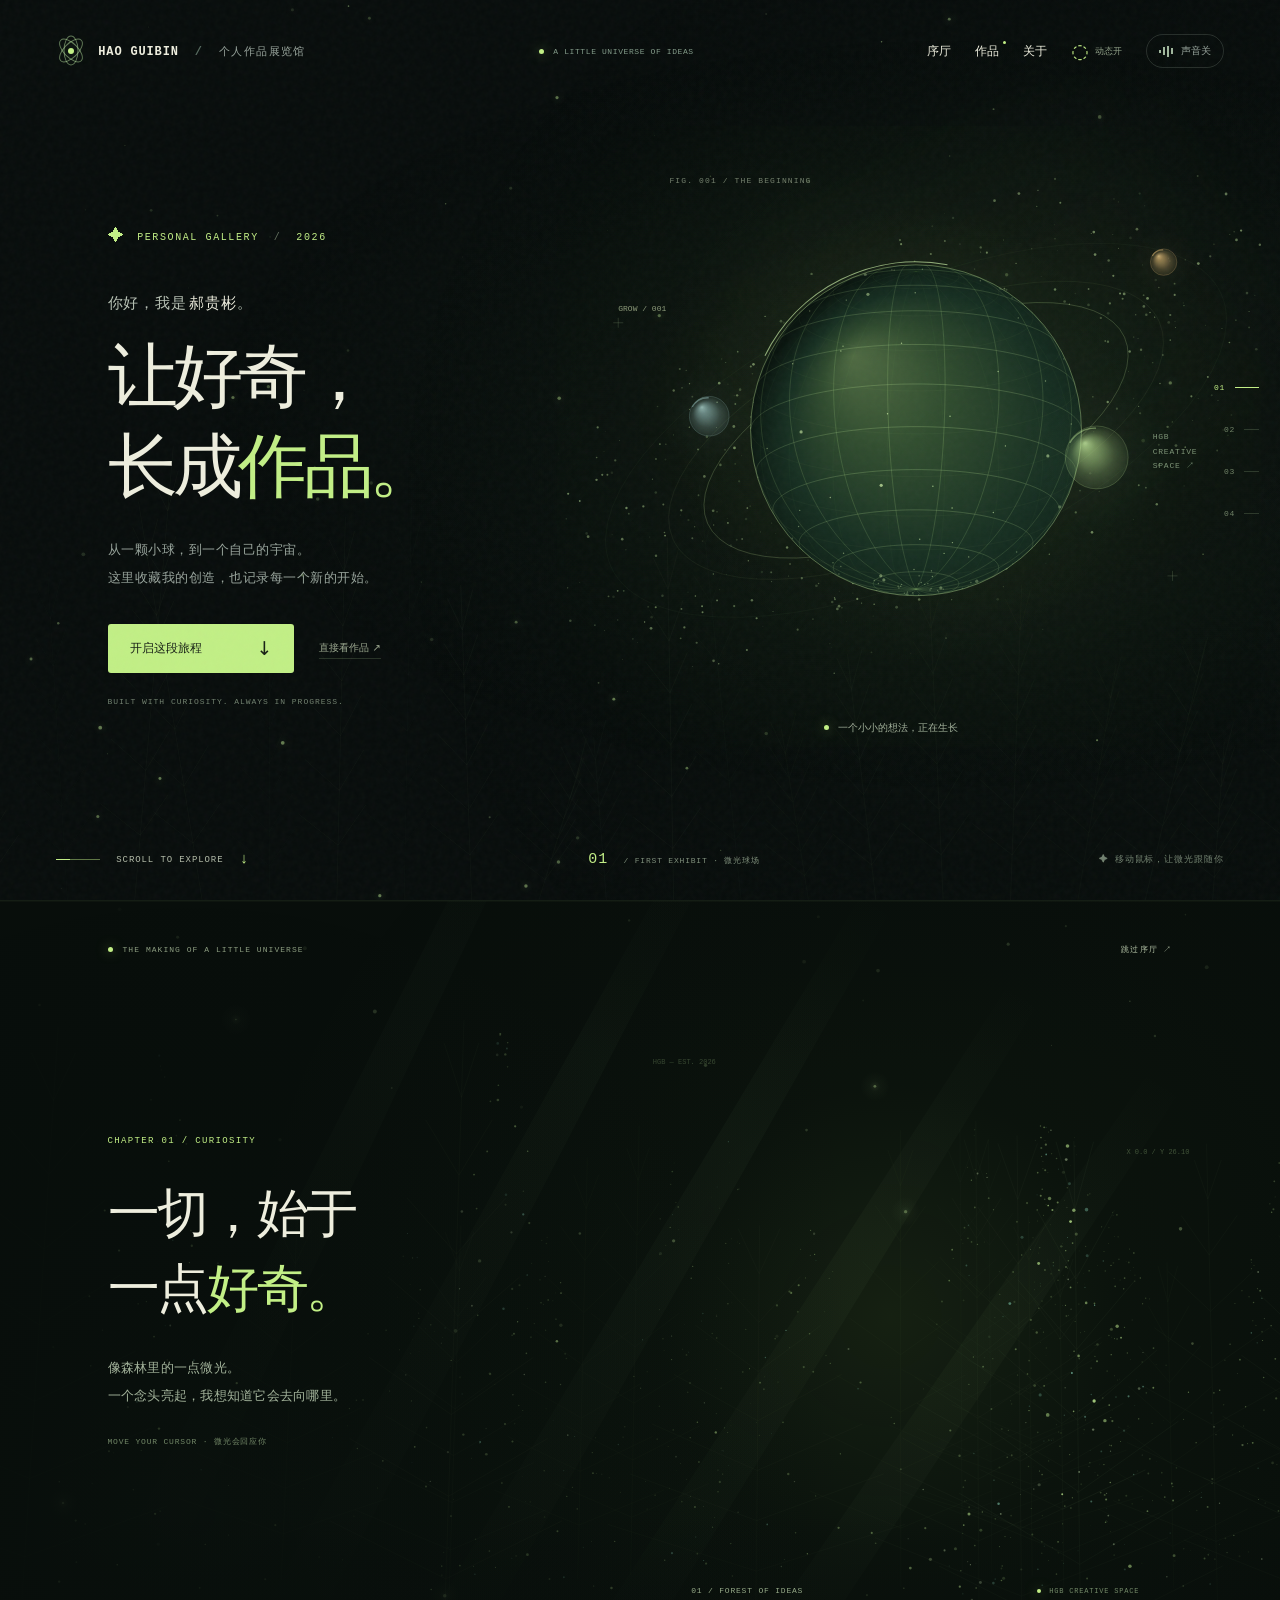
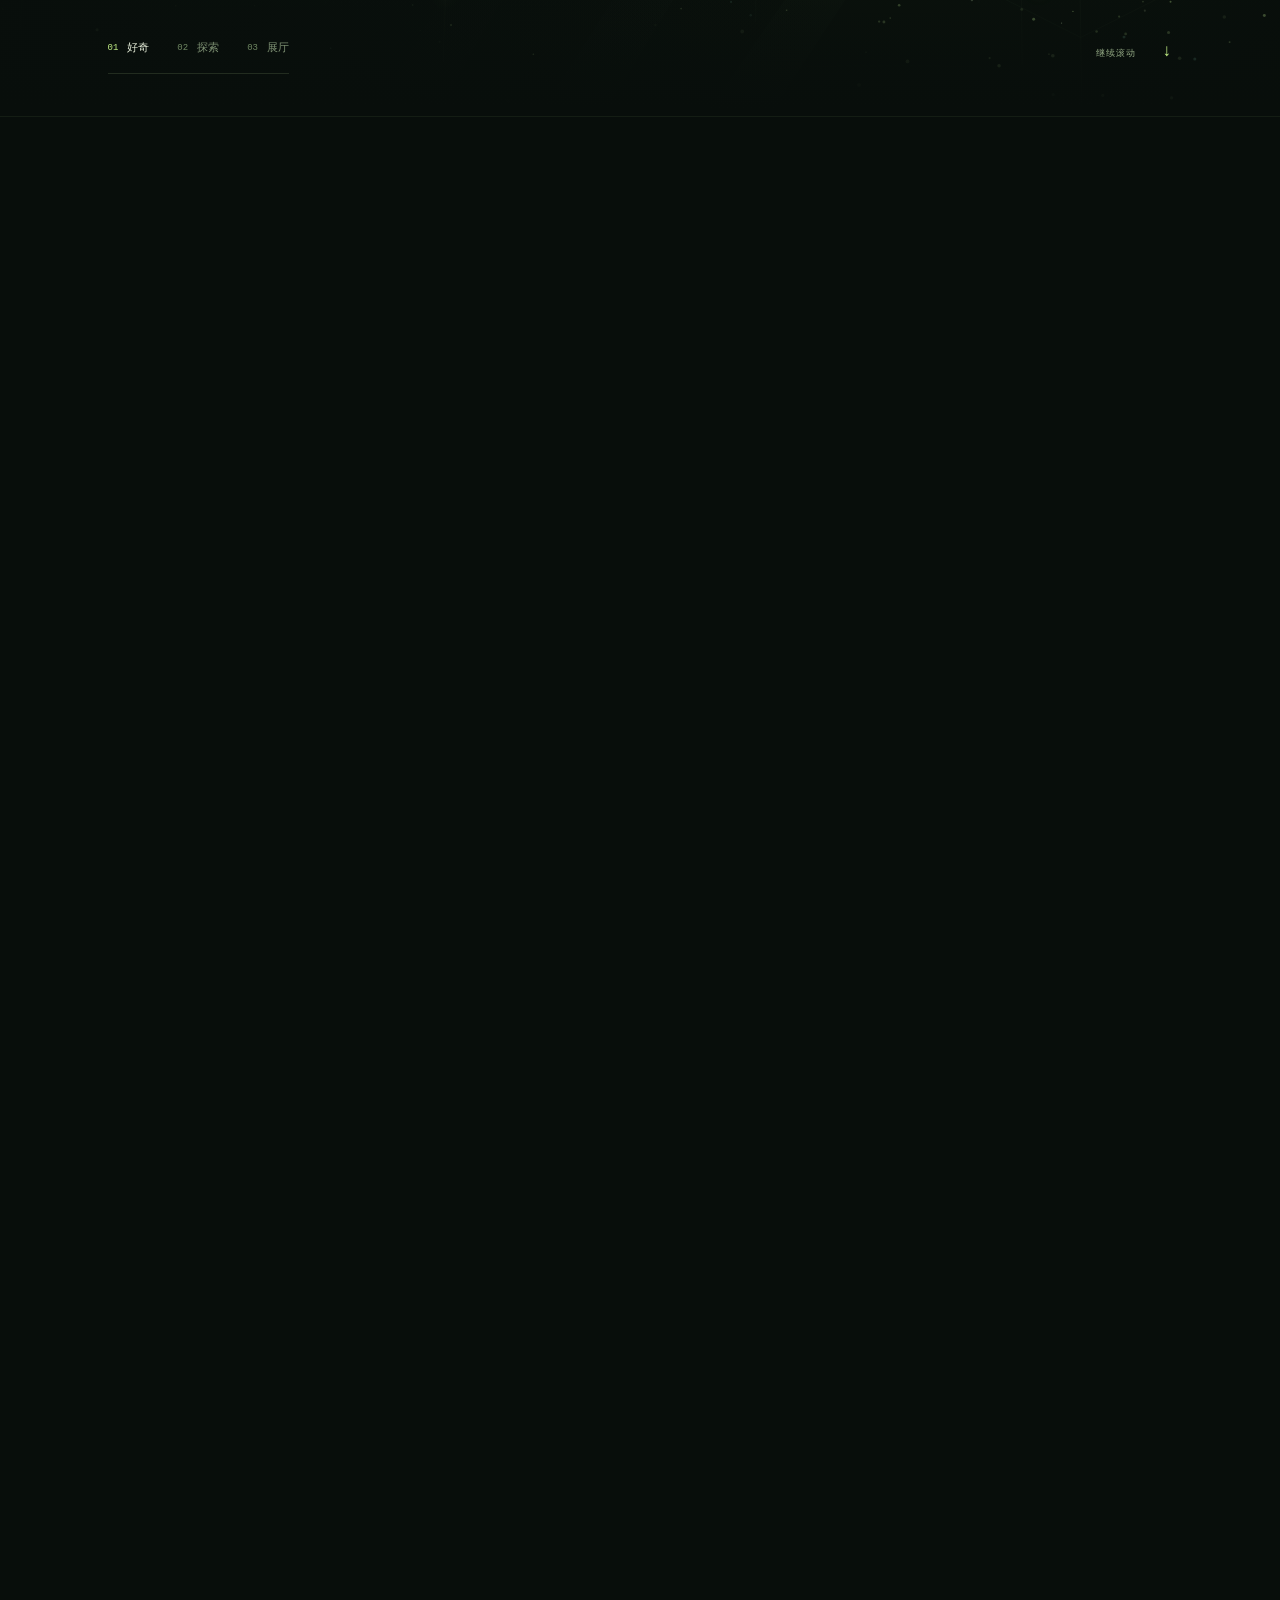
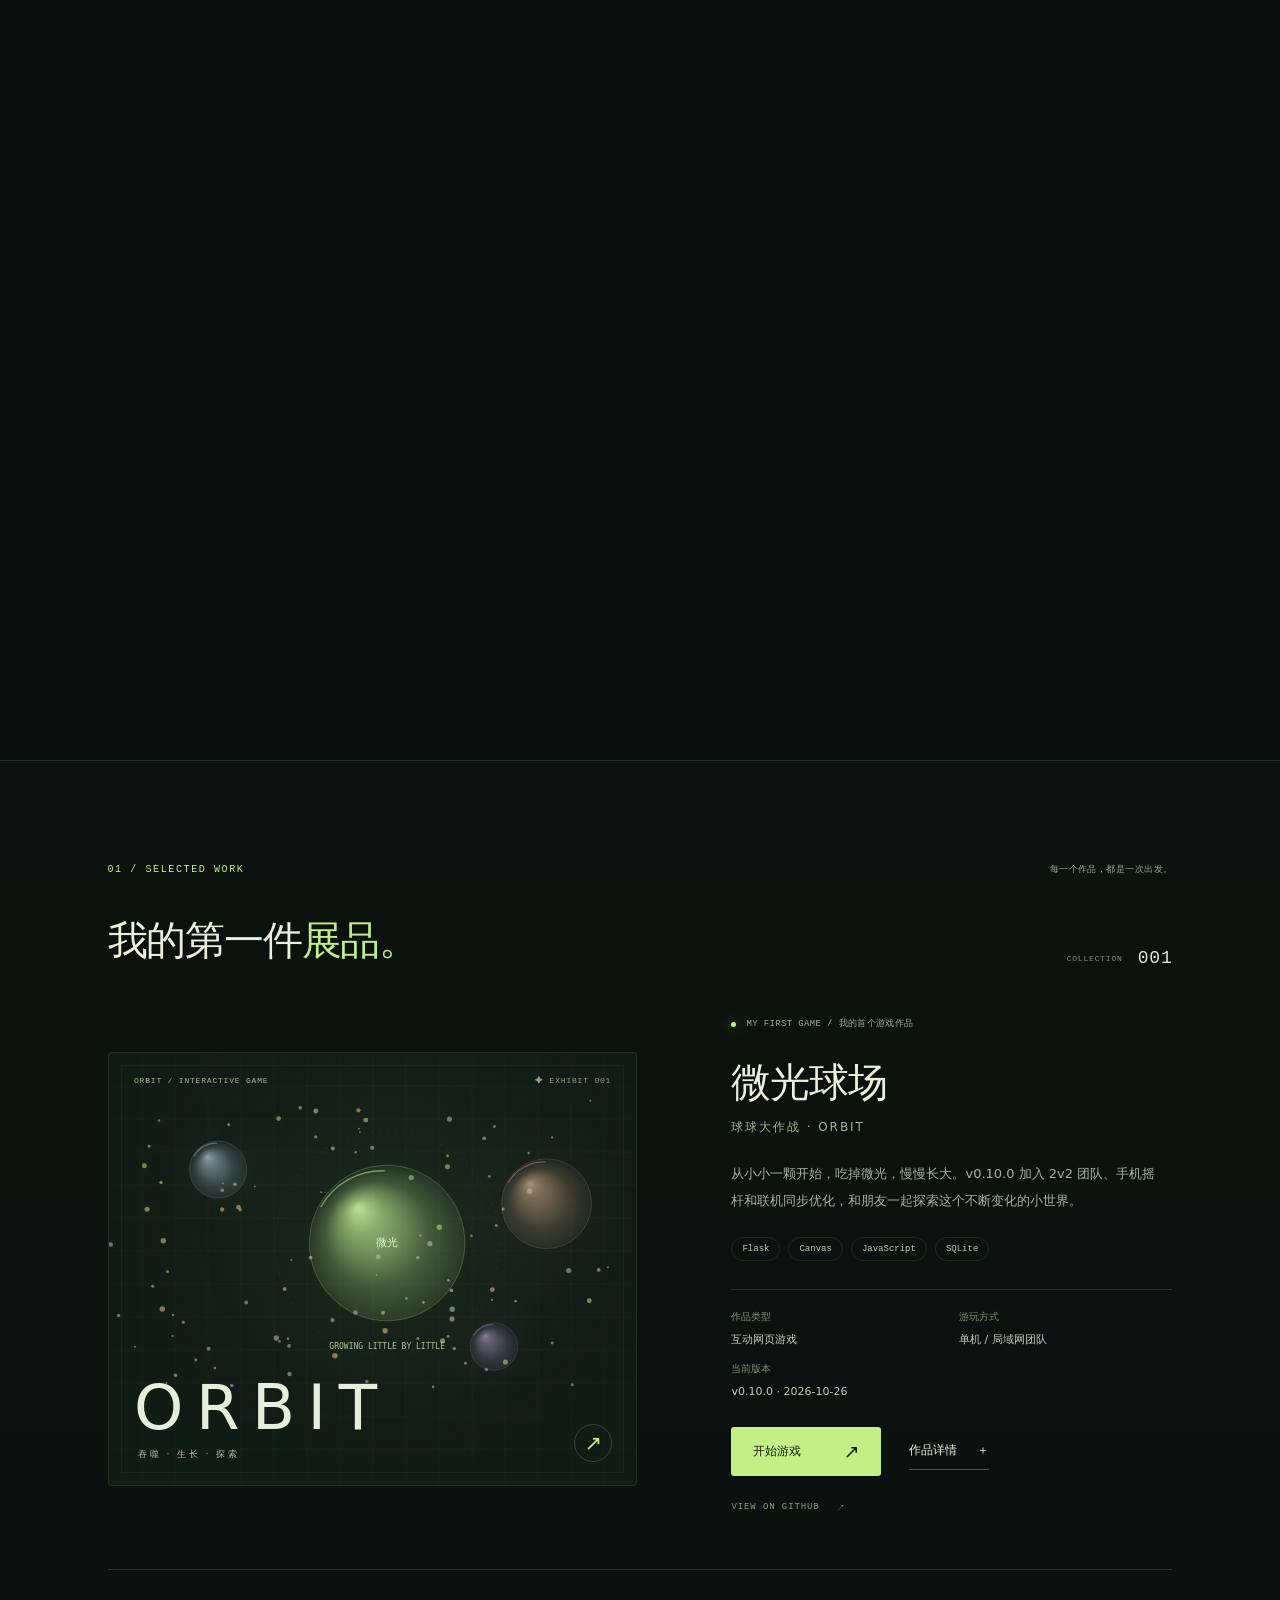
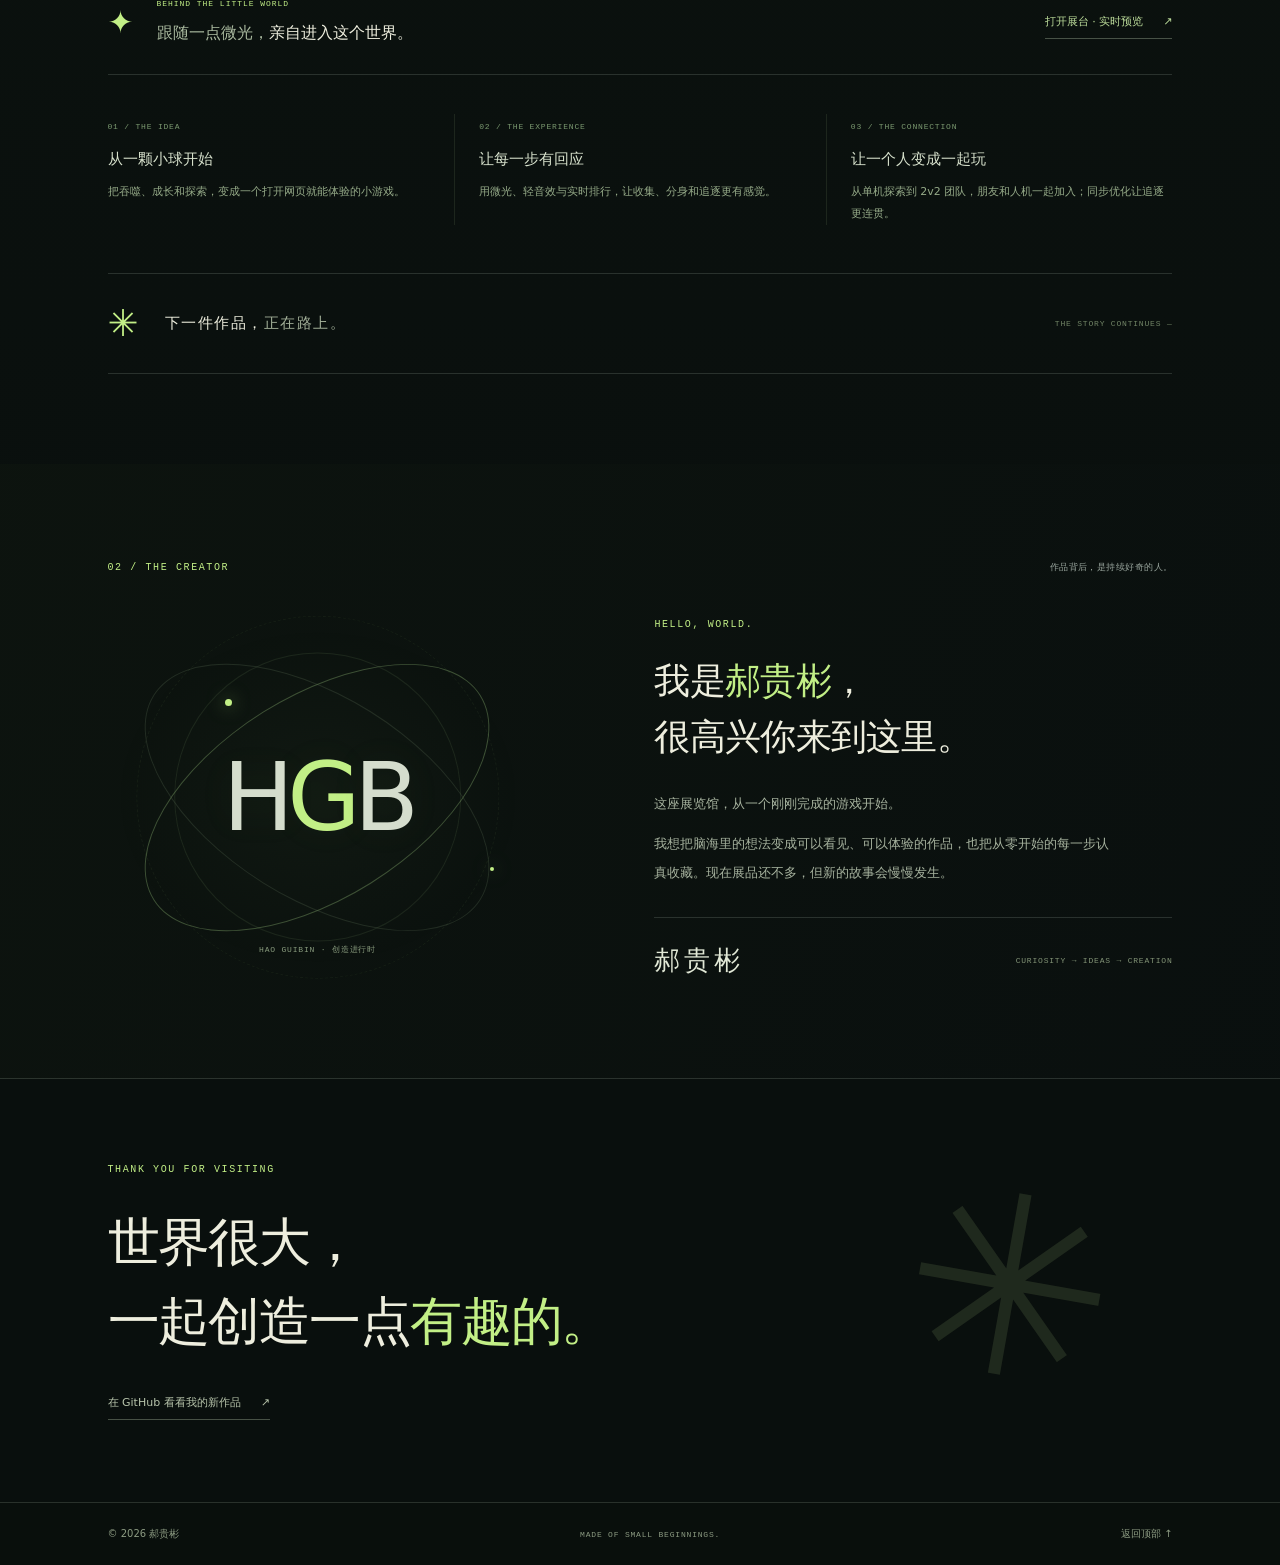
==== outputs/personal-gallery/index.html @ 630e277a "发布个人作品展览馆并同步 ORBIT v0.10.0" ====
<!doctype html>
<html lang="zh-CN">
<head>
  <meta charset="utf-8">
  <meta name="viewport" content="width=device-width,initial-scale=1">
  <meta name="theme-color" content="#080d0c">
  <meta name="description" content="郝贵彬的个人作品展览馆。用好奇心探索，用作品记录。首个展品：微光球场 · ORBIT。">
  <title>郝贵彬 — 个人作品展览馆</title>
  <link rel="icon" type="image/svg+xml" href="assets/favicon.svg">
  <meta property="og:title" content="郝贵彬 · 个人作品展览馆">
  <meta property="og:description" content="让好奇，长成作品。从微光森林出发，探索我的第一个游戏世界。">
  <link rel="stylesheet" href="assets/style.css?v=2">
  <link rel="stylesheet" href="assets/immersive.css?v=0100">
  <script src="assets/deployment.js?v=0100" defer></script>
  <script src="assets/content.js?v=0100" defer></script>
  <script src="assets/gallery.js?v=0100" defer></script>
  <script src="assets/immersive.js?v=0100" defer></script>
</head>
<body>
  <a class="skip-link" href="#works">跳到作品</a>
  <div class="scroll-progress" aria-hidden="true"></div>
  <canvas id="atmosphere" aria-hidden="true"></canvas>
  <div class="grain" aria-hidden="true"></div>
  <div class="cursor-aura" aria-hidden="true"></div>
  <header class="site-header">
    <a class="brand" href="#home" aria-label="郝贵彬的展览馆首页">
      <span class="brand-mark" aria-hidden="true"><i></i><i></i><i></i></span>
      <span>HAO GUIBIN<span class="brand-divider"> / </span><span class="brand-type">个人作品展览馆</span></span>
    </a>
    <span class="header-status mono"><i class="status-dot"></i> A LITTLE UNIVERSE OF IDEAS</span>
    <nav aria-label="主导航">
      <a href="#journey" class="journey-nav">序厅</a>
      <a href="#works">作品<span class="nav-dot"></span></a>
      <a href="#about">关于</a>
      <button id="motion-toggle" class="motion-button" type="button" aria-pressed="true" aria-label="暂停动态效果"><span aria-hidden="true">◌</span><span class="motion-label">动态开</span></button>
      <button id="sound-toggle" class="sound-button" type="button" aria-pressed="false" aria-label="开启环境音">
        <span class="sound-bars" aria-hidden="true"><i></i><i></i><i></i><i></i></span><span class="sound-label">声音关</span>
      </button>
    </nav>
  </header>
  <main>
    <section id="home" class="hero" aria-labelledby="hero-title">
      <div class="hero-copy">
        <p class="eyebrow"><span class="tiny-cross" aria-hidden="true">✦</span> PERSONAL GALLERY <span class="eyebrow-slash">/</span> 2026</p>
        <p class="hero-greeting">你好，我是<span data-name>郝贵彬</span>。</p>
        <h1 id="hero-title">让好奇，<br>长成<span class="title-accent">作品。</span></h1>
        <p class="hero-description">从一颗小球，到一个自己的宇宙。<br>这里收藏我的创造，也记录每一个新的开始。</p>
        <div class="hero-entry"><a class="button button-primary enter-gallery" href="#journey"><span>开启这段旅程</span><span class="button-arrow" aria-hidden="true">↓</span></a><a href="#works" class="skip-intro">直接看作品 ↗</a></div>
        <span class="hero-side-note mono">BUILT WITH CURIOSITY. ALWAYS IN PROGRESS.</span>
      </div>
      <div class="hero-art" aria-label="由光点、轨道和小球组成的动态星球">
        <span class="art-coordinate mono">FIG. 001 / THE BEGINNING</span>
        <canvas id="universe" aria-hidden="true"></canvas>
        <div class="art-label"><span class="status-dot"></span><span>一个小小的想法，正在生长</span></div>
        <span class="orbit-coordinate mono">HGB<br>CREATIVE<br>SPACE ↗</span>
      </div>
      <div class="hero-footer">
        <a href="#journey" class="scroll-hint mono"><span class="scroll-line"></span> SCROLL TO EXPLORE <span aria-hidden="true">↓</span></a>
        <span class="hero-index mono"><span>01</span> / FIRST EXHIBIT · 微光球场</span>
        <span class="pointer-note mono">✦ 移动鼠标，让微光跟随你</span>
      </div>
    </section>
    <section id="journey" class="journey-section" aria-label="从好奇到作品的三幕旅程">
      <span id="chapter-curiosity" class="chapter-anchor chapter-anchor-one" aria-hidden="true"></span>
      <span id="chapter-growth" class="chapter-anchor chapter-anchor-two" aria-hidden="true"></span>
      <span id="chapter-gallery" class="chapter-anchor chapter-anchor-three" aria-hidden="true"></span>
      <div class="journey-stage">
        <canvas id="journey-canvas" aria-hidden="true"></canvas>
        <div class="journey-shade" aria-hidden="true"></div>
        <div class="journey-topline mono"><span><i class="status-dot"></i> THE MAKING OF A LITTLE UNIVERSE</span><a href="#works">跳过序厅 ↗</a></div>
        <div class="story-copy">
          <article class="story-chapter is-active" data-chapter="0">
            <p class="eyebrow">CHAPTER 01 / CURIOSITY</p><h2>一切，始于<br>一点<span>好奇。</span></h2><p class="story-description">像森林里的一点微光。<br>一个念头亮起，我想知道它会去向哪里。</p><span class="story-footnote mono">MOVE YOUR CURSOR · 微光会回应你</span>
          </article>
          <article class="story-chapter" data-chapter="1" aria-hidden="true">
            <p class="eyebrow">CHAPTER 02 / EXPLORATION</p><h2>把想象，<br>一点点<span>实现。</span></h2><p class="story-description">我是郝贵彬，一个正在探索的创作者。<br>从第一行代码开始，让想法拥有自己的形状。</p><div class="story-tags"><span>保持好奇</span><span>动手创造</span><span>持续生长</span></div>
          </article>
          <article class="story-chapter" data-chapter="2" aria-hidden="true">
            <p class="eyebrow">CHAPTER 03 / THE GALLERY</p><h2>欢迎来到，<br>我的小小<span>宇宙。</span></h2><p class="story-description">第一件展品已经就位。<br>穿过这道微光，亲手体验它。</p><a href="#works" class="button button-primary">进入作品展厅 <span aria-hidden="true">↗</span></a>
          </article>
        </div>
        <div class="journey-caption mono" aria-hidden="true"><span id="scene-coordinate">01 / FOREST OF IDEAS</span><span class="scene-live"><i class="status-dot"></i> HGB CREATIVE SPACE</span></div>
        <nav class="chapter-nav" aria-label="序厅章节"><a href="#chapter-curiosity" aria-current="step"><span>01</span> 好奇</a><a href="#chapter-growth"><span>02</span> 探索</a><a href="#chapter-gallery"><span>03</span> 展厅</a><span class="chapter-track" aria-hidden="true"><i></i></span></nav>
        <span class="journey-scroll mono" aria-hidden="true">继续滚动 <span>↓</span></span>
      </div>
    </section>
    <section id="works" class="works-section section-shell" aria-labelledby="works-title">
      <div class="section-topline reveal"><span class="eyebrow">01 / SELECTED WORK</span><span class="mono muted">每一个作品，都是一次出发。</span></div>
      <div class="section-heading reveal"><h2 id="works-title">我的第一件<span>展品。</span></h2><span class="exhibit-count mono">COLLECTION <b>001</b></span></div>
      <article class="project-feature reveal">
        <button class="project-art" id="open-project-art" type="button" aria-label="查看微光球场作品详情">
          <div class="project-art-top mono"><span>ORBIT / INTERACTIVE GAME</span><span>✦ EXHIBIT 001</span></div>
          <canvas id="orbit-cover" aria-hidden="true"></canvas>
          <span class="cover-word" aria-hidden="true">ORBIT</span>
          <span class="cover-caption">吞噬 · 生长 · 探索</span>
          <span class="art-open" aria-hidden="true">↗</span>
        </button>
        <div class="project-copy">
          <p class="project-kicker mono"><span class="status-dot"></span> MY FIRST GAME / 我的首个游戏作品</p>
          <h3 data-project-title>微光球场<span class="project-subtitle">球球大作战 · ORBIT</span></h3>
          <p class="project-description" data-project-description>从小小一颗开始，吃掉微光，慢慢长大。v0.10.0 加入 2v2 团队、手机摇杆和联机同步优化，和朋友一起探索这个不断变化的小世界。</p>
          <div class="project-tags" aria-label="项目技术"><span>Flask</span><span>Canvas</span><span>JavaScript</span><span>SQLite</span></div>
          <dl class="project-meta"><div><dt>作品类型</dt><dd>互动网页游戏</dd></div><div><dt>游玩方式</dt><dd>单机 / 局域网团队</dd></div><div><dt>当前版本</dt><dd><span data-project-version>v0.10.0</span> · <time data-project-updated datetime="2026-10-26">2026-10-26</time></dd></div></dl>
          <div class="project-actions"><a class="button button-primary play-link" href="play/" target="_blank" rel="noopener"><span data-play-label>开始游戏</span><span class="button-arrow" aria-hidden="true">↗</span></a><button id="open-project" class="text-link" type="button">作品详情 <span aria-hidden="true">＋</span></button></div>
          <a class="source-link mono" data-repository href="https://github.com/Hgb-2005/orbit-game" target="_blank" rel="noopener">VIEW ON GITHUB <span aria-hidden="true">↗</span></a>
        </div>
      </article>
      <div class="project-experience reveal"><span class="experience-cross" aria-hidden="true">✦</span><div><p class="eyebrow">BEHIND THE LITTLE WORLD</p><p>跟随一点微光，<span>亲自进入这个世界。</span></p></div><button class="text-link open-stage" type="button">打开展台 · 实时预览 <span aria-hidden="true">↗</span></button></div>
      <div class="creation-notes reveal" aria-label="微光球场的创作记录"><article><span class="mono">01 / THE IDEA</span><h4>从一颗小球开始</h4><p>把吞噬、成长和探索，变成一个打开网页就能体验的小游戏。</p></article><article><span class="mono">02 / THE EXPERIENCE</span><h4>让每一步有回应</h4><p>用微光、轻音效与实时排行，让收集、分身和追逐更有感觉。</p></article><article><span class="mono">03 / THE CONNECTION</span><h4>让一个人变成一起玩</h4><p>从单机探索到 2v2 团队，朋友和人机一起加入；同步优化让追逐更连贯。</p></article></div>
      <div class="next-exhibit reveal"><span class="next-star" aria-hidden="true">✳</span><p>下一件作品，<span>正在路上。</span></p><span class="mono">THE STORY CONTINUES —</span></div>
    </section>
    <section id="about" class="about-section section-shell" aria-labelledby="about-title">
      <div class="section-topline reveal"><span class="eyebrow">02 / THE CREATOR</span><span class="mono muted">作品背后，是持续好奇的人。</span></div>
      <div class="about-layout reveal">
        <div class="identity-art" aria-hidden="true"><div class="identity-orbit orbit-one"></div><div class="identity-orbit orbit-two"></div><span class="identity-initials">H<span>G</span>B</span><span class="identity-name mono">HAO GUIBIN · 创造进行时</span><span class="identity-point point-one"></span><span class="identity-point point-two"></span></div>
        <div class="about-copy"><p class="eyebrow">HELLO, WORLD.</p><h2 id="about-title">我是<span data-name>郝贵彬</span>，<br>很高兴你来到这里。</h2><p>这座展览馆，从一个刚刚完成的游戏开始。</p><p>我想把脑海里的想法变成可以看见、可以体验的作品，也把从零开始的每一步认真收藏。现在展品还不多，但新的故事会慢慢发生。</p><div class="about-signature"><span data-name>郝贵彬</span><span class="mono">CURIOSITY → IDEAS → CREATION</span></div></div>
      </div>
    </section>
    <section class="closing section-shell reveal"><span class="eyebrow">THANK YOU FOR VISITING</span><p>世界很大，<br>一起创造一点<span>有趣的。</span></p><a class="text-link" data-profile href="https://github.com/Hgb-2005" target="_blank" rel="noopener">在 GitHub 看看我的新作品 <span aria-hidden="true">↗</span></a><span class="closing-spark" aria-hidden="true">✳</span></section>
  </main>
  <footer class="site-footer section-shell"><span>© <span data-year>2026</span> <span data-name>郝贵彬</span></span><span class="mono">MADE OF SMALL BEGINNINGS.</span><a href="#home">返回顶部 ↑</a></footer>
  <nav class="space-nav" aria-label="展览馆楼层"><a href="#home" aria-current="location"><span>01</span><span class="space-label">入口</span></a><a href="#journey"><span>02</span><span class="space-label">序厅</span></a><a href="#works"><span>03</span><span class="space-label">作品</span></a><a href="#about"><span>04</span><span class="space-label">关于</span></a></nav>
  <dialog id="project-dialog" aria-labelledby="dialog-title">
    <button class="dialog-close" id="close-project" type="button" aria-label="关闭作品详情">×</button>
    <div class="detail-stage"><div class="preview-topbar"><span class="mono"><i class="status-dot"></i> ORBIT / LIVE EXHIBIT</span><button id="stop-preview" type="button" hidden>结束试玩 <span aria-hidden="true">↗</span></button><span id="preview-state" role="status">正在准备预览…</span></div><div class="live-preview"><img src="assets/orbit-preview.webp" alt="微光球场的真实游戏画面：小球在食物与对手之间探索" width="1440" height="960"><iframe id="game-preview" title="微光球场实时预览" tabindex="-1" data-preview-url="play/?exhibit=1"></iframe><div class="preview-curtain"><span class="preview-orbit" aria-hidden="true">◌</span><p>一个可以亲手探索的世界。</p><span>点击进入，试着收集第一点微光。</span><button id="activate-preview" class="button button-primary" type="button">在展厅内试玩 <span aria-hidden="true">↗</span></button><span class="preview-offline" hidden>当前为静态预览，请启动本机展览馆，或下载完整游戏。</span></div></div><p class="preview-bottom mono">EAT. GROW. EXPLORE.<span>EXHIBIT 001 — HAO GUIBIN</span></p></div>
    <div class="dialog-content"><p class="eyebrow">EXHIBIT 001 / PROJECT NOTES</p><h2 id="dialog-title">微光球场<span>球球大作战 · ORBIT</span></h2><p class="dialog-intro">从小小一颗开始，长成自己的世界。<br><span data-project-version>v0.10.0</span> · 团队模式、手机摇杆与同步优化</p><div class="project-tags"><span>Flask</span><span>Canvas</span><span>WebSocket</span><span>SQLite</span></div><p>鼠标控制移动，吃掉食物让小球成长，也要躲开更大的对手。从单机探索到局域网联机，把一个简单想法做成可以亲手体验的小世界。</p><div class="detail-grid"><div><span class="mono">01 / EXPLORE</span><h3>自由生长</h3><p>经典探索与单机生存，鼠标、键盘和手机摇杆都能操作。</p></div><div><span class="mono">02 / CONNECT</span><h3>一起游玩</h3><p>真人与人机组队，支持生存乱斗、2v2 团队与 3 / 5 / 8 分钟时长；队友可以吐孢子相互喂养。</p></div></div><p class="controls-caption">鼠标 / WASD / 手机摇杆移动<br>右键 / Q 分身 · 左键 / E 吐孢子<br>空格暂停 · R 重新开始</p><div class="dialog-actions"><a class="button button-primary play-link" href="play/" target="_blank" rel="noopener"><span data-play-label>独立窗口游玩</span> <span aria-hidden="true">↗</span></a><a class="text-link" data-repository href="https://github.com/Hgb-2005/orbit-game" target="_blank" rel="noopener">查看源码 ↗</a></div><p><a class="text-link" data-release href="https://github.com/Hgb-2005/orbit-game/releases/tag/v0.10.0" target="_blank" rel="noopener">查看版本说明与下载 ↗</a></p><p class="dialog-endnote mono">SMALL BEGINNINGS. REAL EXPERIENCES.</p></div>
  </dialog>
  <p class="sr-only" id="sound-status" aria-live="polite"></p>
</body>
</html>
---- outputs/personal-gallery/assets/style.css ----
@charset "UTF-8";
:root{--bg:#080d0c;--surface:#101916;--ink:#eeeede;--muted:#98a49c;--accent:#c2ef86;--line:rgba(203,225,202,.16);--mono:Consolas,"Courier New",monospace;--sans:"Segoe UI","Microsoft YaHei",system-ui,sans-serif}
*{box-sizing:border-box}html{scroll-behavior:smooth;scroll-padding-top:95px}body{margin:0;background:var(--bg);color:var(--ink);font-family:var(--sans);-webkit-font-smoothing:antialiased}body.dialog-open{overflow:hidden}button,a{-webkit-tap-highlight-color:transparent}button{font:inherit}button,a{touch-action:manipulation}button{cursor:pointer}a{color:inherit;text-decoration:none}::selection{background:var(--accent);color:var(--bg)}:focus-visible{outline:2px solid var(--accent);outline-offset:7px}button:disabled{cursor:default}button,a{color:inherit}h1,h2,h3,p{margin:0}canvas{display:block;max-width:100%}.mono{font-family:var(--mono);font-size:10px;letter-spacing:.1em}.muted{color:var(--muted)}.sr-only{position:absolute;width:1px;height:1px;overflow:hidden;clip:rect(0,0,0,0)}.skip-link{position:fixed;top:15px;left:20px;z-index:100;background:var(--accent);color:var(--bg);padding:14px;transform:translateY(-150%)}.skip-link:focus{transform:none}.scroll-progress{position:fixed;left:0;top:0;height:2px;background:var(--accent);z-index:50;width:0;box-shadow:0 0 12px #b4e88166}#atmosphere{position:fixed;inset:0;width:100%;height:100%;z-index:-1;pointer-events:none}.grain{position:fixed;inset:0;z-index:20;opacity:.035;pointer-events:none;background-image:url("data:image/svg+xml,%3Csvg xmlns='http://www.w3.org/2000/svg' viewBox='0 0 180 180'%3E%3Cfilter id='noise'%3E%3CfeTurbulence type='fractalNoise' baseFrequency='.9' numOctaves='3' stitchTiles='stitch'/%3E%3C/filter%3E%3Cpath d='M0 0h180v180H0z' filter='url(%23noise)' opacity='.9'/%3E%3C/svg%3E")}
.site-header{position:absolute;top:0;left:0;right:0;z-index:10;display:flex;justify-content:space-between;align-items:center;padding:33px 4.4vw;gap:24px}.brand{display:flex;align-items:center;gap:13px;font:600 12px var(--mono);letter-spacing:.07em;white-space:nowrap}.brand-type{font:11px var(--sans);letter-spacing:.13em;color:var(--muted)}.brand-divider{padding:0 8px;color:#586b60}.brand-mark{width:29px;height:32px;position:relative;display:block}.brand-mark:after{content:"";position:absolute;width:6px;height:6px;border-radius:50%;background:var(--accent);left:12px;top:13px;box-shadow:0 0 18px #beef8a77}.brand-mark i{position:absolute;left:0;top:8px;width:30px;height:15px;border:1px solid #b1d99b88;border-radius:50%;transform:rotate(-45deg)}.brand-mark i:nth-child(2){transform:rotate(45deg)}.brand-mark i:nth-child(3){transform:rotate(90deg)}.header-status{display:flex;gap:9px;align-items:center;font-size:9px;color:#839b89}.status-dot{width:5px;height:5px;display:inline-block;background:var(--accent);border-radius:50%;box-shadow:0 0 12px #b7ee7790;flex-shrink:0}.site-header nav{display:flex;align-items:center;gap:30px}.site-header nav>a{font-size:12px;position:relative;padding:8px 0}.site-header nav>a:hover{color:var(--accent)}.nav-dot{position:absolute;top:6px;right:-7px;width:3px;height:3px;background:var(--accent);border-radius:50%}.sound-button{display:flex;align-items:center;gap:8px;border:1px solid var(--line);background:transparent;border-radius:30px;padding:9px 12px;color:var(--muted);font-size:10px}.sound-bars{display:flex;align-items:center;gap:2px;height:13px}.sound-bars i{height:3px;width:2px;background:#a0b69c}.sound-bars i:nth-child(2){height:8px}.sound-bars i:nth-child(3){height:11px}.sound-bars i:nth-child(4){height:6px}.sound-button[aria-pressed=true]{color:var(--accent);border-color:#c2ef8655}.sound-button[aria-pressed=true] .sound-bars i{animation:soundwave 1.2s ease-in-out infinite alternate;background:var(--accent)}.sound-button[aria-pressed=true] .sound-bars i:nth-child(2){animation-delay:-.4s}.sound-button[aria-pressed=true] .sound-bars i:nth-child(3){animation-delay:-.8s}@keyframes soundwave{to{height:3px}}
.hero{position:relative;min-height:780px;height:100svh;max-height:1150px;display:flex;align-items:center;padding:135px 8.4vw 125px;overflow:hidden;background:radial-gradient(ellipse at 74% 46%,#253d2325,transparent 55%)}.hero-copy{position:relative;z-index:2;width:51%;padding-top:20px}.eyebrow{font:10px var(--mono);letter-spacing:.16em;color:var(--accent);display:flex;align-items:center;gap:12px;line-height:1.7}.tiny-cross{font-size:16px}.eyebrow-slash{color:#63705e;padding:0 3px}.hero-greeting{font-size:15px;color:#b8c2b5;margin-top:43px;letter-spacing:.05em}.hero-greeting span{color:var(--ink);margin-left:3px}.hero h1{font-weight:500;font-size:clamp(50px,5.45vw,86px);line-height:1.28;letter-spacing:-.065em;margin-top:18px}.title-accent{color:var(--accent)}.hero-description{font-size:13px;font-weight:400;line-height:2.15;color:var(--muted);margin-top:26px;letter-spacing:.04em}.button{display:inline-flex;gap:35px;align-items:center;justify-content:space-between;min-height:48px;padding:14px 21px;font-size:12px;border:1px solid transparent;border-radius:3px;transition:background .2s,transform .2s,box-shadow .2s;white-space:nowrap}.button-primary{background:var(--accent);color:#172015}.button-primary:hover{background:#d8ffa3;transform:translateY(-2px);box-shadow:0 5px 24px #a7ef6920}.button-arrow{font-size:19px;font-family:var(--sans);line-height:1}.enter-gallery{margin-top:32px;gap:55px}.hero-side-note{display:block;font-size:8px;color:#71816f;margin-top:24px;letter-spacing:.12em}.hero-art{position:absolute;right:1.5vw;top:14%;width:55%;height:69%;z-index:1}.hero-art:before{content:"";position:absolute;inset:12% 16%;border-radius:50%;background:radial-gradient(ellipse,#a1e66c0b,transparent 70%);pointer-events:none}.hero-art canvas{width:100%;height:100%}.art-coordinate{position:absolute;left:16%;top:8%;color:#74806d;font-size:8px;letter-spacing:.14em}.art-label{position:absolute;left:38%;bottom:2%;display:flex;align-items:center;gap:9px;font-size:10px;color:#a2b19a}.orbit-coordinate{position:absolute;right:9%;top:49%;font-size:8px;color:#7d9476;line-height:1.8}.hero-footer{position:absolute;left:4.4vw;right:4.4vw;bottom:32px;display:flex;justify-content:space-between;align-items:center;gap:20px}.scroll-hint{display:flex;gap:16px;align-items:center;font-size:9px;color:#b3bca9}.scroll-hint>span:last-child{color:var(--accent);font-size:15px}.scroll-line{width:44px;height:1px;background:#c2ef8677;position:relative}.scroll-line:after{content:"";width:14px;height:1px;background:var(--accent);position:absolute;left:0;animation:scanline 3s infinite ease-in-out}@keyframes scanline{50%{transform:translateX(30px)}}.hero-index{font-size:8px;color:#7f8f7b}.hero-index>span{font-size:15px;color:var(--accent);margin-right:10px}.pointer-note{font-size:9px;color:#71816f}.section-shell{padding-left:8.4vw;padding-right:8.4vw}.works-section{padding-top:100px;padding-bottom:90px;position:relative;background:linear-gradient(#0c130ff5,#0a100efa);border-top:1px solid var(--line)}.section-topline{display:flex;justify-content:space-between;align-items:center;gap:20px}.section-topline .muted{font-size:9px;letter-spacing:.05em}.section-heading{display:flex;justify-content:space-between;align-items:end;margin:36px 0 48px;gap:20px}.section-heading h2{font-size:clamp(29px,3.1vw,44px);font-weight:400;letter-spacing:-.03em}.section-heading h2>span{color:var(--accent)}.exhibit-count{font-size:8px;color:#85917d;display:flex;gap:15px;align-items:center}.exhibit-count b{font-size:18px;font-weight:400;color:#dce4d1}.project-feature{display:grid;grid-template-columns:1.2fr 1fr;gap:7.4vw;align-items:center}.project-art{width:100%;aspect-ratio:1.22;position:relative;overflow:hidden;background:radial-gradient(ellipse at 54% 38%,#273b2933,transparent 68%),#111b15;border:1px solid #72906632;color:var(--ink);padding:0;text-align:left;border-radius:4px}.project-art:after{content:"";position:absolute;inset:12px;border:1px solid #8dac7210;pointer-events:none}.project-art:hover{border-color:#c2ef8666}.project-art canvas{position:absolute;width:100%;height:100%;inset:0;transition:transform .6s}.project-art:hover canvas{transform:scale(1.035)}.project-art-top{position:absolute;top:23px;left:25px;right:25px;display:flex;justify-content:space-between;gap:15px;font-size:8px;color:#a8ba9e;z-index:1}.project-art-top>span:last-child{color:#8f9c83}.cover-word{position:absolute;left:25px;bottom:45px;font:400 clamp(36px,4.9vw,80px) var(--sans);letter-spacing:.2em;line-height:1;color:#e5efdb}.cover-caption{position:absolute;left:29px;bottom:24px;letter-spacing:.28em;font-size:9px;color:#adbea5}.art-open{position:absolute;right:24px;bottom:23px;width:38px;height:38px;display:grid;place-items:center;border:1px solid #99ae8d44;border-radius:50%;font-size:21px;color:var(--accent)}.project-kicker{display:flex;align-items:center;gap:10px;color:#9dad92;font-size:9px;letter-spacing:.04em;line-height:1.8}.project-copy h3{font-size:clamp(32px,3.1vw,46px);font-weight:400;letter-spacing:-.03em;margin-top:24px}.project-subtitle{display:block;font-size:12px;letter-spacing:.16em;color:#a0b197;margin-top:9px}.project-description{font-size:13px;line-height:2.1;color:#a7b1a1;margin-top:24px;max-width:33em}.project-tags{display:flex;flex-wrap:wrap;gap:8px;margin-top:22px}.project-tags span{font:9px var(--mono);color:#bdc9b4;border:1px solid #78906b33;border-radius:30px;padding:6px 10px}.project-meta{display:grid;grid-template-columns:1fr 1fr;border-top:1px solid var(--line);padding-top:20px;margin-top:28px;margin-bottom:26px;gap:14px}.project-meta dt{font-size:10px;color:#7f9276;margin-bottom:7px}.project-meta dd{margin:0;font-size:11px;line-height:1.6;color:#c1cbb9}.project-actions{display:flex;align-items:center;gap:28px;flex-wrap:wrap}.project-actions .button{min-width:150px}.text-link{display:inline-flex;align-items:center;gap:20px;background:none;border:0;border-bottom:1px solid #b4c5a95c;padding:8px 0;font-size:12px;line-height:1.6;transition:color .2s}.text-link:hover{color:var(--accent)}.source-link{display:inline-flex;gap:16px;color:#8c9e7f;font-size:9px;margin-top:20px;padding:6px 0}.source-link:hover{color:var(--accent)}.next-exhibit{margin-top:72px;border-top:1px solid var(--line);border-bottom:1px solid var(--line);padding:28px 0;display:flex;align-items:center;gap:26px}.next-star{color:var(--accent);font-size:37px;font-weight:300}.next-exhibit p{font-size:15px;letter-spacing:.1em}.next-exhibit p span{color:#a2af98}.next-exhibit .mono{margin-left:auto;font-size:8px;color:#718466}.about-section{padding-top:95px;padding-bottom:100px;background:linear-gradient(115deg,#0d140ff5,#0a100ff8);border-bottom:1px solid var(--line)}.about-layout{display:grid;grid-template-columns:1fr 1.2fr;align-items:center;gap:9vw;margin-top:40px}.identity-art{width:100%;aspect-ratio:1.2;position:relative;display:flex;align-items:center;justify-content:center;max-width:420px;background:radial-gradient(ellipse,#98c47e0a,transparent 70%)}.identity-art:before,.identity-art:after{content:"";position:absolute;left:50%;top:50%;transform:translate(-50%,-50%);border:1px solid #a9cc8d1a;border-radius:50%;width:68%;height:82%}.identity-art:after{width:86%;height:103%;border-style:dashed;border-color:#9dc47810}.identity-orbit{position:absolute;left:4%;top:21%;width:92%;height:58%;border:1px solid #99c47b59;border-radius:50%;transform:rotate(-32deg)}.orbit-two{transform:rotate(32deg);border-color:#71886838}.identity-initials{font-size:clamp(58px,7.4vw,110px);font-weight:300;letter-spacing:-.07em;color:#d5ddcd;text-shadow:0 0 40px #a4d67510}.identity-initials>span{color:var(--accent)}.identity-name{position:absolute;bottom:5%;font-size:8px;color:#889b7d}.identity-point{position:absolute;border-radius:50%;background:var(--accent);box-shadow:0 0 18px #beed86aa;width:7px;height:7px}.point-one{top:22%;left:28%}.point-two{bottom:29%;right:8%;width:4px;height:4px}.about-copy h2{font-size:clamp(27px,2.8vw,42px);font-weight:400;line-height:1.55;letter-spacing:-.02em;margin-top:20px;margin-bottom:26px}.about-copy h2>span{color:var(--accent)}.about-copy>p:not(.eyebrow){font-size:13px;color:#a6b29e;line-height:2.2;margin-top:11px;max-width:35em}.about-signature{display:flex;justify-content:space-between;align-items:center;gap:20px;margin-top:30px;padding-top:25px;border-top:1px solid var(--line)}.about-signature>span:first-child{font-family:KaiTi,STKaiti,serif;font-size:26px;letter-spacing:.15em;color:#e1e8d6}.about-signature .mono{font-size:8px;color:#839477}.closing{padding-top:82px;padding-bottom:82px;position:relative;overflow:hidden;background:#0a100efa}.closing>p{font-size:clamp(33px,4.1vw,60px);font-weight:300;line-height:1.5;letter-spacing:-.03em;margin:25px 0}.closing>p span{color:var(--accent)}.closing .text-link{color:#b8c5ac;font-size:11px}.closing-spark{font-size:250px;line-height:1;position:absolute;right:13%;top:85px;font-weight:200;color:#bfdf9220;transform:rotate(10deg)}.site-footer{display:flex;justify-content:space-between;align-items:center;gap:15px;border-top:1px solid var(--line);padding-top:24px;padding-bottom:25px;font-size:10px;color:#8c9b82;background:#090f0c}.site-footer .mono{font-size:8px;letter-spacing:.1em}.site-footer a:hover{color:var(--accent)}.reveal{opacity:1;transform:none}.js-motion .reveal{opacity:0;transform:translateY(22px);transition:opacity .8s,transform .8s}.js-motion .reveal.is-visible{opacity:1;transform:none}
dialog{width:min(680px,calc(100vw - 32px));padding:0;border:1px solid #acc88c45;background:#121b14;color:var(--ink);border-radius:6px;max-height:calc(100svh - 50px);box-shadow:0 35px 140px #0009}dialog::backdrop{background:#020705d9;backdrop-filter:blur(12px)}.dialog-content{padding:52px 48px 42px}.dialog-close{position:absolute;top:14px;right:17px;border:1px solid #b8cba033;width:35px;height:35px;background:transparent;border-radius:50%;font-size:25px;font-weight:300;color:#afbea2}.dialog-close:hover{color:var(--accent);border-color:var(--accent)}.dialog-content h2{font-size:32px;font-weight:400;margin:23px 0 12px}.dialog-content>p:not(.eyebrow){font-size:13px;line-height:2;color:#a6b59d}.dialog-content .dialog-intro{margin-bottom:16px;color:#d4dfca}.detail-grid{display:grid;grid-template-columns:1fr 1fr;gap:28px;margin:28px 0;border-top:1px solid var(--line);padding-top:25px}.detail-grid .mono{color:#89a673;font-size:8px}.detail-grid h3{font-size:17px;font-weight:400;margin:12px 0 10px}.detail-grid p{font-size:11px;color:#a0b296;line-height:1.9}.dialog-content .controls-caption{font-size:10px!important;color:#8fa280!important;border-top:1px solid var(--line);padding-top:18px}.dialog-actions{margin-top:27px;display:flex;align-items:center;gap:28px}
@media(min-width:1600px){.hero-copy{max-width:800px}.hero-art{width:54%;right:3%}.section-shell{padding-left:max(8.4vw,calc((100vw - 1500px)/2));padding-right:max(8.4vw,calc((100vw - 1500px)/2))}}
@media(max-width:1100px){.header-status{display:none}.hero{min-height:720px;padding-left:7vw;padding-right:7vw}.hero-art{right:-4%;width:60%}.hero h1{font-size:6.5vw}.hero-copy{width:54%}.art-label{left:30%;font-size:9px}.hero-index{display:none}.section-shell{padding-left:7vw;padding-right:7vw}.project-feature{gap:5vw}.project-kicker{font-size:8px}.project-actions{gap:18px}.project-copy h3{margin-top:18px}.project-description{font-size:12px}.project-meta{margin-top:20px}.project-tags{gap:5px}.project-tags span{font-size:8px}.project-art{aspect-ratio:.98}.about-layout{gap:6vw}.site-header{padding:28px 5vw}}
@media(max-width:740px){html{scroll-padding-top:30px}.site-header{padding:24px 6vw;gap:12px}.brand{font-size:10px;gap:9px;letter-spacing:.02em}.brand-type,.brand-divider{display:none}.site-header nav{gap:20px}.site-header nav>a{font-size:11px}.sound-button{padding:8px 9px;border:none}.sound-label{display:none}.hero{height:auto;min-height:900px;padding:133px 7vw 104px;display:block;max-height:none}.hero-copy{width:100%;padding:0;z-index:3;pointer-events:none}.hero-copy a{pointer-events:auto}.hero .eyebrow{font-size:9px;gap:8px}.hero-greeting{font-size:13px;margin-top:28px}.hero h1{font-size:clamp(47px,10.5vw,72px);letter-spacing:-.065em;line-height:1.26;margin-top:16px}.hero-description{font-size:12px;margin-top:22px}.enter-gallery{margin-top:25px;padding:12px 17px;min-height:45px;gap:40px}.hero-side-note{display:none}.hero-art{position:relative;width:116%;height:380px;top:auto;right:auto;left:-8%;margin-top:-8px;margin-bottom:-10px;z-index:1}.art-coordinate{top:6%;left:10%;font-size:7px}.orbit-coordinate{right:5%;font-size:7px}.art-label{left:50%;transform:translateX(-50%);white-space:nowrap;bottom:2%;font-size:9px}.hero-footer{bottom:30px;left:7vw;right:7vw}.scroll-hint{font-size:8px;gap:11px}.scroll-line{width:30px}.pointer-note{font-size:7px;max-width:113px;line-height:1.7;text-align:right}.section-shell{padding-left:7vw;padding-right:7vw}.works-section{padding-top:65px;padding-bottom:62px}.section-topline .muted{display:none}.section-topline .eyebrow{font-size:9px}.section-heading{margin-top:26px;margin-bottom:30px}.section-heading h2{font-size:28px}.exhibit-count{font-size:7px;gap:8px}.exhibit-count b{font-size:15px}.project-feature{grid-template-columns:1fr;gap:30px}.project-art{aspect-ratio:1.13}.cover-word{font-size:61px;bottom:43px}.project-art-top{left:20px;right:20px;top:21px;font-size:7px}.project-copy{padding-top:0}.project-copy h3{font-size:36px}.project-kicker{font-size:8px}.project-subtitle{font-size:11px}.project-description{max-width:none;margin-top:22px;line-height:2;font-size:13px}.project-tags span{font-size:9px}.project-meta{margin-top:26px}.project-actions{gap:30px}.source-link{margin-top:18px}.next-exhibit{margin-top:45px;padding:24px 0;gap:17px}.next-star{font-size:31px}.next-exhibit p{font-size:13px}.next-exhibit .mono{display:none}.about-section{padding-top:60px;padding-bottom:60px}.about-layout{grid-template-columns:1fr;gap:24px;margin-top:20px}.identity-art{max-width:300px;aspect-ratio:1.25;margin:auto}.identity-initials{font-size:85px}.identity-name{font-size:7px;bottom:3%}.about-copy h2{font-size:29px;margin-top:16px;margin-bottom:24px}.about-copy>p:not(.eyebrow){font-size:12px}.about-signature .mono{font-size:7px;letter-spacing:.03em}.about-signature>span:first-child{font-size:24px;white-space:nowrap}.closing{padding-top:65px;padding-bottom:65px}.closing>p{font-size:37px;position:relative;z-index:1}.closing-spark{font-size:175px;right:-5%;top:85px;color:#bfdf9211}.closing .eyebrow{font-size:8px}.site-footer{flex-wrap:wrap;font-size:9px;gap:20px}.site-footer>.mono{display:none}.dialog-content{padding:52px 25px 28px}.dialog-content h2{font-size:26px}.detail-grid{gap:18px}.dialog-actions{gap:22px;flex-wrap:wrap}.dialog-content .eyebrow{font-size:8px}}
@media(max-width:359px){.site-header nav{gap:15px}.brand-mark{width:24px}.hero{padding-top:118px;min-height:850px}.hero h1{font-size:43px}.hero-art{height:330px}.cover-word{font-size:48px}.section-heading h2{font-size:25px}.exhibit-count{display:none}.project-art-top{font-size:6px}.about-copy h2{font-size:25px}.closing>p{font-size:32px}.project-actions{gap:20px}.pointer-note{display:none}}
@media(prefers-reduced-motion:reduce){html{scroll-behavior:auto}*,*:before,*:after{animation:none!important;transition:none!important}.js-motion .reveal{opacity:1;transform:none}}
---- outputs/personal-gallery/assets/immersive.css ----
/* 第二版：滚动序厅、空间导航与实时作品展台。 */
.preview-curtain [hidden]{display:none!important}
.live-preview.is-static>img{opacity:.9}.live-preview.is-static .preview-curtain{justify-content:flex-end;background:linear-gradient(transparent 40%,#08110bf0 86%);backdrop-filter:none;padding-bottom:32px}.live-preview.is-static .preview-orbit{display:none}
:root{--header-height:84px}
html{scroll-padding-top:var(--header-height)}
.journey-section,.chapter-anchor{scroll-margin-top:0!important}
.site-header{position:fixed;transition:background .35s,backdrop-filter .35s,border-color .35s,padding .35s;border-bottom:1px solid transparent;z-index:35}.site-header.is-scrolled{background:#080e0be8;backdrop-filter:blur(18px);border-color:#a7c89014;padding-top:20px;padding-bottom:20px}.header-status{font-size:8px;letter-spacing:.075em}.site-header nav{gap:24px}.motion-button{display:flex;gap:6px;align-items:center;font-size:10px;padding:8px 0;border:0;background:none;color:#94a48b}.motion-button>span:first-child{font-size:20px;line-height:1;color:var(--accent)}.motion-button[aria-pressed=false]>span:first-child{color:#78906d}.motion-label{font-size:9px}.hero-entry{display:flex;align-items:center;gap:25px}.skip-intro{font-size:10px;color:#9daa91;margin-top:32px;line-height:2;white-space:nowrap;border-bottom:1px solid #a7c89033}.skip-intro:hover{color:var(--accent)}.hero-art{transition:filter .4s}.hero-art.is-hovered{filter:brightness(1.14)}.hero-side-note{font-size:8px}.hero:before{content:"";position:absolute;right:7%;top:22%;height:30%;width:30%;background:#a4d67606;transform:rotate(-28deg);filter:blur(60px);pointer-events:none}.cursor-aura{position:fixed;top:0;left:0;width:24px;height:24px;border:1px solid #c2ef864a;border-radius:50%;z-index:60;pointer-events:none;opacity:0;transform:translate(-50%,-50%);transition:width .24s,height .24s,border-color .24s,opacity .3s}.cursor-aura.is-active{opacity:1}.cursor-aura.is-link{width:46px;height:46px;border-color:#c2ef86a8}.space-nav{position:fixed;right:21px;top:50%;transform:translateY(-50%);z-index:30;display:flex;flex-direction:column;gap:22px}.space-nav a{display:flex;align-items:center;gap:11px;justify-content:end;color:#718367;font:8px var(--mono);letter-spacing:.08em;position:relative;min-height:20px}.space-nav a:after{content:"";width:15px;height:1px;background:#7f99714a;transition:width .3s,background .3s}.space-nav a>span:first-child{position:absolute;right:24px;transition:opacity .2s}.space-nav .space-label{position:absolute;right:27px;font:10px var(--sans);width:30px;opacity:0;transition:opacity .2s}.space-nav a:hover .space-label{opacity:1}.space-nav a:hover>span:first-child{opacity:0}.space-nav a[aria-current]{color:var(--accent)}.space-nav a[aria-current]:after{background:var(--accent);width:24px}.space-nav a[aria-current]>span:first-child{right:34px}.space-nav a[aria-current] .space-label{right:37px}
.journey-section{position:relative;height:340svh;min-height:2100px;background:#080e0b;border-top:1px solid #b5d68f14;scroll-margin-top:var(--header-height)}.chapter-anchor{position:absolute;left:0;width:1px;height:1px;pointer-events:none;scroll-margin-top:var(--header-height)}.chapter-anchor-one{top:0}.chapter-anchor-two{top:36%}.chapter-anchor-three{top:67%}.journey-stage{height:calc(100svh - var(--header-height));min-height:560px;position:sticky;top:var(--header-height);overflow:hidden;background:#080e0b;isolation:isolate}.journey-stage:after{content:"";position:absolute;inset:0;border-top:1px solid #a3c97c0a;border-bottom:1px solid #a3c97c14;pointer-events:none;z-index:5}#journey-canvas{position:absolute;inset:0;width:100%;height:100%;z-index:0}.journey-shade{position:absolute;inset:0;pointer-events:none;background:linear-gradient(90deg,#080e0bc9,transparent 67%),linear-gradient(0deg,#080e0b 1%,transparent 25%,transparent 80%,#080e0b6b);z-index:1}.journey-topline{position:absolute;top:35px;left:8.4vw;right:8.4vw;display:flex;align-items:center;justify-content:space-between;gap:20px;z-index:3;font-size:8px;color:#8d9e81;letter-spacing:.13em}.journey-topline>span{display:flex;align-items:center;gap:10px}.journey-topline a{color:#b5c4a7;padding:8px 0}.journey-topline a:hover{color:var(--accent)}.story-copy{position:absolute;z-index:3;left:8.4vw;top:50%;transform:translateY(-50%);width:42%;height:350px}.story-chapter{position:absolute;inset:0;opacity:0;transform:translateY(26px);transition:opacity .45s,transform .65s;pointer-events:none;visibility:hidden}.story-chapter.is-active{opacity:1;transform:none;pointer-events:auto;visibility:visible}.story-chapter .eyebrow{font-size:9px;letter-spacing:.15em}.story-chapter h2{font-size:clamp(34px,4.05vw,62px);line-height:1.45;font-weight:400;letter-spacing:-.045em;margin:27px 0}.story-chapter h2 span{color:var(--accent)}.story-description{font-size:13px;line-height:2.15;color:#a2b29a;letter-spacing:.02em}.story-footnote{display:block;color:#728767;font-size:8px;margin-top:26px}.story-tags{display:flex;gap:8px;flex-wrap:wrap;margin-top:25px}.story-tags span{border:1px solid #92b0792b;color:#a9bd99;font-size:10px;padding:6px 11px;border-radius:20px}.story-chapter .button{margin-top:26px;gap:50px}.journey-caption{position:absolute;right:11%;top:84%;width:35%;display:flex;align-items:center;justify-content:space-between;gap:20px;color:#96aa88;font-size:8px;z-index:3}.scene-live{display:flex;align-items:center;gap:8px;font-size:7px;color:#748b69}.scene-live .status-dot{width:4px;height:4px}.chapter-nav{position:absolute;left:8.4vw;bottom:43px;display:flex;gap:28px;z-index:3;padding-bottom:14px}.chapter-nav a{display:flex;align-items:center;gap:9px;font-size:11px;color:#7f9274;padding:5px 0;transition:color .25s}.chapter-nav a>span{font:9px var(--mono);color:#6f8762}.chapter-nav a[aria-current]{color:#e2ead6}.chapter-nav a[aria-current]>span{color:var(--accent)}.chapter-track{position:absolute;left:0;right:0;bottom:0;height:1px;background:#9fbe802b}.chapter-track>i{position:absolute;left:0;top:0;height:1px;width:0;background:var(--accent);box-shadow:0 0 12px #c2ef8644}.journey-scroll{position:absolute;bottom:56px;right:8.4vw;color:#93a984;font-size:9px;z-index:3}.journey-scroll>span{color:var(--accent);font-size:17px;margin-left:19px;display:inline-block;animation:journey-hint 2.8s ease-in-out infinite}@keyframes journey-hint{50%{transform:translateY(6px)}}
.project-art{transform-style:preserve-3d;transition:border-color .4s,box-shadow .4s,transform .15s;will-change:transform}.project-art:before{content:"";position:absolute;inset:0;background:radial-gradient(circle at var(--light-x,50%) var(--light-y,30%),#e2ffb713,transparent 60%);pointer-events:none;z-index:2;opacity:0;transition:opacity .4s}.project-art:hover:before{opacity:1}.project-art:hover{box-shadow:0 20px 60px #0004}.project-art.is-pointer{transform:perspective(1000px) rotateX(var(--tilt-x,0deg)) rotateY(var(--tilt-y,0deg))}.project-experience{display:flex;align-items:center;gap:23px;margin-top:48px;padding:27px 0;border-top:1px solid var(--line);border-bottom:1px solid var(--line)}.experience-cross{color:var(--accent);font-size:31px}.project-experience .eyebrow{font-size:8px;letter-spacing:.12em}.project-experience>div>p:last-child{font-size:16px;margin-top:8px;line-height:1.8;color:#abbba0}.project-experience>div>p:last-child>span{color:var(--ink)}.project-experience .text-link{margin-left:auto;white-space:nowrap;font-size:11px;color:#bddd9b}.creation-notes{display:grid;grid-template-columns:repeat(3,1fr);gap:50px;margin:39px 0 0}.creation-notes article{position:relative}.creation-notes article+article:before{content:"";position:absolute;left:-25px;top:0;bottom:0;width:1px;background:#a4c18520}.creation-notes .mono{font-size:8px;color:#7b9970}.creation-notes h4{font-size:15px;font-weight:400;margin:17px 0 12px;color:#d8e2cd}.creation-notes p{font-size:11px;line-height:2;color:#95aa88;max-width:29em}.next-exhibit{margin-top:48px}.identity-art{perspective:800px}.identity-orbit{animation:identity-spin 16s linear infinite}.orbit-two{animation-direction:reverse;animation-duration:23s}@keyframes identity-spin{0%{transform:rotate(-32deg) rotateY(0)}50%{transform:rotate(32deg) rotateY(48deg)}100%{transform:rotate(-32deg) rotateY(0)}}
#project-dialog{width:min(1380px,calc(100vw - 56px));height:min(840px,calc(100svh - 70px));max-height:calc(100svh - 70px);overflow:hidden;grid-template-columns:minmax(0,1.5fr) minmax(360px,1fr);background:#101a13;border-color:#a7c68d3a;border-radius:5px;padding:0}#project-dialog[open]{display:grid}#project-dialog::backdrop{background:#020704e5;backdrop-filter:blur(18px)}#project-dialog .dialog-close{position:absolute;z-index:6;right:19px;top:16px;width:34px;height:34px;background:#18221a;color:#d6e4ca;border-color:#aec49755;transition:background .2s}#project-dialog .dialog-close:hover{background:#2b3b22}.detail-stage{min-width:0;display:flex;flex-direction:column;padding:24px;background:radial-gradient(ellipse at 50% 50%,#29371c3d,#070d0a);overflow:hidden;position:relative}.preview-topbar{display:flex;align-items:center;justify-content:space-between;gap:10px;min-height:30px;margin-bottom:18px}.preview-topbar .mono{font-size:8px;color:#acbd9b;display:flex;align-items:center;gap:7px}.preview-topbar #preview-state{font-size:9px;color:#839a73}.preview-topbar button{background:transparent;border:1px solid #a6c48c66;border-radius:2px;color:var(--accent);font-size:10px;padding:7px 10px}.preview-topbar button[hidden]{display:none}.live-preview{position:relative;flex:1;min-height:0;border:1px solid #a5c78c33;border-radius:3px;background:#0c1410;overflow:hidden}.live-preview>img{position:absolute;inset:0;width:100%;height:100%;object-fit:cover;object-position:center;opacity:.45;transition:opacity .4s}.live-preview iframe{display:block;position:absolute;width:160%;height:160%;transform:scale(.625);transform-origin:0 0;border:0;inset:0;pointer-events:none;opacity:0;background:#0f1712;transition:opacity .4s}.live-preview.is-ready iframe{opacity:.65}.live-preview.is-playing iframe{pointer-events:auto;opacity:1}.live-preview.is-playing>img{opacity:0}.preview-curtain{position:absolute;inset:0;display:flex;align-items:center;justify-content:center;flex-direction:column;gap:13px;z-index:2;background:linear-gradient(#050c0788,#0911098a);padding:25px;text-align:center;backdrop-filter:blur(2px);transition:opacity .25s,visibility .25s}.is-playing .preview-curtain{opacity:0;visibility:hidden;pointer-events:none}.preview-orbit{font-size:60px;color:var(--accent);font-weight:300;margin-bottom:8px;line-height:1}.preview-curtain>p{font-size:19px;line-height:1.7;font-weight:400;letter-spacing:-.02em;color:#e4eddb}.preview-curtain>span:not(.preview-orbit){font-size:11px;line-height:1.9;color:#a9bca0}.preview-curtain .button{margin-top:14px;padding:12px 18px;font-size:11px;gap:40px;min-height:43px}.preview-curtain .preview-offline[hidden]{display:none}.preview-bottom{font-size:7px;display:flex;align-items:center;justify-content:space-between;gap:15px;margin-top:17px;line-height:1.8;color:#728666}.preview-bottom>span{font-size:6px;color:#647b57}#project-dialog .dialog-content{padding:62px 35px 30px;min-width:0;overflow-y:auto;scrollbar-width:thin;scrollbar-color:#75945b44 transparent;border-left:1px solid #a4c88822}#project-dialog .dialog-content h2{font-size:38px;line-height:1.3;font-weight:400;margin:23px 0}#project-dialog .dialog-content h2>span{display:block;font-size:12px;color:#acc198;margin-top:9px;letter-spacing:.11em}#project-dialog .eyebrow{font-size:8px}#project-dialog .dialog-content .dialog-intro{font-size:12px;color:#d2e0c3;line-height:1.9;margin-bottom:17px}#project-dialog .dialog-content>.project-tags{margin:18px 0 23px}#project-dialog .dialog-content>p:not(.eyebrow){font-size:12px;line-height:2.1;color:#a0b491}#project-dialog .detail-grid{gap:22px;margin:24px 0}#project-dialog .detail-grid h3{font-size:15px}#project-dialog .detail-grid p{font-size:10px}#project-dialog .dialog-actions{gap:18px;align-items:start;flex-direction:column;margin-top:20px}#project-dialog .dialog-actions .button{min-height:45px;width:100%;gap:20px}#project-dialog .dialog-actions .text-link{font-size:10px}#project-dialog .dialog-content .dialog-endnote{font-size:7px;margin-top:27px;color:#5f7b51;letter-spacing:.08em}.dialog-open .space-nav{visibility:hidden}
@media(min-width:1600px){.journey-stage .story-copy{max-width:700px}.journey-section{height:320svh}}
@media(max-width:1200px){.header-status{display:none}.space-nav{right:13px}.site-header nav{gap:22px}.journey-caption{right:9%;width:39%}#project-dialog{grid-template-columns:minmax(0,1.2fr) minmax(340px,1fr)}#project-dialog .dialog-content{padding-left:28px;padding-right:28px}.project-experience>div>p:last-child{font-size:14px}.project-experience .text-link{font-size:10px}.preview-curtain>p{font-size:17px}.story-copy{width:46%}.story-chapter h2{font-size:4.4vw}}
@media(max-width:900px){.space-nav{display:none}.journey-caption{font-size:7px}.scene-live{display:none}.journey-topline{left:7vw;right:7vw;font-size:7px}.story-copy{left:7vw}.chapter-nav{left:7vw}.journey-scroll{right:7vw}.story-description{font-size:12px}.story-chapter .eyebrow{font-size:8px}.creation-notes{gap:32px}.creation-notes article+article:before{left:-16px}.creation-notes h4{font-size:13px}.creation-notes p{font-size:10px}.site-header nav{gap:18px}#project-dialog{width:calc(100vw - 32px);grid-template-columns:minmax(0,1fr) minmax(300px,1fr);height:calc(100svh - 40px);max-height:calc(100svh - 40px)}.detail-stage{padding:16px}.preview-bottom>span{display:none}#project-dialog .dialog-content{padding:62px 23px 28px}.preview-topbar #preview-state{font-size:8px}.preview-topbar .mono{font-size:7px}.preview-curtain{padding:15px}.preview-curtain>p{font-size:15px}}
@media(max-width:740px){:root{--header-height:70px}.site-header{padding:20px 5vw;gap:10px}.site-header.is-scrolled{padding:16px 5vw}.site-header nav{gap:15px}.journey-nav{display:none}.motion-label{display:none}.motion-button{padding:7px 0}.motion-button>span:first-child{font-size:22px}.brand{font-size:9px}.sound-button{padding:7px 0}.hero{padding-top:133px}.hero-entry{gap:21px}.hero-entry .button{font-size:11px;gap:34px}.skip-intro{font-size:9px;margin-top:25px}.journey-section{height:300svh;min-height:1900px}.journey-stage{min-height:580px}.journey-shade{background:linear-gradient(180deg,#080e0b 0%,#080e0bf2 19%,#080e0b77 48%,transparent 67%,#080e0bcc 94%)}.journey-topline{top:20px;left:7vw;right:7vw;font-size:6px;letter-spacing:.07em}.journey-topline>span{gap:6px}.journey-topline a{font-size:8px;white-space:nowrap}.story-copy{top:75px;left:7vw;transform:none;width:86%;height:300px}.story-chapter .eyebrow{font-size:8px}.story-chapter h2{font-size:35px;line-height:1.3;margin:18px 0}.story-description{font-size:11px;line-height:1.9}.story-footnote{font-size:7px;margin-top:15px}.story-tags{margin-top:15px;gap:6px}.story-tags span{font-size:9px;padding:5px 9px}.story-chapter .button{margin-top:17px;min-height:41px;font-size:10px;gap:30px;padding:10px 16px}.journey-caption{top:auto;bottom:99px;right:7vw;width:auto;font-size:6px}.chapter-nav{left:7vw;bottom:30px;gap:21px;padding-bottom:12px}.chapter-nav a{font-size:10px;gap:6px}.chapter-nav a>span{font-size:8px}.journey-scroll{bottom:44px;font-size:8px;right:7vw}.journey-scroll>span{font-size:13px;margin-left:10px}.project-art.is-pointer{transform:none}.project-experience{gap:14px;flex-wrap:wrap;padding:24px 0;margin-top:34px}.experience-cross{font-size:25px}.project-experience>div>p:last-child{font-size:13px}.project-experience .eyebrow{font-size:7px}.project-experience .text-link{margin-left:39px;font-size:10px;gap:26px}.creation-notes{grid-template-columns:1fr;gap:23px;margin-top:29px}.creation-notes article+article:before{display:none}.creation-notes article{display:grid;grid-template-columns:42px 1fr;column-gap:20px;padding-left:2px}.creation-notes article>.mono{font-size:7px;line-height:1.8;grid-row:1 / 3;align-self:start;overflow-wrap:normal;max-width:48px}.creation-notes h4{font-size:14px;margin:0 0 8px;line-height:1.6}.creation-notes p{font-size:11px;line-height:1.9;max-width:none}.next-exhibit{margin-top:35px}.identity-orbit{animation:none}#project-dialog{width:calc(100vw - 20px);height:calc(100svh - 24px);max-height:calc(100svh - 24px);grid-template-columns:1fr;grid-template-rows:minmax(220px,38%) 1fr;border-radius:4px;overflow:hidden}#project-dialog .dialog-close{right:13px;top:11px;width:32px;height:32px;background:#162112e8}.detail-stage{padding:13px 13px 9px}.preview-topbar{margin-bottom:9px;min-height:24px;justify-content:start;padding-right:42px;gap:15px}.preview-topbar #preview-state{font-size:7px}.preview-topbar .mono{font-size:6px}.preview-topbar button{font-size:8px;padding:5px 7px}.preview-bottom{margin-top:8px;font-size:6px}.preview-bottom>span{display:block;font-size:5px}.preview-curtain{gap:7px;padding:12px}.preview-orbit{display:none}.preview-curtain>p{font-size:15px}.preview-curtain>span:not(.preview-orbit){font-size:9px}.preview-curtain .button{margin-top:7px;min-height:35px;padding:8px 13px;font-size:10px;gap:22px}#project-dialog .dialog-content{border-left:0;border-top:1px solid #a4c88822;padding:25px 23px 24px}#project-dialog .dialog-content h2{font-size:31px;margin:16px 0 20px}#project-dialog .dialog-content h2>span{font-size:10px}#project-dialog .dialog-actions{flex-direction:row;align-items:center;gap:22px}#project-dialog .dialog-actions .button{width:auto;font-size:10px;padding:11px 15px;min-height:41px;gap:22px}#project-dialog .dialog-content .dialog-endnote{font-size:6px}.live-preview iframe{width:200%;height:200%;transform:scale(.5)}}
@media(max-width:359px){.site-header nav{gap:12px}.hero-entry{gap:15px}.hero-entry .button{gap:20px;font-size:10px}.skip-intro{font-size:8px}.journey-topline>span{font-size:5px}.story-chapter h2{font-size:31px}.story-description{font-size:10px}.chapter-nav{gap:16px}.journey-scroll{font-size:7px}.journey-scroll>span{margin-left:7px}.preview-topbar{gap:8px}.preview-topbar .mono{font-size:5px}.preview-topbar #preview-state{font-size:6px}#project-dialog .dialog-content{padding-left:18px;padding-right:18px}#project-dialog .dialog-actions{gap:14px}}
body.motion-paused .identity-orbit,body.motion-paused .hint-line,body.motion-paused .scroll-line:after,body.motion-paused .journey-scroll>span{animation-play-state:paused}body.motion-paused .project-art{transition:none}body.motion-paused .cursor-aura{display:none}
@media(pointer:coarse),(prefers-reduced-motion:reduce){.cursor-aura{display:none}.project-art.is-pointer{transform:none}}
@media(prefers-reduced-motion:reduce){.journey-section{height:auto;min-height:0}.journey-stage{position:relative;top:0;height:auto;min-height:0;padding:80px 0 90px}.story-copy{position:relative;top:auto;left:auto;width:auto;height:auto;transform:none;margin:0 8.4vw;display:grid;gap:65px}.story-chapter{position:relative;opacity:1;visibility:visible;transform:none;pointer-events:auto;inset:auto;max-width:550px}.story-chapter h2{font-size:35px}.journey-caption,.journey-scroll,.chapter-nav{display:none}#journey-canvas{opacity:.25}.journey-shade{background:#080e0b88}.chapter-anchor-two{top:38%}.chapter-anchor-three{top:68%}.site-header{transition:none}}
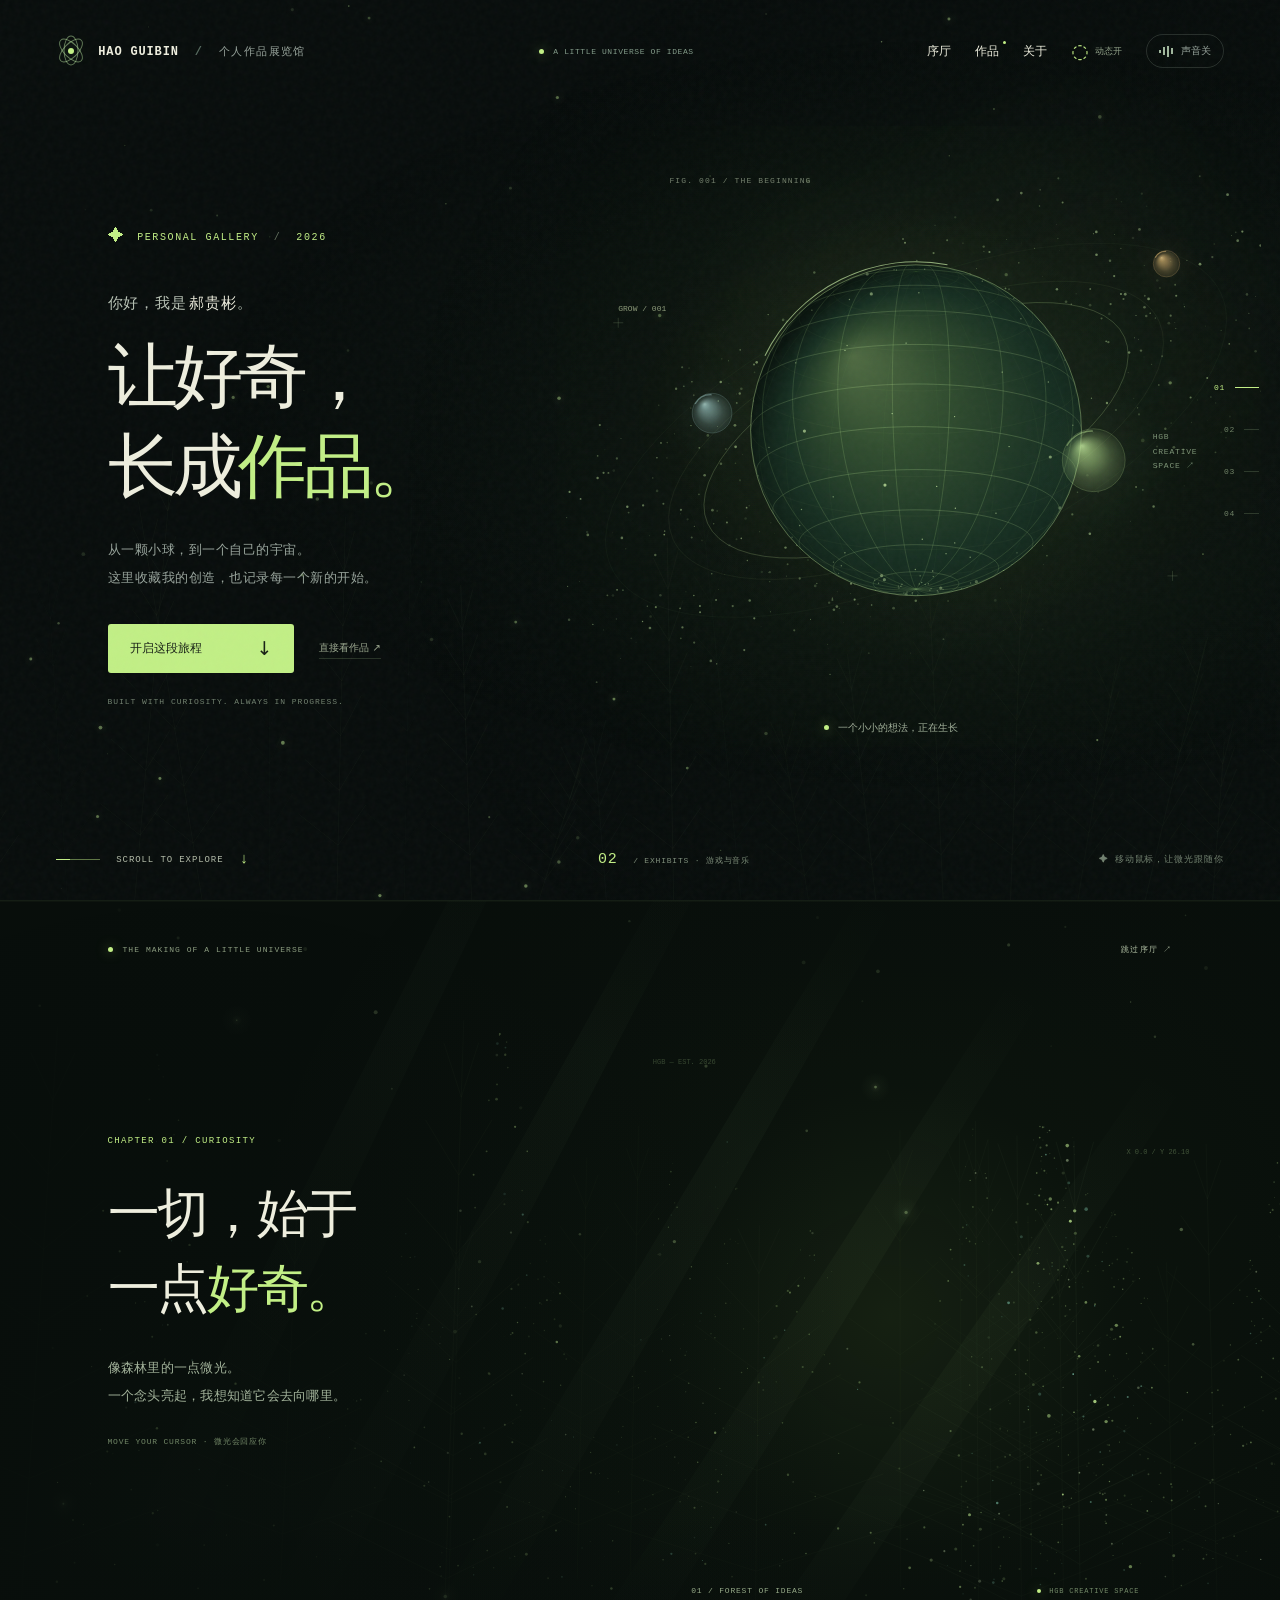
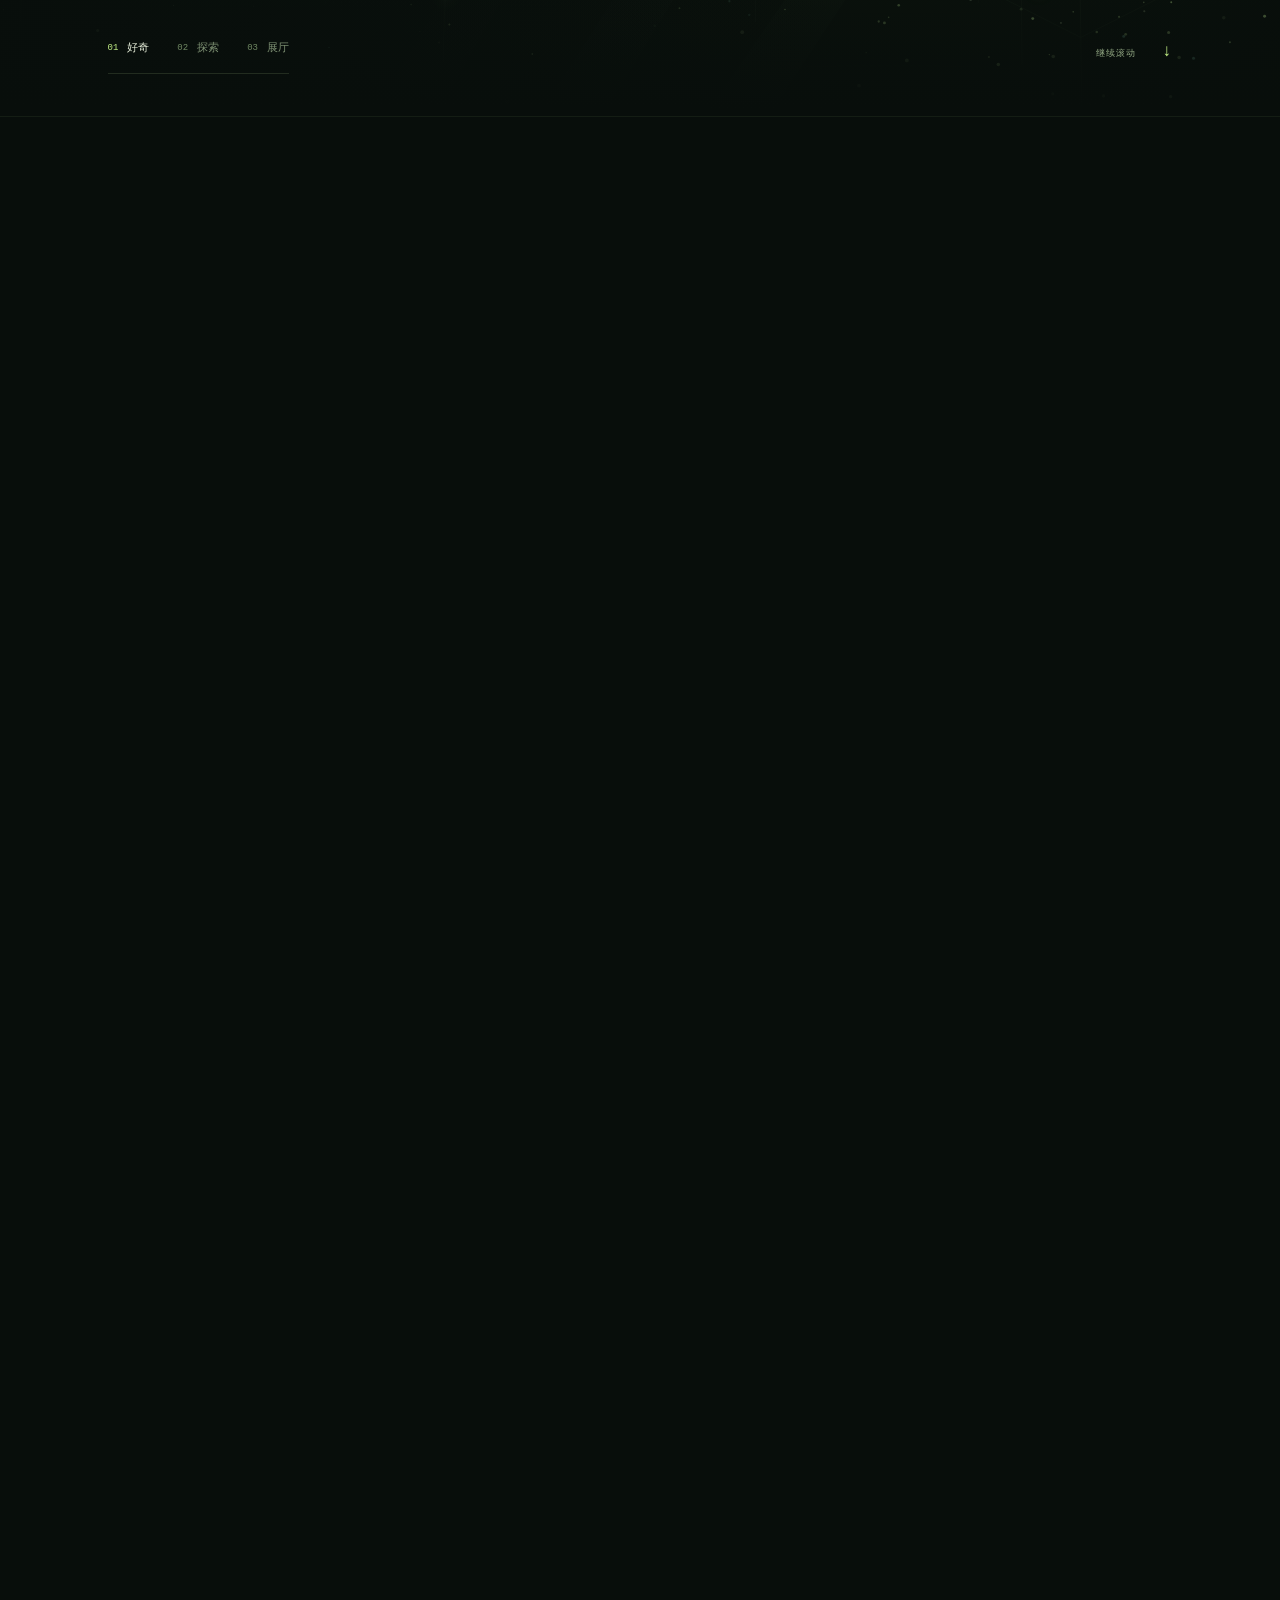
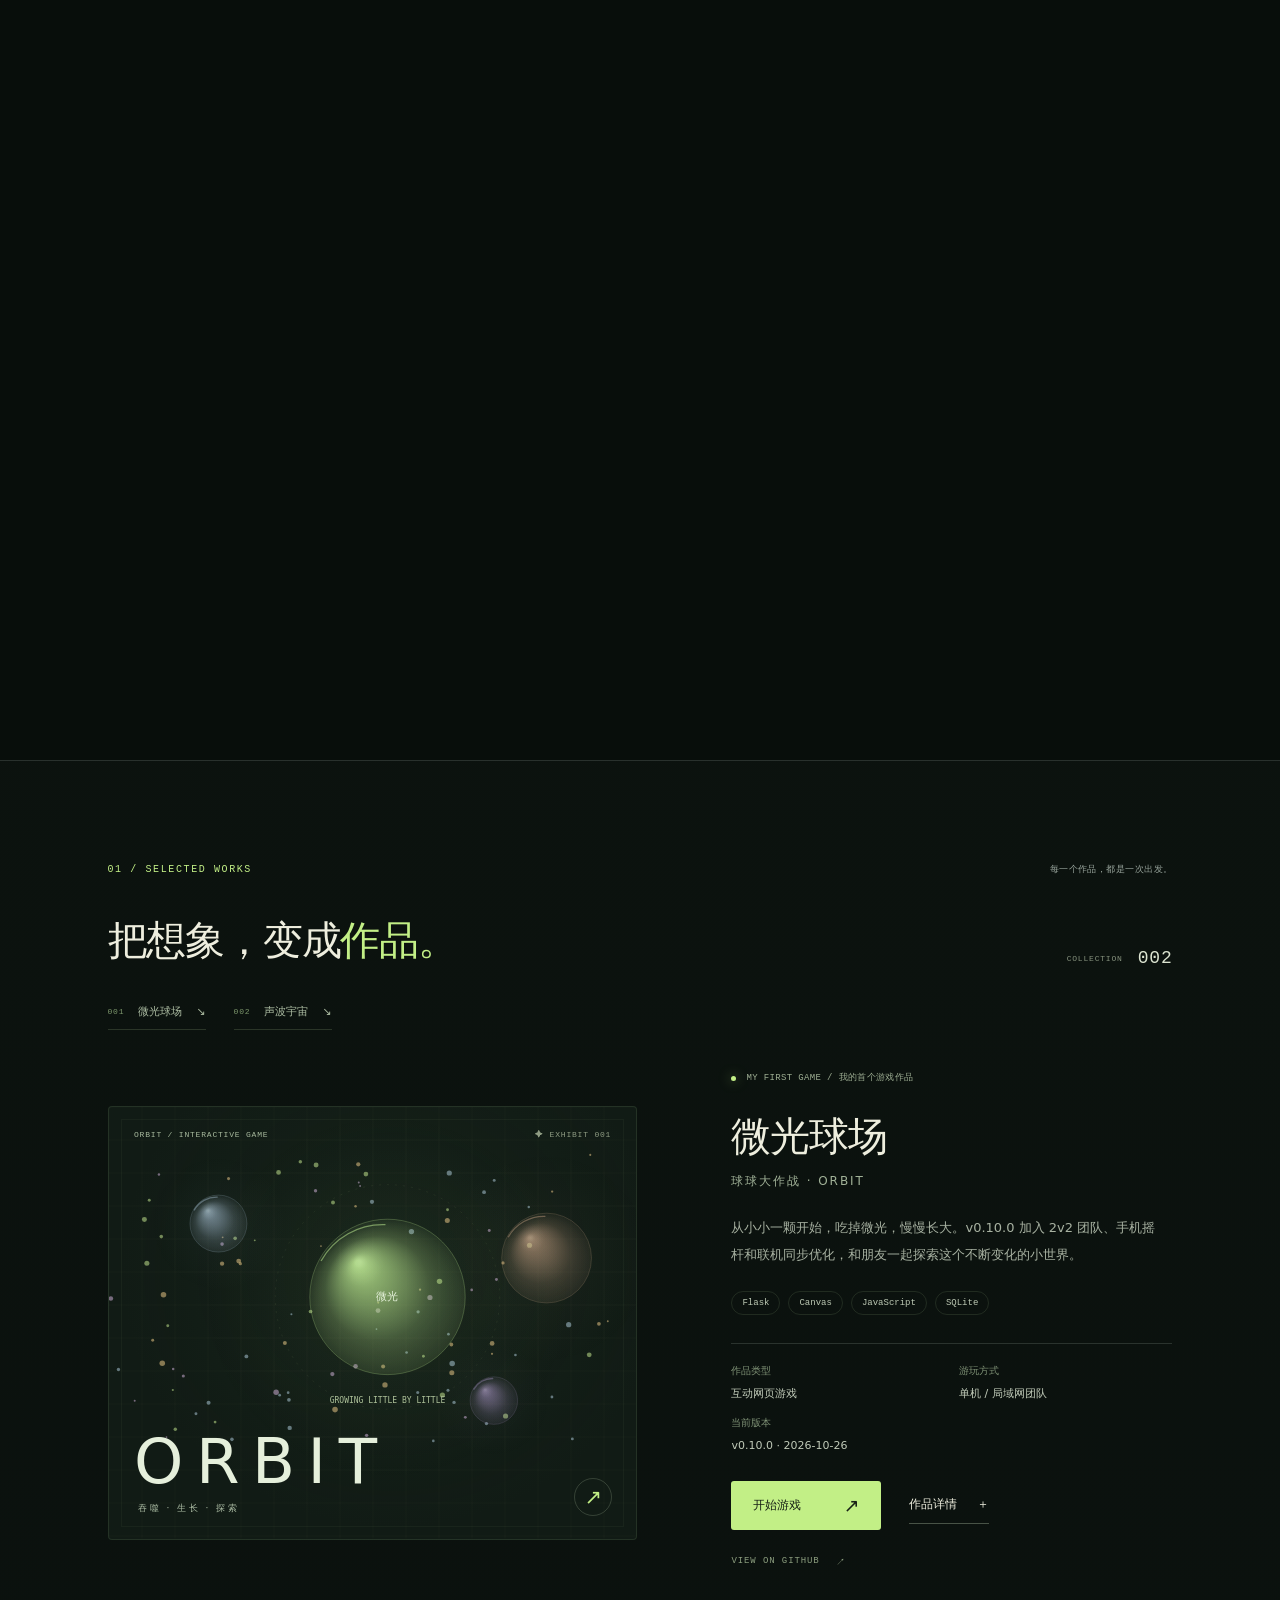
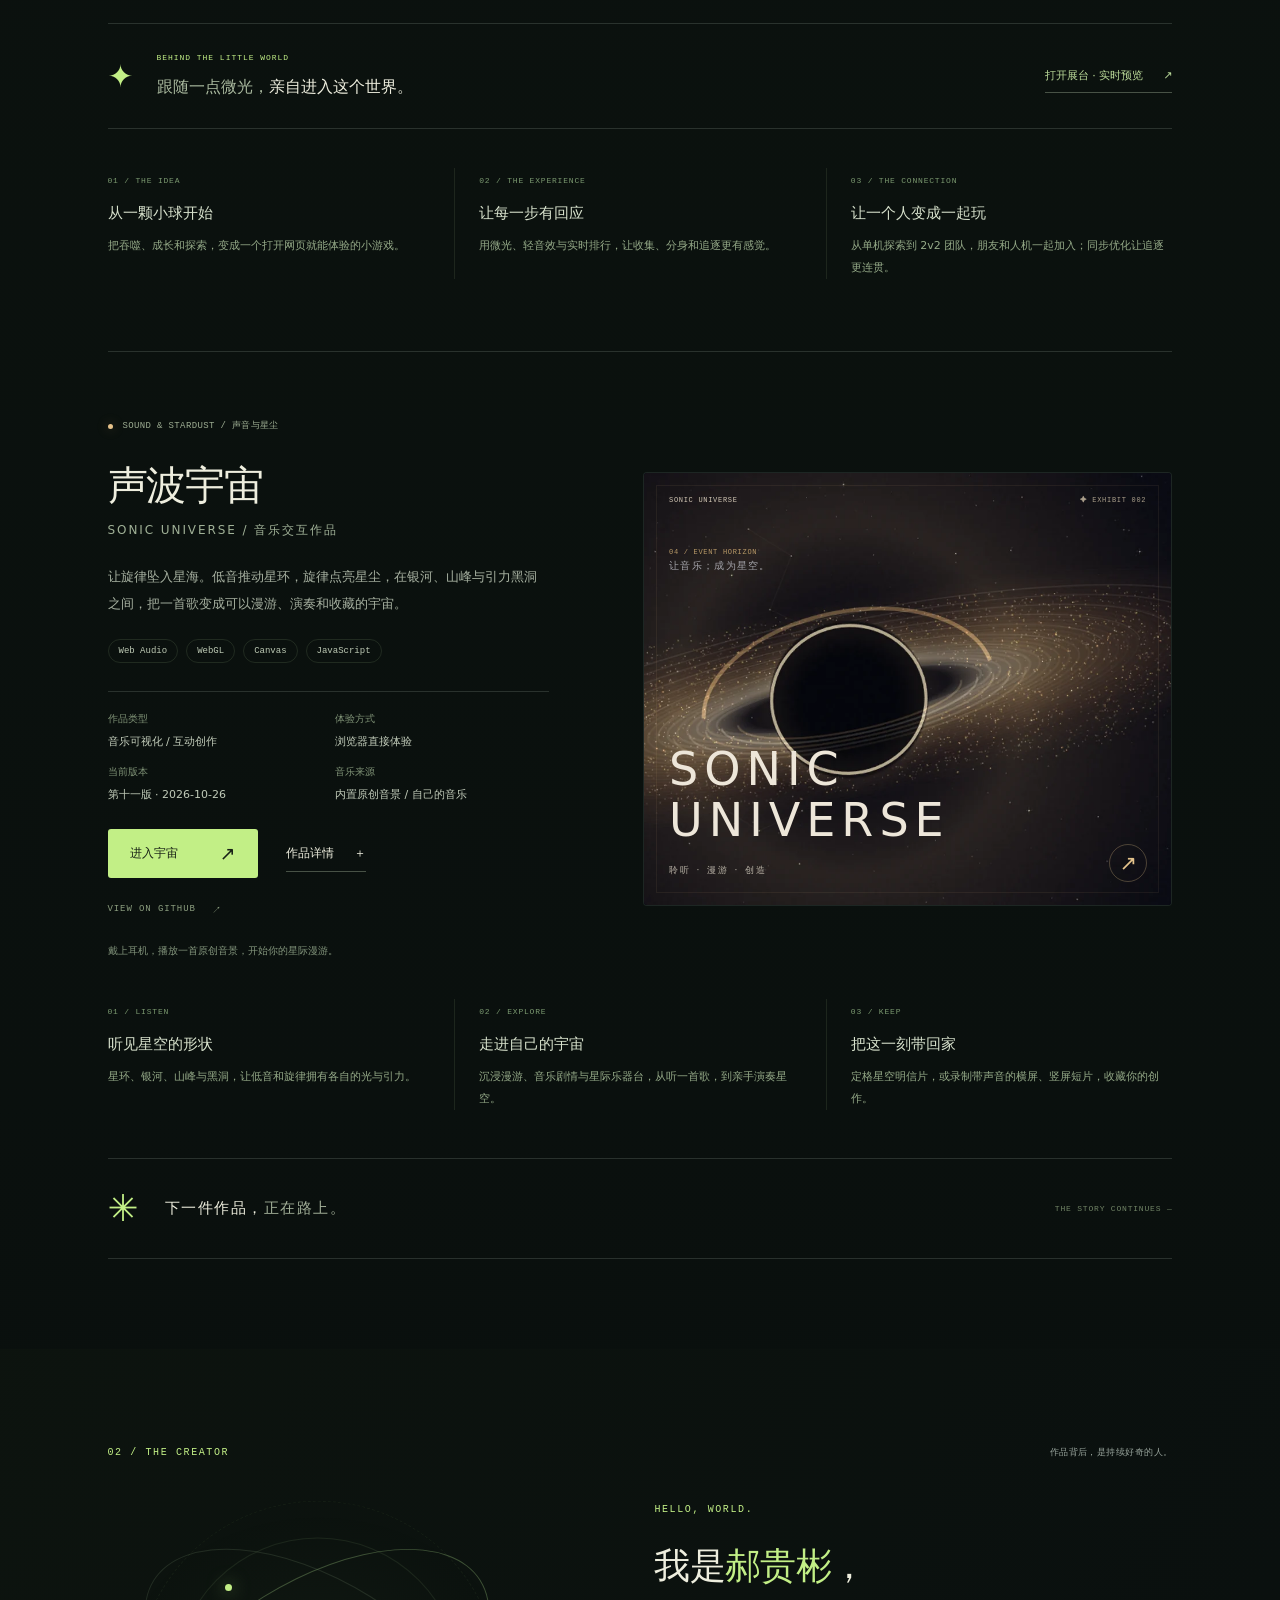
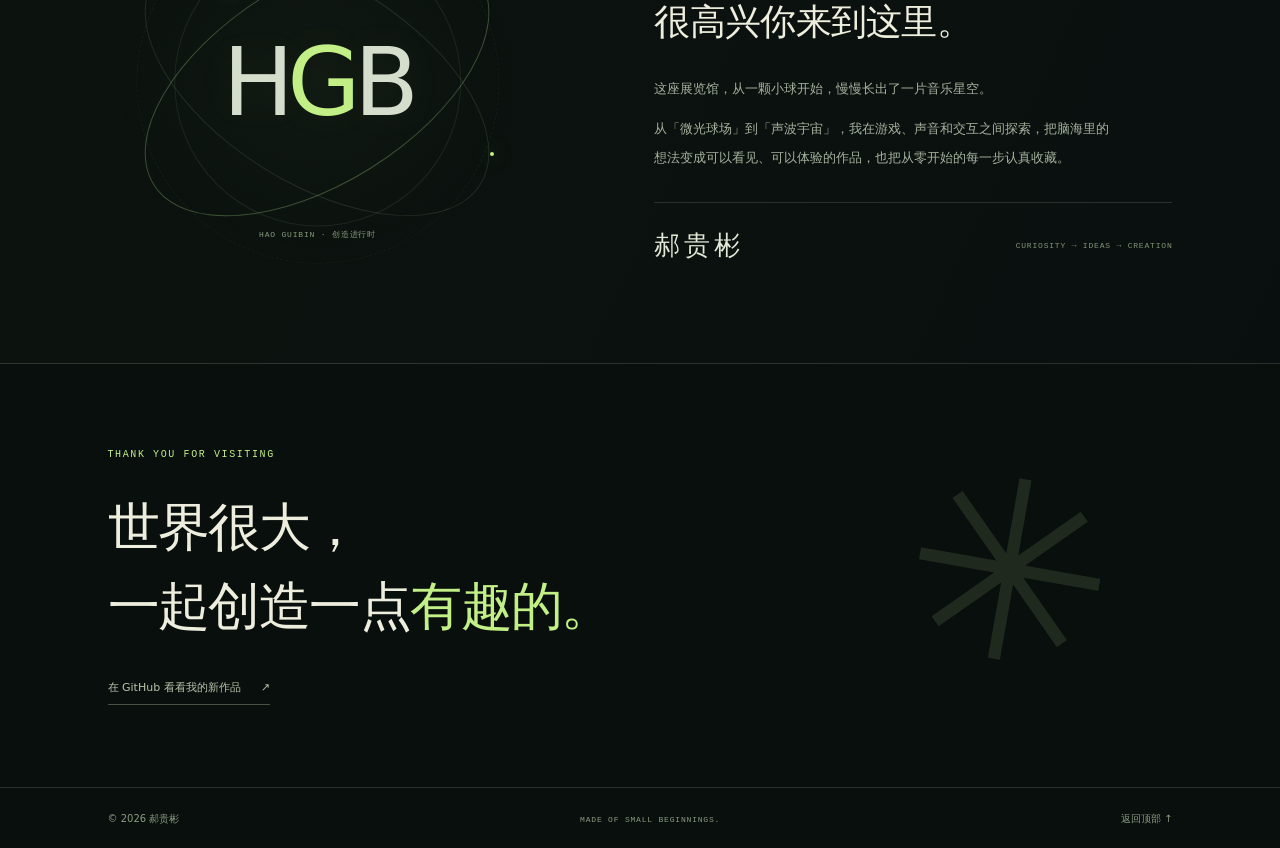
==== commit bc8e341f: "将声波宇宙加入个人作品展览馆" ====
--- a/outputs/personal-gallery/index.html
+++ b/outputs/personal-gallery/index.html
@@ -4,16 +4,17 @@
   <meta charset="utf-8">
   <meta name="viewport" content="width=device-width,initial-scale=1">
   <meta name="theme-color" content="#080d0c">
-  <meta name="description" content="郝贵彬的个人作品展览馆。用好奇心探索，用作品记录。首个展品：微光球场 · ORBIT。">
+  <meta name="description" content="郝贵彬的个人作品展览馆。探索微光球场 · ORBIT 互动游戏与声波宇宙 · Sonic Universe 音乐星空，让好奇长成作品。">
   <title>郝贵彬 — 个人作品展览馆</title>
   <link rel="icon" type="image/svg+xml" href="assets/favicon.svg">
   <meta property="og:title" content="郝贵彬 · 个人作品展览馆">
-  <meta property="og:description" content="让好奇，长成作品。从微光森林出发，探索我的第一个游戏世界。">
+  <meta property="og:description" content="从一颗小球，到一片音乐星空。探索郝贵彬的游戏与音乐交互作品。">
   <link rel="stylesheet" href="assets/style.css?v=2">
   <link rel="stylesheet" href="assets/immersive.css?v=0100">
   <script src="assets/deployment.js?v=0100" defer></script>
-  <script src="assets/content.js?v=0100" defer></script>
-  <script src="assets/gallery.js?v=0100" defer></script>
+  <link rel="stylesheet" href="assets/collection.css?v=0110">
+  <script src="assets/content.js?v=0110" defer></script>
+  <script src="assets/gallery.js?v=0110" defer></script>
   <script src="assets/immersive.js?v=0100" defer></script>
 </head>
 <body>
@@ -56,7 +57,7 @@
       </div>
       <div class="hero-footer">
         <a href="#journey" class="scroll-hint mono"><span class="scroll-line"></span> SCROLL TO EXPLORE <span aria-hidden="true">↓</span></a>
-        <span class="hero-index mono"><span>01</span> / FIRST EXHIBIT · 微光球场</span>
+        <span class="hero-index mono"><span>02</span> / EXHIBITS · 游戏与音乐</span>
         <span class="pointer-note mono">✦ 移动鼠标，让微光跟随你</span>
       </div>
     </section>
@@ -76,7 +77,7 @@
             <p class="eyebrow">CHAPTER 02 / EXPLORATION</p><h2>把想象，<br>一点点<span>实现。</span></h2><p class="story-description">我是郝贵彬，一个正在探索的创作者。<br>从第一行代码开始，让想法拥有自己的形状。</p><div class="story-tags"><span>保持好奇</span><span>动手创造</span><span>持续生长</span></div>
           </article>
           <article class="story-chapter" data-chapter="2" aria-hidden="true">
-            <p class="eyebrow">CHAPTER 03 / THE GALLERY</p><h2>欢迎来到，<br>我的小小<span>宇宙。</span></h2><p class="story-description">第一件展品已经就位。<br>穿过这道微光，亲手体验它。</p><a href="#works" class="button button-primary">进入作品展厅 <span aria-hidden="true">↗</span></a>
+            <p class="eyebrow">CHAPTER 03 / THE GALLERY</p><h2>欢迎来到，<br>我的小小<span>宇宙。</span></h2><p class="story-description">两件展品，两种探索。<br>穿过这道微光，走进游戏与音乐的世界。</p><a href="#works" class="button button-primary">进入作品展厅 <span aria-hidden="true">↗</span></a>
           </article>
         </div>
         <div class="journey-caption mono" aria-hidden="true"><span id="scene-coordinate">01 / FOREST OF IDEAS</span><span class="scene-live"><i class="status-dot"></i> HGB CREATIVE SPACE</span></div>
@@ -85,9 +86,10 @@
       </div>
     </section>
     <section id="works" class="works-section section-shell" aria-labelledby="works-title">
-      <div class="section-topline reveal"><span class="eyebrow">01 / SELECTED WORK</span><span class="mono muted">每一个作品，都是一次出发。</span></div>
-      <div class="section-heading reveal"><h2 id="works-title">我的第一件<span>展品。</span></h2><span class="exhibit-count mono">COLLECTION <b>001</b></span></div>
-      <article class="project-feature reveal">
+      <div class="section-topline reveal"><span class="eyebrow">01 / SELECTED WORKS</span><span class="mono muted">每一个作品，都是一次出发。</span></div>
+      <div class="section-heading reveal"><h2 id="works-title">把想象，变成<span>作品。</span></h2><span class="exhibit-count mono">COLLECTION <b>002</b></span></div>
+      <nav class="collection-index reveal" aria-label="选择展品"><a href="#orbit-exhibit"><span class="mono">001</span> 微光球场 <span aria-hidden="true">↘</span></a><a href="#sonic-exhibit"><span class="mono">002</span> 声波宇宙 <span aria-hidden="true">↘</span></a></nav>
+      <article id="orbit-exhibit" class="project-feature exhibit-anchor reveal">
         <button class="project-art" id="open-project-art" type="button" aria-label="查看微光球场作品详情">
           <div class="project-art-top mono"><span>ORBIT / INTERACTIVE GAME</span><span>✦ EXHIBIT 001</span></div>
           <canvas id="orbit-cover" aria-hidden="true"></canvas>
@@ -107,13 +109,33 @@
       </article>
       <div class="project-experience reveal"><span class="experience-cross" aria-hidden="true">✦</span><div><p class="eyebrow">BEHIND THE LITTLE WORLD</p><p>跟随一点微光，<span>亲自进入这个世界。</span></p></div><button class="text-link open-stage" type="button">打开展台 · 实时预览 <span aria-hidden="true">↗</span></button></div>
       <div class="creation-notes reveal" aria-label="微光球场的创作记录"><article><span class="mono">01 / THE IDEA</span><h4>从一颗小球开始</h4><p>把吞噬、成长和探索，变成一个打开网页就能体验的小游戏。</p></article><article><span class="mono">02 / THE EXPERIENCE</span><h4>让每一步有回应</h4><p>用微光、轻音效与实时排行，让收集、分身和追逐更有感觉。</p></article><article><span class="mono">03 / THE CONNECTION</span><h4>让一个人变成一起玩</h4><p>从单机探索到 2v2 团队，朋友和人机一起加入；同步优化让追逐更连贯。</p></article></div>
+      <article id="sonic-exhibit" class="project-feature sonic-feature exhibit-anchor reveal" aria-labelledby="sonic-title">
+        <div class="project-copy">
+          <p class="project-kicker mono"><span class="status-dot"></span> SOUND & STARDUST / 声音与星尘</p>
+          <h3 id="sonic-title"><span data-sonic-title>声波宇宙</span><span class="project-subtitle" data-sonic-subtitle>SONIC UNIVERSE / 音乐交互作品</span></h3>
+          <p class="project-description" data-sonic-description>让旋律坠入星海。低音推动星环，旋律点亮星尘，在银河、山峰与引力黑洞之间，把一首歌变成可以漫游、演奏和收藏的宇宙。</p>
+          <div class="project-tags" aria-label="声波宇宙项目技术"><span>Web Audio</span><span>WebGL</span><span>Canvas</span><span>JavaScript</span></div>
+          <dl class="project-meta"><div><dt>作品类型</dt><dd>音乐可视化 / 互动创作</dd></div><div><dt>体验方式</dt><dd>浏览器直接体验</dd></div><div><dt>当前版本</dt><dd><span data-sonic-edition>第十一版</span> · <time data-sonic-updated datetime="2026-10-26">2026-10-26</time></dd></div><div><dt>音乐来源</dt><dd>内置原创音景 / 自己的音乐</dd></div></dl>
+          <div class="project-actions"><a class="button button-primary sonic-link" href="https://hgb-2005.github.io/sonic-universe/" target="_blank" rel="noopener"><span>进入宇宙</span><span class="button-arrow" aria-hidden="true">↗</span></a><button class="text-link" data-open-sonic type="button">作品详情 <span aria-hidden="true">＋</span></button></div>
+          <a class="source-link mono" data-sonic-repository href="https://github.com/Hgb-2005/sonic-universe" target="_blank" rel="noopener">VIEW ON GITHUB <span aria-hidden="true">↗</span></a>
+          <p class="sonic-listening-note">戴上耳机，播放一首原创音景，开始你的星际漫游。</p>
+        </div>
+        <button class="project-art sonic-art" data-open-sonic type="button" aria-label="查看声波宇宙作品详情">
+          <img src="assets/sonic-blackhole.webp" alt="声波宇宙真实画面：金色星尘环绕引力黑洞，构成可以随音乐变化的宇宙" width="1200" height="750" loading="lazy" decoding="async">
+          <span class="project-art-top mono"><span>SONIC UNIVERSE</span><span>✦ EXHIBIT 002</span></span>
+          <span class="sonic-art-coordinate mono">04 / EVENT HORIZON<br><span>让音乐，成为星空。</span></span>
+          <span class="sonic-cover-title" aria-hidden="true">SONIC<br>UNIVERSE<span>聆听 · 漫游 · 创造</span></span>
+          <span class="art-open" aria-hidden="true">↗</span>
+        </button>
+      </article>
+      <div class="creation-notes sonic-notes reveal" aria-label="声波宇宙的体验亮点"><article><span class="mono">01 / LISTEN</span><h4>听见星空的形状</h4><p>星环、银河、山峰与黑洞，让低音和旋律拥有各自的光与引力。</p></article><article><span class="mono">02 / EXPLORE</span><h4>走进自己的宇宙</h4><p>沉浸漫游、音乐剧情与星际乐器台，从听一首歌，到亲手演奏星空。</p></article><article><span class="mono">03 / KEEP</span><h4>把这一刻带回家</h4><p>定格星空明信片，或录制带声音的横屏、竖屏短片，收藏你的创作。</p></article></div>
       <div class="next-exhibit reveal"><span class="next-star" aria-hidden="true">✳</span><p>下一件作品，<span>正在路上。</span></p><span class="mono">THE STORY CONTINUES —</span></div>
     </section>
     <section id="about" class="about-section section-shell" aria-labelledby="about-title">
       <div class="section-topline reveal"><span class="eyebrow">02 / THE CREATOR</span><span class="mono muted">作品背后，是持续好奇的人。</span></div>
       <div class="about-layout reveal">
         <div class="identity-art" aria-hidden="true"><div class="identity-orbit orbit-one"></div><div class="identity-orbit orbit-two"></div><span class="identity-initials">H<span>G</span>B</span><span class="identity-name mono">HAO GUIBIN · 创造进行时</span><span class="identity-point point-one"></span><span class="identity-point point-two"></span></div>
-        <div class="about-copy"><p class="eyebrow">HELLO, WORLD.</p><h2 id="about-title">我是<span data-name>郝贵彬</span>，<br>很高兴你来到这里。</h2><p>这座展览馆，从一个刚刚完成的游戏开始。</p><p>我想把脑海里的想法变成可以看见、可以体验的作品，也把从零开始的每一步认真收藏。现在展品还不多，但新的故事会慢慢发生。</p><div class="about-signature"><span data-name>郝贵彬</span><span class="mono">CURIOSITY → IDEAS → CREATION</span></div></div>
+        <div class="about-copy"><p class="eyebrow">HELLO, WORLD.</p><h2 id="about-title">我是<span data-name>郝贵彬</span>，<br>很高兴你来到这里。</h2><p>这座展览馆，从一颗小球开始，慢慢长出了一片音乐星空。</p><p>从「微光球场」到「声波宇宙」，我在游戏、声音和交互之间探索，把脑海里的想法变成可以看见、可以体验的作品，也把从零开始的每一步认真收藏。</p><div class="about-signature"><span data-name>郝贵彬</span><span class="mono">CURIOSITY → IDEAS → CREATION</span></div></div>
       </div>
     </section>
     <section class="closing section-shell reveal"><span class="eyebrow">THANK YOU FOR VISITING</span><p>世界很大，<br>一起创造一点<span>有趣的。</span></p><a class="text-link" data-profile href="https://github.com/Hgb-2005" target="_blank" rel="noopener">在 GitHub 看看我的新作品 <span aria-hidden="true">↗</span></a><span class="closing-spark" aria-hidden="true">✳</span></section>
@@ -125,6 +147,11 @@
     <div class="detail-stage"><div class="preview-topbar"><span class="mono"><i class="status-dot"></i> ORBIT / LIVE EXHIBIT</span><button id="stop-preview" type="button" hidden>结束试玩 <span aria-hidden="true">↗</span></button><span id="preview-state" role="status">正在准备预览…</span></div><div class="live-preview"><img src="assets/orbit-preview.webp" alt="微光球场的真实游戏画面：小球在食物与对手之间探索" width="1440" height="960"><iframe id="game-preview" title="微光球场实时预览" tabindex="-1" data-preview-url="play/?exhibit=1"></iframe><div class="preview-curtain"><span class="preview-orbit" aria-hidden="true">◌</span><p>一个可以亲手探索的世界。</p><span>点击进入，试着收集第一点微光。</span><button id="activate-preview" class="button button-primary" type="button">在展厅内试玩 <span aria-hidden="true">↗</span></button><span class="preview-offline" hidden>当前为静态预览，请启动本机展览馆，或下载完整游戏。</span></div></div><p class="preview-bottom mono">EAT. GROW. EXPLORE.<span>EXHIBIT 001 — HAO GUIBIN</span></p></div>
     <div class="dialog-content"><p class="eyebrow">EXHIBIT 001 / PROJECT NOTES</p><h2 id="dialog-title">微光球场<span>球球大作战 · ORBIT</span></h2><p class="dialog-intro">从小小一颗开始，长成自己的世界。<br><span data-project-version>v0.10.0</span> · 团队模式、手机摇杆与同步优化</p><div class="project-tags"><span>Flask</span><span>Canvas</span><span>WebSocket</span><span>SQLite</span></div><p>鼠标控制移动，吃掉食物让小球成长，也要躲开更大的对手。从单机探索到局域网联机，把一个简单想法做成可以亲手体验的小世界。</p><div class="detail-grid"><div><span class="mono">01 / EXPLORE</span><h3>自由生长</h3><p>经典探索与单机生存，鼠标、键盘和手机摇杆都能操作。</p></div><div><span class="mono">02 / CONNECT</span><h3>一起游玩</h3><p>真人与人机组队，支持生存乱斗、2v2 团队与 3 / 5 / 8 分钟时长；队友可以吐孢子相互喂养。</p></div></div><p class="controls-caption">鼠标 / WASD / 手机摇杆移动<br>右键 / Q 分身 · 左键 / E 吐孢子<br>空格暂停 · R 重新开始</p><div class="dialog-actions"><a class="button button-primary play-link" href="play/" target="_blank" rel="noopener"><span data-play-label>独立窗口游玩</span> <span aria-hidden="true">↗</span></a><a class="text-link" data-repository href="https://github.com/Hgb-2005/orbit-game" target="_blank" rel="noopener">查看源码 ↗</a></div><p><a class="text-link" data-release href="https://github.com/Hgb-2005/orbit-game/releases/tag/v0.10.0" target="_blank" rel="noopener">查看版本说明与下载 ↗</a></p><p class="dialog-endnote mono">SMALL BEGINNINGS. REAL EXPERIENCES.</p></div>
   </dialog>
+  <dialog id="sonic-dialog" aria-labelledby="sonic-dialog-title">
+    <button class="dialog-close" id="close-sonic" type="button" aria-label="关闭声波宇宙作品详情" autofocus>×</button>
+    <div class="sonic-detail-art"><img src="assets/sonic-preview.webp" alt="声波宇宙第十一版完整界面，包含音乐播放器、宇宙形态、视觉预设和引力黑洞" width="1000" height="962" loading="lazy" decoding="async"><span class="mono">EXHIBIT 002 / SOUND & STARDUST</span></div>
+    <div class="dialog-content"><p class="eyebrow">EXHIBIT 002 / PROJECT NOTES</p><h2 id="sonic-dialog-title">声波宇宙<span>SONIC UNIVERSE</span></h2><p class="dialog-intro">让音乐，成为星空。<br><span data-sonic-edition>第十一版</span> · 在浏览器里聆听、漫游与创作</p><div class="project-tags"><span>Web Audio</span><span>WebGL</span><span>Canvas</span></div><p>播放内置原创音景，或导入自己的音乐。声音分析驱动星尘与光环，低音和旋律在四种宇宙形态之间展开。</p><div class="detail-grid"><div><span class="mono">01 / A UNIVERSE TO EXPLORE</span><h3>沉浸漫游</h3><p>星环、银河、山峰与引力黑洞；拖动旋转、缩放视角，用音乐剧情串起一段星际旅程。</p></div><div><span class="mono">02 / A MOMENT TO KEEP</span><h3>亲手创作</h3><p>弹奏星际乐器，录制循环与叠录；保存视觉预设，导出明信片或带声音的短片。</p></div></div><p class="sonic-privacy-note">导入的音乐、图片与草稿保存在当前浏览器中。推荐使用 Edge 或 Chrome，戴上耳机体验。</p><div class="dialog-actions"><a class="button button-primary sonic-link" href="https://hgb-2005.github.io/sonic-universe/" target="_blank" rel="noopener">进入宇宙 <span aria-hidden="true">↗</span></a><a class="text-link" data-sonic-repository href="https://github.com/Hgb-2005/sonic-universe" target="_blank" rel="noopener">查看源码 ↗</a></div></div>
+  </dialog>
   <p class="sr-only" id="sound-status" aria-live="polite"></p>
 </body>
 </html>
--- a/outputs/personal-gallery/assets/collection.css
+++ b/outputs/personal-gallery/assets/collection.css
@@ -0,0 +1,42 @@
+/* 两件展品共用展厅的微光色调；声音展品以真实画面呈现金色星尘。 */
+.collection-index{display:flex;flex-wrap:wrap;gap:12px 28px;margin:-22px 0 40px}
+.collection-index a{display:inline-flex;align-items:center;gap:14px;font-size:11px;color:#acbca2;padding:10px 0;border-bottom:1px solid #a6c48c33}
+.collection-index a:hover{color:var(--accent);border-color:var(--accent)}
+.collection-index .mono{font-size:8px;color:#7d976c}
+.exhibit-anchor{scroll-margin-top:115px}
+.sonic-feature{grid-template-columns:1fr 1.2fr;margin-top:72px;padding-top:66px;border-top:1px solid var(--line)}
+.sonic-feature .project-copy{min-width:0}
+.sonic-feature .project-kicker .status-dot{background:#e6c28b;box-shadow:0 0 12px #d2a86566}
+.sonic-listening-note{margin-top:18px;font-size:10px;line-height:1.9;color:#83957c}
+.sonic-art{background:#090c13;min-width:0;isolation:isolate}
+.sonic-art>img{position:absolute;inset:0;width:100%;height:100%;object-fit:cover;object-position:52% 30%;transition:transform .7s}
+.sonic-art:hover>img{transform:scale(1.035)}
+.sonic-art:before{opacity:1;background:linear-gradient(180deg,#070b1380,transparent 25%,transparent 52%,#070b13ed 100%);z-index:0}
+.sonic-art:after{border-color:#e6c28b12}
+.sonic-art .project-art-top{color:#d3c8b6;font-size:7px;z-index:1}
+.sonic-art .project-art-top>span:last-child{color:#a99e8a}
+.sonic-art-coordinate{position:absolute;top:72px;left:25px;font-size:7px;color:#b99a68;line-height:2;z-index:1}
+.sonic-art-coordinate>span{color:#a4a4aa;font:10px var(--sans);letter-spacing:.13em}
+.sonic-cover-title{position:absolute;left:25px;bottom:28px;z-index:1;font:300 clamp(28px,3.6vw,56px)/1.12 var(--sans);letter-spacing:.13em;color:#ede6d9}
+.sonic-cover-title>span{display:block;font:9px var(--sans);letter-spacing:.25em;margin-top:17px;color:#bdb7aa}
+.sonic-art .art-open{color:#e4c38c;border-color:#c6ac7955;z-index:1}
+.sonic-notes{margin-top:39px}
+#sonic-dialog{width:min(1120px,calc(100vw - 56px));height:min(820px,calc(100svh - 70px));max-height:calc(100svh - 70px);overflow:hidden;padding:0;background:#101713;grid-template-columns:minmax(0,1.08fr) minmax(340px,1fr)}
+#sonic-dialog[open]{display:grid}
+#sonic-dialog .dialog-close{z-index:3;top:16px;right:18px;background:#18221a;color:#d6e4ca}
+.sonic-detail-art{display:flex;flex-direction:column;justify-content:center;gap:20px;min-width:0;min-height:0;background:radial-gradient(ellipse,#322b1a44,#080c11);padding:28px;border-right:1px solid var(--line)}
+.sonic-detail-art img{display:block;width:100%;height:auto;max-height:calc(100% - 40px);object-fit:contain;border:1px solid #c6ac792b;border-radius:3px}
+.sonic-detail-art>.mono{font-size:7px;line-height:1.8;color:#a28f70}
+#sonic-dialog .dialog-content{min-width:0;overflow-y:auto;padding:60px 34px 32px;scrollbar-width:thin;scrollbar-color:#75945b44 transparent}
+#sonic-dialog .eyebrow{font-size:8px}
+#sonic-dialog h2{font-size:36px;margin:22px 0}
+#sonic-dialog h2>span{display:block;font:10px var(--mono);letter-spacing:.14em;color:#b5bfaa;margin-top:12px}
+#sonic-dialog .dialog-intro{font-size:12px}
+#sonic-dialog .detail-grid{gap:24px}
+#sonic-dialog .detail-grid h3{font-size:16px}
+#sonic-dialog .detail-grid .mono{font-size:7px;letter-spacing:.04em;line-height:1.8;display:block}
+#sonic-dialog .sonic-privacy-note{font-size:10px;line-height:1.9;color:#94a189;padding-top:19px;border-top:1px solid var(--line)}
+#sonic-dialog .dialog-actions{flex-wrap:wrap;gap:18px}
+@media(max-width:1100px){.sonic-art .project-art-top{font-size:6px;left:18px;right:18px}.sonic-cover-title{font-size:35px}#sonic-dialog{grid-template-columns:minmax(0,1fr) minmax(320px,1fr)}.sonic-detail-art{padding:20px}#sonic-dialog .dialog-content{padding-left:25px;padding-right:25px}}
+@media(max-width:740px){.collection-index{margin:-9px 0 30px;gap:12px 23px}.collection-index a{font-size:10px;gap:11px}.exhibit-anchor{scroll-margin-top:93px}.sonic-feature{grid-template-columns:1fr;margin-top:40px;padding-top:39px;gap:29px}.sonic-art{grid-row:1;aspect-ratio:1.13}.sonic-art .project-art-top{font-size:6px;left:20px;right:20px}.sonic-art-coordinate{left:20px;top:55px;font-size:6px}.sonic-art-coordinate>span{font-size:9px}.sonic-cover-title{left:20px;bottom:24px;font-size:35px}.sonic-cover-title>span{font-size:8px;margin-top:13px}.sonic-listening-note{font-size:9px;margin-top:14px}#sonic-dialog{width:calc(100vw - 20px);height:calc(100svh - 24px);max-height:calc(100svh - 24px);grid-template-columns:1fr;grid-template-rows:minmax(160px,32%) minmax(0,1fr)}#sonic-dialog .dialog-close{top:11px;right:13px;background:#18221af2}.sonic-detail-art{padding:13px;border-right:0;border-bottom:1px solid var(--line);gap:8px}.sonic-detail-art img{height:100%;width:100%;min-height:0;max-height:100%;object-fit:cover;object-position:50% 27%}.sonic-detail-art>.mono{display:none}#sonic-dialog .dialog-content{padding:26px 23px}#sonic-dialog h2{font-size:30px;margin:17px 0}#sonic-dialog .detail-grid{gap:20px}#sonic-dialog .dialog-actions .button{min-height:42px;padding:11px 16px}#sonic-dialog .dialog-actions .text-link{font-size:11px}}
+@media(max-width:359px){.sonic-art .project-art-top{font-size:5px;gap:7px}.sonic-cover-title{font-size:28px}.sonic-art-coordinate>span{font-size:8px}#sonic-dialog .dialog-content{padding-left:18px;padding-right:18px}}
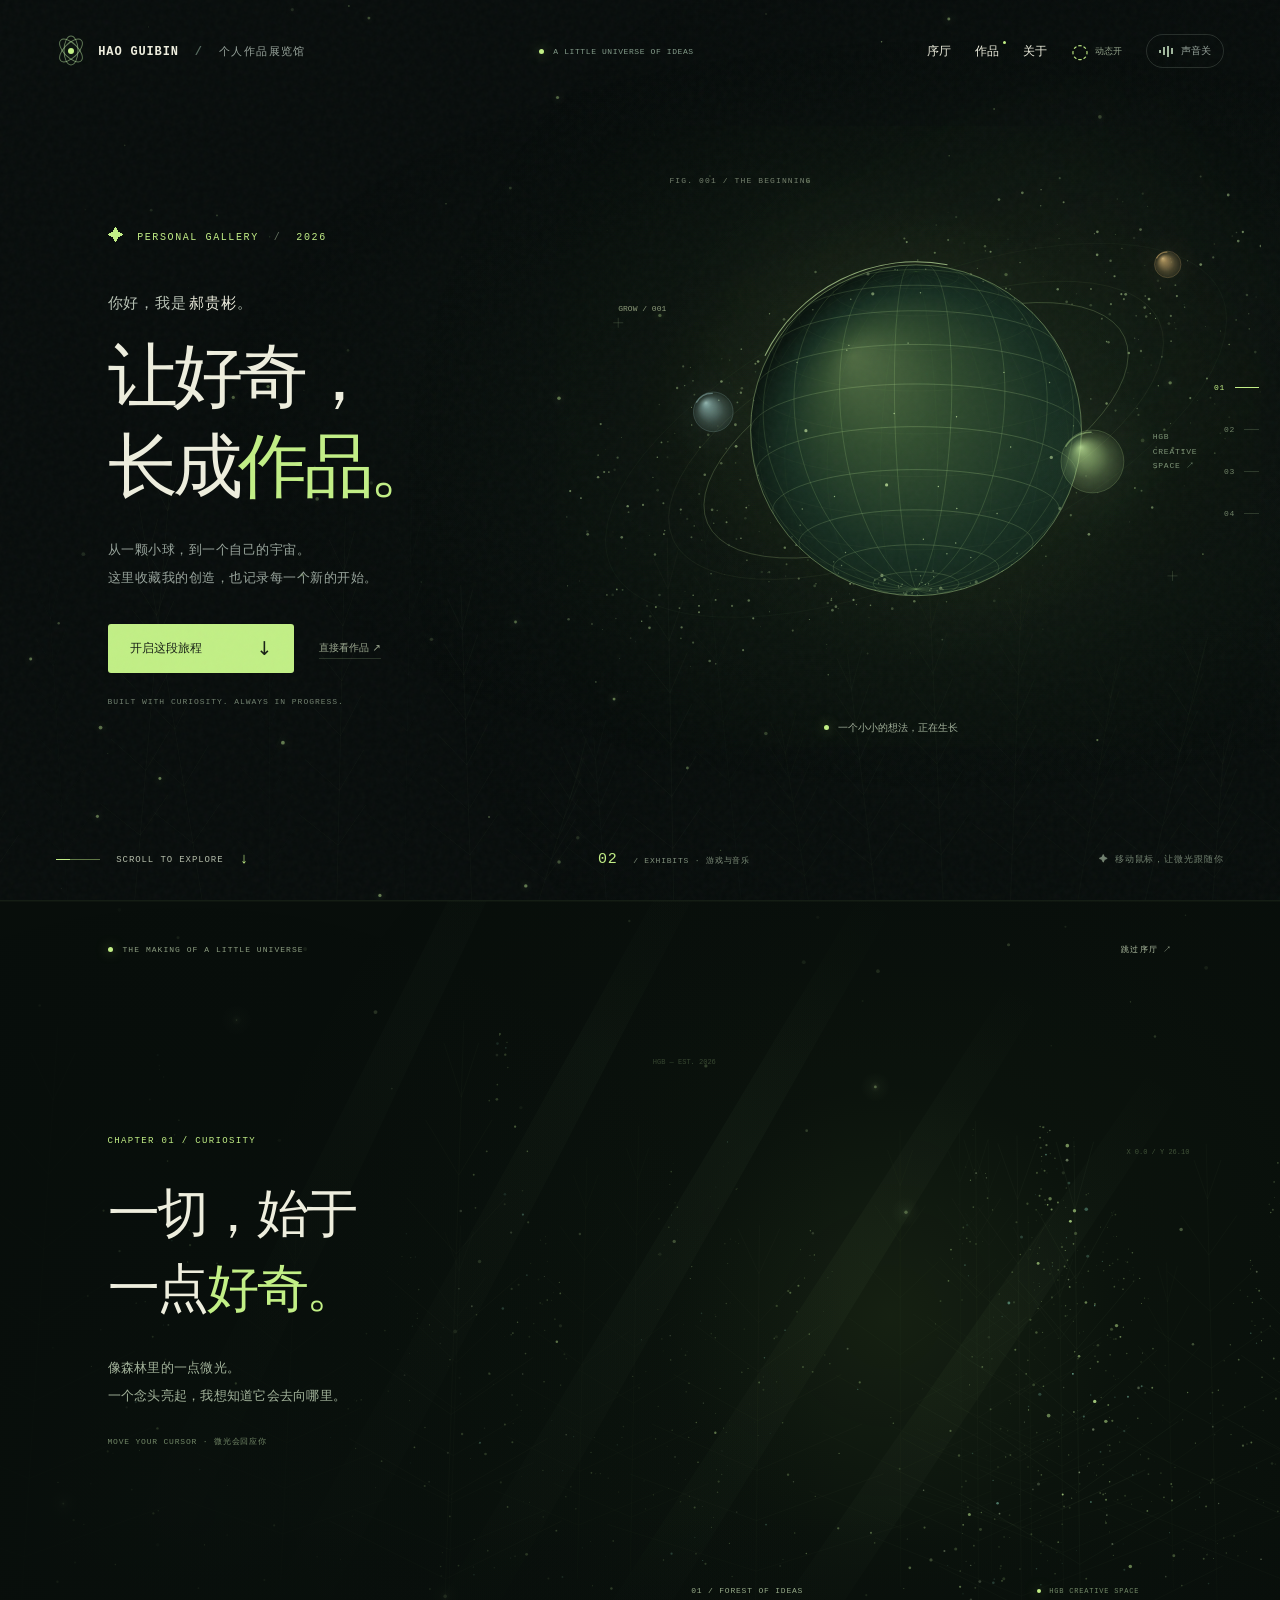
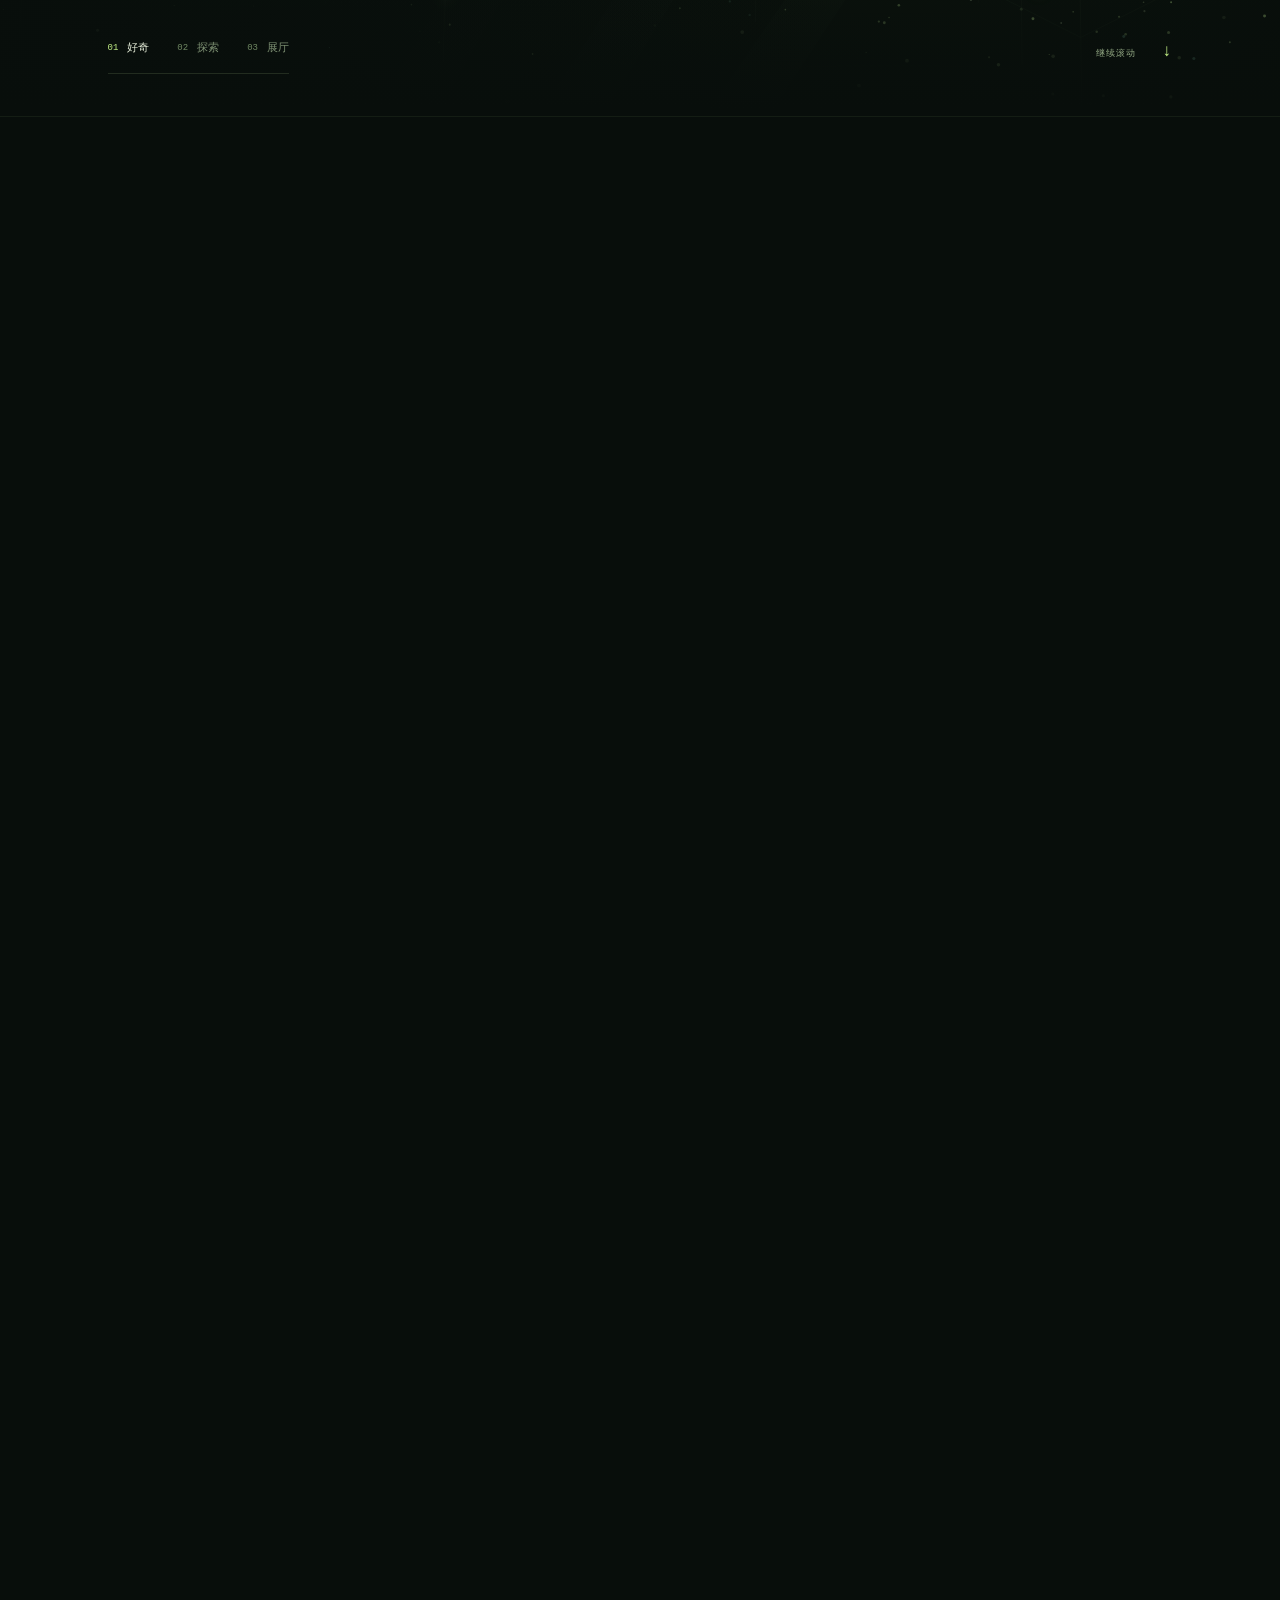
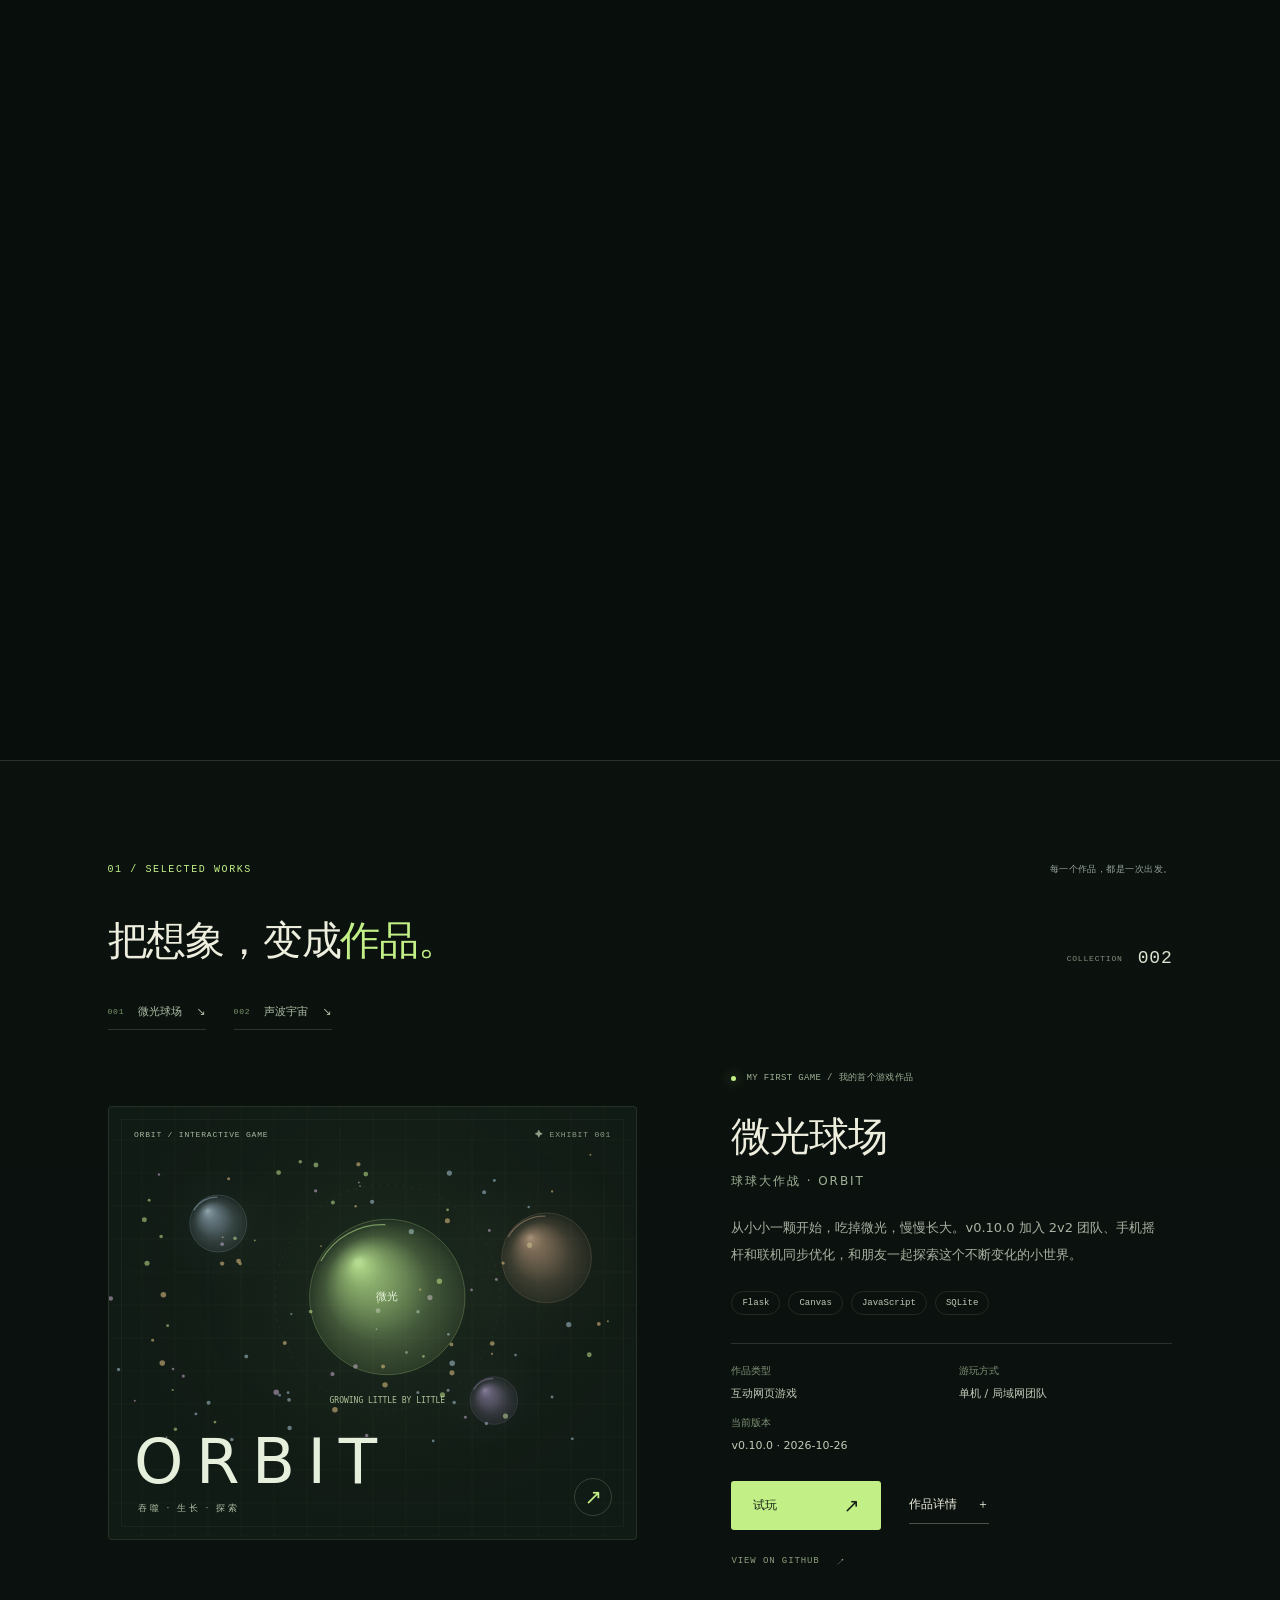
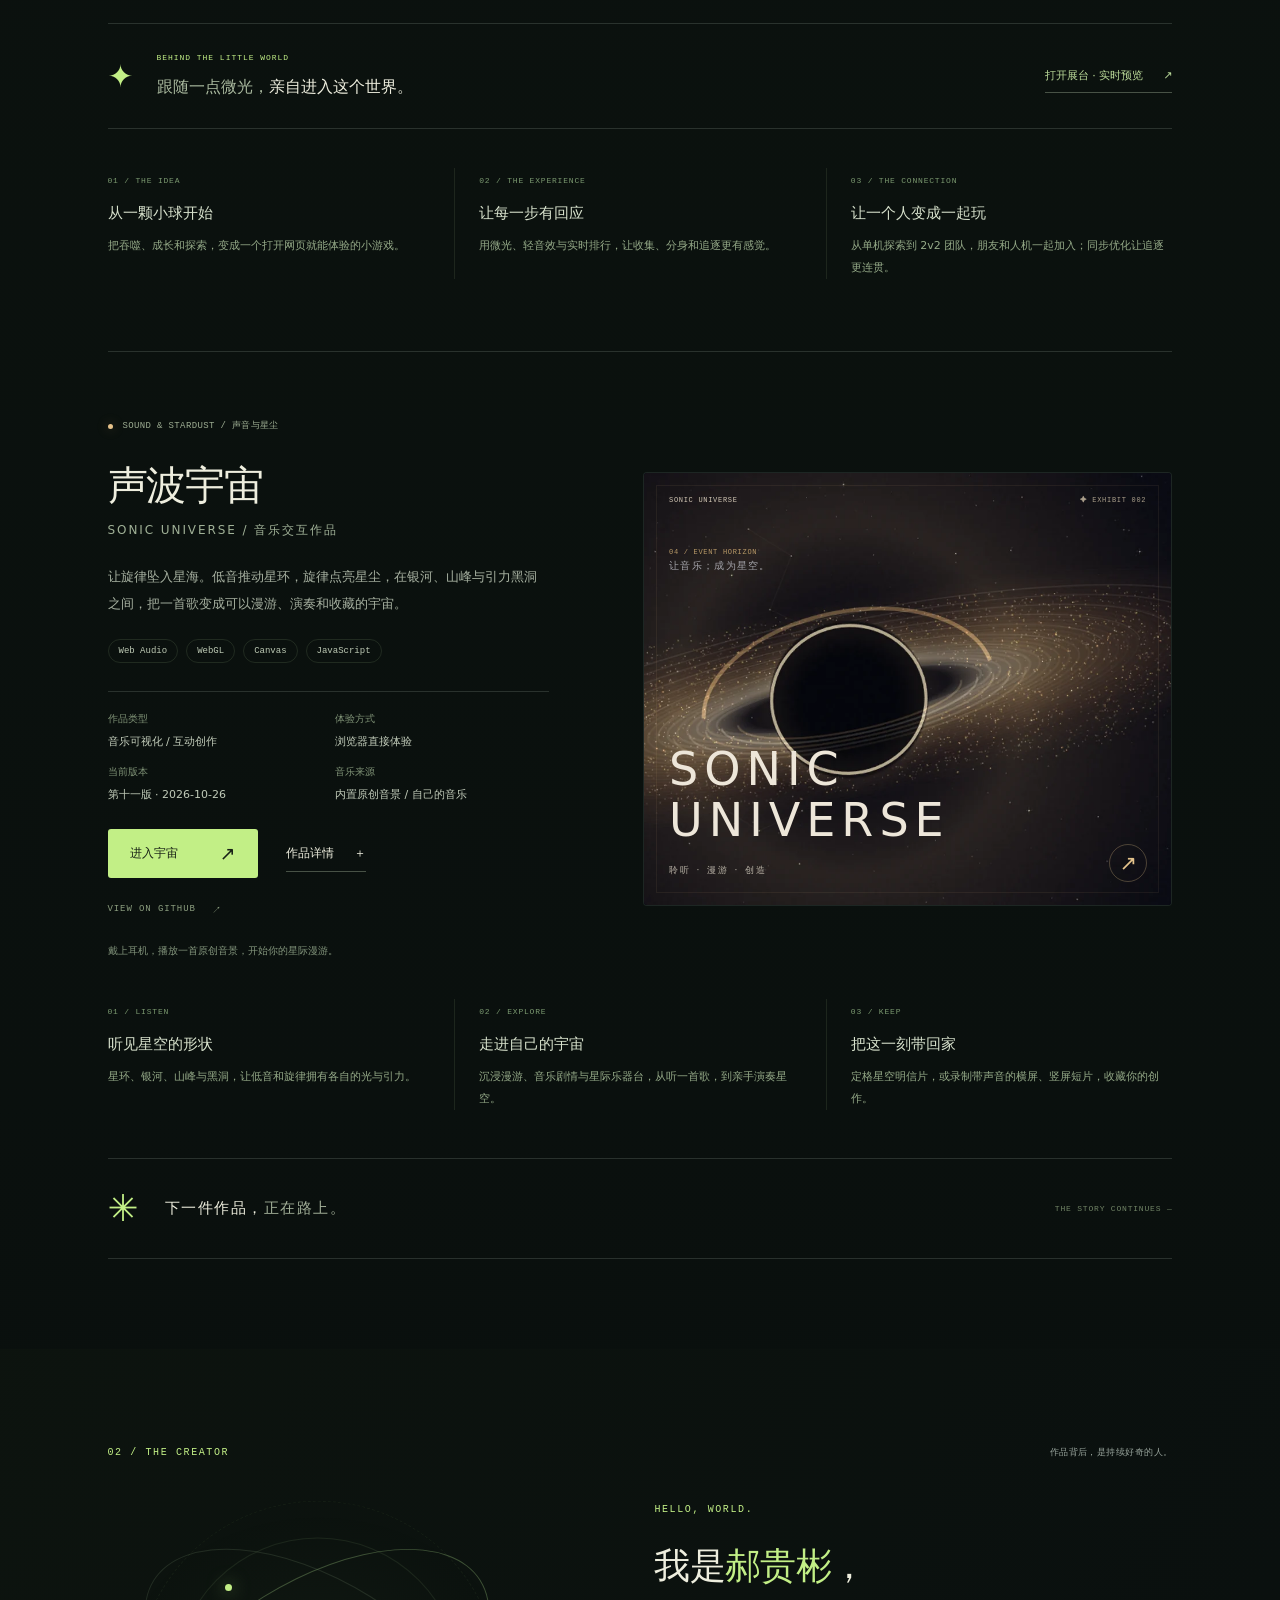
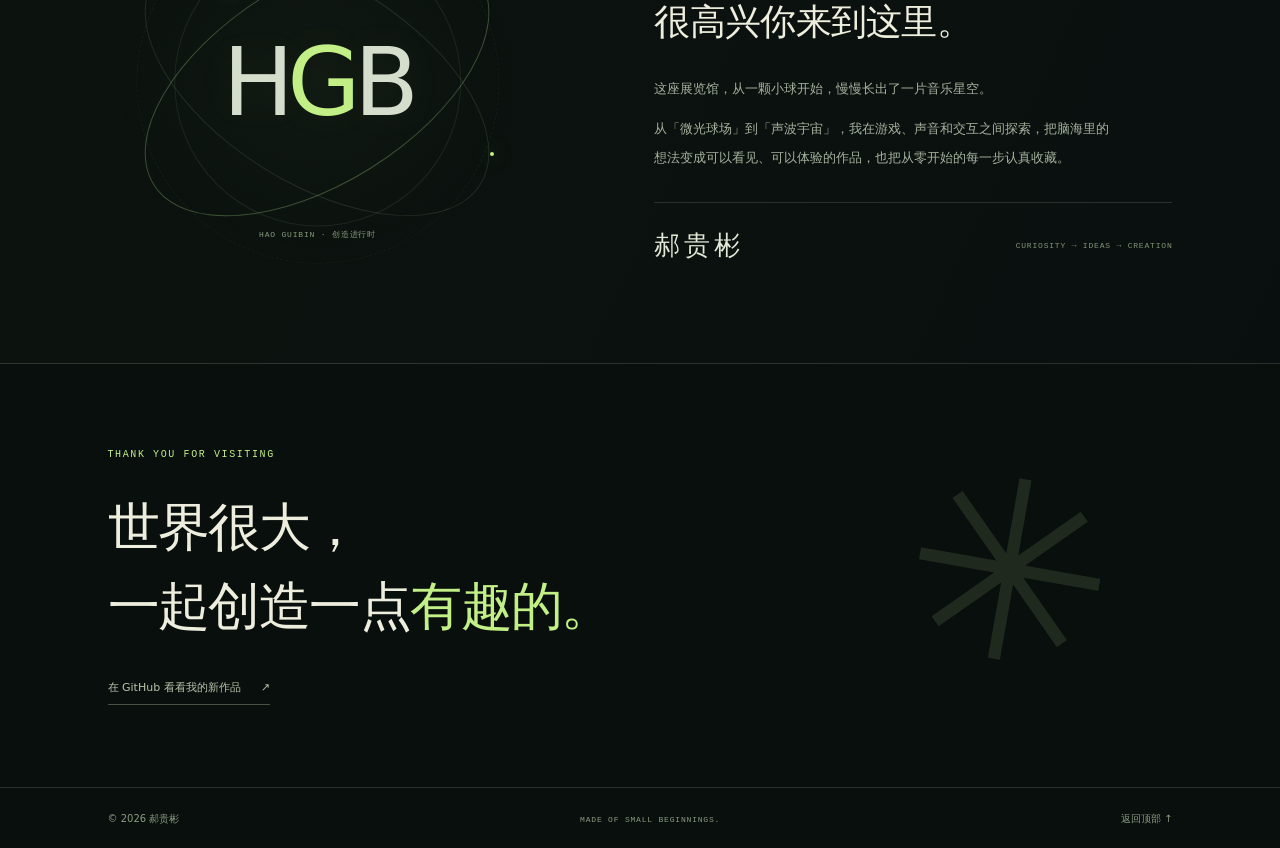
==== commit 96d13768: "将游戏下载入口改为浏览器试玩" ====
--- a/outputs/personal-gallery/index.html
+++ b/outputs/personal-gallery/index.html
@@ -13,8 +13,8 @@
   <link rel="stylesheet" href="assets/immersive.css?v=0100">
   <script src="assets/deployment.js?v=0100" defer></script>
   <link rel="stylesheet" href="assets/collection.css?v=0110">
-  <script src="assets/content.js?v=0110" defer></script>
-  <script src="assets/gallery.js?v=0110" defer></script>
+  <script src="assets/content.js?v=0111" defer></script>
+  <script src="assets/gallery.js?v=0111" defer></script>
   <script src="assets/immersive.js?v=0100" defer></script>
 </head>
 <body>
@@ -102,8 +102,8 @@
           <h3 data-project-title>微光球场<span class="project-subtitle">球球大作战 · ORBIT</span></h3>
           <p class="project-description" data-project-description>从小小一颗开始，吃掉微光，慢慢长大。v0.10.0 加入 2v2 团队、手机摇杆和联机同步优化，和朋友一起探索这个不断变化的小世界。</p>
           <div class="project-tags" aria-label="项目技术"><span>Flask</span><span>Canvas</span><span>JavaScript</span><span>SQLite</span></div>
-          <dl class="project-meta"><div><dt>作品类型</dt><dd>互动网页游戏</dd></div><div><dt>游玩方式</dt><dd>单机 / 局域网团队</dd></div><div><dt>当前版本</dt><dd><span data-project-version>v0.10.0</span> · <time data-project-updated datetime="2026-10-26">2026-10-26</time></dd></div></dl>
-          <div class="project-actions"><a class="button button-primary play-link" href="play/" target="_blank" rel="noopener"><span data-play-label>开始游戏</span><span class="button-arrow" aria-hidden="true">↗</span></a><button id="open-project" class="text-link" type="button">作品详情 <span aria-hidden="true">＋</span></button></div>
+          <dl class="project-meta"><div><dt>作品类型</dt><dd>互动网页游戏</dd></div><div><dt>游玩方式</dt><dd data-game-experience>单机 / 局域网团队</dd></div><div><dt>当前版本</dt><dd><span data-project-version>v0.10.0</span> · <time data-project-updated datetime="2026-10-26">2026-10-26</time></dd></div></dl>
+          <div class="project-actions"><a class="button button-primary play-link" href="play/" target="_blank" rel="noopener"><span data-play-label>试玩</span><span class="button-arrow" aria-hidden="true">↗</span></a><button id="open-project" class="text-link" type="button">作品详情 <span aria-hidden="true">＋</span></button></div>
           <a class="source-link mono" data-repository href="https://github.com/Hgb-2005/orbit-game" target="_blank" rel="noopener">VIEW ON GITHUB <span aria-hidden="true">↗</span></a>
         </div>
       </article>
@@ -145,7 +145,7 @@
   <dialog id="project-dialog" aria-labelledby="dialog-title">
     <button class="dialog-close" id="close-project" type="button" aria-label="关闭作品详情">×</button>
     <div class="detail-stage"><div class="preview-topbar"><span class="mono"><i class="status-dot"></i> ORBIT / LIVE EXHIBIT</span><button id="stop-preview" type="button" hidden>结束试玩 <span aria-hidden="true">↗</span></button><span id="preview-state" role="status">正在准备预览…</span></div><div class="live-preview"><img src="assets/orbit-preview.webp" alt="微光球场的真实游戏画面：小球在食物与对手之间探索" width="1440" height="960"><iframe id="game-preview" title="微光球场实时预览" tabindex="-1" data-preview-url="play/?exhibit=1"></iframe><div class="preview-curtain"><span class="preview-orbit" aria-hidden="true">◌</span><p>一个可以亲手探索的世界。</p><span>点击进入，试着收集第一点微光。</span><button id="activate-preview" class="button button-primary" type="button">在展厅内试玩 <span aria-hidden="true">↗</span></button><span class="preview-offline" hidden>当前为静态预览，请启动本机展览馆，或下载完整游戏。</span></div></div><p class="preview-bottom mono">EAT. GROW. EXPLORE.<span>EXHIBIT 001 — HAO GUIBIN</span></p></div>
-    <div class="dialog-content"><p class="eyebrow">EXHIBIT 001 / PROJECT NOTES</p><h2 id="dialog-title">微光球场<span>球球大作战 · ORBIT</span></h2><p class="dialog-intro">从小小一颗开始，长成自己的世界。<br><span data-project-version>v0.10.0</span> · 团队模式、手机摇杆与同步优化</p><div class="project-tags"><span>Flask</span><span>Canvas</span><span>WebSocket</span><span>SQLite</span></div><p>鼠标控制移动，吃掉食物让小球成长，也要躲开更大的对手。从单机探索到局域网联机，把一个简单想法做成可以亲手体验的小世界。</p><div class="detail-grid"><div><span class="mono">01 / EXPLORE</span><h3>自由生长</h3><p>经典探索与单机生存，鼠标、键盘和手机摇杆都能操作。</p></div><div><span class="mono">02 / CONNECT</span><h3>一起游玩</h3><p>真人与人机组队，支持生存乱斗、2v2 团队与 3 / 5 / 8 分钟时长；队友可以吐孢子相互喂养。</p></div></div><p class="controls-caption">鼠标 / WASD / 手机摇杆移动<br>右键 / Q 分身 · 左键 / E 吐孢子<br>空格暂停 · R 重新开始</p><div class="dialog-actions"><a class="button button-primary play-link" href="play/" target="_blank" rel="noopener"><span data-play-label>独立窗口游玩</span> <span aria-hidden="true">↗</span></a><a class="text-link" data-repository href="https://github.com/Hgb-2005/orbit-game" target="_blank" rel="noopener">查看源码 ↗</a></div><p><a class="text-link" data-release href="https://github.com/Hgb-2005/orbit-game/releases/tag/v0.10.0" target="_blank" rel="noopener">查看版本说明与下载 ↗</a></p><p class="dialog-endnote mono">SMALL BEGINNINGS. REAL EXPERIENCES.</p></div>
+    <div class="dialog-content"><p class="eyebrow">EXHIBIT 001 / PROJECT NOTES</p><h2 id="dialog-title">微光球场<span>球球大作战 · ORBIT</span></h2><p class="dialog-intro">从小小一颗开始，长成自己的世界。<br><span data-project-version>v0.10.0</span> · 团队模式、手机摇杆与同步优化</p><div class="project-tags"><span>Flask</span><span>Canvas</span><span>WebSocket</span><span>SQLite</span></div><p>鼠标控制移动，吃掉食物让小球成长，也要躲开更大的对手。从单机探索到局域网联机，把一个简单想法做成可以亲手体验的小世界。</p><div class="detail-grid"><div><span class="mono">01 / EXPLORE</span><h3>自由生长</h3><p>经典探索与单机生存，鼠标、键盘和手机摇杆都能操作。</p></div><div><span class="mono">02 / CONNECT</span><h3>一起游玩</h3><p>真人与人机组队，支持生存乱斗、2v2 团队与 3 / 5 / 8 分钟时长；队友可以吐孢子相互喂养。</p></div></div><p class="controls-caption">鼠标 / WASD / 手机摇杆移动<br>右键 / Q 分身 · 左键 / E 吐孢子<br>空格暂停 · R 重新开始</p><div class="dialog-actions"><a class="button button-primary play-link" href="play/" target="_blank" rel="noopener"><span data-play-label>试玩</span> <span aria-hidden="true">↗</span></a><a class="text-link" data-repository href="https://github.com/Hgb-2005/orbit-game" target="_blank" rel="noopener">查看源码 ↗</a></div><p data-trial-note>下载完整版可在同一局域网与朋友联机。</p><p><a class="text-link" data-release href="https://github.com/Hgb-2005/orbit-game/releases/tag/v0.10.0" target="_blank" rel="noopener">查看版本说明与下载 ↗</a></p><p class="dialog-endnote mono">SMALL BEGINNINGS. REAL EXPERIENCES.</p></div>
   </dialog>
   <dialog id="sonic-dialog" aria-labelledby="sonic-dialog-title">
     <button class="dialog-close" id="close-sonic" type="button" aria-label="关闭声波宇宙作品详情" autofocus>×</button>
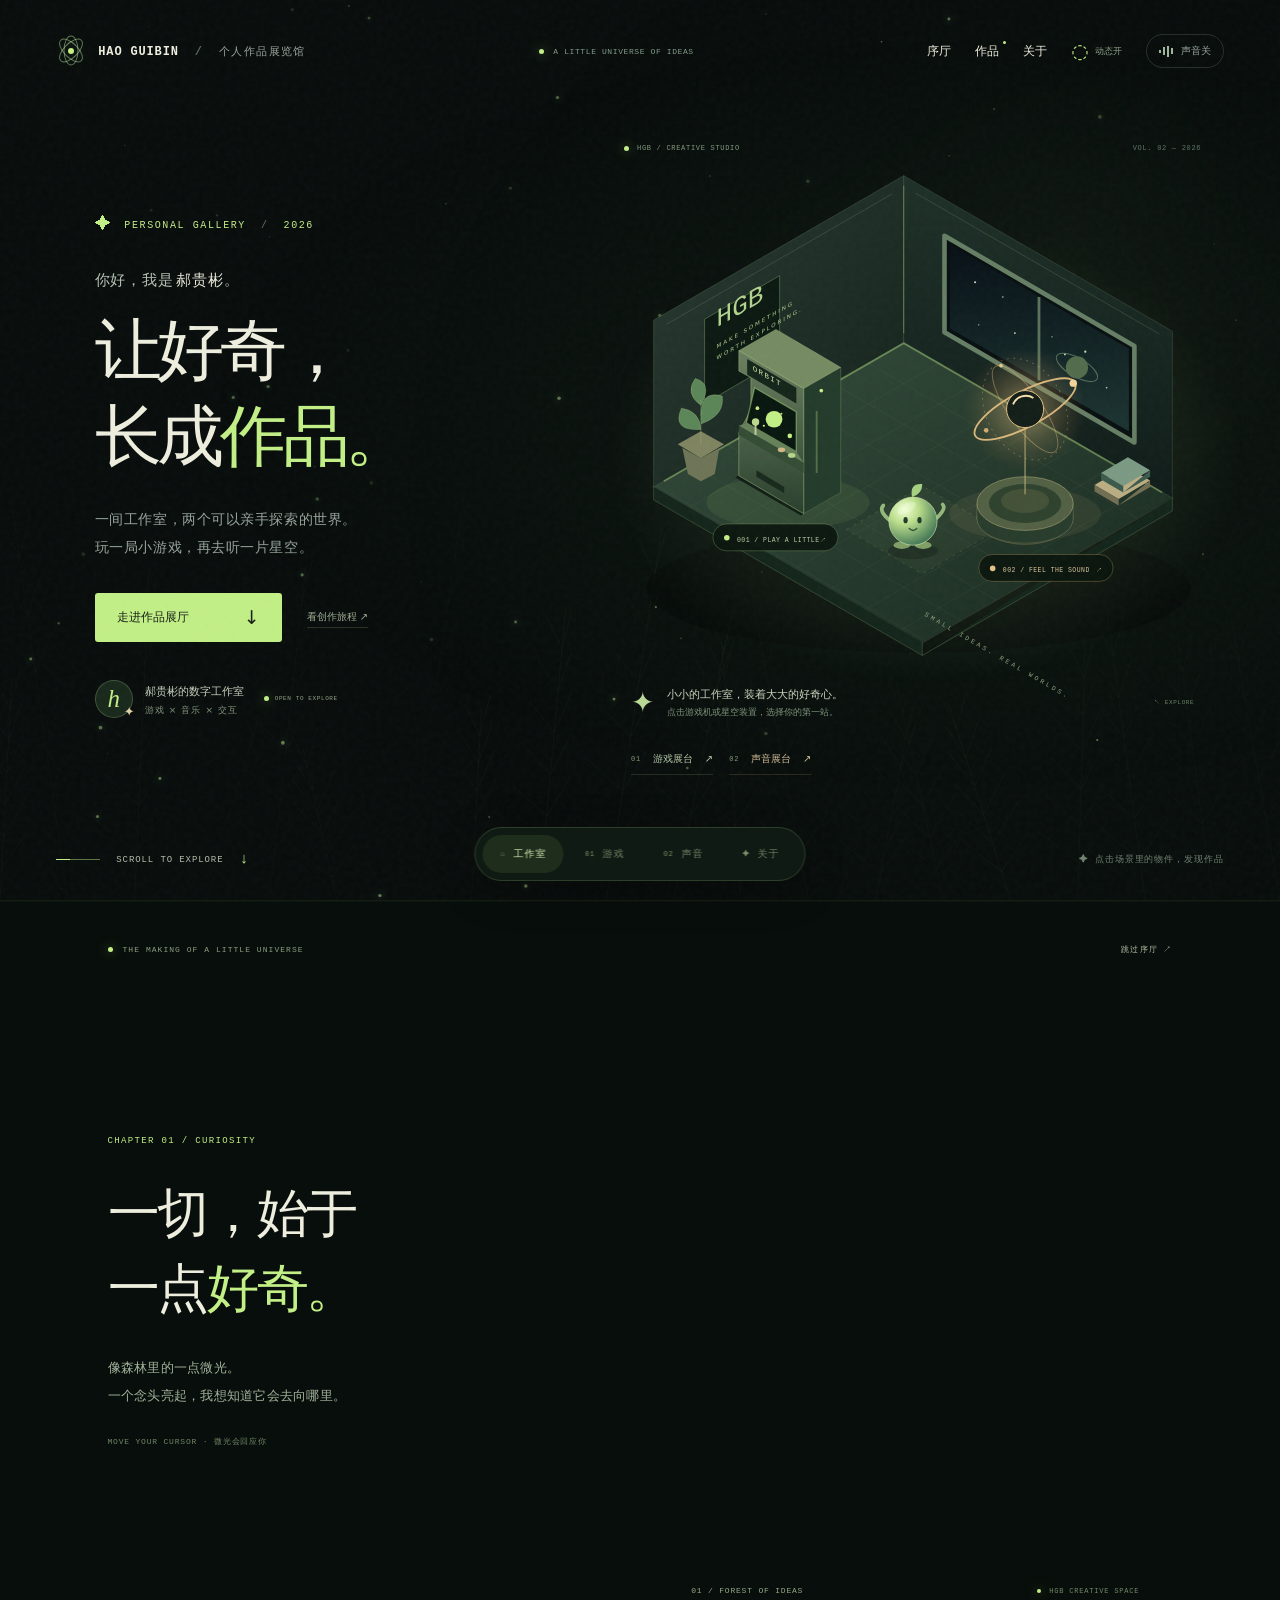
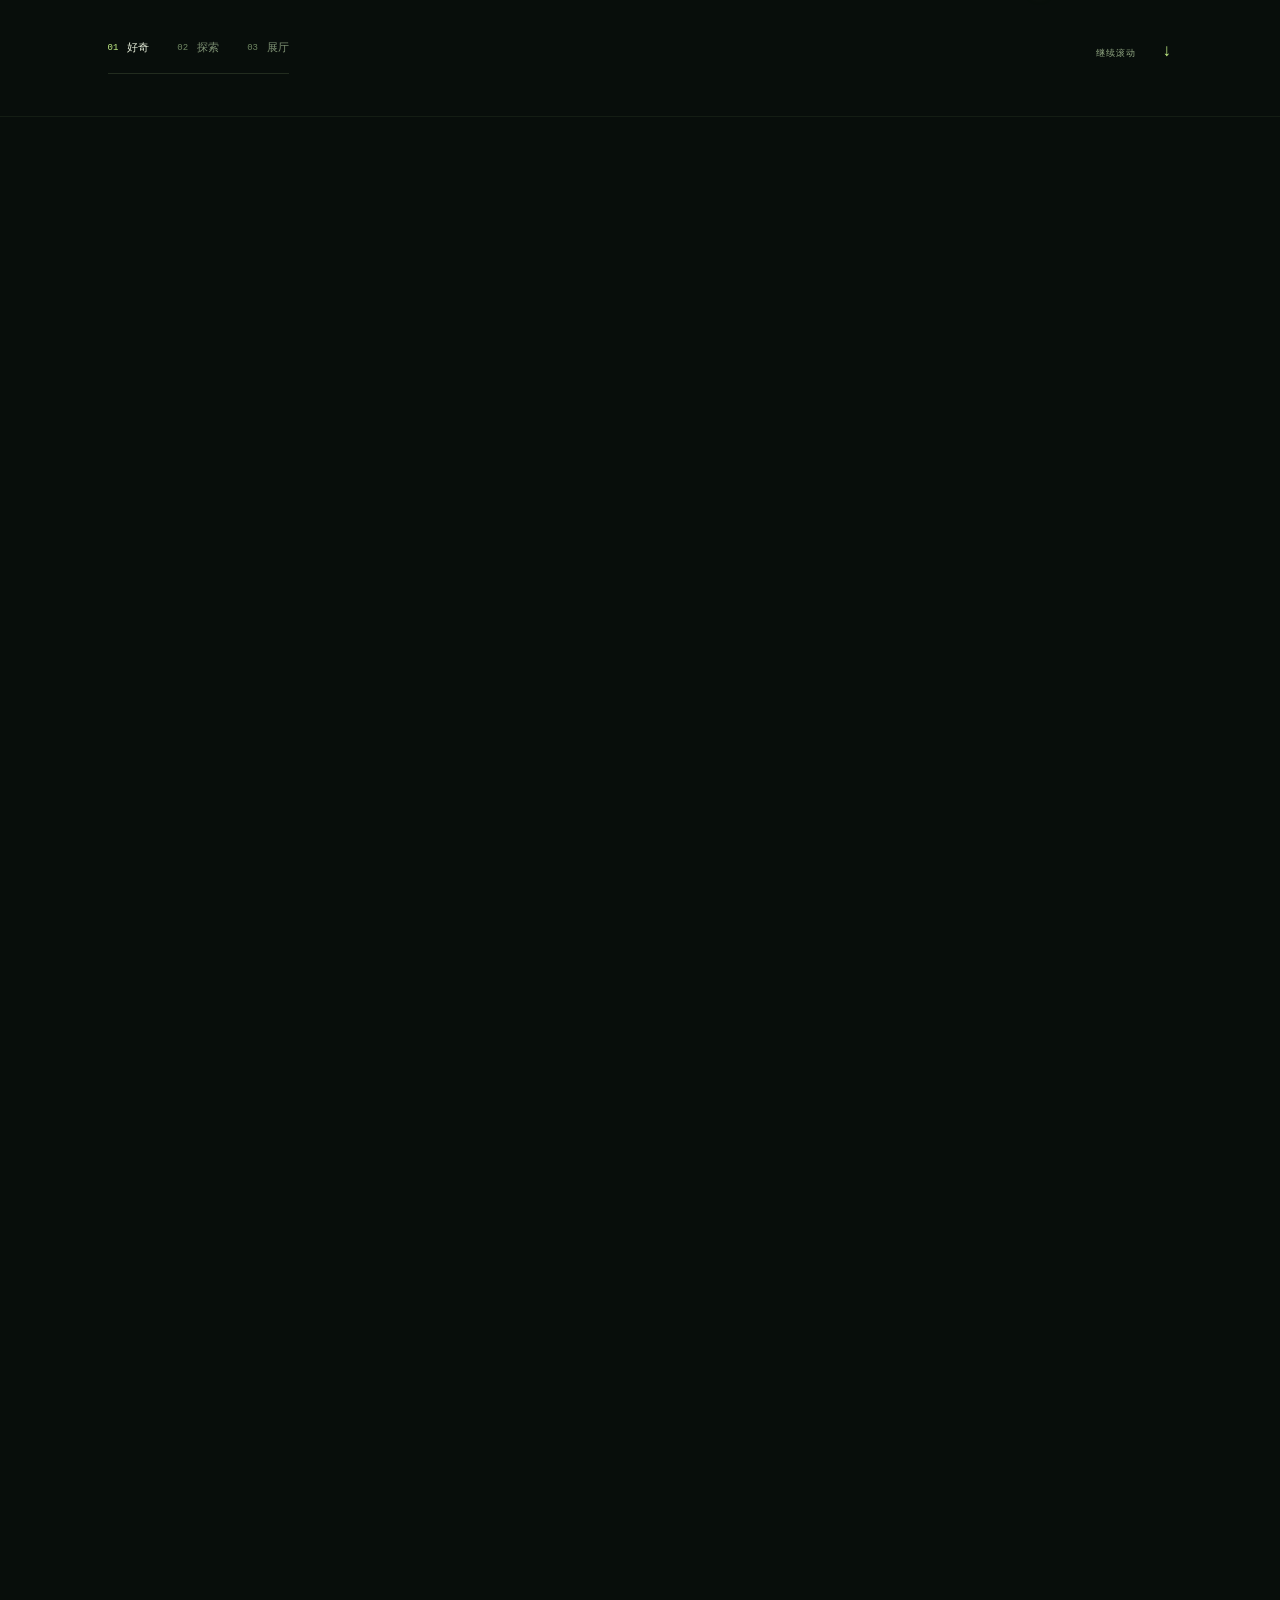
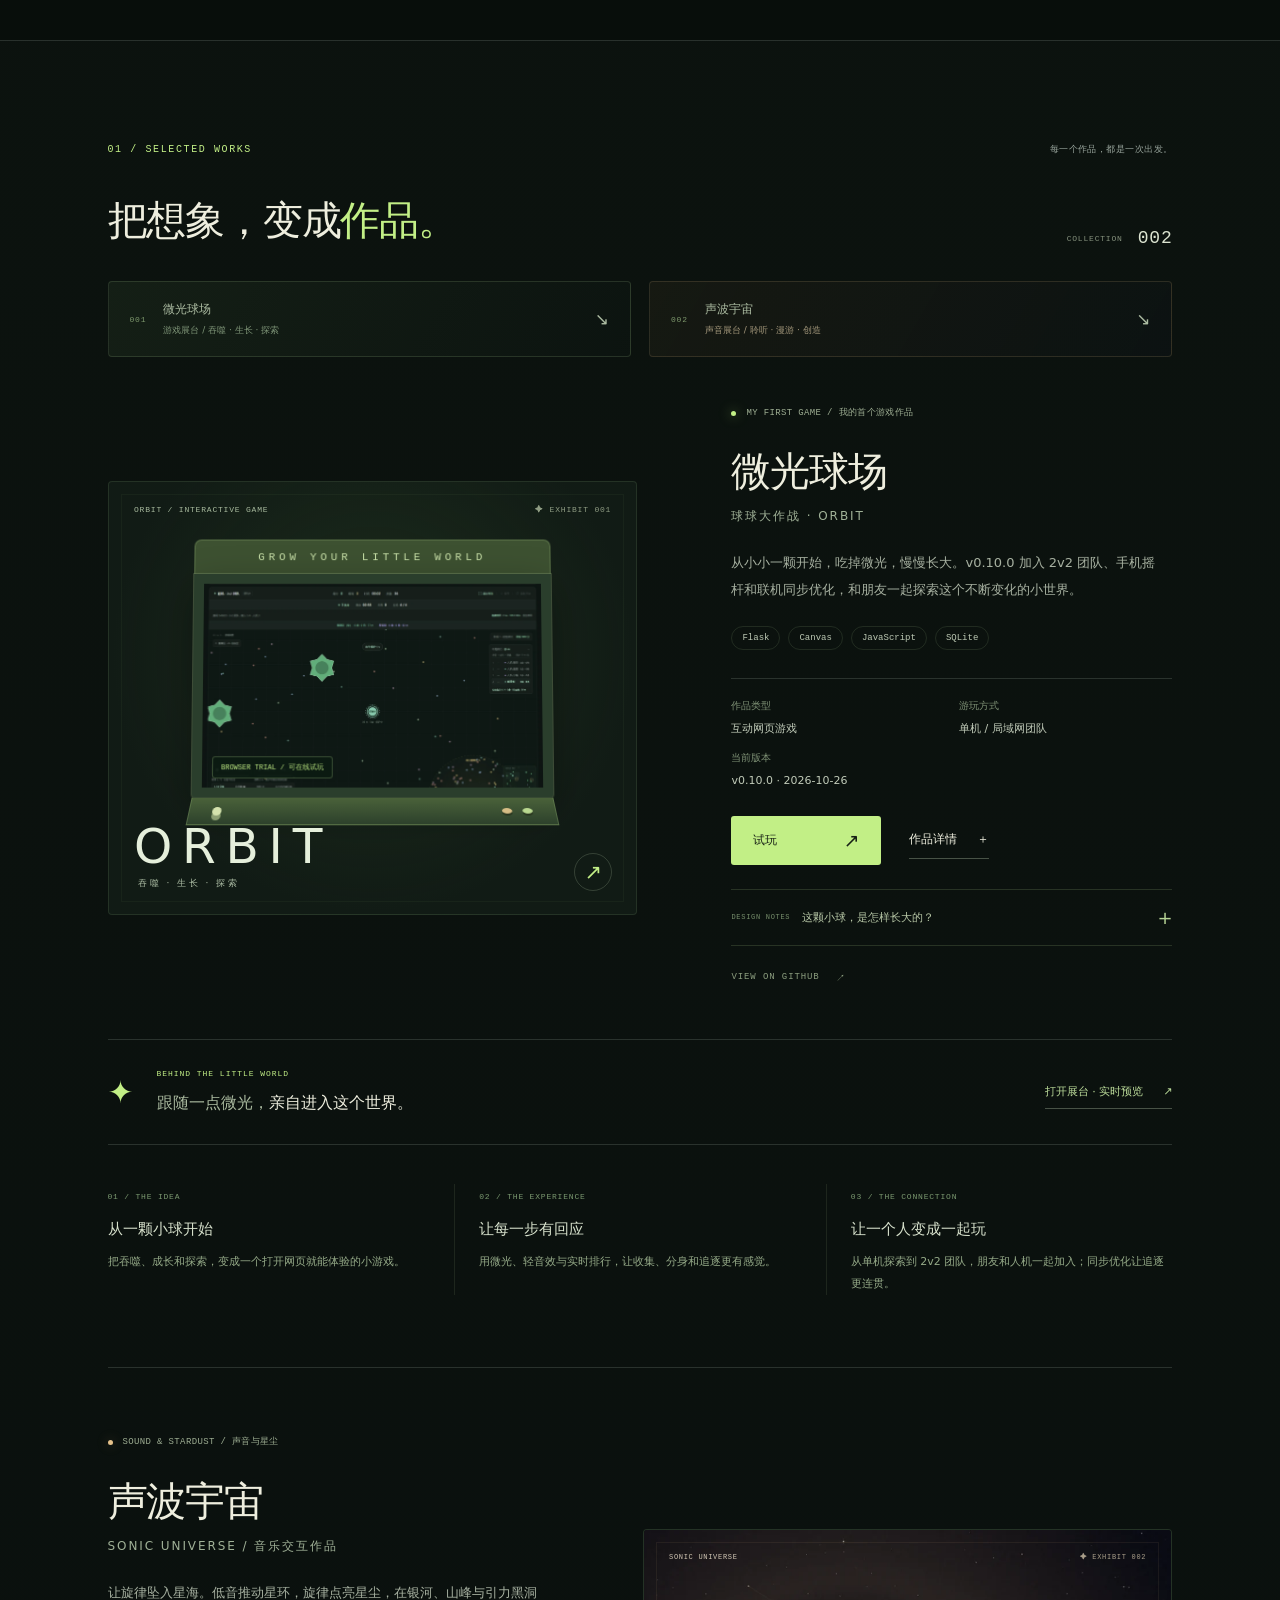
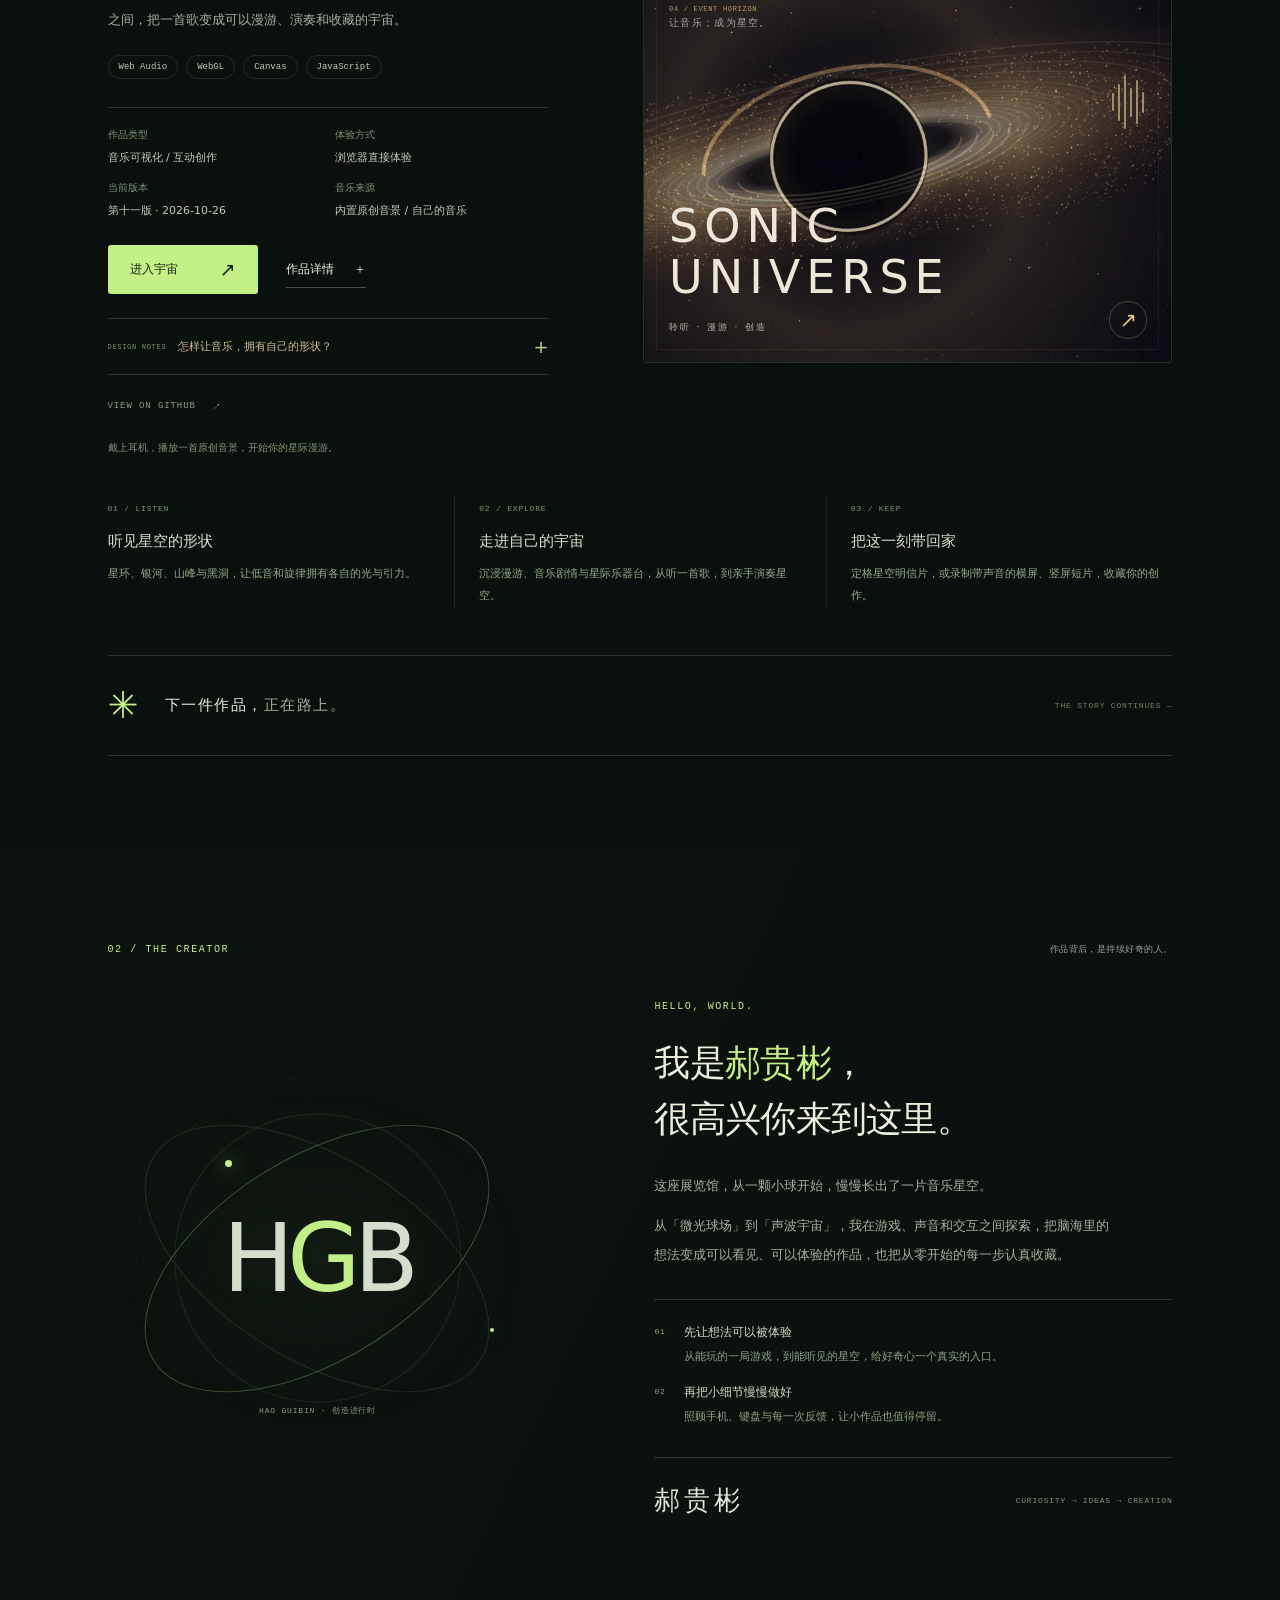
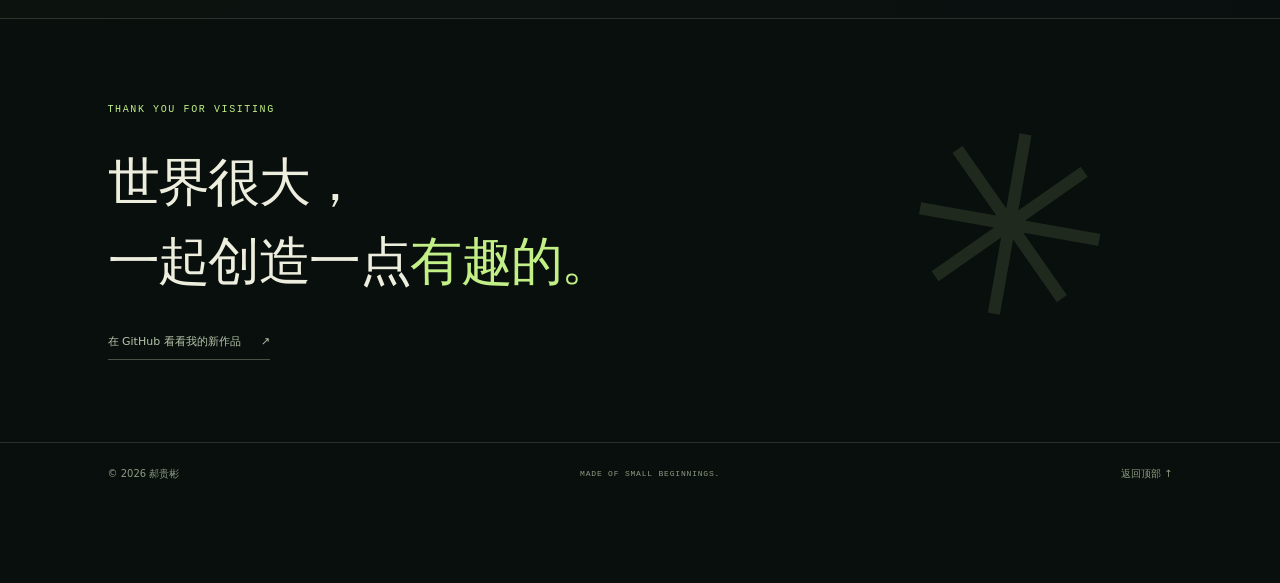
==== commit 0c3ea568: "Upgrade gallery with an interactive studio and themed exhibits" ====
--- a/outputs/personal-gallery/index.html
+++ b/outputs/personal-gallery/index.html
@@ -14,8 +14,10 @@
   <script src="assets/deployment.js?v=0100" defer></script>
   <link rel="stylesheet" href="assets/collection.css?v=0110">
   <script src="assets/content.js?v=0111" defer></script>
-  <script src="assets/gallery.js?v=0111" defer></script>
-  <script src="assets/immersive.js?v=0100" defer></script>
+  <link rel="stylesheet" href="assets/studio.css?v=0200">
+  <script src="assets/gallery.js?v=0200" defer></script>
+  <script src="assets/immersive.js?v=0200" defer></script>
+  <script src="assets/studio.js?v=0200" defer></script>
 </head>
 <body>
   <a class="skip-link" href="#works">跳到作品</a>
@@ -45,20 +47,114 @@
         <p class="eyebrow"><span class="tiny-cross" aria-hidden="true">✦</span> PERSONAL GALLERY <span class="eyebrow-slash">/</span> 2026</p>
         <p class="hero-greeting">你好，我是<span data-name>郝贵彬</span>。</p>
         <h1 id="hero-title">让好奇，<br>长成<span class="title-accent">作品。</span></h1>
-        <p class="hero-description">从一颗小球，到一个自己的宇宙。<br>这里收藏我的创造，也记录每一个新的开始。</p>
-        <div class="hero-entry"><a class="button button-primary enter-gallery" href="#journey"><span>开启这段旅程</span><span class="button-arrow" aria-hidden="true">↓</span></a><a href="#works" class="skip-intro">直接看作品 ↗</a></div>
-        <span class="hero-side-note mono">BUILT WITH CURIOSITY. ALWAYS IN PROGRESS.</span>
-      </div>
-      <div class="hero-art" aria-label="由光点、轨道和小球组成的动态星球">
-        <span class="art-coordinate mono">FIG. 001 / THE BEGINNING</span>
-        <canvas id="universe" aria-hidden="true"></canvas>
-        <div class="art-label"><span class="status-dot"></span><span>一个小小的想法，正在生长</span></div>
-        <span class="orbit-coordinate mono">HGB<br>CREATIVE<br>SPACE ↗</span>
+        <p class="hero-description">一间工作室，两个可以亲手探索的世界。<br>玩一局小游戏，再去听一片星空。</p>
+        <div class="hero-entry"><a class="button button-primary enter-gallery" href="#works"><span>走进作品展厅</span><span class="button-arrow" aria-hidden="true">↓</span></a><a href="#journey" class="skip-intro">看创作旅程 ↗</a></div>
+        <div class="creator-strip"><span class="creator-avatar" aria-hidden="true">h<span>✦</span></span><div><span>郝贵彬的数字工作室</span><p>游戏 × 音乐 × 交互</p></div><span class="studio-open mono"><i class="status-dot"></i> OPEN TO EXPLORE</span></div>
+      </div>
+      <div class="hero-art studio" data-active="all">
+        <div class="studio-topline mono"><span><i class="status-dot"></i> HGB / CREATIVE STUDIO</span><span>VOL. 02 — 2026</span></div>
+        <div class="studio-scene">
+          <svg class="studio-room" viewBox="0 0 760 590" role="group" aria-label="郝贵彬的互动工作室，选择游戏机、星空装置或微光向导">
+            <defs>
+              <linearGradient id="room-left" x2="1" y2="1"><stop stop-color="#283a31"/><stop offset="1" stop-color="#14211b"/></linearGradient>
+              <linearGradient id="room-right" x2="0" y2="1"><stop stop-color="#1e3028"/><stop offset="1" stop-color="#101c19"/></linearGradient>
+              <linearGradient id="room-floor" x2="1" y2="1"><stop stop-color="#344c3b"/><stop offset="1" stop-color="#18291f"/></linearGradient>
+              <linearGradient id="cabinet-face" x2="0" y2="1"><stop stop-color="#6b8060"/><stop offset="1" stop-color="#293f2d"/></linearGradient>
+              <linearGradient id="window-sky" x2="0" y2="1"><stop stop-color="#071016"/><stop offset="1" stop-color="#1c3431"/></linearGradient>
+              <radialGradient id="companion-glass" cx=".32" cy=".26" r=".75"><stop stop-color="#f1ffd6"/><stop offset=".4" stop-color="#bbdf8b"/><stop offset="1" stop-color="#497c58"/></radialGradient>
+              <radialGradient id="sonic-core"><stop stop-color="#fff1cd"/><stop offset=".22" stop-color="#dbb97b"/><stop offset="1" stop-color="#987343" stop-opacity="0"/></radialGradient>
+              <radialGradient id="room-glow"><stop stop-color="#bde997" stop-opacity=".18"/><stop offset="1" stop-color="#bde997" stop-opacity="0"/></radialGradient>
+              <filter id="soft-glow" x="-70%" y="-70%" width="240%" height="240%"><feGaussianBlur stdDeviation="5"/></filter>
+              <pattern id="floor-grid" width="44" height="44" patternTransform="matrix(.866 .5 -.866 .5 370 212)" patternUnits="userSpaceOnUse"><path d="M44 0H0V44" fill="none" stroke="#9bb98b" stroke-opacity=".13"/></pattern>
+            </defs>
+            <ellipse cx="386" cy="478" rx="294" ry="69" fill="#000" opacity=".24"/>
+            <ellipse cx="392" cy="334" rx="350" ry="249" fill="url(#room-glow)"/>
+            <g class="room-architecture" stroke-linejoin="round">
+              <path d="M100 368 370 212 660 380 390 536Z" fill="#09120d" stroke="#708762" stroke-opacity=".28" stroke-width="2"/>
+              <path d="M100 368V188L370 32V212Z" fill="url(#room-left)" stroke="#71906c" stroke-opacity=".3"/>
+              <path d="M370 32 660 200V380L370 212Z" fill="url(#room-right)" stroke="#71906c" stroke-opacity=".26"/>
+              <path d="M100 368 370 212 660 380 390 536Z" fill="url(#room-floor)"/>
+              <path d="M100 368 370 212 660 380 390 536Z" fill="url(#floor-grid)"/>
+              <path d="M100 368V382L390 550V536M390 550 660 394V380" fill="#14251b" stroke="#7fa266" stroke-opacity=".32"/>
+              <path d="M111 362 370 213 649 374" fill="none" stroke="#c2ef86" stroke-opacity=".38" stroke-width="2"/>
+              <path d="M370 43V202" stroke="#c2ef86" stroke-opacity=".38"/>
+              <path d="M113 193 357 52M383 51 646 203" stroke="#8aa279" stroke-opacity=".25"/>
+              <path d="M414 97 619 216V320L414 201Z" fill="#080f10" stroke="#657e64" stroke-width="5"/>
+              <path d="M420 107 613 219V308L420 197Z" fill="url(#window-sky)"/>
+              <g fill="#d2dec1"><circle cx="447" cy="147" r="1.1"/><circle cx="477" cy="163" r=".8"/><circle cx="544" cy="225" r="1"/><circle cx="566" cy="222" r="1.2"/><circle cx="589" cy="261" r=".9"/><circle cx="451" cy="193" r=".7"/><circle cx="530" cy="206" r=".7"/><circle cx="490" cy="202" r="1"/></g>
+              <ellipse cx="557" cy="239" rx="25" ry="10" transform="rotate(30 557 239)" fill="none" stroke="#9aba8e" stroke-opacity=".5"/>
+              <circle cx="557" cy="239" r="12" fill="#526c4c"/><path d="M516 163V253" stroke="#5b735b" stroke-width="3"/>
+              <path d="M155 187 236 140V231L155 278Z" fill="#0c1912" stroke="#759268" stroke-opacity=".55"/>
+              <g transform="matrix(1 -.577 0 1 168 196)" fill="#b1d38d"><text font-size="28" font-family="Consolas,monospace">HGB</text><text y="23" font-size="6" letter-spacing="2">MAKE SOMETHING</text><text y="35" font-size="6" letter-spacing="2">WORTH EXPLORING.</text></g>
+              <path d="M126 322 151 308 176 322 151 337Z" fill="#7f8460"/><path d="M131 326 151 337 171 326 166 354 151 362 137 354Z" fill="#6e7456"/>
+              <path d="M151 322V274M151 306Q119 308 130 283 150 286 151 306M151 291Q151 263 174 270 177 291 151 300M151 280Q133 267 145 251 164 256 151 280" fill="#5b8658" stroke="#a9c27d" stroke-opacity=".35"/>
+              <path d="M576 366 610 346 636 361 602 381Z" fill="#bbad83"/><path d="M576 366V373L602 388V381M602 388 636 368V361" fill="#726e52"/>
+              <path d="M583 353 612 336 636 350 607 367Z" fill="#7b9a84"/><path d="M583 353V360L607 374V367M607 374 636 357V350" fill="#3b5b4d"/>
+              <path d="M308 414 390 367 472 414 390 462Z" fill="#c0d49a" fill-opacity=".04" stroke="#c0d49a" stroke-opacity=".17" stroke-dasharray="3 6"/>
+              <text x="392" y="507" fill="#8fa783" font-family="Consolas,monospace" font-size="7" letter-spacing="3" transform="rotate(30 392 507)">SMALL IDEAS. REAL WORLDS.</text>
+            </g>
+            <a class="room-object room-game" href="#orbit-exhibit" data-room-target="orbit" aria-label="前往微光球场游戏展台">
+              <title>001 微光球场 · 点击前往游戏展台</title>
+              <ellipse class="object-halo" cx="245" cy="385" rx="88" ry="29" fill="#bbec85" opacity=".08"/>
+              <g class="cabinet">
+                <path d="M188 358 259 399 302 374 231 333Z" fill="#111e16"/>
+                <path d="M192 221 232 198 302 239 262 262Z" fill="#758b62" stroke="#b0ce87" stroke-opacity=".4"/>
+                <path d="M262 262 302 239V374L262 397Z" fill="#233b2b" stroke="#8cac75" stroke-opacity=".35"/>
+                <path d="M192 221 262 262V397L192 356V309L205 285V250L192 243Z" fill="url(#cabinet-face)" stroke="#a9c885" stroke-opacity=".5"/>
+                <path d="M201 230 254 261V278L201 247Z" fill="#14251a"/>
+                <text transform="matrix(1 .577 0 1 207 242)" fill="#d4efad" font-size="8" font-family="Consolas,monospace" letter-spacing="1.5">ORBIT</text>
+                <path d="M209 261 254 287V330L200 299Z" fill="#08170f" stroke="#a7d87d" stroke-opacity=".5" stroke-width="1.5"/>
+                <g fill="#c2ef86"><circle class="cabinet-ball" cx="230" cy="295" r="9"/><circle cx="212" cy="283" r="2"/><circle cx="247" cy="313" r="2.5"/><circle cx="238" cy="289" r="1"/><circle cx="219" cy="302" r="1.2"/></g>
+                <path d="M200 299 254 330 262 342 192 302Z" fill="#668159"/>
+                <path d="M192 302V312L262 353V342Z" fill="#344c34"/>
+                <path d="M210 312V299" stroke="#c3cba1" stroke-width="2"/><circle cx="210" cy="298" r="4" fill="#bcd98e"/>
+                <ellipse cx="238" cy="328" rx="4" ry="2.5" fill="#d0b787"/><ellipse cx="249" cy="334" rx="4" ry="2.5" fill="#bad78d"/>
+                <path d="M211 350 241 368V375L211 357Z" fill="#172a1c"/><path d="M276 286V353" stroke="#c2ef86" stroke-opacity=".3" stroke-width="2"/>
+                <circle cx="281" cy="264" r="2" fill="#c2ef86"/>
+              </g>
+              <g class="room-tag"><rect x="164" y="408" width="135" height="29" rx="14.5"/><circle cx="179" cy="423" r="3"/><text x="190" y="427">001 / PLAY A LITTLE</text><text x="280" y="427">↗</text></g>
+            </a>
+            <a class="room-object room-sonic" href="#sonic-exhibit" data-room-target="sonic" aria-label="前往声波宇宙音乐展台">
+              <title>002 声波宇宙 · 点击前往音乐展台</title>
+              <ellipse class="object-halo" cx="501" cy="397" rx="82" ry="29" fill="#e7bd7e" opacity=".08"/>
+              <ellipse cx="501" cy="401" rx="52" ry="29" fill="#1d2a22" stroke="#b89d65" stroke-opacity=".4"/>
+              <path d="M449 386V401C449 438 553 438 553 401V386" fill="#283c2c" stroke="#8e9e73" stroke-opacity=".35"/>
+              <ellipse cx="501" cy="386" rx="52" ry="29" fill="#526044" stroke="#c3ba80" stroke-opacity=".5"/>
+              <ellipse cx="501" cy="386" rx="39" ry="21" fill="#2e422d"/><ellipse cx="501" cy="383" rx="26" ry="13" fill="#d2ba7e" opacity=".13"/>
+              <path d="M501 376V306" stroke="#c8b780" stroke-width="2" stroke-opacity=".5"/>
+              <g class="sonic-sculpture">
+                <circle cx="501" cy="284" r="66" fill="url(#sonic-core)" opacity=".4"/>
+                <ellipse cx="501" cy="284" rx="61" ry="19" transform="rotate(-28 501 284)" fill="none" stroke="#d9b77b" stroke-width="2"/>
+                <ellipse cx="501" cy="284" rx="56" ry="18" transform="rotate(55 501 284)" fill="none" stroke="#d9b77b" stroke-opacity=".45"/>
+                <ellipse cx="501" cy="284" rx="42" ry="58" transform="rotate(-28 501 284)" fill="none" stroke="#e6c38d" stroke-opacity=".35" stroke-dasharray="2 5"/>
+                <circle cx="501" cy="284" r="20" fill="#131e19" stroke="#e9c98a"/><path d="M488 279a15 15 0 0 1 22-7" fill="none" stroke="#f6dfac" stroke-width="2"/>
+                <circle cx="553" cy="256" r="4" fill="#f0d69b"/><circle cx="475" cy="237" r="2" fill="#e5c98d"/><circle cx="459" cy="307" r="2.5" fill="#cfad70"/>
+              </g>
+              <g class="room-tag"><rect x="451" y="441" width="145" height="29" rx="14.5"/><circle cx="466" cy="456" r="3"/><text x="477" y="460">002 / FEEL THE SOUND</text><text x="578" y="460">↗</text></g>
+            </a>
+            <g class="room-companion" role="button" tabindex="0" aria-label="和微光向导打招呼">
+              <title>微光向导 · 点我打个招呼</title>
+              <circle class="companion-hit-area" cx="380" cy="401" r="54" fill="transparent" pointer-events="all"/>
+              <ellipse cx="380" cy="437" rx="27" ry="9" fill="#000" opacity=".22"/>
+              <g class="companion-body">
+                <path d="M356 405Q342 394 348 388M402 405Q417 392 412 387" fill="none" stroke="#94b87b" stroke-width="4" stroke-linecap="round"/>
+                <ellipse cx="368" cy="431" rx="9" ry="4" fill="#7f9e65"/><ellipse cx="391" cy="431" rx="9" ry="4" fill="#7f9e65"/>
+                <circle cx="380" cy="405" r="26" fill="url(#companion-glass)" stroke="#e1f8bb" stroke-opacity=".6"/>
+                <ellipse cx="373" cy="391" rx="11" ry="5" fill="#f1ffdf" opacity=".35" transform="rotate(-30 373 391)"/>
+                <g class="companion-eyes" fill="#203b2b"><ellipse cx="372" cy="404" rx="2.3" ry="3.4"/><ellipse cx="387" cy="404" rx="2.3" ry="3.4"/></g>
+                <path d="M376 413q4 4 8 0" fill="none" stroke="#355338" stroke-width="1.5" stroke-linecap="round"/>
+                <path d="M379 379Q376 364 390 365Q390 376 379 379Z" fill="#a6d181"/>
+              </g>
+            </g>
+          </svg>
+        </div>
+        <div class="studio-caption"><span class="studio-caption-icon" aria-hidden="true">✦</span><div><p id="studio-hint">小小的工作室，装着大大的好奇心。</p><span>点击游戏机或星空装置，选择你的第一站。</span></div><span class="mono">↖ EXPLORE</span></div>
+        <nav class="studio-shortcuts" aria-label="工作室作品入口"><a href="#orbit-exhibit" data-room-target="orbit"><span class="mono">01</span> 游戏展台 <span aria-hidden="true">↗</span></a><a href="#sonic-exhibit" data-room-target="sonic"><span class="mono">02</span> 声音展台 <span aria-hidden="true">↗</span></a></nav>
       </div>
       <div class="hero-footer">
-        <a href="#journey" class="scroll-hint mono"><span class="scroll-line"></span> SCROLL TO EXPLORE <span aria-hidden="true">↓</span></a>
+        <a href="#works" class="scroll-hint mono"><span class="scroll-line"></span> SCROLL TO EXPLORE <span aria-hidden="true">↓</span></a>
         <span class="hero-index mono"><span>02</span> / EXHIBITS · 游戏与音乐</span>
-        <span class="pointer-note mono">✦ 移动鼠标，让微光跟随你</span>
+        <span class="pointer-note mono">✦ 点击场景里的物件，发现作品</span>
       </div>
     </section>
     <section id="journey" class="journey-section" aria-label="从好奇到作品的三幕旅程">
@@ -88,11 +184,15 @@
     <section id="works" class="works-section section-shell" aria-labelledby="works-title">
       <div class="section-topline reveal"><span class="eyebrow">01 / SELECTED WORKS</span><span class="mono muted">每一个作品，都是一次出发。</span></div>
       <div class="section-heading reveal"><h2 id="works-title">把想象，变成<span>作品。</span></h2><span class="exhibit-count mono">COLLECTION <b>002</b></span></div>
-      <nav class="collection-index reveal" aria-label="选择展品"><a href="#orbit-exhibit"><span class="mono">001</span> 微光球场 <span aria-hidden="true">↘</span></a><a href="#sonic-exhibit"><span class="mono">002</span> 声波宇宙 <span aria-hidden="true">↘</span></a></nav>
+      <nav class="collection-index reveal" aria-label="选择展品">
+        <a href="#orbit-exhibit"><span class="mono">001</span><span class="index-copy">微光球场<small>游戏展台 / 吞噬 · 生长 · 探索</small></span><span aria-hidden="true">↘</span></a>
+        <a href="#sonic-exhibit"><span class="mono">002</span><span class="index-copy">声波宇宙<small>声音展台 / 聆听 · 漫游 · 创造</small></span><span aria-hidden="true">↘</span></a>
+      </nav>
       <article id="orbit-exhibit" class="project-feature exhibit-anchor reveal">
-        <button class="project-art" id="open-project-art" type="button" aria-label="查看微光球场作品详情">
+        <button class="project-art" id="open-project-art" type="button" aria-label="打开微光球场游戏机展台，查看详情并试玩">
           <div class="project-art-top mono"><span>ORBIT / INTERACTIVE GAME</span><span>✦ EXHIBIT 001</span></div>
           <canvas id="orbit-cover" aria-hidden="true"></canvas>
+          <span class="arcade-display" aria-hidden="true"><span class="arcade-marquee">GROW YOUR LITTLE WORLD</span><span class="arcade-screen"><img src="assets/orbit-preview.webp" alt="" width="1440" height="960" loading="lazy" decoding="async"><span class="screen-badge">BROWSER TRIAL / 可在线试玩</span></span><span class="arcade-deck"><i class="arcade-stick"></i><i></i><i></i></span></span>
           <span class="cover-word" aria-hidden="true">ORBIT</span>
           <span class="cover-caption">吞噬 · 生长 · 探索</span>
           <span class="art-open" aria-hidden="true">↗</span>
@@ -104,6 +204,7 @@
           <div class="project-tags" aria-label="项目技术"><span>Flask</span><span>Canvas</span><span>JavaScript</span><span>SQLite</span></div>
           <dl class="project-meta"><div><dt>作品类型</dt><dd>互动网页游戏</dd></div><div><dt>游玩方式</dt><dd data-game-experience>单机 / 局域网团队</dd></div><div><dt>当前版本</dt><dd><span data-project-version>v0.10.0</span> · <time data-project-updated datetime="2026-10-26">2026-10-26</time></dd></div></dl>
           <div class="project-actions"><a class="button button-primary play-link" href="play/" target="_blank" rel="noopener"><span data-play-label>试玩</span><span class="button-arrow" aria-hidden="true">↗</span></a><button id="open-project" class="text-link" type="button">作品详情 <span aria-hidden="true">＋</span></button></div>
+          <details class="case-study"><summary><span class="mono">DESIGN NOTES</span> 这颗小球，是怎样长大的？</summary><div class="case-content"><div><h4>一个简单的起点</h4><p>收集、成长、躲避更大的对手。把这些直觉变成规则，让第一次打开游戏的人也能开始探索。</p></div><div><h4>让每一次操作都有回应</h4><p>用质量变化、分身和吐孢子形成选择；加入生存与团队玩法，让探索逐渐变成策略。</p></div><div><h4>让体验更容易开始</h4><p>网页保留经典与生存单机试玩，手机使用摇杆；局域网联机留在完整版，体验入口各自清楚。</p></div></div></details>
           <a class="source-link mono" data-repository href="https://github.com/Hgb-2005/orbit-game" target="_blank" rel="noopener">VIEW ON GITHUB <span aria-hidden="true">↗</span></a>
         </div>
       </article>
@@ -117,6 +218,7 @@
           <div class="project-tags" aria-label="声波宇宙项目技术"><span>Web Audio</span><span>WebGL</span><span>Canvas</span><span>JavaScript</span></div>
           <dl class="project-meta"><div><dt>作品类型</dt><dd>音乐可视化 / 互动创作</dd></div><div><dt>体验方式</dt><dd>浏览器直接体验</dd></div><div><dt>当前版本</dt><dd><span data-sonic-edition>第十一版</span> · <time data-sonic-updated datetime="2026-10-26">2026-10-26</time></dd></div><div><dt>音乐来源</dt><dd>内置原创音景 / 自己的音乐</dd></div></dl>
           <div class="project-actions"><a class="button button-primary sonic-link" href="https://hgb-2005.github.io/sonic-universe/" target="_blank" rel="noopener"><span>进入宇宙</span><span class="button-arrow" aria-hidden="true">↗</span></a><button class="text-link" data-open-sonic type="button">作品详情 <span aria-hidden="true">＋</span></button></div>
+          <details class="case-study"><summary><span class="mono">DESIGN NOTES</span> 怎样让音乐，拥有自己的形状？</summary><div class="case-content"><div><h4>从听见，到看见</h4><p>把声音的能量变化转化为星尘、光环与引力，让不同的音乐拥有不同的空间表情。</p></div><div><h4>从观看，到参与</h4><p>用沉浸漫游、音乐剧情和星际乐器，把被动观看变成可以探索、演奏和调整的体验。</p></div><div><h4>给这一刻一个出口</h4><p>用明信片和有声短片保存创作。可以从内置原创音景开始，也可以导入自己的音乐。</p></div></div></details>
           <a class="source-link mono" data-sonic-repository href="https://github.com/Hgb-2005/sonic-universe" target="_blank" rel="noopener">VIEW ON GITHUB <span aria-hidden="true">↗</span></a>
           <p class="sonic-listening-note">戴上耳机，播放一首原创音景，开始你的星际漫游。</p>
         </div>
@@ -124,6 +226,7 @@
           <img src="assets/sonic-blackhole.webp" alt="声波宇宙真实画面：金色星尘环绕引力黑洞，构成可以随音乐变化的宇宙" width="1200" height="750" loading="lazy" decoding="async">
           <span class="project-art-top mono"><span>SONIC UNIVERSE</span><span>✦ EXHIBIT 002</span></span>
           <span class="sonic-art-coordinate mono">04 / EVENT HORIZON<br><span>让音乐，成为星空。</span></span>
+          <span class="sonic-equalizer" aria-hidden="true"><i style="--bar:18px;--delay:-.2s"></i><i style="--bar:37px;--delay:-.8s"></i><i style="--bar:54px;--delay:-.4s"></i><i style="--bar:29px;--delay:-1s"></i><i style="--bar:44px;--delay:-.6s"></i><i style="--bar:21px;--delay:-.3s"></i></span>
           <span class="sonic-cover-title" aria-hidden="true">SONIC<br>UNIVERSE<span>聆听 · 漫游 · 创造</span></span>
           <span class="art-open" aria-hidden="true">↗</span>
         </button>
@@ -135,13 +238,13 @@
       <div class="section-topline reveal"><span class="eyebrow">02 / THE CREATOR</span><span class="mono muted">作品背后，是持续好奇的人。</span></div>
       <div class="about-layout reveal">
         <div class="identity-art" aria-hidden="true"><div class="identity-orbit orbit-one"></div><div class="identity-orbit orbit-two"></div><span class="identity-initials">H<span>G</span>B</span><span class="identity-name mono">HAO GUIBIN · 创造进行时</span><span class="identity-point point-one"></span><span class="identity-point point-two"></span></div>
-        <div class="about-copy"><p class="eyebrow">HELLO, WORLD.</p><h2 id="about-title">我是<span data-name>郝贵彬</span>，<br>很高兴你来到这里。</h2><p>这座展览馆，从一颗小球开始，慢慢长出了一片音乐星空。</p><p>从「微光球场」到「声波宇宙」，我在游戏、声音和交互之间探索，把脑海里的想法变成可以看见、可以体验的作品，也把从零开始的每一步认真收藏。</p><div class="about-signature"><span data-name>郝贵彬</span><span class="mono">CURIOSITY → IDEAS → CREATION</span></div></div>
+        <div class="about-copy"><p class="eyebrow">HELLO, WORLD.</p><h2 id="about-title">我是<span data-name>郝贵彬</span>，<br>很高兴你来到这里。</h2><p>这座展览馆，从一颗小球开始，慢慢长出了一片音乐星空。</p><p>从「微光球场」到「声波宇宙」，我在游戏、声音和交互之间探索，把脑海里的想法变成可以看见、可以体验的作品，也把从零开始的每一步认真收藏。</p><div class="studio-principles" aria-label="我的创作方向"><article><span class="mono">01</span><div><h3>先让想法可以被体验</h3><p>从能玩的一局游戏，到能听见的星空，给好奇心一个真实的入口。</p></div></article><article><span class="mono">02</span><div><h3>再把小细节慢慢做好</h3><p>照顾手机、键盘与每一次反馈，让小作品也值得停留。</p></div></article></div><div class="about-signature"><span data-name>郝贵彬</span><span class="mono">CURIOSITY → IDEAS → CREATION</span></div></div>
       </div>
     </section>
     <section class="closing section-shell reveal"><span class="eyebrow">THANK YOU FOR VISITING</span><p>世界很大，<br>一起创造一点<span>有趣的。</span></p><a class="text-link" data-profile href="https://github.com/Hgb-2005" target="_blank" rel="noopener">在 GitHub 看看我的新作品 <span aria-hidden="true">↗</span></a><span class="closing-spark" aria-hidden="true">✳</span></section>
   </main>
   <footer class="site-footer section-shell"><span>© <span data-year>2026</span> <span data-name>郝贵彬</span></span><span class="mono">MADE OF SMALL BEGINNINGS.</span><a href="#home">返回顶部 ↑</a></footer>
-  <nav class="space-nav" aria-label="展览馆楼层"><a href="#home" aria-current="location"><span>01</span><span class="space-label">入口</span></a><a href="#journey"><span>02</span><span class="space-label">序厅</span></a><a href="#works"><span>03</span><span class="space-label">作品</span></a><a href="#about"><span>04</span><span class="space-label">关于</span></a></nav>
+  <nav class="space-nav" aria-label="展厅快捷导航"><a href="#home" data-floor="home" aria-current="location"><span>⌂</span><span class="space-label">工作室</span></a><a href="#orbit-exhibit" data-floor="orbit"><span>01</span><span class="space-label">游戏</span></a><a href="#sonic-exhibit" data-floor="sonic"><span>02</span><span class="space-label">声音</span></a><a href="#about" data-floor="about"><span>✦</span><span class="space-label">关于</span></a></nav>
   <dialog id="project-dialog" aria-labelledby="dialog-title">
     <button class="dialog-close" id="close-project" type="button" aria-label="关闭作品详情">×</button>
     <div class="detail-stage"><div class="preview-topbar"><span class="mono"><i class="status-dot"></i> ORBIT / LIVE EXHIBIT</span><button id="stop-preview" type="button" hidden>结束试玩 <span aria-hidden="true">↗</span></button><span id="preview-state" role="status">正在准备预览…</span></div><div class="live-preview"><img src="assets/orbit-preview.webp" alt="微光球场的真实游戏画面：小球在食物与对手之间探索" width="1440" height="960"><iframe id="game-preview" title="微光球场实时预览" tabindex="-1" data-preview-url="play/?exhibit=1"></iframe><div class="preview-curtain"><span class="preview-orbit" aria-hidden="true">◌</span><p>一个可以亲手探索的世界。</p><span>点击进入，试着收集第一点微光。</span><button id="activate-preview" class="button button-primary" type="button">在展厅内试玩 <span aria-hidden="true">↗</span></button><span class="preview-offline" hidden>当前为静态预览，请启动本机展览馆，或下载完整游戏。</span></div></div><p class="preview-bottom mono">EAT. GROW. EXPLORE.<span>EXHIBIT 001 — HAO GUIBIN</span></p></div>
@@ -152,6 +255,7 @@
     <div class="sonic-detail-art"><img src="assets/sonic-preview.webp" alt="声波宇宙第十一版完整界面，包含音乐播放器、宇宙形态、视觉预设和引力黑洞" width="1000" height="962" loading="lazy" decoding="async"><span class="mono">EXHIBIT 002 / SOUND & STARDUST</span></div>
     <div class="dialog-content"><p class="eyebrow">EXHIBIT 002 / PROJECT NOTES</p><h2 id="sonic-dialog-title">声波宇宙<span>SONIC UNIVERSE</span></h2><p class="dialog-intro">让音乐，成为星空。<br><span data-sonic-edition>第十一版</span> · 在浏览器里聆听、漫游与创作</p><div class="project-tags"><span>Web Audio</span><span>WebGL</span><span>Canvas</span></div><p>播放内置原创音景，或导入自己的音乐。声音分析驱动星尘与光环，低音和旋律在四种宇宙形态之间展开。</p><div class="detail-grid"><div><span class="mono">01 / A UNIVERSE TO EXPLORE</span><h3>沉浸漫游</h3><p>星环、银河、山峰与引力黑洞；拖动旋转、缩放视角，用音乐剧情串起一段星际旅程。</p></div><div><span class="mono">02 / A MOMENT TO KEEP</span><h3>亲手创作</h3><p>弹奏星际乐器，录制循环与叠录；保存视觉预设，导出明信片或带声音的短片。</p></div></div><p class="sonic-privacy-note">导入的音乐、图片与草稿保存在当前浏览器中。推荐使用 Edge 或 Chrome，戴上耳机体验。</p><div class="dialog-actions"><a class="button button-primary sonic-link" href="https://hgb-2005.github.io/sonic-universe/" target="_blank" rel="noopener">进入宇宙 <span aria-hidden="true">↗</span></a><a class="text-link" data-sonic-repository href="https://github.com/Hgb-2005/sonic-universe" target="_blank" rel="noopener">查看源码 ↗</a></div></div>
   </dialog>
+  <p class="sr-only" id="studio-announcement" aria-live="polite"></p>
   <p class="sr-only" id="sound-status" aria-live="polite"></p>
 </body>
 </html>
--- a/outputs/personal-gallery/assets/studio.css
+++ b/outputs/personal-gallery/assets/studio.css
@@ -0,0 +1,159 @@
+/* Original miniature studio and exhibit furniture. No remote models or fonts. */
+.hero { min-height: 850px; max-height: 1080px; padding-left: 7.4vw; }
+.hero-copy { width: 43%; }
+.hero h1 { font-size: clamp(52px, 5.2vw, 80px); }
+.hero-greeting { margin-top: 32px; }
+.hero-description { font-size: 14px; line-height: 2; }
+.creator-strip { display: flex; gap: 12px; align-items: center; margin-top: 38px; }
+.creator-avatar { display: grid; place-items: center; width: 38px; height: 38px; border: 1px solid #aacb8e44; border-radius: 50%; font: italic 25px Georgia, serif; color: #c2ef86; position: relative; background: #18281b; }
+.creator-avatar > span { position: absolute; right: -3px; bottom: -2px; font: 13px var(--sans); color: #e0d3a7; }
+.creator-strip > div > span { font-size: 11px; color: #c8d1be; }
+.creator-strip p { font-size: 9px; color: #81947b; margin-top: 5px; letter-spacing: .12em; }
+.studio-open { display: flex; align-items: center; gap: 6px; font-size: 6px; color: #93a186; margin-left: 8px; }
+.studio { position: absolute; width: 55%; right: 1.2vw; top: 16%; height: auto; }
+.studio:before { display: none; }
+.studio-topline { display: flex; justify-content: space-between; padding: 0 9%; font-size: 7px; color: #839a7e; }
+.studio-topline > span:first-child { display: flex; align-items: center; gap: 8px; }
+.studio-topline > span:last-child { color: #5e7665; }
+.studio-scene { perspective: 1200px; margin: -6px 0 -17px; }
+.studio-room { display: block; width: 100%; height: auto; overflow: visible; transform: rotateX(var(--room-x, 0deg)) rotateY(var(--room-y, 0deg)); transition: transform .5s ease-out; transform-origin: 50% 60%; }
+.room-object { cursor: pointer; outline: none; }
+.room-object .cabinet, .sonic-sculpture { transform-box: fill-box; transform-origin: center; transition: transform .4s, filter .4s; }
+.room-object .object-halo { transition: opacity .35s; }
+.room-object:hover .object-halo, .room-object:focus-visible .object-halo { opacity: .28; }
+.room-object:hover .cabinet, .room-object:focus-visible .cabinet { transform: translateY(-5px); filter: brightness(1.18); }
+.room-object:hover .sonic-sculpture, .room-object:focus-visible .sonic-sculpture { transform: translateY(-6px); filter: brightness(1.25); }
+.room-tag rect { fill: #0a150eea; stroke: #9abd7b55; stroke-width: 1; transition: fill .25s, stroke .25s; }
+.room-tag text { font: 7px Consolas, monospace; letter-spacing: .5px; fill: #becea7; }
+.room-tag circle { fill: #c2ef86; }
+.room-sonic .room-tag rect { stroke: #c8a96e55; }
+.room-sonic .room-tag circle { fill: #e5c28b; }
+.room-sonic .room-tag text { fill: #dac59b; }
+.room-object:hover .room-tag rect, .room-object:focus-visible .room-tag rect { fill: #243b24; stroke: #c2ef86; }
+.room-sonic:hover .room-tag rect, .room-sonic:focus-visible .room-tag rect { fill: #393323; stroke: #e5c28b; }
+.studio[data-active=orbit] .room-sonic, .studio[data-active=sonic] .room-game { opacity: .5; }
+.room-object { transition: opacity .35s; }
+.studio-caption { margin: 0 10%; display: flex; align-items: center; gap: 12px; min-height: 53px; }
+.studio-caption-icon { font-size: 28px; color: #b9d997; }
+.studio-caption p { font-size: 11px; color: #ccd5bf; line-height: 1.8; }
+.studio-caption div > span { display: block; margin-top: 2px; font-size: 9px; color: #7e947b; }
+.studio-caption > .mono { margin-left: auto; font-size: 6px; color: #6b8469; white-space: nowrap; }
+.studio-shortcuts { display: flex; gap: 16px; margin: 15px 10% 0; }
+.studio-shortcuts a { display: flex; align-items: center; gap: 12px; border-bottom: 1px solid #9bb9872e; padding: 8px 0; font-size: 10px; color: #b7c8a8; }
+.studio-shortcuts .mono { font-size: 7px; color: #829874; }
+.studio-shortcuts a:last-child { color: #d0bc94; border-color: #c3aa792e; }
+.studio-shortcuts a:hover { border-color: currentColor; }
+.room-companion { cursor: pointer; outline: none; }
+.companion-body { transform-box: fill-box; transform-origin: center; animation: companion-float 4s ease-in-out infinite; }
+.room-companion:focus-visible > ellipse, .room-companion:hover > ellipse { fill: #c2ef86; opacity: .25; }
+.room-companion:focus-visible .companion-body { filter: drop-shadow(0 0 5px #c2ef8688); }
+.room-companion.is-greeting .companion-body { animation: companion-greeting .6s ease-in-out; }
+.sonic-sculpture { animation: sculpture-float 6s ease-in-out infinite; }
+@keyframes companion-float { 50% { transform: translateY(-5px); } }
+@keyframes sculpture-float { 50% { transform: translateY(-4px); } }
+@keyframes companion-greeting { 30% { transform: translateY(-12px) rotate(-10deg); } 65% { transform: translateY(-7px) rotate(9deg); } }
+.journey-section { height: 260svh; min-height: 1700px; }
+.collection-index { display: grid; grid-template-columns: 1fr 1fr; gap: 18px; margin: -15px 0 48px; }
+.collection-index a { padding: 19px 21px; border: 1px solid #a4c58e2b; border-radius: 4px; background: linear-gradient(120deg, #23342166, #0e181366); gap: 17px; font-size: 12px; transition: border-color .25s, background .25s; }
+.collection-index a:last-child { background: linear-gradient(120deg, #352d1d44, #0e141866); border-color: #c9ac792b; }
+.collection-index a:hover { background: #24352288; }
+.collection-index .index-copy { display: grid; gap: 6px; }
+.index-copy small { font-size: 9px; color: #7e9477; font-weight: 400; }
+.collection-index a:last-child .index-copy small { color: #a3977b; }
+.collection-index a > span:last-child { margin-left: auto; font-size: 17px; }
+.project-art { background: radial-gradient(ellipse at 50% 40%, #334e2a55, transparent 70%), #111b15; }
+.project-art #orbit-cover { opacity: .25; }
+.arcade-display { position: absolute; left: 16%; right: 16%; top: 13%; transform: perspective(800px) rotateX(3deg); transition: transform .5s; }
+.arcade-marquee { display: block; padding: 11px; text-align: center; font: 11px var(--mono); color: #cce4ab; letter-spacing: .35em; border: 1px solid #8aa96d66; border-bottom: 0; background: #3d5131; border-radius: 7px 7px 0 0; white-space: nowrap; }
+.arcade-screen { display: block; position: relative; border: 10px solid #2a3e2c; outline: 1px solid #81966b66; background: #07110c; overflow: hidden; border-radius: 0 0 3px 3px; box-shadow: 0 14px 40px #0005; }
+.arcade-screen img { display: block; width: 100%; height: auto; aspect-ratio: 1.66; object-fit: cover; object-position: center 42%; opacity: .92; transition: transform .5s; }
+.screen-badge { position: absolute; left: 10px; bottom: 9px; padding: 5px 8px; font: 7px var(--mono); background: #0b1b12e8; color: #c2ef86; border: 1px solid #b0d08c44; border-radius: 3px; }
+.arcade-deck { display: flex; gap: 10px; justify-content: flex-end; align-items: center; height: 29px; padding: 0 22px; border: 1px solid #8aa96d55; border-top: 0; background: linear-gradient(#4a623a, #2d412c); transform: perspective(400px) rotateX(25deg); transform-origin: top; }
+.arcade-deck i { width: 10px; height: 6px; background: #d6bd85; border-radius: 50%; box-shadow: 0 2px #28351e; }
+.arcade-deck i:last-child { background: #b9d88f; }
+.arcade-deck .arcade-stick { margin-right: auto; width: 9px; height: 9px; background: #d4e2ad; position: relative; box-shadow: 0 5px #8b9e72; }
+.project-art:hover .arcade-display { transform: perspective(800px) rotateX(0deg) translateY(-3px); }
+.project-art:hover .arcade-screen img { transform: scale(1.03); }
+#orbit-exhibit .cover-word { font-size: clamp(34px, 3.8vw, 59px); bottom: 43px; }
+.sonic-equalizer { position: absolute; right: 27px; top: 33%; height: 60px; display: flex; align-items: center; gap: 4px; opacity: .6; }
+.sonic-equalizer i { display: block; width: 2px; height: var(--bar, 20px); background: #ead09d; border-radius: 2px; animation: exhibit-wave 1.4s ease-in-out infinite alternate; animation-delay: var(--delay, 0s); }
+@keyframes exhibit-wave { to { transform: scaleY(.25); opacity: .4; } }
+.case-study { margin-top: 24px; border-top: 1px solid #9aba7d33; border-bottom: 1px solid #9aba7d33; }
+.case-study summary { display: flex; align-items: center; gap: 12px; padding: 17px 0; cursor: pointer; font-size: 11px; color: #b8c8a7; list-style: none; }
+.case-study summary::-webkit-details-marker { display: none; }
+.case-study summary .mono { font-size: 7px; color: #778f6c; }
+.case-study summary:after { content: '+'; margin-left: auto; color: #b6d395; font-size: 18px; }
+.case-study[open] summary:after { content: '−'; }
+.case-content { display: grid; gap: 18px; padding: 4px 0 23px; }
+.case-content h4 { margin: 0 0 7px; font-size: 11px; font-weight: 500; color: #cbd9bd; }
+.case-content p { font-size: 11px; line-height: 1.95; color: #97aa8c; }
+.sonic-feature .case-study { border-color: #bc9c6838; }
+.sonic-feature .case-study summary { color: #d4be94; }
+.studio-principles { margin-top: 30px; padding-top: 24px; border-top: 1px solid var(--line); display: grid; gap: 17px; }
+.studio-principles article { display: flex; align-items: start; gap: 18px; }
+.studio-principles .mono { font-size: 8px; color: #8ba877; padding-top: 3px; }
+.studio-principles h3 { font-size: 12px; font-weight: 400; color: #d1ddc6; margin: 0 0 6px; }
+.studio-principles p { font-size: 11px; line-height: 1.8; color: #8fa185; }
+.space-nav { display: flex; top: auto; left: 50%; right: auto; bottom: 19px; transform: translateX(-50%); flex-direction: row; gap: 3px; padding: 7px; border: 1px solid #94b4783d; background: #101b14ed; backdrop-filter: blur(18px); border-radius: 40px; box-shadow: 0 10px 40px #0004; }
+.space-nav a { font: 10px var(--sans); padding: 11px 18px; gap: 8px; min-height: 38px; border-radius: 30px; justify-content: center; transition: background .25s, color .25s; white-space: nowrap; }
+.space-nav a:after { display: none; }
+.space-nav a > span:first-child, .space-nav a[aria-current] > span:first-child { position: static; font: 7px var(--mono); color: #799169; opacity: 1; }
+.space-nav .space-label, .space-nav a[aria-current] .space-label { position: static; width: auto; opacity: 1; font-size: 10px; }
+.space-nav a:hover > span:first-child { opacity: 1; }
+.space-nav a[aria-current] { background: #c2ef8617; color: #d4edb4; }
+.space-nav a[data-floor=sonic][aria-current] { background: #e6c28b17; color: #e6c28b; }
+.site-footer { padding-bottom: 105px; }
+.studio.is-outside .companion-body, .studio.is-outside .sonic-sculpture, .sonic-art.is-outside .sonic-equalizer i { animation-play-state: paused; }
+body.motion-paused .companion-body, body.motion-paused .sonic-sculpture, body.motion-paused .sonic-equalizer i { animation-play-state: paused; }
+body.motion-paused .studio-room { transform: none; transition: none; }
+@media (min-width: 1600px) { .studio { max-width: 880px; right: 3vw; top: 13%; } .hero-copy { max-width: 650px; } }
+@media (max-width: 1100px) { .hero-copy { width: 44%; } .hero h1 { font-size: 6vw; } .hero-description { font-size: 12px; } .studio { width: 57%; right: .1vw; top: 23%; } .studio-open { display: none; } .creator-strip { margin-top: 29px; } .studio-caption { gap: 9px; margin-left: 8%; margin-right: 5%; } .studio-caption p { font-size: 10px; } .studio-caption div > span { font-size: 8px; } .studio-caption > .mono { display: none; } .arcade-screen { border-width: 7px; } .arcade-marquee { padding: 9px; font-size: 9px; } }
+@media (max-width: 740px) {
+  .hero { min-height: 0; height: auto; max-height: none; padding: 120px 7vw 100px; }
+  .hero-copy { width: 100%; }
+  .hero h1 { font-size: clamp(48px, 10.8vw, 72px); }
+  .hero-greeting { margin-top: 24px; }
+  .hero-description { font-size: 12px; margin-top: 20px; }
+  .creator-strip { margin-top: 27px; }
+  .creator-strip > div > span { font-size: 10px; }
+  .creator-strip p { font-size: 8px; }
+  .studio { position: relative; width: 116%; left: -8%; right: auto; top: auto; height: auto; margin: 38px 0 17px; }
+  .studio-topline { font-size: 6px; padding: 0 7%; }
+  .studio-scene { margin: 0 0 -14px; }
+  .studio-caption { margin: 0 9%; }
+  .studio-caption-icon { font-size: 23px; }
+  .studio-caption p { font-size: 10px; }
+  .studio-caption div > span { font-size: 8px; }
+  .studio-shortcuts { margin: 9px 9% 0; gap: 22px; }
+  .studio-shortcuts a { font-size: 10px; min-height: 40px; }
+  .hero-footer { bottom: 29px; }
+  .pointer-note { font-size: 6px; }
+  .journey-section { height: 240svh; min-height: 1540px; }
+  .section-heading { flex-wrap: wrap; row-gap: 16px; }
+  .section-heading h2 { width: 100%; }
+  .section-heading h2 > span { display: inline-block; }
+  .exhibit-count { margin-left: auto; }
+  .collection-index { gap: 10px; margin: 0 0 30px; }
+  .collection-index a { padding: 15px 12px; font-size: 10px; gap: 9px; }
+  .collection-index .mono { font-size: 7px; }
+  .index-copy small { font-size: 7px; line-height: 1.7; }
+  .collection-index a > span:last-child { font-size: 13px; }
+  #orbit-exhibit .project-art { aspect-ratio: .9; }
+  .arcade-display { top: 12%; }
+  .arcade-screen { border-width: 8px; }
+  .arcade-marquee { padding: 10px; font-size: 10px; }
+  #orbit-exhibit .cover-word { font-size: 45px; }
+  .sonic-equalizer { top: 30%; right: 24px; height: 40px; }
+  .case-study summary { min-height: 49px; }
+  .space-nav { display: flex; bottom: max(10px, env(safe-area-inset-bottom)); padding: 5px; gap: 1px; max-width: calc(100vw - 24px); }
+  .space-nav a { padding: 10px 13px; gap: 6px; min-height: 39px; }
+  .space-nav a > span:first-child { font-size: 6px; }
+  .space-nav .space-label { font-size: 10px; }
+  .site-footer { padding-bottom: 100px; }
+}
+@media (max-width: 359px) { .studio-caption p { font-size: 9px; } .studio-caption div > span { font-size: 7px; } .space-nav a { padding: 10px 10px; } .collection-index a { padding: 12px 8px; gap: 6px; } .collection-index a > span:last-child { display: none; } .arcade-marquee { font-size: 7px; letter-spacing: .18em; } #orbit-exhibit .cover-word { font-size: 38px; } .creator-strip { margin-top: 24px; } }
+@media (prefers-reduced-motion: reduce) {
+  .studio-room, .room-object .cabinet, .sonic-sculpture, .arcade-display { transform: none !important; transition: none; }
+  .companion-body, .sonic-sculpture, .sonic-equalizer i { animation: none !important; }
+  .journey-section { height: auto; min-height: 0; }
+}
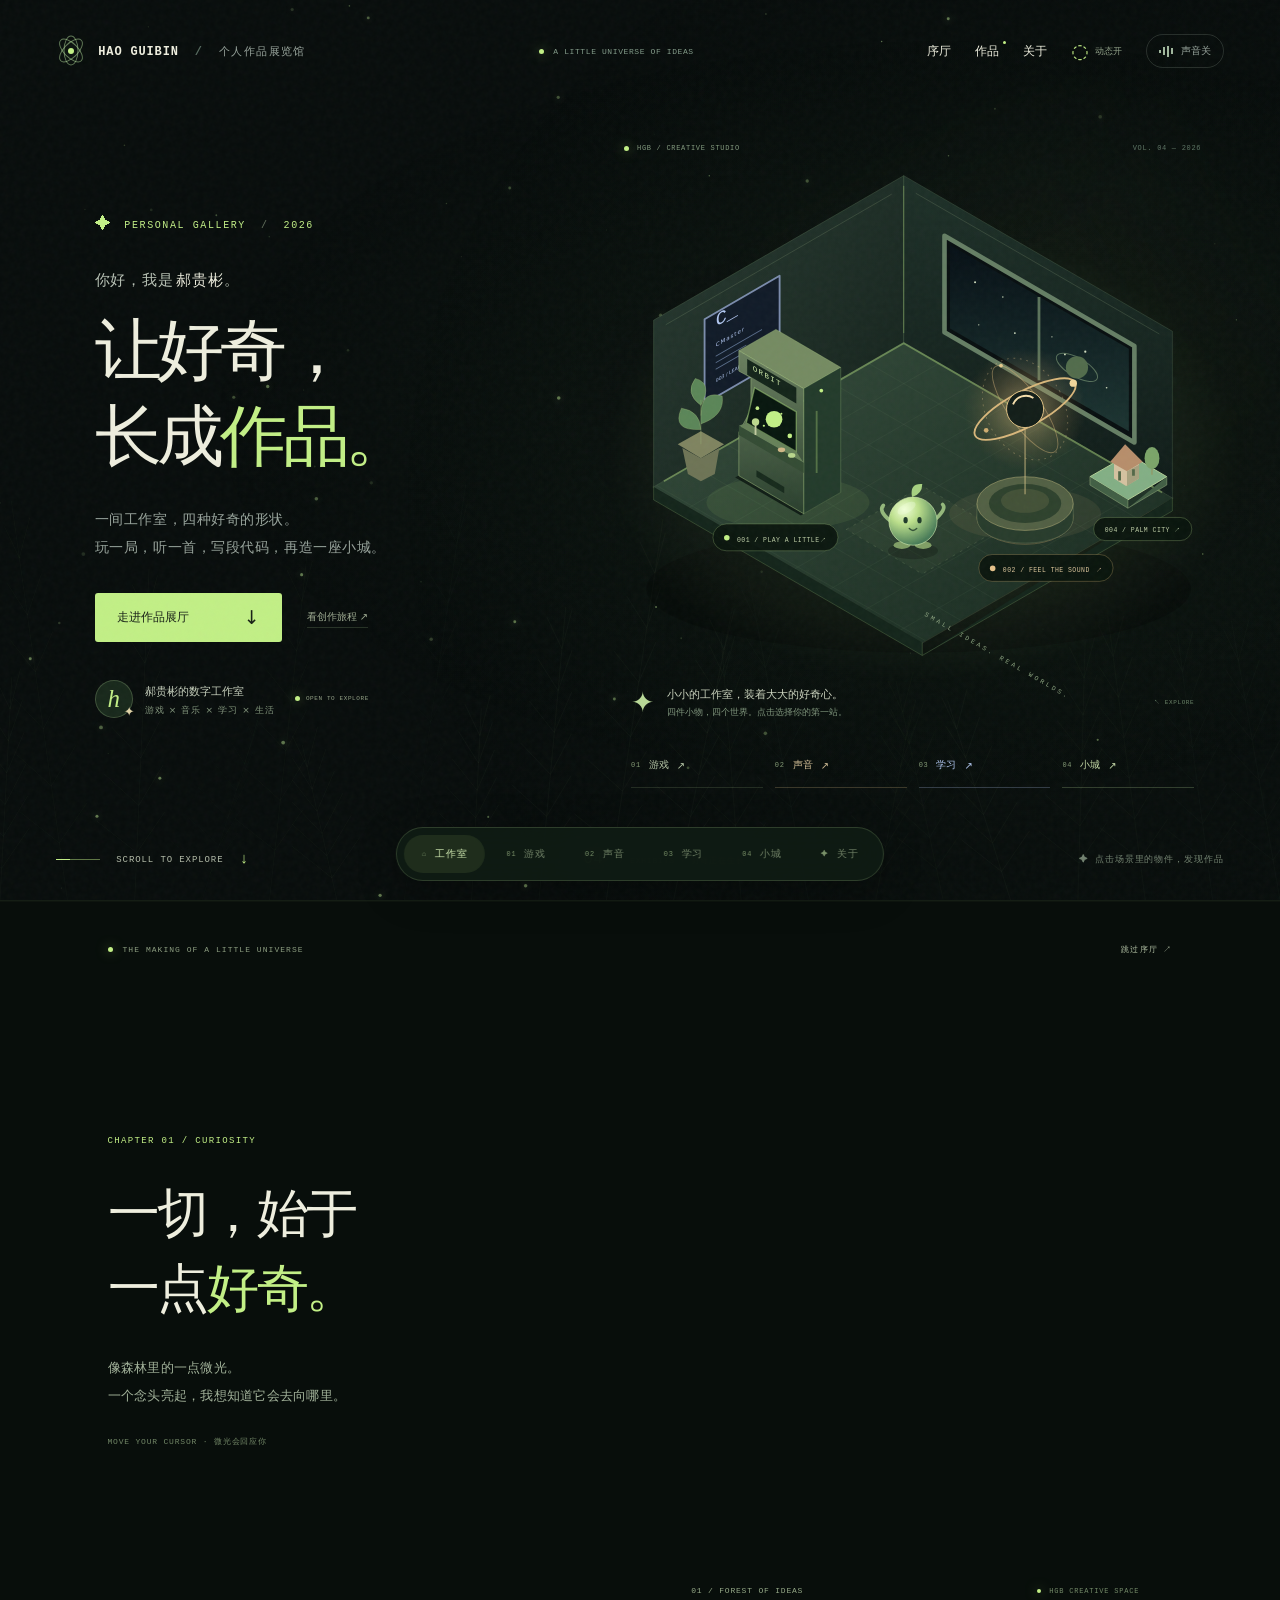
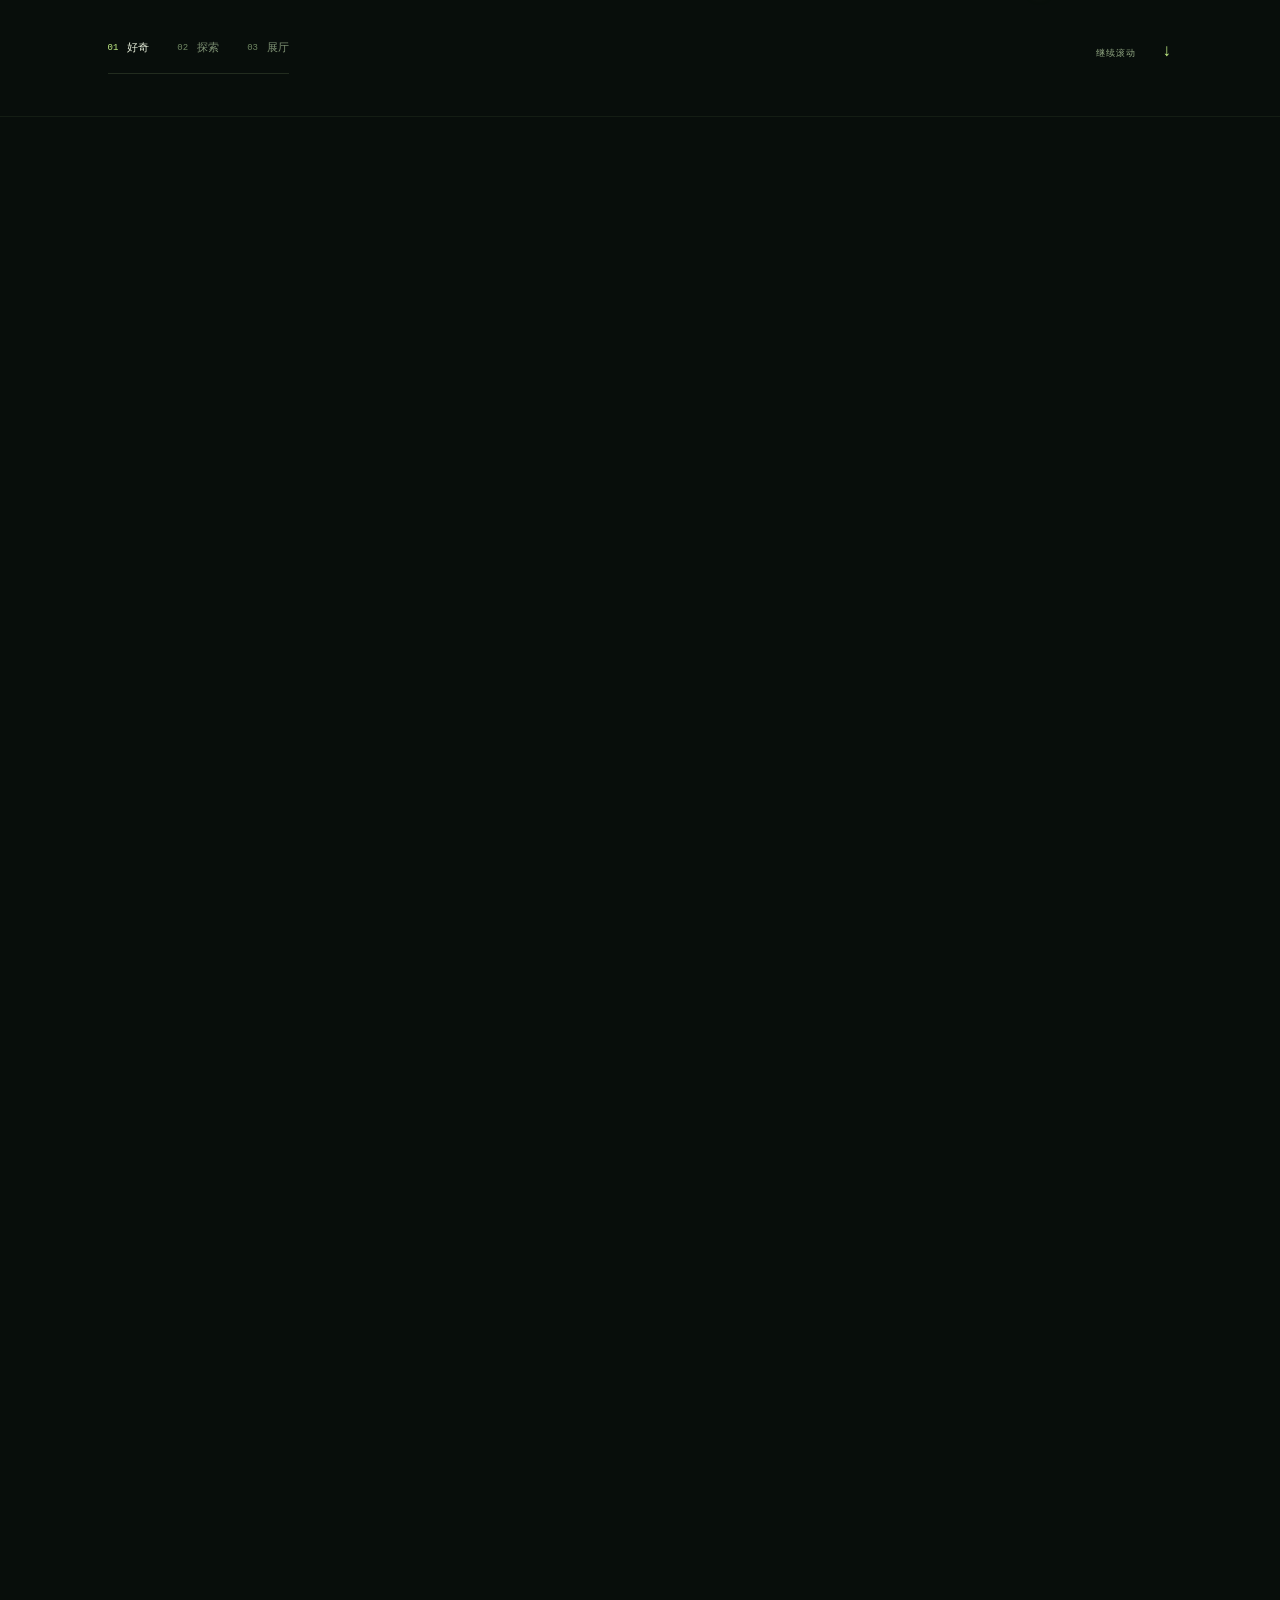
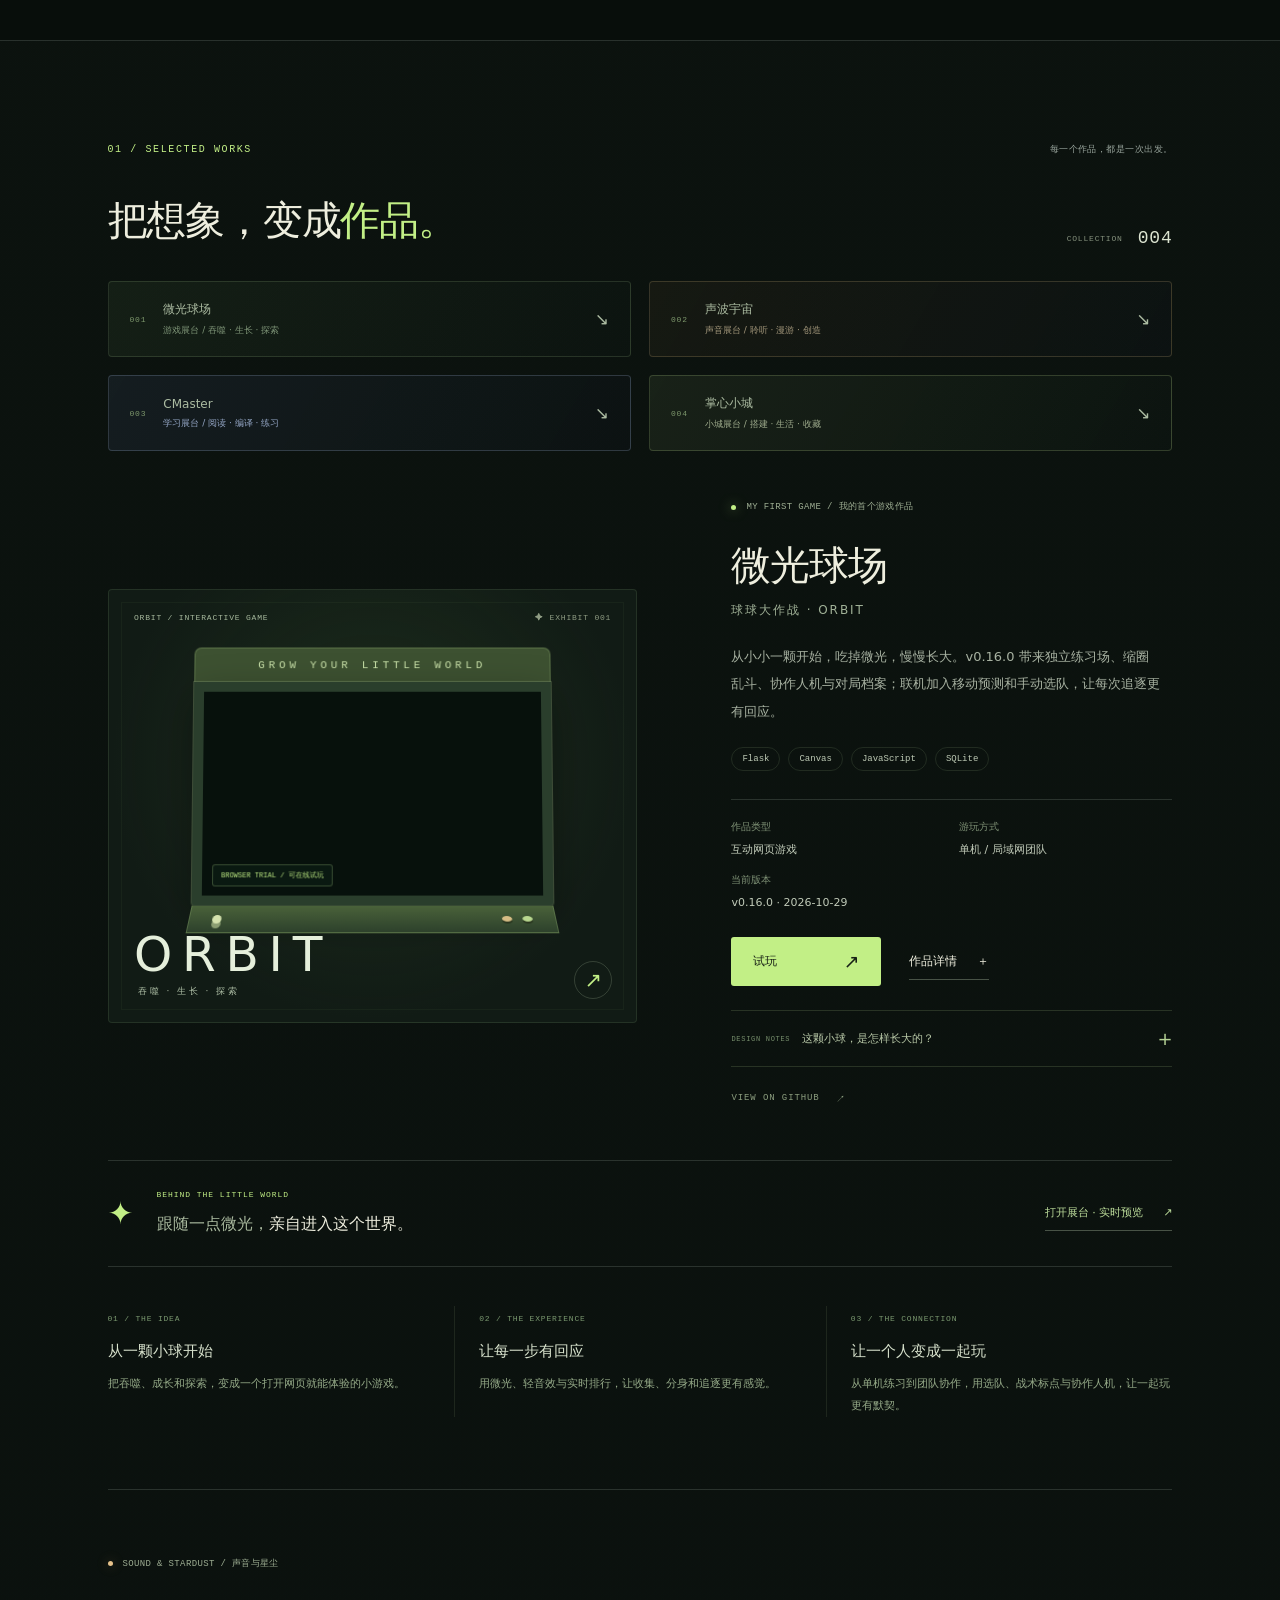
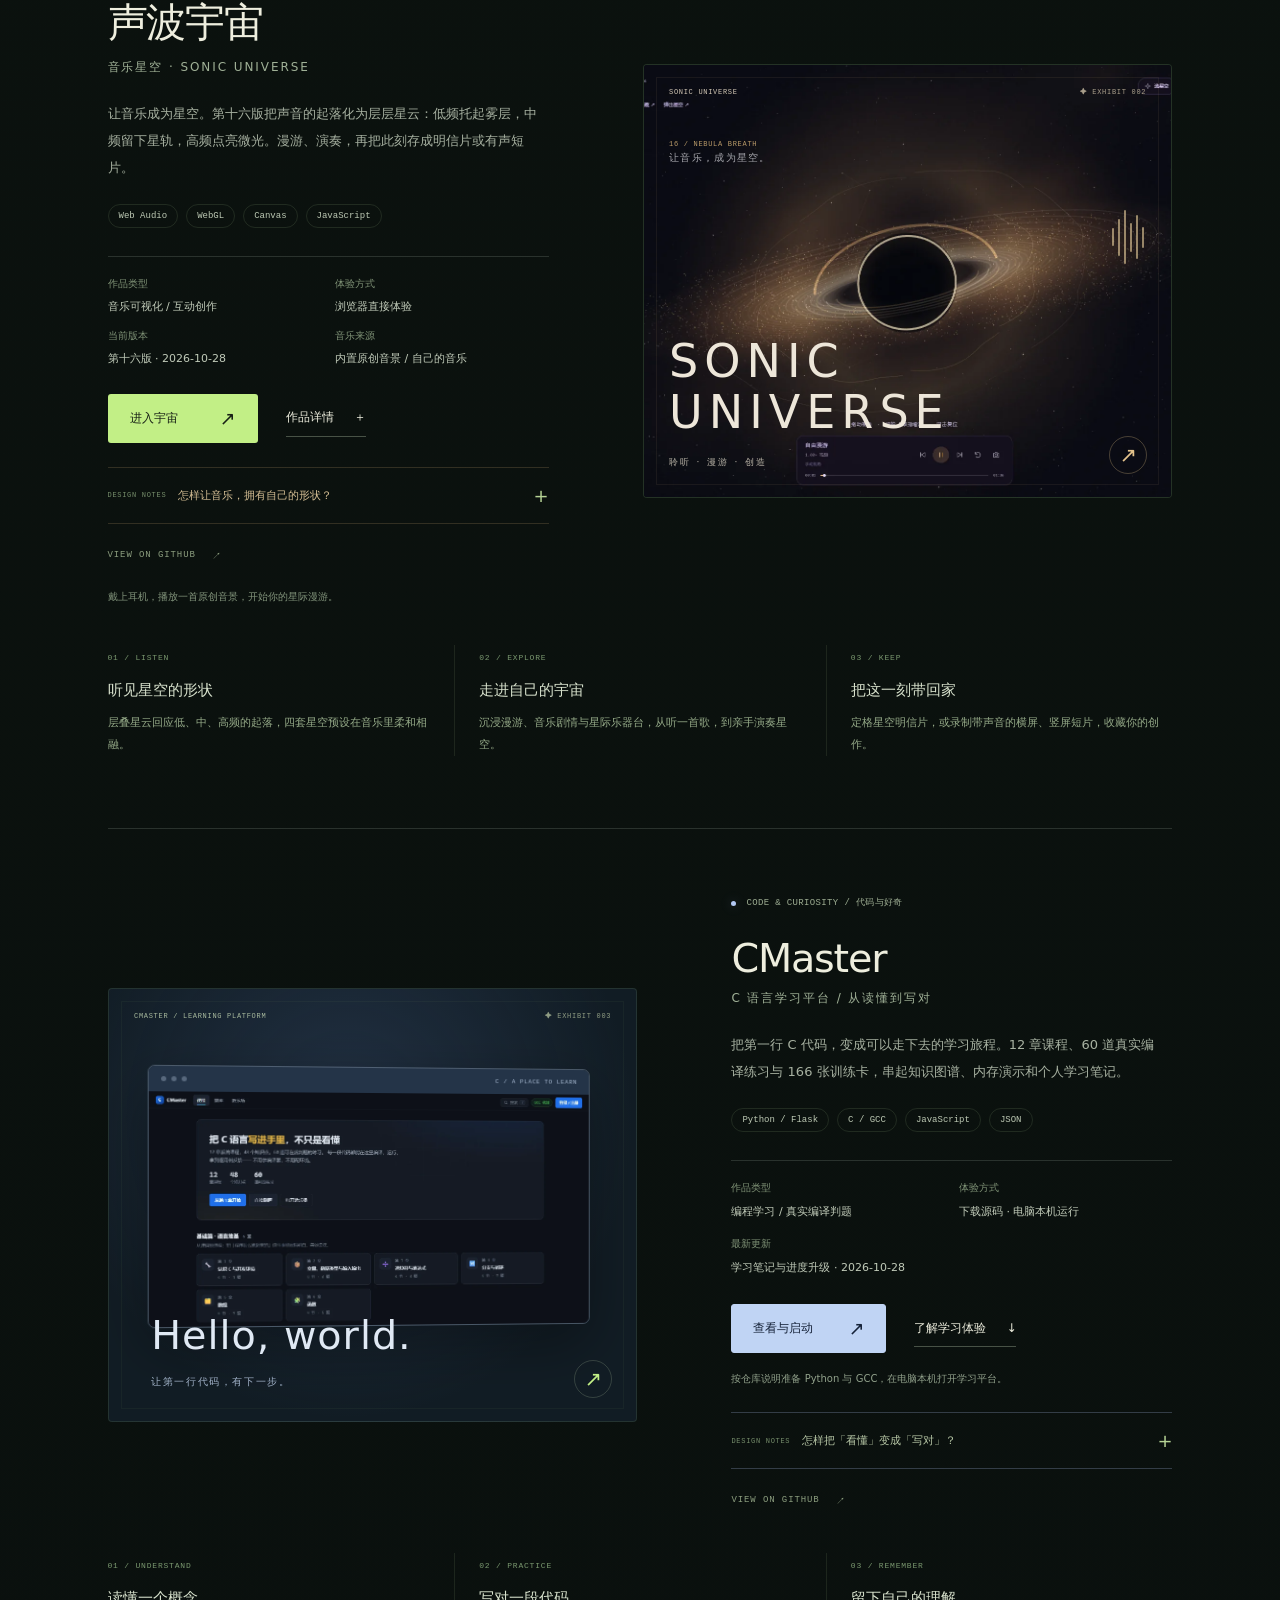
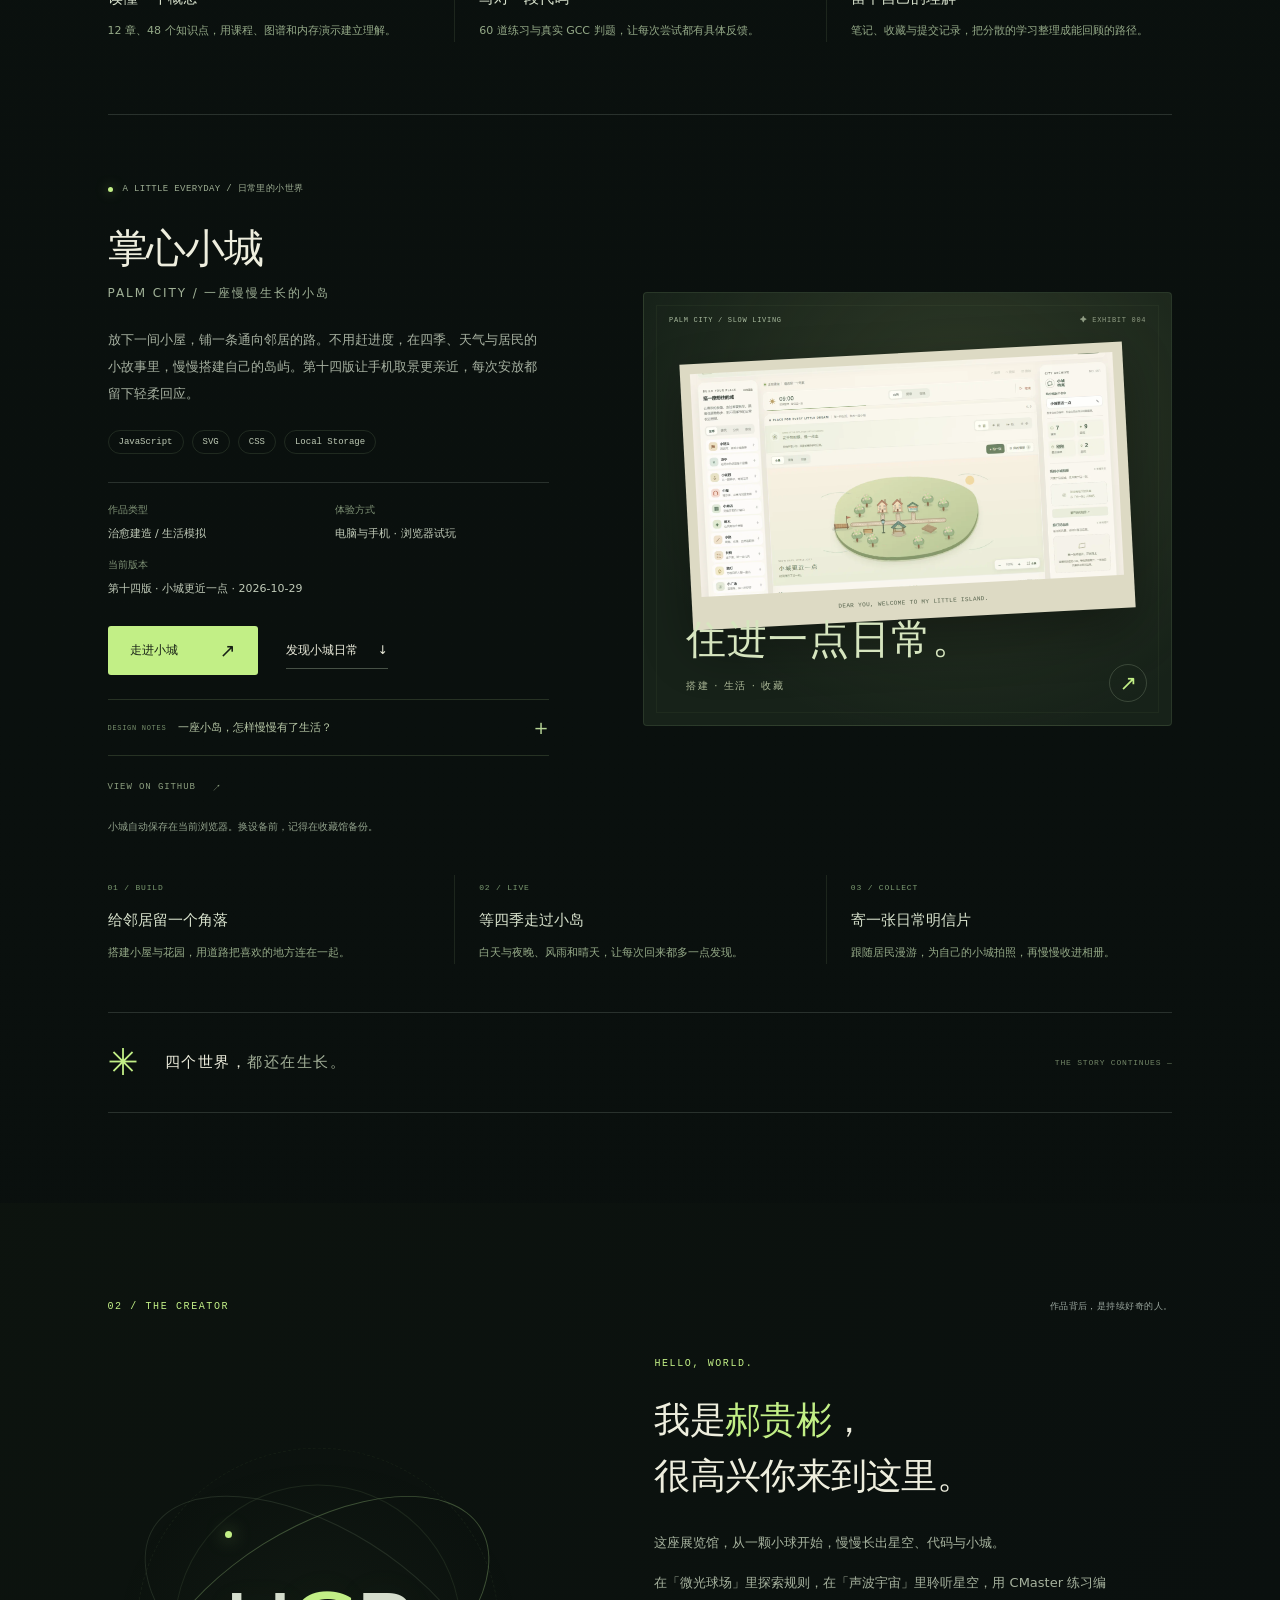
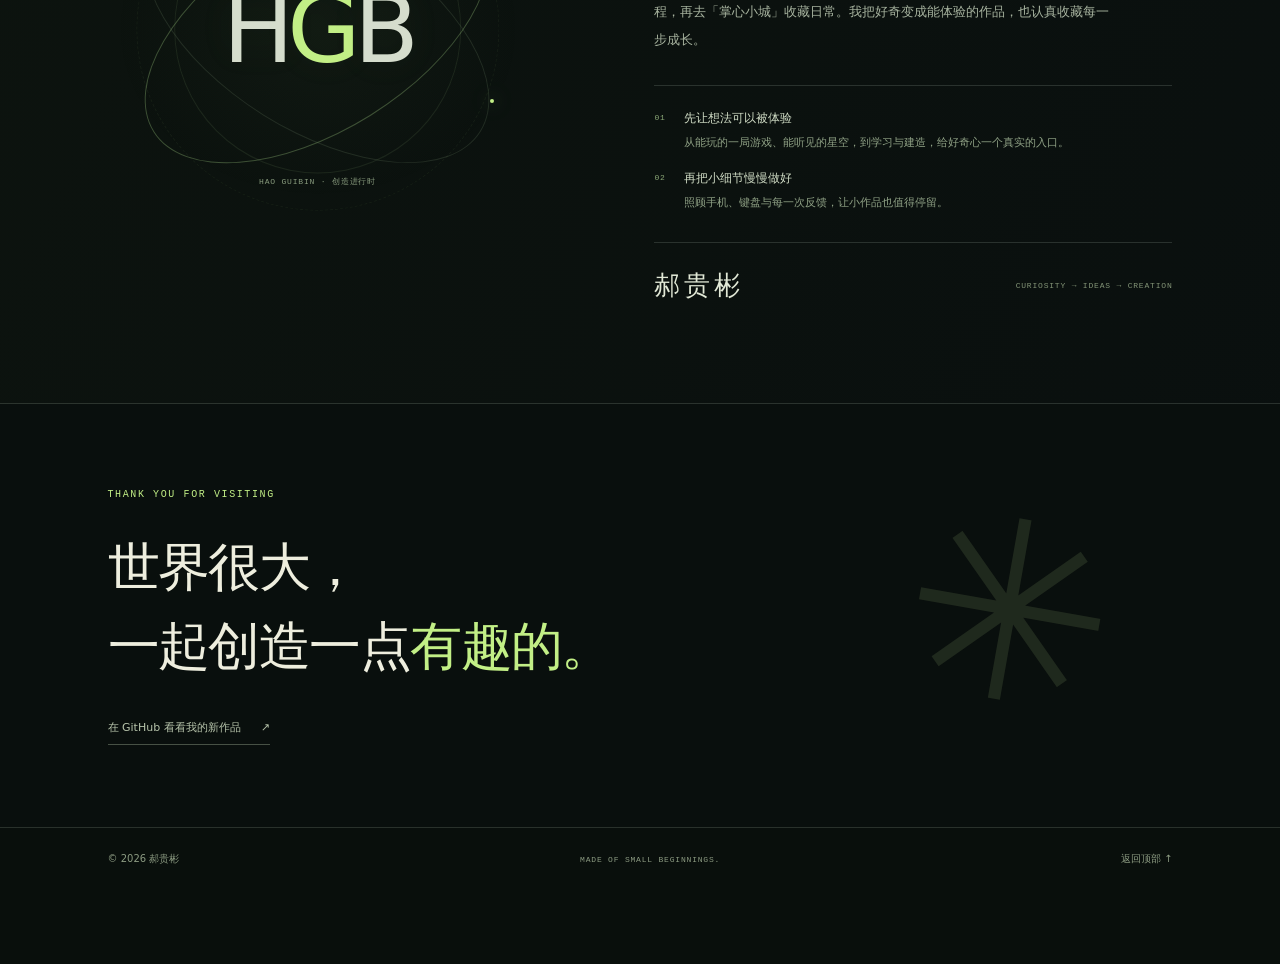
==== commit 3d0b7e76: "Expand portfolio to four current projects and refresh ORBIT trial" ====
--- a/outputs/personal-gallery/index.html
+++ b/outputs/personal-gallery/index.html
@@ -4,20 +4,21 @@
   <meta charset="utf-8">
   <meta name="viewport" content="width=device-width,initial-scale=1">
   <meta name="theme-color" content="#080d0c">
-  <meta name="description" content="郝贵彬的个人作品展览馆。探索微光球场 · ORBIT 互动游戏与声波宇宙 · Sonic Universe 音乐星空，让好奇长成作品。">
+  <meta name="description" content="郝贵彬的个人作品展览馆。探索音乐星空、球球大作战、CMaster C 语言学习平台与掌心小城，四件作品，四种好奇。">
   <title>郝贵彬 — 个人作品展览馆</title>
   <link rel="icon" type="image/svg+xml" href="assets/favicon.svg">
   <meta property="og:title" content="郝贵彬 · 个人作品展览馆">
-  <meta property="og:description" content="从一颗小球，到一片音乐星空。探索郝贵彬的游戏与音乐交互作品。">
+  <meta property="og:description" content="从一颗小球，到音乐星空、C 语言学习与掌心小城。走进郝贵彬的四个创作世界。">
   <link rel="stylesheet" href="assets/style.css?v=2">
   <link rel="stylesheet" href="assets/immersive.css?v=0100">
   <script src="assets/deployment.js?v=0100" defer></script>
-  <link rel="stylesheet" href="assets/collection.css?v=0110">
-  <script src="assets/content.js?v=0111" defer></script>
-  <link rel="stylesheet" href="assets/studio.css?v=0200">
-  <script src="assets/gallery.js?v=0200" defer></script>
+  <link rel="stylesheet" href="assets/collection.css?v=0400">
+  <script src="assets/content.js?v=0400" defer></script>
+  <link rel="stylesheet" href="assets/studio.css?v=0400">
+  <script src="assets/gallery.js?v=0400" defer></script>
   <script src="assets/immersive.js?v=0200" defer></script>
-  <script src="assets/studio.js?v=0200" defer></script>
+  <script src="assets/studio.js?v=0400" defer></script>
+  <link rel="stylesheet" href="assets/exhibits.css?v=0400">
 </head>
 <body>
   <a class="skip-link" href="#works">跳到作品</a>
@@ -47,14 +48,14 @@
         <p class="eyebrow"><span class="tiny-cross" aria-hidden="true">✦</span> PERSONAL GALLERY <span class="eyebrow-slash">/</span> 2026</p>
         <p class="hero-greeting">你好，我是<span data-name>郝贵彬</span>。</p>
         <h1 id="hero-title">让好奇，<br>长成<span class="title-accent">作品。</span></h1>
-        <p class="hero-description">一间工作室，两个可以亲手探索的世界。<br>玩一局小游戏，再去听一片星空。</p>
+        <p class="hero-description">一间工作室，四种好奇的形状。<br>玩一局，听一首，写段代码，再造一座小城。</p>
         <div class="hero-entry"><a class="button button-primary enter-gallery" href="#works"><span>走进作品展厅</span><span class="button-arrow" aria-hidden="true">↓</span></a><a href="#journey" class="skip-intro">看创作旅程 ↗</a></div>
-        <div class="creator-strip"><span class="creator-avatar" aria-hidden="true">h<span>✦</span></span><div><span>郝贵彬的数字工作室</span><p>游戏 × 音乐 × 交互</p></div><span class="studio-open mono"><i class="status-dot"></i> OPEN TO EXPLORE</span></div>
+        <div class="creator-strip"><span class="creator-avatar" aria-hidden="true">h<span>✦</span></span><div><span>郝贵彬的数字工作室</span><p>游戏 × 音乐 × 学习 × 生活</p></div><span class="studio-open mono"><i class="status-dot"></i> OPEN TO EXPLORE</span></div>
       </div>
       <div class="hero-art studio" data-active="all">
-        <div class="studio-topline mono"><span><i class="status-dot"></i> HGB / CREATIVE STUDIO</span><span>VOL. 02 — 2026</span></div>
+        <div class="studio-topline mono"><span><i class="status-dot"></i> HGB / CREATIVE STUDIO</span><span>VOL. 04 — 2026</span></div>
         <div class="studio-scene">
-          <svg class="studio-room" viewBox="0 0 760 590" role="group" aria-label="郝贵彬的互动工作室，选择游戏机、星空装置或微光向导">
+          <svg class="studio-room" viewBox="0 0 760 590" role="group" aria-label="郝贵彬的互动工作室，选择游戏机、星空装置、代码屏、小城模型或微光向导">
             <defs>
               <linearGradient id="room-left" x2="1" y2="1"><stop stop-color="#283a31"/><stop offset="1" stop-color="#14211b"/></linearGradient>
               <linearGradient id="room-right" x2="0" y2="1"><stop stop-color="#1e3028"/><stop offset="1" stop-color="#101c19"/></linearGradient>
@@ -84,12 +85,23 @@
               <g fill="#d2dec1"><circle cx="447" cy="147" r="1.1"/><circle cx="477" cy="163" r=".8"/><circle cx="544" cy="225" r="1"/><circle cx="566" cy="222" r="1.2"/><circle cx="589" cy="261" r=".9"/><circle cx="451" cy="193" r=".7"/><circle cx="530" cy="206" r=".7"/><circle cx="490" cy="202" r="1"/></g>
               <ellipse cx="557" cy="239" rx="25" ry="10" transform="rotate(30 557 239)" fill="none" stroke="#9aba8e" stroke-opacity=".5"/>
               <circle cx="557" cy="239" r="12" fill="#526c4c"/><path d="M516 163V253" stroke="#5b735b" stroke-width="3"/>
-              <path d="M155 187 236 140V231L155 278Z" fill="#0c1912" stroke="#759268" stroke-opacity=".55"/>
-              <g transform="matrix(1 -.577 0 1 168 196)" fill="#b1d38d"><text font-size="28" font-family="Consolas,monospace">HGB</text><text y="23" font-size="6" letter-spacing="2">MAKE SOMETHING</text><text y="35" font-size="6" letter-spacing="2">WORTH EXPLORING.</text></g>
+              <a class="room-object room-code" href="#cmaster-exhibit" data-room-target="cmaster" aria-label="前往 CMaster C 语言学习展台">
+                <title>003 CMaster · 点击前往学习展台</title>
+                <path d="M155 187 236 140V231L155 278Z" fill="#111b28" stroke="#a5b8e4" stroke-opacity=".7" stroke-width="2"/>
+                <g transform="matrix(1 -.577 0 1 167 195)" fill="#b2c8f2"><text font-size="20" font-family="Consolas,monospace">C_</text><text y="22" font-size="6" letter-spacing="1">CMaster</text><path d="M0 32H50M0 39H33M0 46H44" stroke="#8aa5ce" stroke-opacity=".6"/><text y="60" font-size="5">003 / LEARN ↗</text></g>
+              </a>
               <path d="M126 322 151 308 176 322 151 337Z" fill="#7f8460"/><path d="M131 326 151 337 171 326 166 354 151 362 137 354Z" fill="#6e7456"/>
               <path d="M151 322V274M151 306Q119 308 130 283 150 286 151 306M151 291Q151 263 174 270 177 291 151 300M151 280Q133 267 145 251 164 256 151 280" fill="#5b8658" stroke="#a9c27d" stroke-opacity=".35"/>
-              <path d="M576 366 610 346 636 361 602 381Z" fill="#bbad83"/><path d="M576 366V373L602 388V381M602 388 636 368V361" fill="#726e52"/>
-              <path d="M583 353 612 336 636 350 607 367Z" fill="#7b9a84"/><path d="M583 353V360L607 374V367M607 374 636 357V350" fill="#3b5b4d"/>
+              <a class="room-object room-city" href="#city-exhibit" data-room-target="city" aria-label="前往掌心小城建造展台">
+                <title>004 掌心小城 · 点击前往小城展台</title>
+                <path d="M571 357 613 333 654 357 612 382Z" fill="#83af85" stroke="#bbd89d"/>
+                <path d="M571 357V366L612 391V382M612 391 654 366V357" fill="#425f45" stroke="#9bb483" stroke-opacity=".5"/>
+                <path d="M597 341 610 334 624 342V359L610 367 597 359Z" fill="#d5c2a0"/>
+                <path d="M593 341 609 322 628 341 611 351Z" fill="#b78e6b"/><path d="M611 351V367L624 359V344" fill="#a6a17e"/>
+                <path d="M603 351V361M618 349V356" stroke="#536848" stroke-width="3"/>
+                <path d="M638 355V340" stroke="#8d9e6e" stroke-width="2"/><ellipse cx="638" cy="337" rx="8" ry="12" fill="#7ba469"/>
+                <g class="room-tag"><rect x="575" y="401" width="106" height="25" rx="12.5"/><text x="587" y="417">004 / PALM CITY ↗</text></g>
+              </a>
               <path d="M308 414 390 367 472 414 390 462Z" fill="#c0d49a" fill-opacity=".04" stroke="#c0d49a" stroke-opacity=".17" stroke-dasharray="3 6"/>
               <text x="392" y="507" fill="#8fa783" font-family="Consolas,monospace" font-size="7" letter-spacing="3" transform="rotate(30 392 507)">SMALL IDEAS. REAL WORLDS.</text>
             </g>
@@ -148,12 +160,12 @@
             </g>
           </svg>
         </div>
-        <div class="studio-caption"><span class="studio-caption-icon" aria-hidden="true">✦</span><div><p id="studio-hint">小小的工作室，装着大大的好奇心。</p><span>点击游戏机或星空装置，选择你的第一站。</span></div><span class="mono">↖ EXPLORE</span></div>
-        <nav class="studio-shortcuts" aria-label="工作室作品入口"><a href="#orbit-exhibit" data-room-target="orbit"><span class="mono">01</span> 游戏展台 <span aria-hidden="true">↗</span></a><a href="#sonic-exhibit" data-room-target="sonic"><span class="mono">02</span> 声音展台 <span aria-hidden="true">↗</span></a></nav>
+        <div class="studio-caption"><span class="studio-caption-icon" aria-hidden="true">✦</span><div><p id="studio-hint">小小的工作室，装着大大的好奇心。</p><span>四件小物，四个世界。点击选择你的第一站。</span></div><span class="mono">↖ EXPLORE</span></div>
+        <nav class="studio-shortcuts" aria-label="工作室作品入口"><a href="#orbit-exhibit" data-room-target="orbit"><span class="mono">01</span> 游戏 <span aria-hidden="true">↗</span></a><a href="#sonic-exhibit" data-room-target="sonic"><span class="mono">02</span> 声音 <span aria-hidden="true">↗</span></a><a href="#cmaster-exhibit" data-room-target="cmaster"><span class="mono">03</span> 学习 <span aria-hidden="true">↗</span></a><a href="#city-exhibit" data-room-target="city"><span class="mono">04</span> 小城 <span aria-hidden="true">↗</span></a></nav>
       </div>
       <div class="hero-footer">
         <a href="#works" class="scroll-hint mono"><span class="scroll-line"></span> SCROLL TO EXPLORE <span aria-hidden="true">↓</span></a>
-        <span class="hero-index mono"><span>02</span> / EXHIBITS · 游戏与音乐</span>
+        <span class="hero-index mono"><span>04</span> / EXHIBITS · 好奇正在生长</span>
         <span class="pointer-note mono">✦ 点击场景里的物件，发现作品</span>
       </div>
     </section>
@@ -173,7 +185,7 @@
             <p class="eyebrow">CHAPTER 02 / EXPLORATION</p><h2>把想象，<br>一点点<span>实现。</span></h2><p class="story-description">我是郝贵彬，一个正在探索的创作者。<br>从第一行代码开始，让想法拥有自己的形状。</p><div class="story-tags"><span>保持好奇</span><span>动手创造</span><span>持续生长</span></div>
           </article>
           <article class="story-chapter" data-chapter="2" aria-hidden="true">
-            <p class="eyebrow">CHAPTER 03 / THE GALLERY</p><h2>欢迎来到，<br>我的小小<span>宇宙。</span></h2><p class="story-description">两件展品，两种探索。<br>穿过这道微光，走进游戏与音乐的世界。</p><a href="#works" class="button button-primary">进入作品展厅 <span aria-hidden="true">↗</span></a>
+            <p class="eyebrow">CHAPTER 03 / THE GALLERY</p><h2>欢迎来到，<br>我的小小<span>宇宙。</span></h2><p class="story-description">四件展品，四种探索。<br>游戏、音乐、学习与生活，都从一点好奇开始。</p><a href="#works" class="button button-primary">进入作品展厅 <span aria-hidden="true">↗</span></a>
           </article>
         </div>
         <div class="journey-caption mono" aria-hidden="true"><span id="scene-coordinate">01 / FOREST OF IDEAS</span><span class="scene-live"><i class="status-dot"></i> HGB CREATIVE SPACE</span></div>
@@ -183,10 +195,12 @@
     </section>
     <section id="works" class="works-section section-shell" aria-labelledby="works-title">
       <div class="section-topline reveal"><span class="eyebrow">01 / SELECTED WORKS</span><span class="mono muted">每一个作品，都是一次出发。</span></div>
-      <div class="section-heading reveal"><h2 id="works-title">把想象，变成<span>作品。</span></h2><span class="exhibit-count mono">COLLECTION <b>002</b></span></div>
+      <div class="section-heading reveal"><h2 id="works-title">把想象，变成<span>作品。</span></h2><span class="exhibit-count mono">COLLECTION <b>004</b></span></div>
       <nav class="collection-index reveal" aria-label="选择展品">
         <a href="#orbit-exhibit"><span class="mono">001</span><span class="index-copy">微光球场<small>游戏展台 / 吞噬 · 生长 · 探索</small></span><span aria-hidden="true">↘</span></a>
         <a href="#sonic-exhibit"><span class="mono">002</span><span class="index-copy">声波宇宙<small>声音展台 / 聆听 · 漫游 · 创造</small></span><span aria-hidden="true">↘</span></a>
+        <a href="#cmaster-exhibit"><span class="mono">003</span><span class="index-copy">CMaster<small>学习展台 / 阅读 · 编译 · 练习</small></span><span aria-hidden="true">↘</span></a>
+        <a href="#city-exhibit"><span class="mono">004</span><span class="index-copy">掌心小城<small>小城展台 / 搭建 · 生活 · 收藏</small></span><span aria-hidden="true">↘</span></a>
       </nav>
       <article id="orbit-exhibit" class="project-feature exhibit-anchor reveal">
         <button class="project-art" id="open-project-art" type="button" aria-label="打开微光球场游戏机展台，查看详情并试玩">
@@ -200,23 +214,23 @@
         <div class="project-copy">
           <p class="project-kicker mono"><span class="status-dot"></span> MY FIRST GAME / 我的首个游戏作品</p>
           <h3 data-project-title>微光球场<span class="project-subtitle">球球大作战 · ORBIT</span></h3>
-          <p class="project-description" data-project-description>从小小一颗开始，吃掉微光，慢慢长大。v0.10.0 加入 2v2 团队、手机摇杆和联机同步优化，和朋友一起探索这个不断变化的小世界。</p>
+          <p class="project-description" data-project-description>从小小一颗开始，吃掉微光，慢慢长大。v0.16.0 带来独立练习场、缩圈乱斗、协作人机与对局档案；联机加入移动预测和手动选队，让每次追逐更有回应。</p>
           <div class="project-tags" aria-label="项目技术"><span>Flask</span><span>Canvas</span><span>JavaScript</span><span>SQLite</span></div>
-          <dl class="project-meta"><div><dt>作品类型</dt><dd>互动网页游戏</dd></div><div><dt>游玩方式</dt><dd data-game-experience>单机 / 局域网团队</dd></div><div><dt>当前版本</dt><dd><span data-project-version>v0.10.0</span> · <time data-project-updated datetime="2026-10-26">2026-10-26</time></dd></div></dl>
+          <dl class="project-meta"><div><dt>作品类型</dt><dd>互动网页游戏</dd></div><div><dt>游玩方式</dt><dd data-game-experience>单机 / 局域网团队</dd></div><div><dt>当前版本</dt><dd><span data-project-version>v0.16.0</span> · <time data-project-updated datetime="2026-10-29">2026-10-29</time></dd></div></dl>
           <div class="project-actions"><a class="button button-primary play-link" href="play/" target="_blank" rel="noopener"><span data-play-label>试玩</span><span class="button-arrow" aria-hidden="true">↗</span></a><button id="open-project" class="text-link" type="button">作品详情 <span aria-hidden="true">＋</span></button></div>
-          <details class="case-study"><summary><span class="mono">DESIGN NOTES</span> 这颗小球，是怎样长大的？</summary><div class="case-content"><div><h4>一个简单的起点</h4><p>收集、成长、躲避更大的对手。把这些直觉变成规则，让第一次打开游戏的人也能开始探索。</p></div><div><h4>让每一次操作都有回应</h4><p>用质量变化、分身和吐孢子形成选择；加入生存与团队玩法，让探索逐渐变成策略。</p></div><div><h4>让体验更容易开始</h4><p>网页保留经典与生存单机试玩，手机使用摇杆；局域网联机留在完整版，体验入口各自清楚。</p></div></div></details>
+          <details class="case-study"><summary><span class="mono">DESIGN NOTES</span> 这颗小球，是怎样长大的？</summary><div class="case-content"><div><h4>一个简单的起点</h4><p>收集、成长、躲避更大的对手。把这些直觉变成规则，让第一次打开游戏的人也能开始探索。</p></div><div><h4>让每一次操作都有回应</h4><p>用质量变化、分身和吐孢子形成选择；加入生存与团队玩法，让探索逐渐变成策略。</p></div><div><h4>让体验更容易开始</h4><p>网页可体验经典、生存和独立练习场，手机使用摇杆；完整版提供手动选队、战术标点和协作人机。</p></div></div></details>
           <a class="source-link mono" data-repository href="https://github.com/Hgb-2005/orbit-game" target="_blank" rel="noopener">VIEW ON GITHUB <span aria-hidden="true">↗</span></a>
         </div>
       </article>
       <div class="project-experience reveal"><span class="experience-cross" aria-hidden="true">✦</span><div><p class="eyebrow">BEHIND THE LITTLE WORLD</p><p>跟随一点微光，<span>亲自进入这个世界。</span></p></div><button class="text-link open-stage" type="button">打开展台 · 实时预览 <span aria-hidden="true">↗</span></button></div>
-      <div class="creation-notes reveal" aria-label="微光球场的创作记录"><article><span class="mono">01 / THE IDEA</span><h4>从一颗小球开始</h4><p>把吞噬、成长和探索，变成一个打开网页就能体验的小游戏。</p></article><article><span class="mono">02 / THE EXPERIENCE</span><h4>让每一步有回应</h4><p>用微光、轻音效与实时排行，让收集、分身和追逐更有感觉。</p></article><article><span class="mono">03 / THE CONNECTION</span><h4>让一个人变成一起玩</h4><p>从单机探索到 2v2 团队，朋友和人机一起加入；同步优化让追逐更连贯。</p></article></div>
+      <div class="creation-notes reveal" aria-label="微光球场的创作记录"><article><span class="mono">01 / THE IDEA</span><h4>从一颗小球开始</h4><p>把吞噬、成长和探索，变成一个打开网页就能体验的小游戏。</p></article><article><span class="mono">02 / THE EXPERIENCE</span><h4>让每一步有回应</h4><p>用微光、轻音效与实时排行，让收集、分身和追逐更有感觉。</p></article><article><span class="mono">03 / THE CONNECTION</span><h4>让一个人变成一起玩</h4><p>从单机练习到团队协作，用选队、战术标点与协作人机，让一起玩更有默契。</p></article></div>
       <article id="sonic-exhibit" class="project-feature sonic-feature exhibit-anchor reveal" aria-labelledby="sonic-title">
         <div class="project-copy">
           <p class="project-kicker mono"><span class="status-dot"></span> SOUND & STARDUST / 声音与星尘</p>
-          <h3 id="sonic-title"><span data-sonic-title>声波宇宙</span><span class="project-subtitle" data-sonic-subtitle>SONIC UNIVERSE / 音乐交互作品</span></h3>
-          <p class="project-description" data-sonic-description>让旋律坠入星海。低音推动星环，旋律点亮星尘，在银河、山峰与引力黑洞之间，把一首歌变成可以漫游、演奏和收藏的宇宙。</p>
+          <h3 id="sonic-title"><span data-sonic-title>声波宇宙</span><span class="project-subtitle" data-sonic-subtitle>音乐星空 · SONIC UNIVERSE</span></h3>
+          <p class="project-description" data-sonic-description>让音乐成为星空。第十六版把声音的起落化为层层星云：低频托起雾层，中频留下星轨，高频点亮微光。漫游、演奏，再把此刻存成明信片或有声短片。</p>
           <div class="project-tags" aria-label="声波宇宙项目技术"><span>Web Audio</span><span>WebGL</span><span>Canvas</span><span>JavaScript</span></div>
-          <dl class="project-meta"><div><dt>作品类型</dt><dd>音乐可视化 / 互动创作</dd></div><div><dt>体验方式</dt><dd>浏览器直接体验</dd></div><div><dt>当前版本</dt><dd><span data-sonic-edition>第十一版</span> · <time data-sonic-updated datetime="2026-10-26">2026-10-26</time></dd></div><div><dt>音乐来源</dt><dd>内置原创音景 / 自己的音乐</dd></div></dl>
+          <dl class="project-meta"><div><dt>作品类型</dt><dd>音乐可视化 / 互动创作</dd></div><div><dt>体验方式</dt><dd>浏览器直接体验</dd></div><div><dt>当前版本</dt><dd><span data-sonic-edition>第十六版</span> · <time data-sonic-updated datetime="2026-10-28">2026-10-28</time></dd></div><div><dt>音乐来源</dt><dd>内置原创音景 / 自己的音乐</dd></div></dl>
           <div class="project-actions"><a class="button button-primary sonic-link" href="https://hgb-2005.github.io/sonic-universe/" target="_blank" rel="noopener"><span>进入宇宙</span><span class="button-arrow" aria-hidden="true">↗</span></a><button class="text-link" data-open-sonic type="button">作品详情 <span aria-hidden="true">＋</span></button></div>
           <details class="case-study"><summary><span class="mono">DESIGN NOTES</span> 怎样让音乐，拥有自己的形状？</summary><div class="case-content"><div><h4>从听见，到看见</h4><p>把声音的能量变化转化为星尘、光环与引力，让不同的音乐拥有不同的空间表情。</p></div><div><h4>从观看，到参与</h4><p>用沉浸漫游、音乐剧情和星际乐器，把被动观看变成可以探索、演奏和调整的体验。</p></div><div><h4>给这一刻一个出口</h4><p>用明信片和有声短片保存创作。可以从内置原创音景开始，也可以导入自己的音乐。</p></div></div></details>
           <a class="source-link mono" data-sonic-repository href="https://github.com/Hgb-2005/sonic-universe" target="_blank" rel="noopener">VIEW ON GITHUB <span aria-hidden="true">↗</span></a>
@@ -225,35 +239,73 @@
         <button class="project-art sonic-art" data-open-sonic type="button" aria-label="查看声波宇宙作品详情">
           <img src="assets/sonic-blackhole.webp" alt="声波宇宙真实画面：金色星尘环绕引力黑洞，构成可以随音乐变化的宇宙" width="1200" height="750" loading="lazy" decoding="async">
           <span class="project-art-top mono"><span>SONIC UNIVERSE</span><span>✦ EXHIBIT 002</span></span>
-          <span class="sonic-art-coordinate mono">04 / EVENT HORIZON<br><span>让音乐，成为星空。</span></span>
+          <span class="sonic-art-coordinate mono">16 / NEBULA BREATH<br><span>让音乐，成为星空。</span></span>
           <span class="sonic-equalizer" aria-hidden="true"><i style="--bar:18px;--delay:-.2s"></i><i style="--bar:37px;--delay:-.8s"></i><i style="--bar:54px;--delay:-.4s"></i><i style="--bar:29px;--delay:-1s"></i><i style="--bar:44px;--delay:-.6s"></i><i style="--bar:21px;--delay:-.3s"></i></span>
           <span class="sonic-cover-title" aria-hidden="true">SONIC<br>UNIVERSE<span>聆听 · 漫游 · 创造</span></span>
           <span class="art-open" aria-hidden="true">↗</span>
         </button>
       </article>
-      <div class="creation-notes sonic-notes reveal" aria-label="声波宇宙的体验亮点"><article><span class="mono">01 / LISTEN</span><h4>听见星空的形状</h4><p>星环、银河、山峰与黑洞，让低音和旋律拥有各自的光与引力。</p></article><article><span class="mono">02 / EXPLORE</span><h4>走进自己的宇宙</h4><p>沉浸漫游、音乐剧情与星际乐器台，从听一首歌，到亲手演奏星空。</p></article><article><span class="mono">03 / KEEP</span><h4>把这一刻带回家</h4><p>定格星空明信片，或录制带声音的横屏、竖屏短片，收藏你的创作。</p></article></div>
-      <div class="next-exhibit reveal"><span class="next-star" aria-hidden="true">✳</span><p>下一件作品，<span>正在路上。</span></p><span class="mono">THE STORY CONTINUES —</span></div>
+      <div class="creation-notes sonic-notes reveal" aria-label="声波宇宙的体验亮点"><article><span class="mono">01 / LISTEN</span><h4>听见星空的形状</h4><p>层叠星云回应低、中、高频的起落，四套星空预设在音乐里柔和相融。</p></article><article><span class="mono">02 / EXPLORE</span><h4>走进自己的宇宙</h4><p>沉浸漫游、音乐剧情与星际乐器台，从听一首歌，到亲手演奏星空。</p></article><article><span class="mono">03 / KEEP</span><h4>把这一刻带回家</h4><p>定格星空明信片，或录制带声音的横屏、竖屏短片，收藏你的创作。</p></article></div>
+      <article id="cmaster-exhibit" class="project-feature added-feature cmaster-feature exhibit-anchor reveal" aria-labelledby="cmaster-title">
+        <a class="project-art added-art cmaster-art" data-cmaster-link href="https://github.com/Hgb-2005/cmaster#readme" target="_blank" rel="noopener" aria-label="查看 CMaster 项目与本机启动说明">
+          <span class="project-art-top mono"><span>CMASTER / LEARNING PLATFORM</span><span>✦ EXHIBIT 003</span></span>
+          <span class="exhibit-window"><span class="window-bar mono"><i></i><i></i><i></i><span>C / A PLACE TO LEARN</span></span><img src="assets/cmaster-preview.webp" alt="CMaster 最新课程首页：12 章课程、48 个知识点、60 道练习与 GCC 就绪状态" width="1440" height="1000" loading="lazy" decoding="async"></span>
+          <span class="exhibit-art-title">Hello, world.<small>让第一行代码，有下一步。</small></span><span class="art-open" aria-hidden="true">↗</span>
+        </a>
+        <div class="project-copy">
+          <p class="project-kicker mono"><span class="status-dot"></span> CODE & CURIOSITY / 代码与好奇</p>
+          <h3 id="cmaster-title"><span data-cmaster-title>CMaster</span><span class="project-subtitle" data-cmaster-subtitle>C 语言学习平台 / 从读懂到写对</span></h3>
+          <p class="project-description" data-cmaster-description>把第一行 C 代码，变成可以走下去的学习旅程。12 章课程、60 道真实编译练习与 166 张训练卡，串起知识图谱、内存演示和个人学习笔记。</p>
+          <div class="project-tags" aria-label="CMaster 项目技术"><span>Python / Flask</span><span>C / GCC</span><span>JavaScript</span><span>JSON</span></div>
+          <dl class="project-meta"><div><dt>作品类型</dt><dd>编程学习 / 真实编译判题</dd></div><div><dt>体验方式</dt><dd>下载源码 · 电脑本机运行</dd></div><div><dt>最新更新</dt><dd><span data-cmaster-edition>学习笔记与进度升级</span> · <time data-cmaster-updated datetime="2026-10-28">2026-10-28</time></dd></div></dl>
+          <div class="project-actions"><a class="button button-primary" data-cmaster-link href="https://github.com/Hgb-2005/cmaster#readme" target="_blank" rel="noopener"><span>查看与启动</span><span class="button-arrow" aria-hidden="true">↗</span></a><a class="text-link" href="#cmaster-notes">了解学习体验 <span aria-hidden="true">↓</span></a></div>
+          <p class="exhibit-note">按仓库说明准备 Python 与 GCC，在电脑本机打开学习平台。</p>
+          <details id="cmaster-notes" class="case-study"><summary><span class="mono">DESIGN NOTES</span> 怎样把「看懂」变成「写对」？</summary><div class="case-content"><div><h4>让知识可以动手验证</h4><p>课程、题库、游乐场与 166 张训练卡相互连接，真实编译执行代码，逐个测试用例给出反馈。</p></div><div><h4>看见代码背后的运行过程</h4><p>知识图谱串起概念，内存演示解释指针与数据布局；学习分析和继续学习建议，帮助找到下一步。</p></div><div><h4>把自己的理解留下来</h4><p>收藏课程与习题，写私人笔记；恢复最近通过代码、查看最近 10 次提交，并导出 Markdown 笔记与 JSON 学习记录。</p></div></div></details>
+          <a class="source-link mono" data-cmaster-repository href="https://github.com/Hgb-2005/cmaster" target="_blank" rel="noopener">VIEW ON GITHUB <span aria-hidden="true">↗</span></a>
+        </div>
+      </article>
+      <div class="creation-notes cmaster-notes reveal" aria-label="CMaster 的学习路径"><article><span class="mono">01 / UNDERSTAND</span><h4>读懂一个概念</h4><p>12 章、48 个知识点，用课程、图谱和内存演示建立理解。</p></article><article><span class="mono">02 / PRACTICE</span><h4>写对一段代码</h4><p>60 道练习与真实 GCC 判题，让每次尝试都有具体反馈。</p></article><article><span class="mono">03 / REMEMBER</span><h4>留下自己的理解</h4><p>笔记、收藏与提交记录，把分散的学习整理成能回顾的路径。</p></article></div>
+      <article id="city-exhibit" class="project-feature added-feature city-feature exhibit-anchor reveal" aria-labelledby="city-title">
+        <div class="project-copy">
+          <p class="project-kicker mono"><span class="status-dot"></span> A LITTLE EVERYDAY / 日常里的小世界</p>
+          <h3 id="city-title"><span data-city-title>掌心小城</span><span class="project-subtitle" data-city-subtitle>PALM CITY / 一座慢慢生长的小岛</span></h3>
+          <p class="project-description" data-city-description>放下一间小屋，铺一条通向邻居的路。不用赶进度，在四季、天气与居民的小故事里，慢慢搭建自己的岛屿。第十四版让手机取景更亲近，每次安放都留下轻柔回应。</p>
+          <div class="project-tags" aria-label="掌心小城项目技术"><span>JavaScript</span><span>SVG</span><span>CSS</span><span>Local Storage</span></div>
+          <dl class="project-meta"><div><dt>作品类型</dt><dd>治愈建造 / 生活模拟</dd></div><div><dt>体验方式</dt><dd>电脑与手机 · 浏览器试玩</dd></div><div><dt>当前版本</dt><dd><span data-city-edition>第十四版 · 小城更近一点</span> · <time data-city-updated datetime="2026-10-29">2026-10-29</time></dd></div></dl>
+          <div class="project-actions"><a class="button button-primary" data-city-link href="https://hgb-2005.github.io/palm-city/" target="_blank" rel="noopener"><span>走进小城</span><span class="button-arrow" aria-hidden="true">↗</span></a><a class="text-link" href="#city-notes">发现小城日常 <span aria-hidden="true">↓</span></a></div>
+          <details id="city-notes" class="case-study"><summary><span class="mono">DESIGN NOTES</span> 一座小岛，怎样慢慢有了生活？</summary><div class="case-content"><div><h4>给想象留一点空间</h4><p>小屋、花园、道路和码头自由组合，没有预算与倒计时。放置、旋转、移动、撤销，让小城慢慢接近你想象的样子。</p></div><div><h4>风景里，住着小小的故事</h4><p>居民沿道路生活，四季带来不同愿望，花园慢慢生长，坐船来访的客人会走出自己的行程。</p></div><div><h4>把日常变成收藏</h4><p>跟随居民漫游，保存照片和明信片，在多座小城之间切换；用文件备份与导入，把小城带到另一个浏览器。</p></div></div></details>
+          <a class="source-link mono" data-city-repository href="https://github.com/Hgb-2005/palm-city" target="_blank" rel="noopener">VIEW ON GITHUB <span aria-hidden="true">↗</span></a>
+          <p class="exhibit-note">小城自动保存在当前浏览器。换设备前，记得在收藏馆备份。</p>
+        </div>
+        <a class="project-art added-art city-art" data-city-link href="https://hgb-2005.github.io/palm-city/" target="_blank" rel="noopener" aria-label="试玩掌心小城第十四版">
+          <span class="project-art-top mono"><span>PALM CITY / SLOW LIVING</span><span>✦ EXHIBIT 004</span></span>
+          <span class="city-postcard"><img src="assets/city-preview.webp" alt="掌心小城第十四版真实画面：等距小岛、小屋、花园、道路与建造工具" width="1440" height="1000" loading="lazy" decoding="async"><span class="mono">DEAR YOU, WELCOME TO MY LITTLE ISLAND.</span></span>
+          <span class="exhibit-art-title">住进一点日常。<small>搭建 · 生活 · 收藏</small></span><span class="art-open" aria-hidden="true">↗</span>
+        </a>
+      </article>
+      <div class="creation-notes city-notes reveal" aria-label="掌心小城的生活片段"><article><span class="mono">01 / BUILD</span><h4>给邻居留一个角落</h4><p>搭建小屋与花园，用道路把喜欢的地方连在一起。</p></article><article><span class="mono">02 / LIVE</span><h4>等四季走过小岛</h4><p>白天与夜晚、风雨和晴天，让每次回来都多一点发现。</p></article><article><span class="mono">03 / COLLECT</span><h4>寄一张日常明信片</h4><p>跟随居民漫游，为自己的小城拍照，再慢慢收进相册。</p></article></div>
+      <div class="next-exhibit reveal"><span class="next-star" aria-hidden="true">✳</span><p>四个世界，<span>都还在生长。</span></p><span class="mono">THE STORY CONTINUES —</span></div>
     </section>
     <section id="about" class="about-section section-shell" aria-labelledby="about-title">
       <div class="section-topline reveal"><span class="eyebrow">02 / THE CREATOR</span><span class="mono muted">作品背后，是持续好奇的人。</span></div>
       <div class="about-layout reveal">
         <div class="identity-art" aria-hidden="true"><div class="identity-orbit orbit-one"></div><div class="identity-orbit orbit-two"></div><span class="identity-initials">H<span>G</span>B</span><span class="identity-name mono">HAO GUIBIN · 创造进行时</span><span class="identity-point point-one"></span><span class="identity-point point-two"></span></div>
-        <div class="about-copy"><p class="eyebrow">HELLO, WORLD.</p><h2 id="about-title">我是<span data-name>郝贵彬</span>，<br>很高兴你来到这里。</h2><p>这座展览馆，从一颗小球开始，慢慢长出了一片音乐星空。</p><p>从「微光球场」到「声波宇宙」，我在游戏、声音和交互之间探索，把脑海里的想法变成可以看见、可以体验的作品，也把从零开始的每一步认真收藏。</p><div class="studio-principles" aria-label="我的创作方向"><article><span class="mono">01</span><div><h3>先让想法可以被体验</h3><p>从能玩的一局游戏，到能听见的星空，给好奇心一个真实的入口。</p></div></article><article><span class="mono">02</span><div><h3>再把小细节慢慢做好</h3><p>照顾手机、键盘与每一次反馈，让小作品也值得停留。</p></div></article></div><div class="about-signature"><span data-name>郝贵彬</span><span class="mono">CURIOSITY → IDEAS → CREATION</span></div></div>
+        <div class="about-copy"><p class="eyebrow">HELLO, WORLD.</p><h2 id="about-title">我是<span data-name>郝贵彬</span>，<br>很高兴你来到这里。</h2><p>这座展览馆，从一颗小球开始，慢慢长出星空、代码与小城。</p><p>在「微光球场」里探索规则，在「声波宇宙」里聆听星空，用 CMaster 练习编程，再去「掌心小城」收藏日常。我把好奇变成能体验的作品，也认真收藏每一步成长。</p><div class="studio-principles" aria-label="我的创作方向"><article><span class="mono">01</span><div><h3>先让想法可以被体验</h3><p>从能玩的一局游戏、能听见的星空，到学习与建造，给好奇心一个真实的入口。</p></div></article><article><span class="mono">02</span><div><h3>再把小细节慢慢做好</h3><p>照顾手机、键盘与每一次反馈，让小作品也值得停留。</p></div></article></div><div class="about-signature"><span data-name>郝贵彬</span><span class="mono">CURIOSITY → IDEAS → CREATION</span></div></div>
       </div>
     </section>
     <section class="closing section-shell reveal"><span class="eyebrow">THANK YOU FOR VISITING</span><p>世界很大，<br>一起创造一点<span>有趣的。</span></p><a class="text-link" data-profile href="https://github.com/Hgb-2005" target="_blank" rel="noopener">在 GitHub 看看我的新作品 <span aria-hidden="true">↗</span></a><span class="closing-spark" aria-hidden="true">✳</span></section>
   </main>
   <footer class="site-footer section-shell"><span>© <span data-year>2026</span> <span data-name>郝贵彬</span></span><span class="mono">MADE OF SMALL BEGINNINGS.</span><a href="#home">返回顶部 ↑</a></footer>
-  <nav class="space-nav" aria-label="展厅快捷导航"><a href="#home" data-floor="home" aria-current="location"><span>⌂</span><span class="space-label">工作室</span></a><a href="#orbit-exhibit" data-floor="orbit"><span>01</span><span class="space-label">游戏</span></a><a href="#sonic-exhibit" data-floor="sonic"><span>02</span><span class="space-label">声音</span></a><a href="#about" data-floor="about"><span>✦</span><span class="space-label">关于</span></a></nav>
+  <nav class="space-nav" aria-label="展厅快捷导航"><a href="#home" data-floor="home" aria-current="location"><span>⌂</span><span class="space-label">工作室</span></a><a href="#orbit-exhibit" data-floor="orbit"><span>01</span><span class="space-label">游戏</span></a><a href="#sonic-exhibit" data-floor="sonic"><span>02</span><span class="space-label">声音</span></a><a href="#cmaster-exhibit" data-floor="cmaster"><span>03</span><span class="space-label">学习</span></a><a href="#city-exhibit" data-floor="city"><span>04</span><span class="space-label">小城</span></a><a href="#about" data-floor="about"><span>✦</span><span class="space-label">关于</span></a></nav>
   <dialog id="project-dialog" aria-labelledby="dialog-title">
     <button class="dialog-close" id="close-project" type="button" aria-label="关闭作品详情">×</button>
     <div class="detail-stage"><div class="preview-topbar"><span class="mono"><i class="status-dot"></i> ORBIT / LIVE EXHIBIT</span><button id="stop-preview" type="button" hidden>结束试玩 <span aria-hidden="true">↗</span></button><span id="preview-state" role="status">正在准备预览…</span></div><div class="live-preview"><img src="assets/orbit-preview.webp" alt="微光球场的真实游戏画面：小球在食物与对手之间探索" width="1440" height="960"><iframe id="game-preview" title="微光球场实时预览" tabindex="-1" data-preview-url="play/?exhibit=1"></iframe><div class="preview-curtain"><span class="preview-orbit" aria-hidden="true">◌</span><p>一个可以亲手探索的世界。</p><span>点击进入，试着收集第一点微光。</span><button id="activate-preview" class="button button-primary" type="button">在展厅内试玩 <span aria-hidden="true">↗</span></button><span class="preview-offline" hidden>当前为静态预览，请启动本机展览馆，或下载完整游戏。</span></div></div><p class="preview-bottom mono">EAT. GROW. EXPLORE.<span>EXHIBIT 001 — HAO GUIBIN</span></p></div>
-    <div class="dialog-content"><p class="eyebrow">EXHIBIT 001 / PROJECT NOTES</p><h2 id="dialog-title">微光球场<span>球球大作战 · ORBIT</span></h2><p class="dialog-intro">从小小一颗开始，长成自己的世界。<br><span data-project-version>v0.10.0</span> · 团队模式、手机摇杆与同步优化</p><div class="project-tags"><span>Flask</span><span>Canvas</span><span>WebSocket</span><span>SQLite</span></div><p>鼠标控制移动，吃掉食物让小球成长，也要躲开更大的对手。从单机探索到局域网联机，把一个简单想法做成可以亲手体验的小世界。</p><div class="detail-grid"><div><span class="mono">01 / EXPLORE</span><h3>自由生长</h3><p>经典探索与单机生存，鼠标、键盘和手机摇杆都能操作。</p></div><div><span class="mono">02 / CONNECT</span><h3>一起游玩</h3><p>真人与人机组队，支持生存乱斗、2v2 团队与 3 / 5 / 8 分钟时长；队友可以吐孢子相互喂养。</p></div></div><p class="controls-caption">鼠标 / WASD / 手机摇杆移动<br>右键 / Q 分身 · 左键 / E 吐孢子<br>空格暂停 · R 重新开始</p><div class="dialog-actions"><a class="button button-primary play-link" href="play/" target="_blank" rel="noopener"><span data-play-label>试玩</span> <span aria-hidden="true">↗</span></a><a class="text-link" data-repository href="https://github.com/Hgb-2005/orbit-game" target="_blank" rel="noopener">查看源码 ↗</a></div><p data-trial-note>下载完整版可在同一局域网与朋友联机。</p><p><a class="text-link" data-release href="https://github.com/Hgb-2005/orbit-game/releases/tag/v0.10.0" target="_blank" rel="noopener">查看版本说明与下载 ↗</a></p><p class="dialog-endnote mono">SMALL BEGINNINGS. REAL EXPERIENCES.</p></div>
+    <div class="dialog-content"><p class="eyebrow">EXHIBIT 001 / PROJECT NOTES</p><h2 id="dialog-title">微光球场<span>球球大作战 · ORBIT</span></h2><p class="dialog-intro">从小小一颗开始，长成自己的世界。<br><span data-project-version>v0.16.0</span> · 练习场、协作人机、对局档案与移动预测</p><div class="project-tags"><span>Flask</span><span>Canvas</span><span>WebSocket</span><span>SQLite</span></div><p>鼠标控制移动，吃掉食物让小球成长，也要躲开更大的对手。从单机探索到局域网联机，把一个简单想法做成可以亲手体验的小世界。</p><div class="detail-grid"><div><span class="mono">01 / EXPLORE</span><h3>自由生长</h3><p>经典、生存与独立练习场，配合镜头优化、分裂方向预览和画质档位，找到自己的手感。</p></div><div><span class="mono">02 / CONNECT</span><h3>一起游玩</h3><p>完整版支持生存、2v2 与缩圈乱斗；手动选队、战术标点、协作人机和移动预测，让配合更顺畅。</p></div></div><p class="controls-caption">鼠标 / WASD / 手机摇杆移动<br>右键 / Q 分身 · 左键 / E 吐孢子<br>空格暂停 · R 重新开始</p><div class="dialog-actions"><a class="button button-primary play-link" href="play/" target="_blank" rel="noopener"><span data-play-label>试玩</span> <span aria-hidden="true">↗</span></a><a class="text-link" data-repository href="https://github.com/Hgb-2005/orbit-game" target="_blank" rel="noopener">查看源码 ↗</a></div><p data-trial-note>下载完整版可在同一局域网与朋友联机。</p><p><a class="text-link" data-release href="https://github.com/Hgb-2005/orbit-game/tree/43c1fddaa8da4722ff979f6e71200a7ebfdcfa64" target="_blank" rel="noopener">查看最新版与启动说明 ↗</a></p><p class="dialog-endnote mono">SMALL BEGINNINGS. REAL EXPERIENCES.</p></div>
   </dialog>
   <dialog id="sonic-dialog" aria-labelledby="sonic-dialog-title">
     <button class="dialog-close" id="close-sonic" type="button" aria-label="关闭声波宇宙作品详情" autofocus>×</button>
-    <div class="sonic-detail-art"><img src="assets/sonic-preview.webp" alt="声波宇宙第十一版完整界面，包含音乐播放器、宇宙形态、视觉预设和引力黑洞" width="1000" height="962" loading="lazy" decoding="async"><span class="mono">EXHIBIT 002 / SOUND & STARDUST</span></div>
-    <div class="dialog-content"><p class="eyebrow">EXHIBIT 002 / PROJECT NOTES</p><h2 id="sonic-dialog-title">声波宇宙<span>SONIC UNIVERSE</span></h2><p class="dialog-intro">让音乐，成为星空。<br><span data-sonic-edition>第十一版</span> · 在浏览器里聆听、漫游与创作</p><div class="project-tags"><span>Web Audio</span><span>WebGL</span><span>Canvas</span></div><p>播放内置原创音景，或导入自己的音乐。声音分析驱动星尘与光环，低音和旋律在四种宇宙形态之间展开。</p><div class="detail-grid"><div><span class="mono">01 / A UNIVERSE TO EXPLORE</span><h3>沉浸漫游</h3><p>星环、银河、山峰与引力黑洞；拖动旋转、缩放视角，用音乐剧情串起一段星际旅程。</p></div><div><span class="mono">02 / A MOMENT TO KEEP</span><h3>亲手创作</h3><p>弹奏星际乐器，录制循环与叠录；保存视觉预设，导出明信片或带声音的短片。</p></div></div><p class="sonic-privacy-note">导入的音乐、图片与草稿保存在当前浏览器中。推荐使用 Edge 或 Chrome，戴上耳机体验。</p><div class="dialog-actions"><a class="button button-primary sonic-link" href="https://hgb-2005.github.io/sonic-universe/" target="_blank" rel="noopener">进入宇宙 <span aria-hidden="true">↗</span></a><a class="text-link" data-sonic-repository href="https://github.com/Hgb-2005/sonic-universe" target="_blank" rel="noopener">查看源码 ↗</a></div></div>
+    <div class="sonic-detail-art"><img src="assets/sonic-preview.webp" alt="声波宇宙第十六版完整界面，包含音乐播放器、视觉预设与多层星云" width="1000" height="962" loading="lazy" decoding="async"><span class="mono">EXHIBIT 002 / SOUND & STARDUST</span></div>
+    <div class="dialog-content"><p class="eyebrow">EXHIBIT 002 / PROJECT NOTES</p><h2 id="sonic-dialog-title">声波宇宙<span>SONIC UNIVERSE</span></h2><p class="dialog-intro">让音乐，成为星空。<br><span data-sonic-edition>第十六版</span> · 在浏览器里聆听、漫游与创作</p><div class="project-tags"><span>Web Audio</span><span>WebGL</span><span>Canvas</span></div><p>播放内置原创音景，或导入自己的音乐。声音分析驱动星尘与光环，低、中、高频在层叠星云里留下各自的起落。</p><div class="detail-grid"><div><span class="mono">01 / A UNIVERSE TO EXPLORE</span><h3>沉浸漫游</h3><p>星环、银河、山峰与引力黑洞；拖动旋转、缩放视角，用音乐剧情串起一段星际旅程。</p></div><div><span class="mono">02 / A MOMENT TO KEEP</span><h3>亲手创作</h3><p>弹奏星际乐器，录制循环与叠录；保存视觉预设，导出明信片或带声音的短片。</p></div></div><p class="sonic-privacy-note">导入的音乐、图片与草稿保存在当前浏览器中。推荐使用 Edge 或 Chrome，戴上耳机体验。</p><div class="dialog-actions"><a class="button button-primary sonic-link" href="https://hgb-2005.github.io/sonic-universe/" target="_blank" rel="noopener">进入宇宙 <span aria-hidden="true">↗</span></a><a class="text-link" data-sonic-repository href="https://github.com/Hgb-2005/sonic-universe" target="_blank" rel="noopener">查看源码 ↗</a></div></div>
   </dialog>
   <p class="sr-only" id="studio-announcement" aria-live="polite"></p>
   <p class="sr-only" id="sound-status" aria-live="polite"></p>
--- a/outputs/personal-gallery/assets/exhibits.css
+++ b/outputs/personal-gallery/assets/exhibits.css
@@ -0,0 +1,66 @@
+/* Four works, one studio. Each exhibit keeps its own material and accent. */
+.studio-shortcuts{display:grid;grid-template-columns:repeat(4,minmax(0,1fr));gap:12px}
+.studio-shortcuts a{gap:8px;min-height:44px;white-space:nowrap}
+.studio-shortcuts a:nth-child(2){color:#d0bc94;border-color:#c3aa7944}
+.studio-shortcuts a:nth-child(3){color:#b2c8f2;border-color:#a5b8e444}
+.studio-shortcuts a:nth-child(4){color:#c6dba8;border-color:#a5c48a44}
+.room-code:hover,.room-code:focus-visible,.room-city:hover,.room-city:focus-visible{filter:brightness(1.3)}
+.studio[data-active]:not([data-active=all]) [data-room-target]{opacity:.45}
+.studio[data-active=orbit] [data-room-target=orbit],.studio[data-active=sonic] [data-room-target=sonic],.studio[data-active=cmaster] [data-room-target=cmaster],.studio[data-active=city] [data-room-target=city]{opacity:1}
+.collection-index a:nth-child(2){background:linear-gradient(120deg,#352d1d44,#0e141866);border-color:#c9ac7938}
+.collection-index a:nth-child(3){background:linear-gradient(120deg,#28344555,#0e141866);border-color:#9caed13d}
+.collection-index a:nth-child(4){background:linear-gradient(120deg,#34422c55,#0e181366);border-color:#a7bf7f3d}
+.collection-index a:nth-child(2) .index-copy small{color:#a3977b}
+.collection-index a:nth-child(3) .index-copy small{color:#94a6c5}
+.collection-index a:nth-child(4) .index-copy small{color:#9fac8d}
+.added-feature{margin-top:72px;padding-top:66px;border-top:1px solid var(--line)}
+.added-feature .project-copy{min-width:0}
+.added-feature h3>span:first-child{display:block}
+.added-feature .project-meta dd{line-height:1.9}
+.added-art{display:block;isolation:isolate;text-decoration:none;color:inherit;min-width:0;overflow:hidden}
+.added-art:before{display:none}
+.added-art .project-art-top{z-index:2;gap:10px;font-size:7px}
+.cmaster-art{background:radial-gradient(ellipse at 45% 30%,#3c527660,transparent 70%),#111c24}
+.cmaster-feature .project-kicker .status-dot{background:#b2c8f2;box-shadow:0 0 12px #93b0e355}
+.cmaster-feature .button-primary{background:#c0d4f4;border-color:#c0d4f4;color:#152238}
+.cmaster-feature .case-study{border-color:#a5b8e444}
+.exhibit-window{position:absolute;top:18%;left:8%;right:8%;border:1px solid #a6bad35c;border-radius:7px;box-shadow:0 20px 60px #0005;overflow:hidden;transform:perspective(900px) rotateY(4deg);transition:transform .5s}
+.window-bar{display:flex;gap:5px;align-items:center;background:#243448;padding:9px 12px;font-size:6px;color:#a9bbd3}
+.window-bar i{width:5px;height:5px;background:#a6b6ce66;border-radius:50%}
+.window-bar>span{margin-left:auto}
+.exhibit-window img{display:block;width:100%;height:auto;aspect-ratio:1.9;object-fit:cover;object-position:top}
+.added-art:hover .exhibit-window{transform:perspective(900px) rotateY(0) translateY(-4px)}
+.exhibit-art-title{position:absolute;left:8%;bottom:7%;font:300 clamp(26px,3.1vw,46px)/1.25 var(--sans);letter-spacing:.025em;color:#e0e9f4;z-index:1}
+.exhibit-art-title small{display:block;font:10px/1.8 var(--sans);letter-spacing:.16em;margin-top:12px;color:#a1b2c8}
+.exhibit-note{font-size:10px;line-height:1.9;color:#91a18b;margin-top:16px}
+.city-feature{grid-template-columns:1fr 1.2fr}
+.city-art{background:radial-gradient(ellipse at 60% 30%,#57623f60,transparent 75%),#172219}
+.city-postcard{position:absolute;top:14%;left:8%;right:8%;padding:10px 10px 0;background:#dddac4;transform:rotate(-3deg);box-shadow:0 20px 50px #0005;transition:transform .5s}
+.city-postcard img{display:block;width:100%;height:auto;aspect-ratio:1.9;object-fit:cover;object-position:50% 58%}
+.city-postcard>.mono{display:block;text-align:center;font-size:6px;letter-spacing:.06em;color:#56634d;padding:13px 3px}
+.city-art:hover .city-postcard{transform:rotate(0) translateY(-4px)}
+.city-art .exhibit-art-title{color:#d6e5bf}
+.city-art .exhibit-art-title small{color:#acb897}
+.cmaster-notes,.city-notes{margin-top:39px}
+.case-study[id]{scroll-margin-top:115px}
+.project-meta time{white-space:nowrap}
+.space-nav a[data-floor=cmaster][aria-current]{background:#b2c8f219;color:#b2c8f2}
+.space-nav a[data-floor=city][aria-current]{background:#c6dba819;color:#d4e8b6}
+@media(max-width:1100px){.added-art .project-art-top{font-size:6px;left:18px;right:18px}.exhibit-art-title{font-size:29px}.exhibit-window{top:21%}.city-postcard{top:21%}}
+@media(max-width:740px){
+  .added-feature{grid-template-columns:1fr;margin-top:40px;padding-top:39px;gap:29px}
+  .added-art{grid-row:1;aspect-ratio:1.05}
+  .exhibit-window{top:16%}
+  .city-postcard{top:14%}
+  .exhibit-art-title{font-size:33px;bottom:7%}
+  .exhibit-art-title small{font-size:9px;margin-top:8px}
+  .studio-shortcuts{gap:10px;margin-right:8%;margin-left:8%}
+  .studio-shortcuts a{font-size:9px;gap:5px}
+  .studio-shortcuts a .mono{font-size:6px}
+  .space-nav{width:max-content;max-width:calc(100vw - 16px);gap:0;padding:5px}
+  .space-nav a{flex-direction:column;padding:6px 11px;gap:4px;min-height:44px;min-width:44px}
+  .space-nav a>span:first-child{font-size:7px}
+  .space-nav .space-label,.space-nav a[aria-current] .space-label{font-size:9px}
+}
+@media(max-width:359px){.space-nav a{padding:6px 8px}.studio-shortcuts{gap:6px}.studio-shortcuts a{font-size:8px;gap:4px}.city-postcard>.mono{font-size:5px}.exhibit-art-title{font-size:28px}}
+@media(prefers-reduced-motion:reduce){.exhibit-window,.city-postcard,.added-art:hover .exhibit-window,.city-art:hover .city-postcard{transform:none;transition:none}}
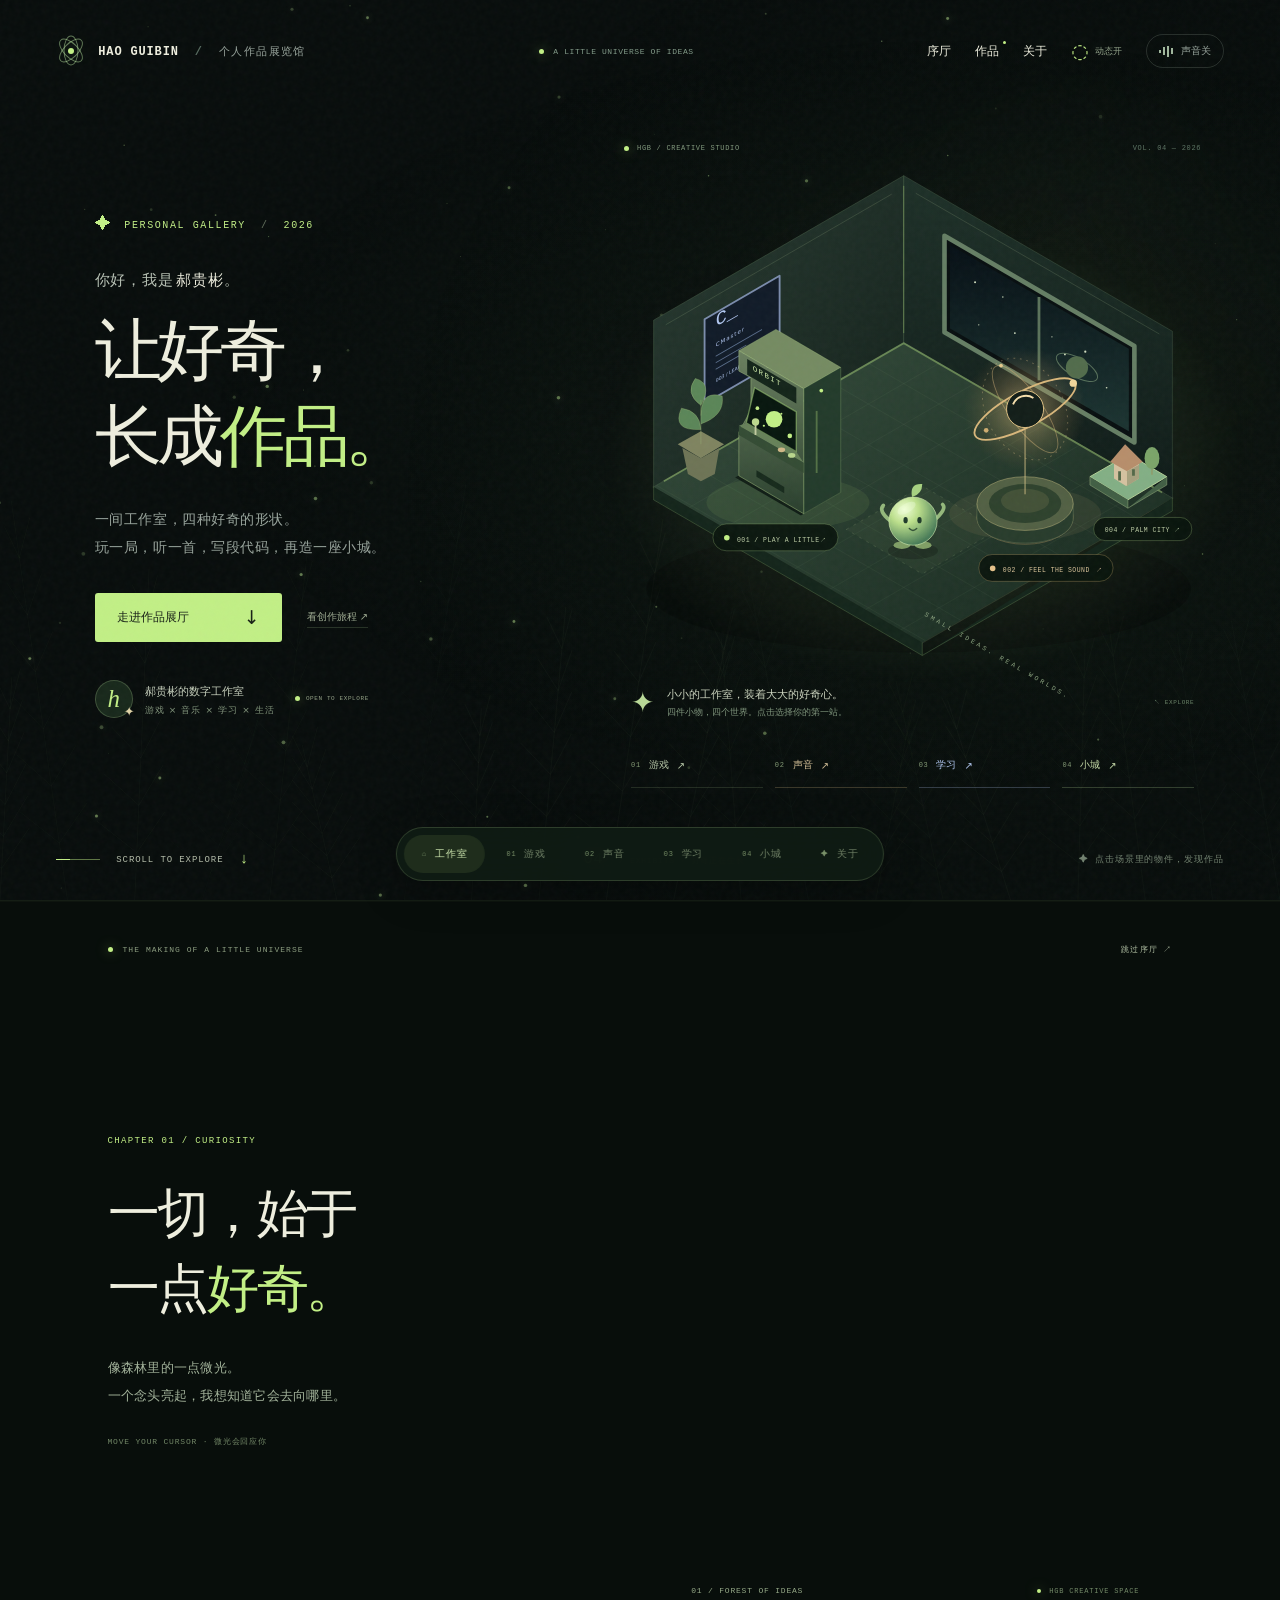
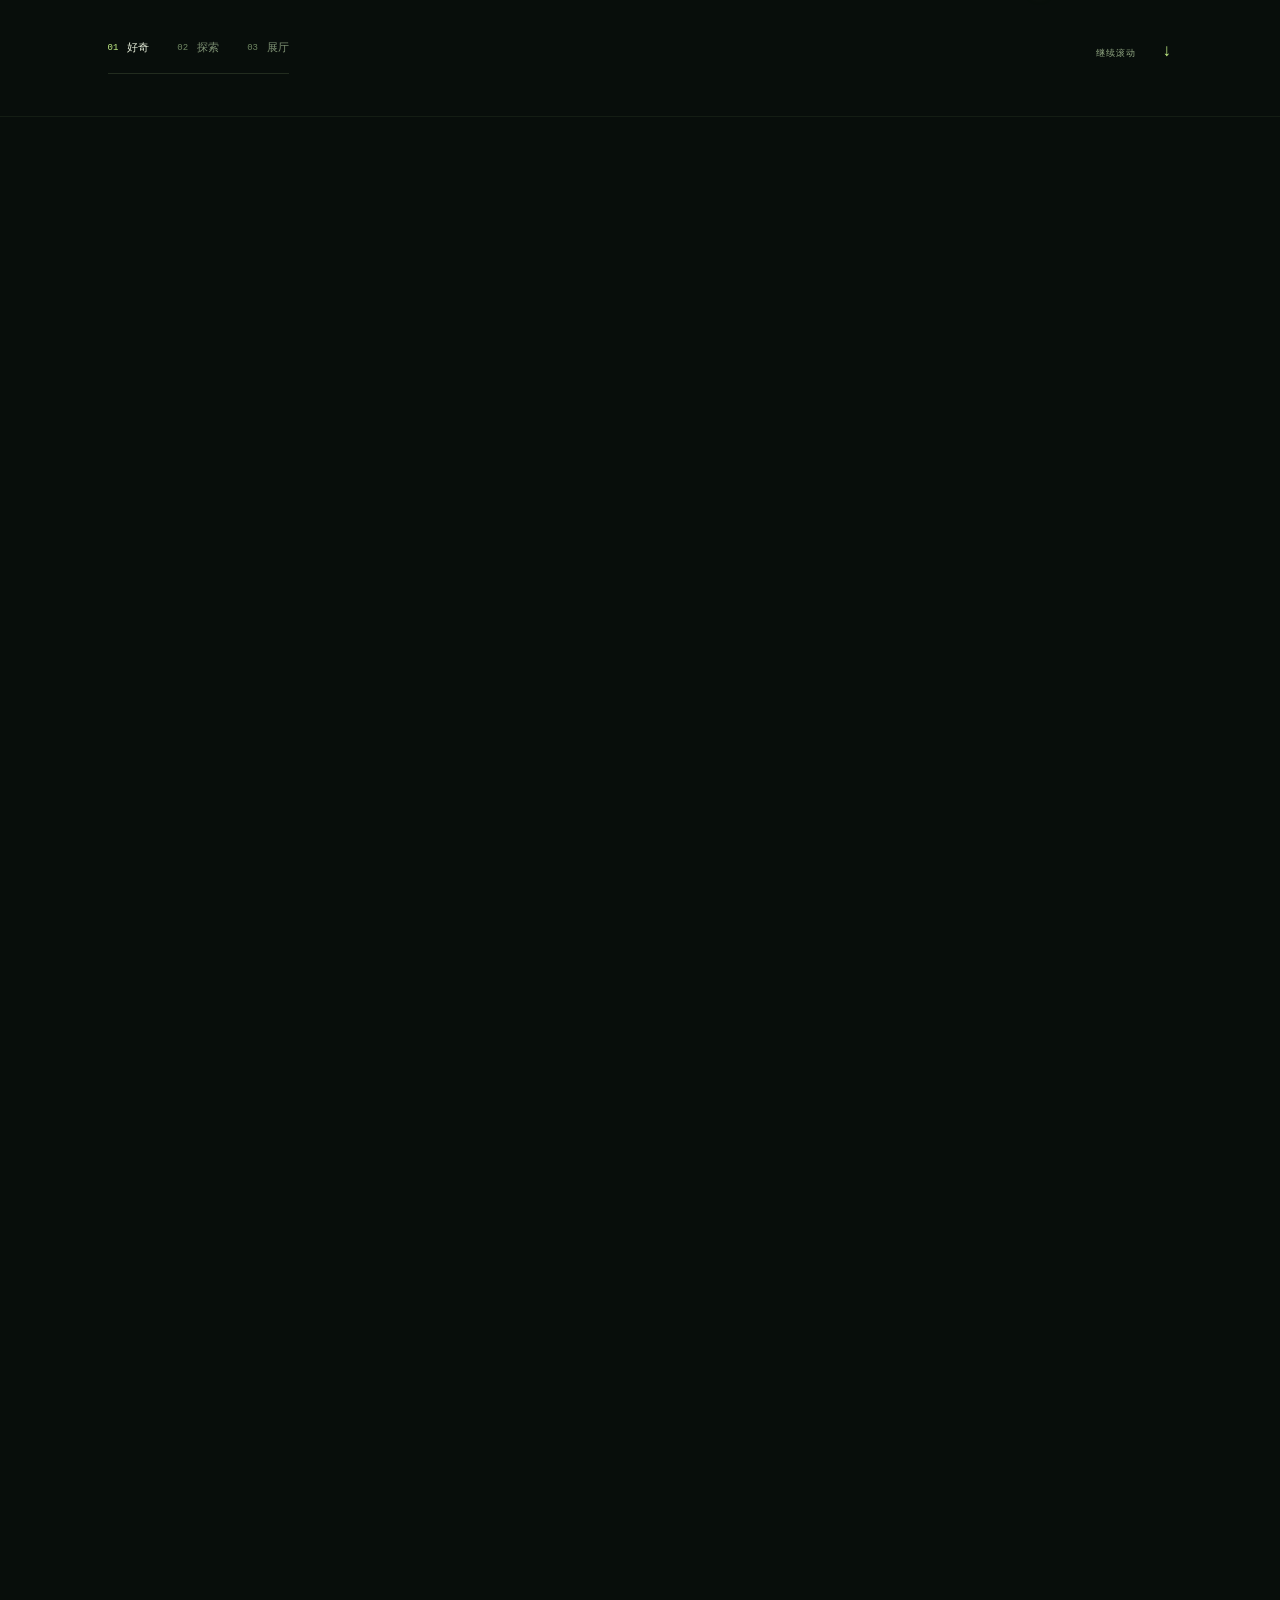
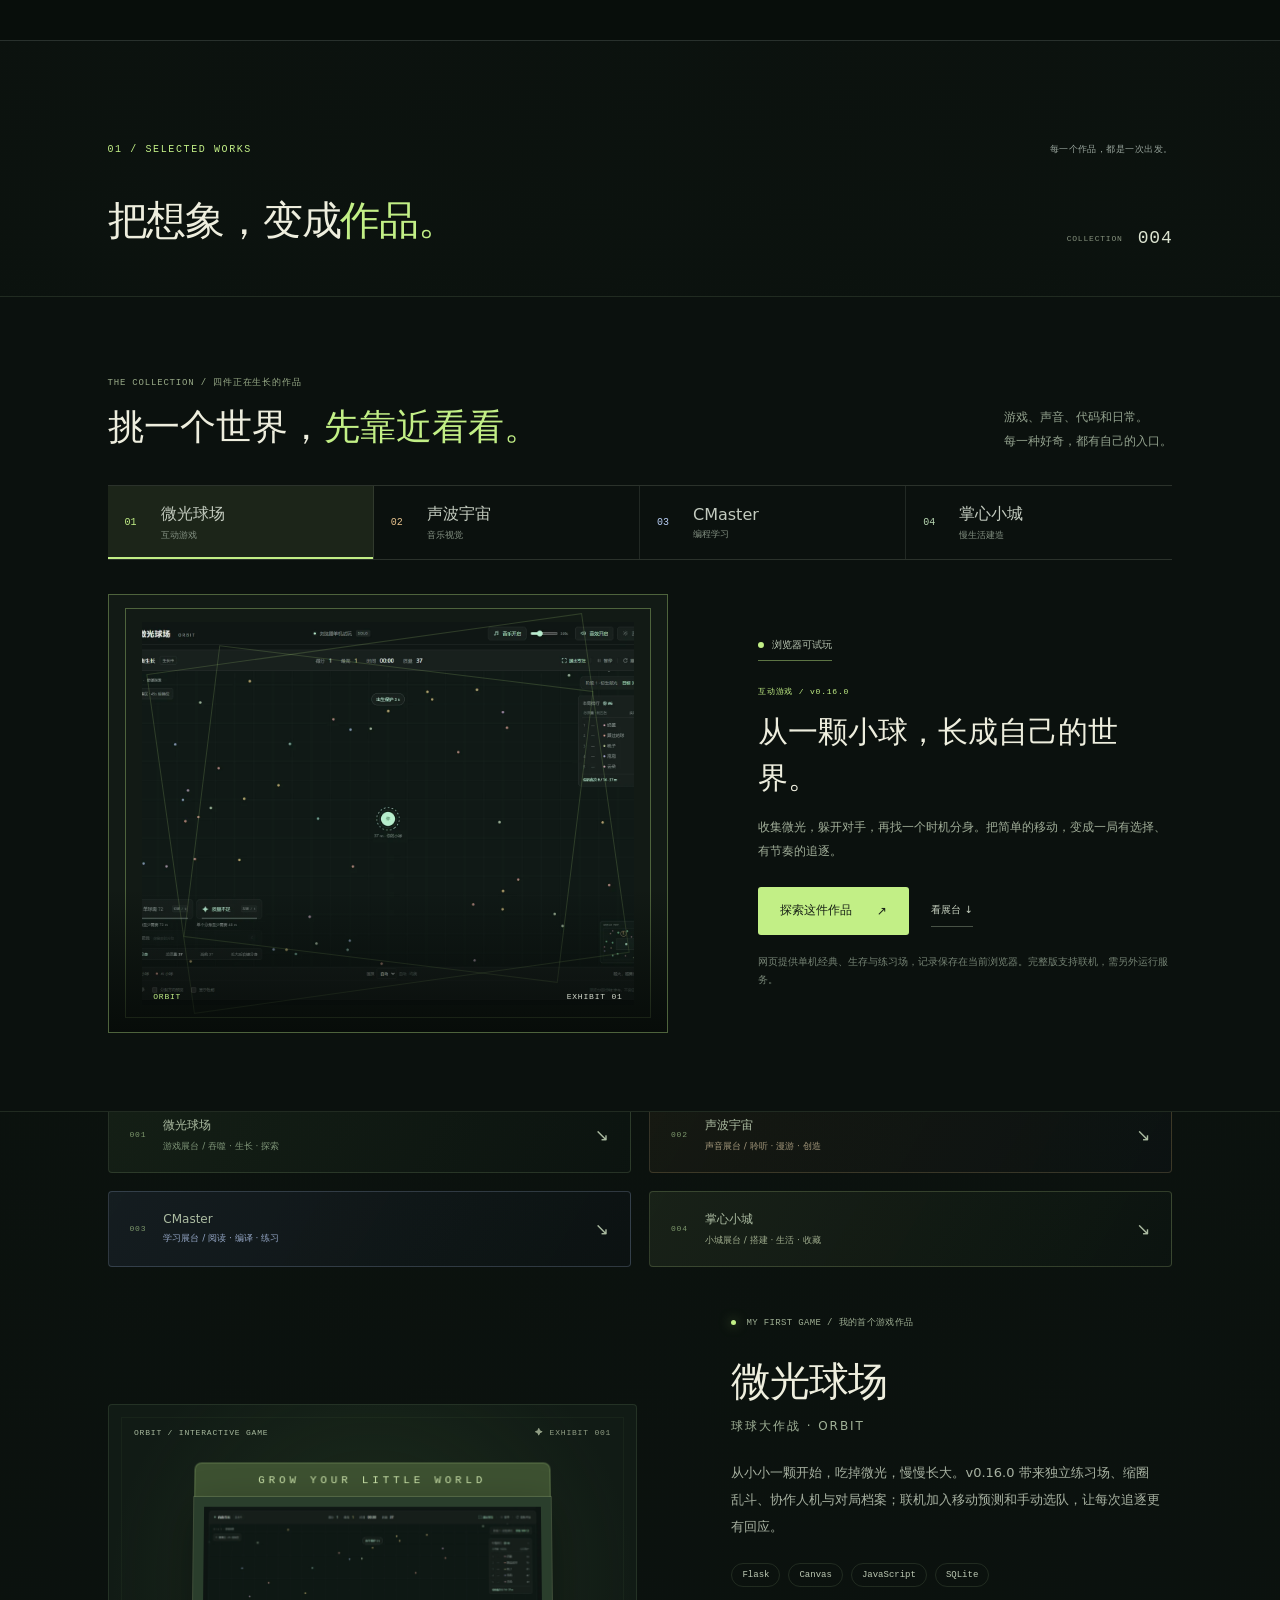
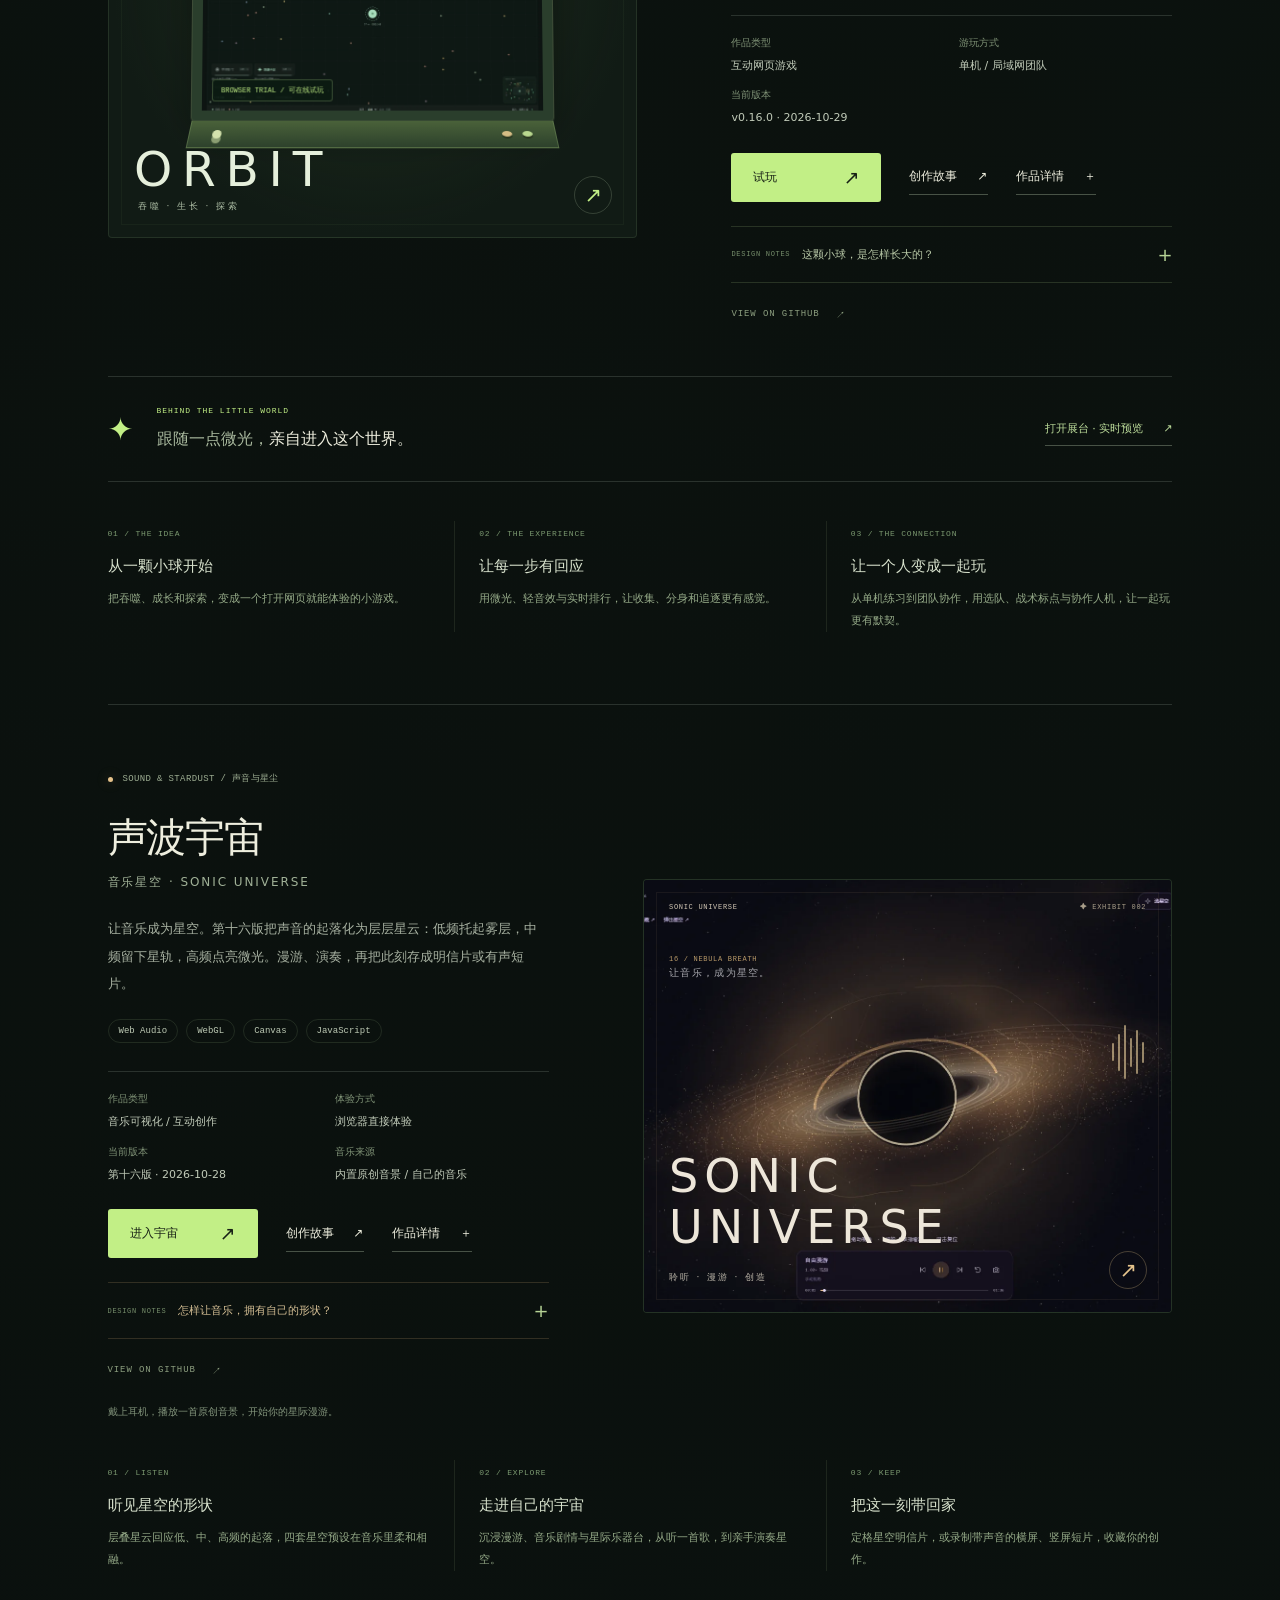
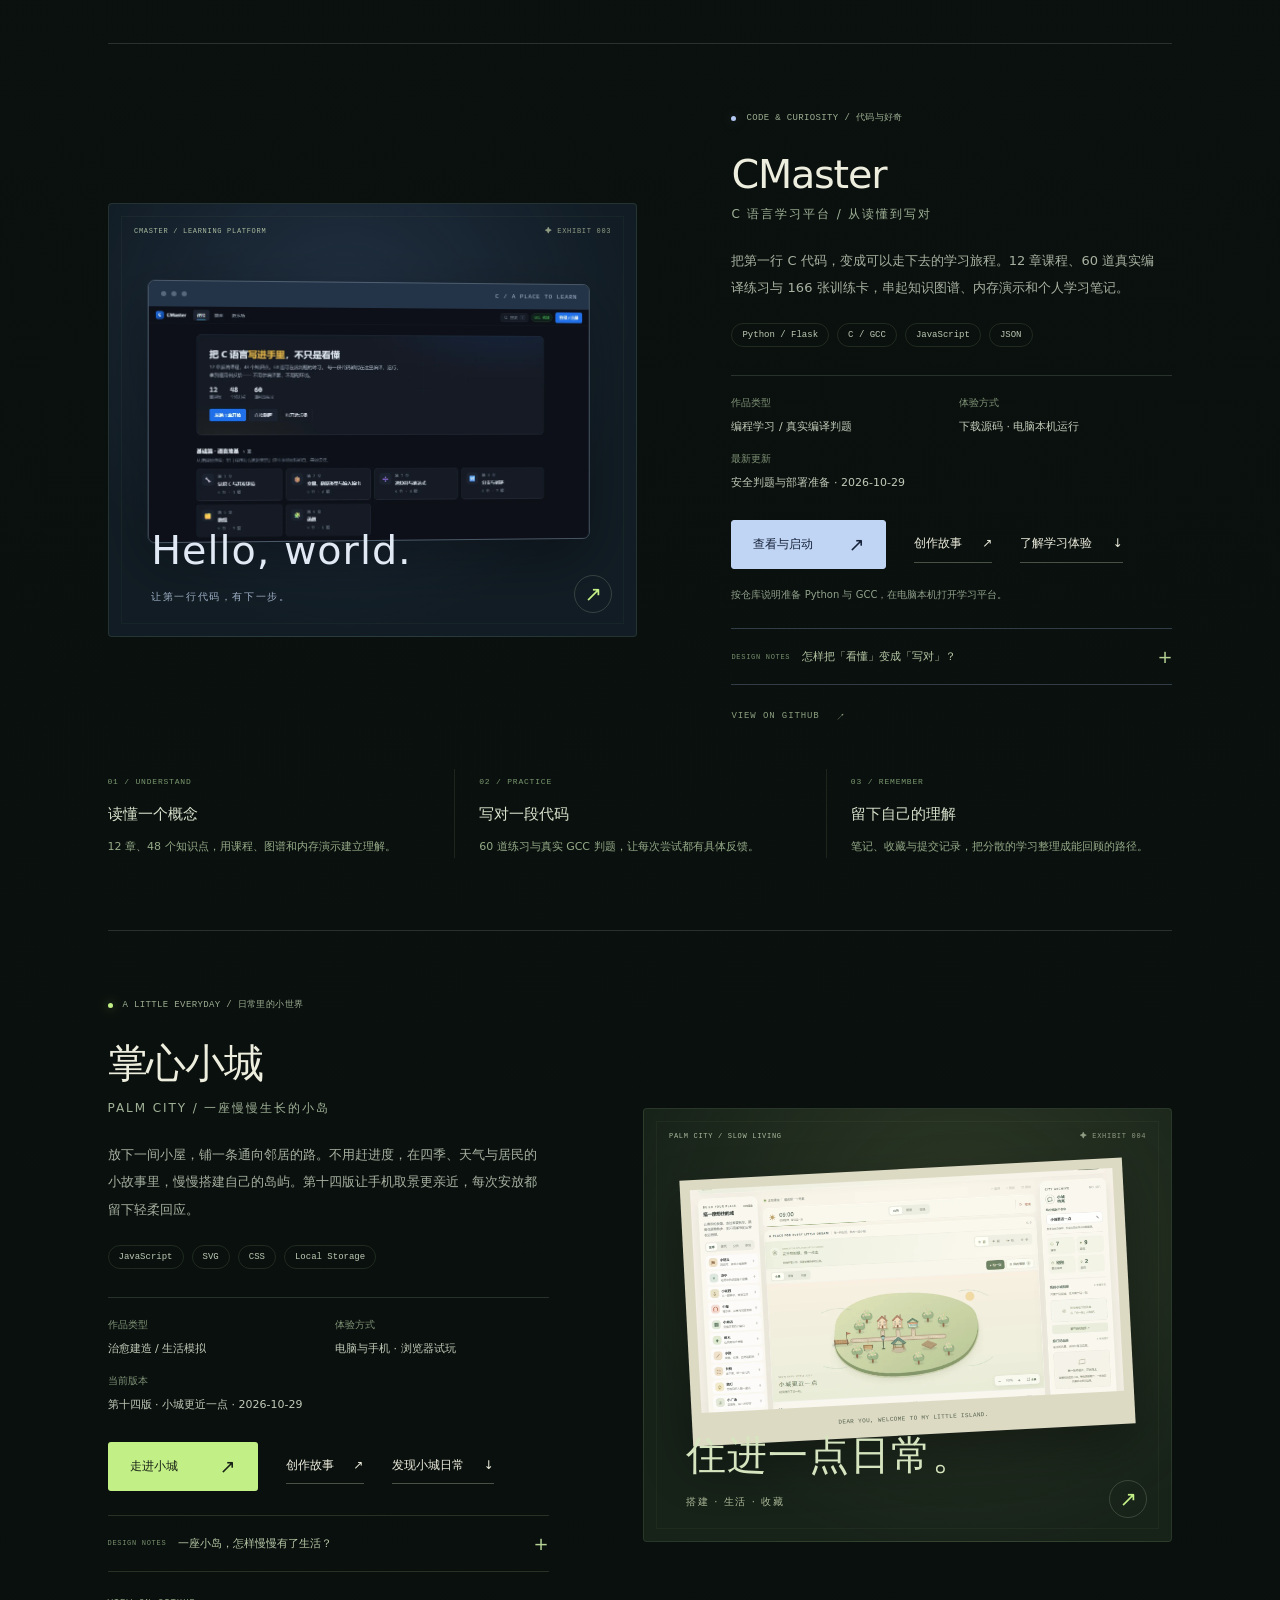
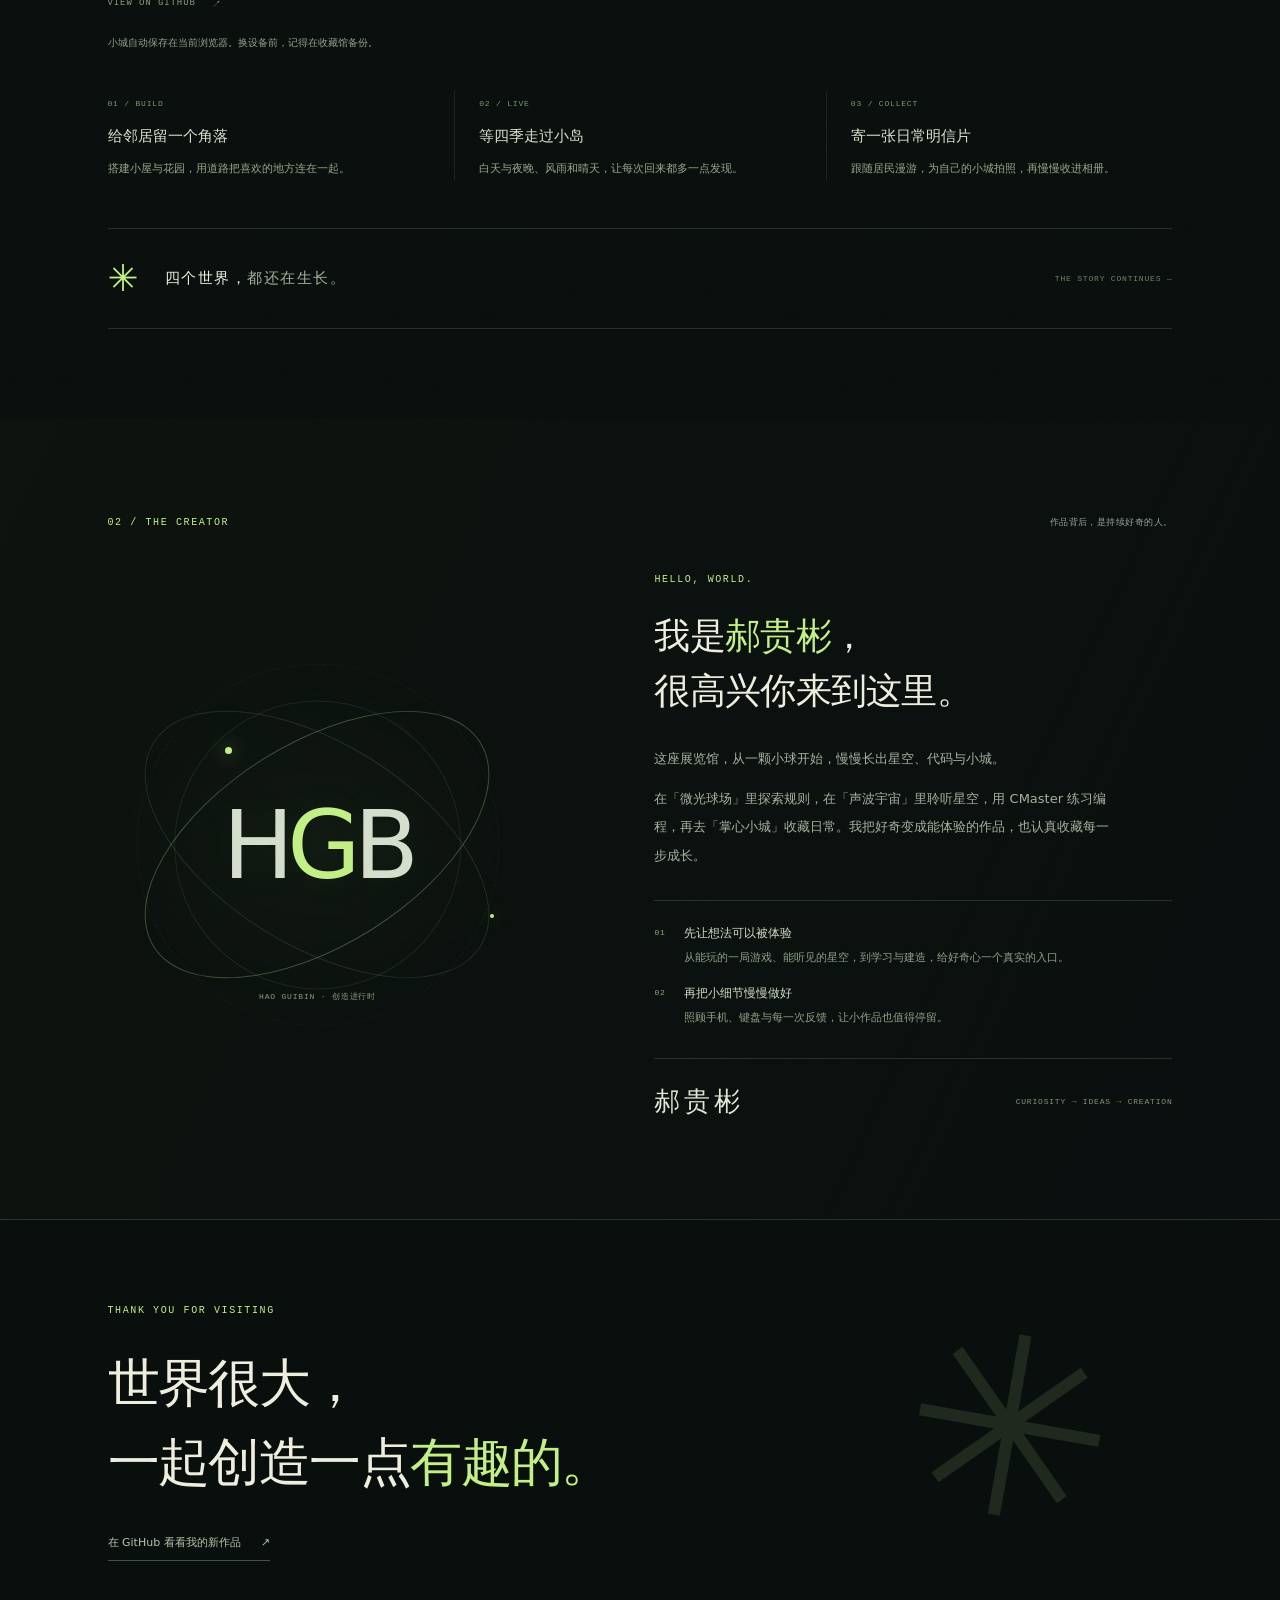
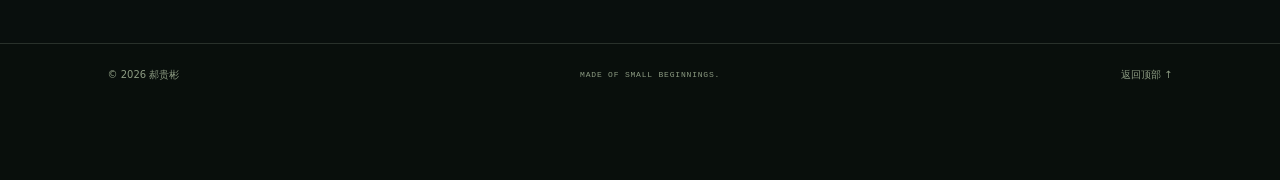
==== commit 8d670332: "Add shareable portfolio work stories" ====
--- a/outputs/personal-gallery/index.html
+++ b/outputs/personal-gallery/index.html
@@ -13,12 +13,15 @@
   <link rel="stylesheet" href="assets/immersive.css?v=0100">
   <script src="assets/deployment.js?v=0100" defer></script>
   <link rel="stylesheet" href="assets/collection.css?v=0400">
-  <script src="assets/content.js?v=0400" defer></script>
+  <script src="assets/content.js?v=0500" defer></script>
   <link rel="stylesheet" href="assets/studio.css?v=0400">
   <script src="assets/gallery.js?v=0400" defer></script>
   <script src="assets/immersive.js?v=0200" defer></script>
   <script src="assets/studio.js?v=0400" defer></script>
   <link rel="stylesheet" href="assets/exhibits.css?v=0400">
+  <link rel="stylesheet" href="assets/stories.css?v=0500">
+  <script src="assets/stories-data.js?v=0500" defer></script>
+  <script src="assets/stories.js?v=0500" defer></script>
 </head>
 <body>
   <a class="skip-link" href="#works">跳到作品</a>
@@ -196,6 +199,29 @@
     <section id="works" class="works-section section-shell" aria-labelledby="works-title">
       <div class="section-topline reveal"><span class="eyebrow">01 / SELECTED WORKS</span><span class="mono muted">每一个作品，都是一次出发。</span></div>
       <div class="section-heading reveal"><h2 id="works-title">把想象，变成<span>作品。</span></h2><span class="exhibit-count mono">COLLECTION <b>004</b></span></div>
+      <!-- showcase:start -->
+<section class="showcase section-shell" id="showcase" aria-labelledby="showcase-title">
+  <div class="showcase-heading"><div><p class="eyebrow">THE COLLECTION / 四件正在生长的作品</p><h2 id="showcase-title">挑一个世界，<span>先靠近看看。</span></h2></div><p>游戏、声音、代码和日常。<br>每一种好奇，都有自己的入口。</p></div>
+  <div class="showcase-tabs" role="group" aria-label="选择预览作品">
+    <a id="tab-orbit" href="#showcase-orbit" data-showcase-tab="orbit" style="--work-accent:#c2ef86"><span>01</span><span data-showcase-name="orbit">微光球场</span><small>互动游戏</small></a><a id="tab-sonic" href="#showcase-sonic" data-showcase-tab="sonic" style="--work-accent:#e6c18c"><span>02</span><span data-showcase-name="sonic">声波宇宙</span><small>音乐视觉</small></a><a id="tab-cmaster" href="#showcase-cmaster" data-showcase-tab="cmaster" style="--work-accent:#b9cef4"><span>03</span><span data-showcase-name="cmaster">CMaster</span><small>编程学习</small></a><a id="tab-city" href="#showcase-city" data-showcase-tab="city" style="--work-accent:#b8d7b2"><span>04</span><span data-showcase-name="city">掌心小城</span><small>慢生活建造</small></a>
+  </div>
+  <div class="showcase-panels">
+    <article id="showcase-orbit" class="showcase-panel" data-showcase-panel="orbit" style="--work-accent:#c2ef86" aria-labelledby="showcase-title-orbit">
+      <a class="showcase-object" href="works/orbit/" aria-label="了解微光球场的创作故事"><span class="showcase-orbit" aria-hidden="true"></span><span class="showcase-image"><img src="assets/orbit-preview.webp" alt="微光球场真实游戏画面，小球、食物与对手分布在深色球场中" width="1440" height="1000" loading="lazy" decoding="async"></span><span class="showcase-plinth" aria-hidden="true"></span><span class="showcase-object-label mono">ORBIT<span>EXHIBIT 01</span></span></a>
+      <div class="showcase-copy"><span class="work-status" data-showcase-status="orbit"><i aria-hidden="true"></i>浏览器可试玩</span><p class="mono showcase-category">互动游戏 / <span data-showcase-version="orbit">v0.16.0</span></p><h3 id="showcase-title-orbit">从一颗小球，长成自己的世界。</h3><p>收集微光，躲开对手，再找一个时机分身。把简单的移动，变成一局有选择、有节奏的追逐。</p><div class="showcase-actions"><a class="button button-primary" href="works/orbit/">探索这件作品 <span aria-hidden="true">↗</span></a><a class="text-link" href="#orbit-exhibit">看展台 ↓</a></div><span class="showcase-note">网页提供单机经典、生存与练习场，记录保存在当前浏览器。完整版支持联机，需另外运行服务。</span></div>
+    </article><article id="showcase-sonic" class="showcase-panel" data-showcase-panel="sonic" style="--work-accent:#e6c18c" aria-labelledby="showcase-title-sonic">
+      <a class="showcase-object" href="works/sonic/" aria-label="了解声波宇宙的创作故事"><span class="showcase-orbit" aria-hidden="true"></span><span class="showcase-image"><img src="assets/sonic-blackhole.webp" alt="声波宇宙真实画面，金色光环环绕深色引力黑洞" width="1440" height="1000" loading="lazy" decoding="async"></span><span class="showcase-plinth" aria-hidden="true"></span><span class="showcase-object-label mono">SONIC UNIVERSE<span>EXHIBIT 02</span></span></a>
+      <div class="showcase-copy"><span class="work-status" data-showcase-status="sonic"><i aria-hidden="true"></i>浏览器可体验</span><p class="mono showcase-category">音乐视觉 / <span data-showcase-version="sonic">第十六版</span></p><h3 id="showcase-title-sonic">让一首歌，拥有可以漫游的形状。</h3><p>低音托起星云，旋律留下星轨，高音点亮微光。在浏览器里听音乐，也把喜欢的一刻带走。</p><div class="showcase-actions"><a class="button button-primary" href="works/sonic/">探索这件作品 <span aria-hidden="true">↗</span></a><a class="text-link" href="#sonic-exhibit">看展台 ↓</a></div><span class="showcase-note">先播放内置原创音景即可体验。导入的音乐与草稿保存在当前浏览器；声音需要主动点击播放。</span></div>
+    </article><article id="showcase-cmaster" class="showcase-panel" data-showcase-panel="cmaster" style="--work-accent:#b9cef4" aria-labelledby="showcase-title-cmaster">
+      <a class="showcase-object" href="works/cmaster/" aria-label="了解CMaster的创作故事"><span class="showcase-orbit" aria-hidden="true"></span><span class="showcase-image"><img src="assets/cmaster-preview.webp" alt="CMaster 真实课程首页，显示章节、知识点、在线练习与学习入口" width="1440" height="1000" loading="lazy" decoding="async"></span><span class="showcase-plinth" aria-hidden="true"></span><span class="showcase-object-label mono">C / A PLACE TO LEARN<span>EXHIBIT 03</span></span></a>
+      <div class="showcase-copy"><span class="work-status" data-showcase-status="cmaster"><i aria-hidden="true"></i>本机运行 · 云端待部署</span><p class="mono showcase-category">编程学习 / <span data-showcase-version="cmaster">安全判题与部署准备</span></p><h3 id="showcase-title-cmaster">让第一行代码，有清楚的下一步。</h3><p>读懂一个概念，写下一段代码，再从真实反馈里继续。把课程、练习和自己的理解连成一条学习路径。</p><div class="showcase-actions"><a class="button button-primary" href="works/cmaster/">探索这件作品 <span aria-hidden="true">↗</span></a><a class="text-link" href="#cmaster-exhibit">看展台 ↓</a></div><span class="showcase-note">目前通过仓库说明在电脑本机运行。完整在线版部署方案已准备，尚无公网学习网址；此处入口会打开 GitHub。</span></div>
+    </article><article id="showcase-city" class="showcase-panel" data-showcase-panel="city" style="--work-accent:#b8d7b2" aria-labelledby="showcase-title-city">
+      <a class="showcase-object" href="works/city/" aria-label="了解掌心小城的创作故事"><span class="showcase-orbit" aria-hidden="true"></span><span class="showcase-image"><img src="assets/city-preview.webp" alt="掌心小城真实画面，等距岛屿上分布小屋、树木、花园和道路" width="1440" height="1000" loading="lazy" decoding="async"></span><span class="showcase-plinth" aria-hidden="true"></span><span class="showcase-object-label mono">PALM CITY<span>EXHIBIT 04</span></span></a>
+      <div class="showcase-copy"><span class="work-status" data-showcase-status="city"><i aria-hidden="true"></i>浏览器可试玩</span><p class="mono showcase-category">慢生活建造 / <span data-showcase-version="city">第十四版</span></p><h3 id="showcase-title-city">放下一间小屋，等生活慢慢发生。</h3><p>不用赶进度。搭一间屋，铺一条路，看邻居走过四季，再把喜欢的日常收进相册。</p><div class="showcase-actions"><a class="button button-primary" href="works/city/">探索这件作品 <span aria-hidden="true">↗</span></a><a class="text-link" href="#city-exhibit">看展台 ↓</a></div><span class="showcase-note">小城自动保存在当前浏览器。换设备前，可在收藏馆备份小城，再到另一个设备导入。</span></div>
+    </article>
+  </div><p class="sr-only" id="showcase-status" aria-live="polite"></p>
+</section>
+<!-- showcase:end -->
       <nav class="collection-index reveal" aria-label="选择展品">
         <a href="#orbit-exhibit"><span class="mono">001</span><span class="index-copy">微光球场<small>游戏展台 / 吞噬 · 生长 · 探索</small></span><span aria-hidden="true">↘</span></a>
         <a href="#sonic-exhibit"><span class="mono">002</span><span class="index-copy">声波宇宙<small>声音展台 / 聆听 · 漫游 · 创造</small></span><span aria-hidden="true">↘</span></a>
@@ -217,7 +243,7 @@
           <p class="project-description" data-project-description>从小小一颗开始，吃掉微光，慢慢长大。v0.16.0 带来独立练习场、缩圈乱斗、协作人机与对局档案；联机加入移动预测和手动选队，让每次追逐更有回应。</p>
           <div class="project-tags" aria-label="项目技术"><span>Flask</span><span>Canvas</span><span>JavaScript</span><span>SQLite</span></div>
           <dl class="project-meta"><div><dt>作品类型</dt><dd>互动网页游戏</dd></div><div><dt>游玩方式</dt><dd data-game-experience>单机 / 局域网团队</dd></div><div><dt>当前版本</dt><dd><span data-project-version>v0.16.0</span> · <time data-project-updated datetime="2026-10-29">2026-10-29</time></dd></div></dl>
-          <div class="project-actions"><a class="button button-primary play-link" href="play/" target="_blank" rel="noopener"><span data-play-label>试玩</span><span class="button-arrow" aria-hidden="true">↗</span></a><button id="open-project" class="text-link" type="button">作品详情 <span aria-hidden="true">＋</span></button></div>
+          <div class="project-actions"><a class="button button-primary play-link" href="play/" target="_blank" rel="noopener"><span data-play-label>试玩</span><span class="button-arrow" aria-hidden="true">↗</span></a><a class="text-link" href="works/orbit/">创作故事 <span aria-hidden="true">↗</span></a><button id="open-project" class="text-link" type="button">作品详情 <span aria-hidden="true">＋</span></button></div>
           <details class="case-study"><summary><span class="mono">DESIGN NOTES</span> 这颗小球，是怎样长大的？</summary><div class="case-content"><div><h4>一个简单的起点</h4><p>收集、成长、躲避更大的对手。把这些直觉变成规则，让第一次打开游戏的人也能开始探索。</p></div><div><h4>让每一次操作都有回应</h4><p>用质量变化、分身和吐孢子形成选择；加入生存与团队玩法，让探索逐渐变成策略。</p></div><div><h4>让体验更容易开始</h4><p>网页可体验经典、生存和独立练习场，手机使用摇杆；完整版提供手动选队、战术标点和协作人机。</p></div></div></details>
           <a class="source-link mono" data-repository href="https://github.com/Hgb-2005/orbit-game" target="_blank" rel="noopener">VIEW ON GITHUB <span aria-hidden="true">↗</span></a>
         </div>
@@ -231,7 +257,7 @@
           <p class="project-description" data-sonic-description>让音乐成为星空。第十六版把声音的起落化为层层星云：低频托起雾层，中频留下星轨，高频点亮微光。漫游、演奏，再把此刻存成明信片或有声短片。</p>
           <div class="project-tags" aria-label="声波宇宙项目技术"><span>Web Audio</span><span>WebGL</span><span>Canvas</span><span>JavaScript</span></div>
           <dl class="project-meta"><div><dt>作品类型</dt><dd>音乐可视化 / 互动创作</dd></div><div><dt>体验方式</dt><dd>浏览器直接体验</dd></div><div><dt>当前版本</dt><dd><span data-sonic-edition>第十六版</span> · <time data-sonic-updated datetime="2026-10-28">2026-10-28</time></dd></div><div><dt>音乐来源</dt><dd>内置原创音景 / 自己的音乐</dd></div></dl>
-          <div class="project-actions"><a class="button button-primary sonic-link" href="https://hgb-2005.github.io/sonic-universe/" target="_blank" rel="noopener"><span>进入宇宙</span><span class="button-arrow" aria-hidden="true">↗</span></a><button class="text-link" data-open-sonic type="button">作品详情 <span aria-hidden="true">＋</span></button></div>
+          <div class="project-actions"><a class="button button-primary sonic-link" href="https://hgb-2005.github.io/sonic-universe/" target="_blank" rel="noopener"><span>进入宇宙</span><span class="button-arrow" aria-hidden="true">↗</span></a><a class="text-link" href="works/sonic/">创作故事 <span aria-hidden="true">↗</span></a><button class="text-link" data-open-sonic type="button">作品详情 <span aria-hidden="true">＋</span></button></div>
           <details class="case-study"><summary><span class="mono">DESIGN NOTES</span> 怎样让音乐，拥有自己的形状？</summary><div class="case-content"><div><h4>从听见，到看见</h4><p>把声音的能量变化转化为星尘、光环与引力，让不同的音乐拥有不同的空间表情。</p></div><div><h4>从观看，到参与</h4><p>用沉浸漫游、音乐剧情和星际乐器，把被动观看变成可以探索、演奏和调整的体验。</p></div><div><h4>给这一刻一个出口</h4><p>用明信片和有声短片保存创作。可以从内置原创音景开始，也可以导入自己的音乐。</p></div></div></details>
           <a class="source-link mono" data-sonic-repository href="https://github.com/Hgb-2005/sonic-universe" target="_blank" rel="noopener">VIEW ON GITHUB <span aria-hidden="true">↗</span></a>
           <p class="sonic-listening-note">戴上耳机，播放一首原创音景，开始你的星际漫游。</p>
@@ -257,8 +283,8 @@
           <h3 id="cmaster-title"><span data-cmaster-title>CMaster</span><span class="project-subtitle" data-cmaster-subtitle>C 语言学习平台 / 从读懂到写对</span></h3>
           <p class="project-description" data-cmaster-description>把第一行 C 代码，变成可以走下去的学习旅程。12 章课程、60 道真实编译练习与 166 张训练卡，串起知识图谱、内存演示和个人学习笔记。</p>
           <div class="project-tags" aria-label="CMaster 项目技术"><span>Python / Flask</span><span>C / GCC</span><span>JavaScript</span><span>JSON</span></div>
-          <dl class="project-meta"><div><dt>作品类型</dt><dd>编程学习 / 真实编译判题</dd></div><div><dt>体验方式</dt><dd>下载源码 · 电脑本机运行</dd></div><div><dt>最新更新</dt><dd><span data-cmaster-edition>学习笔记与进度升级</span> · <time data-cmaster-updated datetime="2026-10-28">2026-10-28</time></dd></div></dl>
-          <div class="project-actions"><a class="button button-primary" data-cmaster-link href="https://github.com/Hgb-2005/cmaster#readme" target="_blank" rel="noopener"><span>查看与启动</span><span class="button-arrow" aria-hidden="true">↗</span></a><a class="text-link" href="#cmaster-notes">了解学习体验 <span aria-hidden="true">↓</span></a></div>
+          <dl class="project-meta"><div><dt>作品类型</dt><dd>编程学习 / 真实编译判题</dd></div><div><dt>体验方式</dt><dd>下载源码 · 电脑本机运行</dd></div><div><dt>最新更新</dt><dd><span data-cmaster-edition>安全判题与部署准备</span> · <time data-cmaster-updated datetime="2026-10-29">2026-10-29</time></dd></div></dl>
+          <div class="project-actions"><a class="button button-primary" data-cmaster-link href="https://github.com/Hgb-2005/cmaster#readme" target="_blank" rel="noopener"><span>查看与启动</span><span class="button-arrow" aria-hidden="true">↗</span></a><a class="text-link" href="works/cmaster/">创作故事 <span aria-hidden="true">↗</span></a><a class="text-link" href="#cmaster-notes">了解学习体验 <span aria-hidden="true">↓</span></a></div>
           <p class="exhibit-note">按仓库说明准备 Python 与 GCC，在电脑本机打开学习平台。</p>
           <details id="cmaster-notes" class="case-study"><summary><span class="mono">DESIGN NOTES</span> 怎样把「看懂」变成「写对」？</summary><div class="case-content"><div><h4>让知识可以动手验证</h4><p>课程、题库、游乐场与 166 张训练卡相互连接，真实编译执行代码，逐个测试用例给出反馈。</p></div><div><h4>看见代码背后的运行过程</h4><p>知识图谱串起概念，内存演示解释指针与数据布局；学习分析和继续学习建议，帮助找到下一步。</p></div><div><h4>把自己的理解留下来</h4><p>收藏课程与习题，写私人笔记；恢复最近通过代码、查看最近 10 次提交，并导出 Markdown 笔记与 JSON 学习记录。</p></div></div></details>
           <a class="source-link mono" data-cmaster-repository href="https://github.com/Hgb-2005/cmaster" target="_blank" rel="noopener">VIEW ON GITHUB <span aria-hidden="true">↗</span></a>
@@ -272,7 +298,7 @@
           <p class="project-description" data-city-description>放下一间小屋，铺一条通向邻居的路。不用赶进度，在四季、天气与居民的小故事里，慢慢搭建自己的岛屿。第十四版让手机取景更亲近，每次安放都留下轻柔回应。</p>
           <div class="project-tags" aria-label="掌心小城项目技术"><span>JavaScript</span><span>SVG</span><span>CSS</span><span>Local Storage</span></div>
           <dl class="project-meta"><div><dt>作品类型</dt><dd>治愈建造 / 生活模拟</dd></div><div><dt>体验方式</dt><dd>电脑与手机 · 浏览器试玩</dd></div><div><dt>当前版本</dt><dd><span data-city-edition>第十四版 · 小城更近一点</span> · <time data-city-updated datetime="2026-10-29">2026-10-29</time></dd></div></dl>
-          <div class="project-actions"><a class="button button-primary" data-city-link href="https://hgb-2005.github.io/palm-city/" target="_blank" rel="noopener"><span>走进小城</span><span class="button-arrow" aria-hidden="true">↗</span></a><a class="text-link" href="#city-notes">发现小城日常 <span aria-hidden="true">↓</span></a></div>
+          <div class="project-actions"><a class="button button-primary" data-city-link href="https://hgb-2005.github.io/palm-city/" target="_blank" rel="noopener"><span>走进小城</span><span class="button-arrow" aria-hidden="true">↗</span></a><a class="text-link" href="works/city/">创作故事 <span aria-hidden="true">↗</span></a><a class="text-link" href="#city-notes">发现小城日常 <span aria-hidden="true">↓</span></a></div>
           <details id="city-notes" class="case-study"><summary><span class="mono">DESIGN NOTES</span> 一座小岛，怎样慢慢有了生活？</summary><div class="case-content"><div><h4>给想象留一点空间</h4><p>小屋、花园、道路和码头自由组合，没有预算与倒计时。放置、旋转、移动、撤销，让小城慢慢接近你想象的样子。</p></div><div><h4>风景里，住着小小的故事</h4><p>居民沿道路生活，四季带来不同愿望，花园慢慢生长，坐船来访的客人会走出自己的行程。</p></div><div><h4>把日常变成收藏</h4><p>跟随居民漫游，保存照片和明信片，在多座小城之间切换；用文件备份与导入，把小城带到另一个浏览器。</p></div></div></details>
           <a class="source-link mono" data-city-repository href="https://github.com/Hgb-2005/palm-city" target="_blank" rel="noopener">VIEW ON GITHUB <span aria-hidden="true">↗</span></a>
           <p class="exhibit-note">小城自动保存在当前浏览器。换设备前，记得在收藏馆备份。</p>
--- a/outputs/personal-gallery/assets/stories.css
+++ b/outputs/personal-gallery/assets/stories.css
@@ -0,0 +1,138 @@
+.story-skip{position:absolute;z-index:100;top:10px;left:12px;padding:12px;background:#f1f4ec;color:#111;transform:translateY(-150%)}
+.story-skip:focus{transform:none}
+.showcase{--gallery-pad:max(7vw,calc((100vw - 1380px)/2));position:relative;padding:78px var(--gallery-pad);background:#0b110e;border-block:1px solid #a9c89724}
+.showcase-heading{display:flex;align-items:end;justify-content:space-between;gap:35px;margin-bottom:32px}
+.showcase-heading .eyebrow,.story-eyebrow{margin:0;color:#98aa87;font:9px/1.8 Consolas,"Courier New",monospace;letter-spacing:.09em}
+.showcase-heading h2{font-size:36px;font-weight:400;line-height:1.45;margin:10px 0 0}
+.showcase-heading h2 span{color:#c2ef86}
+.showcase-heading>p{font-size:12px;line-height:2;color:#93a28e;margin:0}
+.showcase-tabs{display:grid;grid-template-columns:repeat(4,minmax(0,1fr));border-block:1px solid #b2c0aa30}
+.showcase-tabs a{display:grid;grid-template-columns:36px minmax(0,1fr);grid-template-rows:auto auto;align-content:center;min-height:73px;padding:12px 17px;border-right:1px solid #b2c0aa24;text-align:left;color:#c3cbbf;text-decoration:none;cursor:pointer}
+.showcase-tabs a:last-child{border-right:0}
+.showcase-tabs a>span:first-child{grid-row:1/3;align-self:center;color:var(--work-accent);font:10px Consolas,"Courier New",monospace}
+.showcase-tabs a>small{font-size:9px;color:#839082;margin-top:4px}
+.showcase-tabs a[aria-selected=true]{background:color-mix(in srgb,var(--work-accent) 9%,transparent);box-shadow:inset 0 -2px var(--work-accent)}
+.showcase-tabs a:hover{background:color-mix(in srgb,var(--work-accent) 7%,transparent)}
+.showcase-panels{margin-top:34px}
+.showcase-panel{--work-accent:#c2ef86;display:grid;grid-template-columns:minmax(0,1.15fr) minmax(300px,.85fr);gap:clamp(35px,7vw,100px);align-items:center;min-height:380px}
+.showcase-panel[hidden]{display:none}
+.showcase-object{aspect-ratio:1.28;position:relative;isolation:isolate;display:block;overflow:hidden;background:#121a15;border:1px solid color-mix(in srgb,var(--work-accent) 34%,transparent);text-decoration:none;color:#fff}
+.showcase-image{position:absolute;inset:6%;display:block;overflow:hidden;background:#101710}
+.showcase-image img{display:block;width:100%;height:100%;object-fit:cover;object-position:top center;transition:transform .6s;}
+.showcase-object:hover .showcase-image img,.showcase-object:focus-visible .showcase-image img{transform:scale(1.035)}
+.showcase-orbit{position:absolute;inset:3%;z-index:2;border:1px solid color-mix(in srgb,var(--work-accent) 34%,transparent);pointer-events:none}
+.showcase-orbit:before,.showcase-orbit:after{content:"";position:absolute;inset:8%;border:1px solid color-mix(in srgb,var(--work-accent) 17%,transparent);transform:rotate(-8deg)}
+.showcase-orbit:after{inset:14%;transform:rotate(7deg)}
+.showcase-plinth{position:absolute;z-index:3;inset:auto 0 0;height:33%;pointer-events:none;background:linear-gradient(transparent,rgba(4,8,6,.78))}
+.showcase-object-label{position:absolute;z-index:4;left:8%;right:8%;bottom:7%;display:flex;justify-content:space-between;gap:12px;color:var(--work-accent);font-size:8px}
+.showcase-object-label span{color:#d4dacd}
+.showcase-copy{max-width:450px}
+.work-status{display:flex;align-items:center;gap:8px;width:fit-content;padding-bottom:8px;border-bottom:1px solid color-mix(in srgb,var(--work-accent) 45%,transparent);font-size:10px;color:#bac7b4}
+.work-status i{width:6px;height:6px;background:var(--work-accent);border-radius:50%}
+.showcase-category{font:8px/1.8 Consolas,"Courier New",monospace;color:var(--work-accent);margin:24px 0 0}
+.showcase-copy h3{font-size:30px;line-height:1.55;font-weight:400;margin:9px 0 13px}
+.showcase-copy>p:not(.showcase-category){font-size:12px;line-height:2;color:#9fac97;margin:0}
+.showcase-actions{display:flex;align-items:center;gap:22px;margin-top:24px}
+.showcase-actions .button{gap:25px}
+.showcase-panel[data-showcase-panel=sonic] .button-primary{background:#e6c18c;border-color:#e6c18c;color:#261c0d}
+.showcase-panel[data-showcase-panel=cmaster] .button-primary{background:#b9cef4;border-color:#b9cef4;color:#172131}
+.showcase-panel[data-showcase-panel=city] .button-primary{background:#b8d7b2;border-color:#b8d7b2;color:#18251b}
+.showcase-actions .text-link{font-size:10px;color:#c6d0bf;white-space:nowrap}
+.showcase-note{display:block;margin-top:18px;font-size:10px;line-height:1.8;color:#748273}
+.work-page{--work-accent:#c2ef86;--paper:#0b100e;--quiet:#9aa59b;--hairline:#a8b4a52b;margin:0;background:var(--paper);color:#e6ebe0;font-family:"Segoe UI","Microsoft YaHei",sans-serif;line-height:1.8}
+.work-page *{box-sizing:border-box}
+.story-shell{width:min(1180px,calc(100% - 96px));margin-inline:auto}
+.story-header{position:sticky;top:0;z-index:10;min-height:65px;padding:0 max(32px,calc((100vw - 1180px)/2));display:flex;align-items:center;justify-content:space-between;gap:24px;background:#0b100ef2;border-bottom:1px solid var(--hairline);backdrop-filter:blur(12px)}
+.story-brand,.story-header>a:last-child{display:flex;align-items:center;gap:11px;text-decoration:none;color:#dce5d7;font-size:11px}
+.story-brand>span{color:var(--work-accent);font-size:19px}
+.story-brand small{padding-left:11px;border-left:1px solid var(--hairline);font-size:10px;color:var(--quiet)}
+.story-header>a:last-child{color:#bac5b7}
+.story-breadcrumb{display:flex;gap:10px;align-items:center;padding:31px 0 15px;color:#748174;font-size:10px}
+.story-breadcrumb a,.story-next a{color:#bac9ae;text-decoration:none}
+.story-hero-grid{display:grid;grid-template-columns:minmax(0,1fr) 210px;gap:70px;align-items:end;padding:19px 0 47px}
+.story-eyebrow{color:var(--work-accent)}
+.story-name{font-size:10px;color:#9ca99a;margin:17px 0 2px}
+.story-hero h1{max-width:780px;font-size:46px;font-weight:400;line-height:1.5;margin:0;color:#f0f2eb}
+.story-intro{max-width:670px;margin:12px 0 0;color:#aab4a6;font-size:13px;line-height:2}
+.story-actions{display:flex;align-items:center;gap:23px;margin-top:22px}
+.story-button{display:inline-flex;align-items:center;justify-content:space-between;gap:30px;min-height:46px;padding:0 17px;background:var(--work-accent);color:#172018;text-decoration:none;font-size:11px}
+.story-button:hover{filter:brightness(1.08)}
+.story-text-link,.story-share button{font-size:10px;color:#c7d3c0;text-decoration:none}
+.story-use-note{max-width:650px;color:#778677;font-size:10px;line-height:1.8;margin:13px 0 0}
+.story-hero-meta{border-left:1px solid var(--hairline);padding:4px 0 3px 19px}
+.story-number{display:block;color:color-mix(in srgb,var(--work-accent) 27%,transparent);font:64px/.95 Consolas,"Courier New",monospace}
+.story-hero-meta dl{margin:17px 0 0}
+.story-hero-meta dl>div{display:flex;justify-content:space-between;gap:12px;padding:7px 0;border-top:1px solid var(--hairline);font-size:9px}
+.story-hero-meta dt{color:#859282;white-space:nowrap}
+.story-hero-meta dd{margin:0;color:#d2dbcc;text-align:right}
+.story-status{color:var(--work-accent)!important}
+.story-cover{margin:0}
+.story-cover img{display:block;width:100%;max-height:690px;aspect-ratio:1.72;object-fit:cover;object-position:center 22%;background:#111814;border:1px solid color-mix(in srgb,var(--work-accent) 33%,transparent)}
+.story-cover figcaption{display:flex;justify-content:space-between;gap:20px;padding:10px 0;color:#849182;font-size:9px}
+.story-cover .mono,.story-footer .mono{font:8px Consolas,"Courier New",monospace}
+.story-sections{position:sticky;top:65px;z-index:8;display:flex;gap:34px;overflow-x:auto;white-space:nowrap;padding:16px 0;margin:20px auto 0;background:#0b100ef5;border-block:1px solid var(--hairline)}
+.story-sections a{color:#aeb8a9;text-decoration:none;font-size:10px}
+.story-sections a:hover{color:var(--work-accent)}
+.story-section{padding-top:84px;padding-bottom:38px;scroll-margin-top:125px}
+.story-split{display:grid;grid-template-columns:minmax(0,.78fr) minmax(0,1.22fr);gap:12%;align-items:start}
+.story-section h2,.story-invitation h2{font-size:30px;font-weight:400;line-height:1.6;margin:13px 0}
+.story-body{font-size:13px;line-height:2.15;color:#bec7b8;margin:0}
+.story-observation{margin-top:25px;padding-top:17px;border-top:1px solid color-mix(in srgb,var(--work-accent) 46%,transparent)}
+.story-observation .story-eyebrow{font-size:9px}
+.story-observation p{margin:8px 0;color:#9ba898;font-size:11px;line-height:2}
+.story-section-heading{display:flex;justify-content:space-between;align-items:end;gap:24px;margin-bottom:27px}
+.story-section-heading h2{margin-bottom:0}
+.story-section-heading>p{margin:0;color:#879385;font-size:10px;line-height:1.9}
+.story-decisions{display:grid;grid-template-columns:repeat(3,minmax(0,1fr));border-block:1px solid var(--hairline)}
+.story-decisions article{min-width:0;padding:18px 24px 20px 0}
+.story-decisions article+article{padding-left:24px;border-left:1px solid var(--hairline)}
+.story-decision-number{color:var(--work-accent);font:10px Consolas,"Courier New",monospace}
+.story-decisions h3,.timeline-content h3{font-size:14px;font-weight:400;line-height:1.8;margin:9px 0}
+.story-decisions p,.timeline-content>p:first-of-type{font-size:11px;color:#94a08f;line-height:1.95;margin:0}
+.story-timeline{list-style:none;position:relative;padding:0;margin:0}
+.story-timeline:before{content:"";position:absolute;top:8px;bottom:10px;left:11px;width:1px;background:color-mix(in srgb,var(--work-accent) 34%,transparent)}
+.story-timeline li{position:relative;display:grid;grid-template-columns:38px 145px minmax(0,1fr);gap:14px;padding:0 0 26px}
+.story-timeline li:last-child{padding-bottom:0}
+.timeline-marker{z-index:1;display:grid;place-items:center;align-self:start;width:23px;height:23px;border:1px solid var(--work-accent);background:var(--paper);color:var(--work-accent);font:9px Consolas,"Courier New",monospace}
+.timeline-label{padding-top:3px;color:var(--work-accent);font-size:10px}
+.timeline-content{padding-bottom:22px;border-bottom:1px solid var(--hairline)}
+.story-timeline li:last-child .timeline-content{border:0}
+.timeline-content h3{font-size:16px;margin:0 0 5px}
+.timeline-content>p:first-of-type{max-width:720px}
+.timeline-change{font-size:10px;color:#cad3c1;margin:9px 0 0}
+.timeline-change span{color:var(--work-accent)}
+.story-steps{list-style:none;margin:0;padding:0;border-top:1px solid var(--hairline)}
+.story-steps li{display:grid;grid-template-columns:42px 1fr;gap:14px;padding:15px 0;border-bottom:1px solid var(--hairline)}
+.story-steps li>span{color:var(--work-accent);font:10px Consolas,"Courier New",monospace;padding-top:4px}
+.story-steps p{margin:0;font-size:12px;color:#c3cbbd;line-height:1.9}
+.story-invitation{margin-top:45px;margin-bottom:45px;padding:41px 48px;background:#101814;border-block:1px solid color-mix(in srgb,var(--work-accent) 35%,transparent)}
+.story-invitation h2{font-size:29px;margin:11px 0 15px}
+.story-invitation .story-use-note{margin-top:12px}
+.story-share{display:flex;align-items:center;gap:15px;margin-top:14px}
+.story-share button{border:0;border-bottom:1px solid var(--hairline);padding:4px 0;background:none;cursor:pointer}
+.story-share [role=status]{font-size:9px;color:var(--work-accent)}
+.story-next{display:flex;align-items:center;justify-content:space-between;gap:25px;padding:17px 0 30px;border-top:1px solid var(--hairline)}
+.story-next>a{display:flex;flex-direction:column;gap:4px}
+.story-next>a:last-child{text-align:right;color:#e4eadf;font-size:14px}
+.story-next small{font-size:9px;color:#8b9888}
+.story-footer{display:flex;justify-content:space-between;align-items:center;gap:22px;flex-wrap:wrap;padding-top:19px;padding-bottom:24px;border-top:1px solid var(--hairline);color:#7f8b7c;font-size:9px}
+.story-footer a{color:#becab5;text-decoration:none}
+@media(max-width:820px){.story-shell{width:min(100% - 48px,680px)}.showcase{padding:60px 6vw}.showcase-heading h2{font-size:30px}.showcase-panel{grid-template-columns:minmax(0,1fr) minmax(250px,.9fr);gap:30px;min-height:300px}.showcase-copy h3{font-size:24px}.story-hero-grid{grid-template-columns:minmax(0,1fr) 175px;gap:35px}.story-hero h1{font-size:37px}.story-hero-meta{padding-left:13px}.story-number{font-size:54px}.story-sections{gap:23px}.story-section h2{font-size:26px}.story-timeline li{grid-template-columns:33px 112px minmax(0,1fr);gap:10px}.story-invitation{padding:34px}}
+@media(max-width:620px){.showcase{padding:48px 6vw}.showcase-heading{display:block;margin-bottom:21px}.showcase-heading h2{font-size:25px}.showcase-heading>p{margin-top:10px;font-size:10px}.showcase-tabs{grid-template-columns:repeat(4,minmax(0,1fr))}.showcase-tabs a{grid-template-columns:1fr;grid-template-rows:auto auto auto;align-content:center;gap:3px;min-height:67px;padding:8px 5px;text-align:center;font-size:10px}.showcase-tabs a>span{grid-row:auto;font-size:8px}.showcase-tabs a>small{font-size:8px;margin:0}.showcase-panels{margin-top:20px}.showcase-panel{grid-template-columns:1fr;gap:20px;min-height:0}.showcase-object{aspect-ratio:1.12}.showcase-copy h3{font-size:23px;margin-top:8px}.showcase-copy>p:not(.showcase-category){font-size:11px}.showcase-category{margin-top:13px}.showcase-actions{margin-top:17px;gap:18px}.showcase-note{font-size:9px;margin-top:11px}.showcase-actions .button{min-height:43px;padding:11px 13px;font-size:10px}.story-shell{width:calc(100% - 36px)}.story-header{min-height:57px;padding-inline:18px}.story-brand{font-size:10px;gap:7px}.story-brand small{font-size:9px;padding-left:7px}.story-header>a:last-child{font-size:10px;white-space:nowrap}.story-breadcrumb{padding-top:20px}.story-hero-grid{grid-template-columns:1fr;gap:20px;padding:14px 0 24px}.story-name{margin-top:11px}.story-hero h1{font-size:30px;line-height:1.55}.story-intro{font-size:11px}.story-hero-meta{display:grid;grid-template-columns:50px minmax(0,1fr);gap:12px;align-items:start;padding:0;border:0}.story-number{font-size:48px}.story-hero-meta dl{margin:0}.story-hero-meta dl>div{font-size:8px;padding:4px 0}.story-cover img{aspect-ratio:1.18;object-fit:cover;object-position:center 20%}.story-cover figcaption{font-size:8px}.story-cover figcaption .mono{font-size:7px}.story-sections{top:57px;width:100%;gap:21px;padding:12px 18px;margin-top:13px}.story-sections a{font-size:9px}.story-section{padding-top:54px;padding-bottom:21px;scroll-margin-top:110px}.story-split{grid-template-columns:1fr;gap:11px}.story-section h2{font-size:23px;margin:8px 0}.story-body{font-size:11px}.story-observation{margin-top:16px;padding-top:12px}.story-observation p{font-size:10px}.story-section-heading{display:block;margin-bottom:19px}.story-section-heading h2{font-size:22px}.story-section-heading>p{margin-top:6px;font-size:9px}.story-decisions{grid-template-columns:1fr}.story-decisions article,.story-decisions article+article{display:grid;grid-template-columns:27px minmax(0,1fr);gap:4px 9px;padding:13px 0}.story-decisions article+article{border-left:0;border-top:1px solid var(--hairline)}.story-decision-number{grid-row:1/3}.story-decisions h3{margin:0;font-size:12px}.story-decisions p{grid-column:2;font-size:10px}.story-timeline:before{left:9px}.story-timeline li{grid-template-columns:27px minmax(0,1fr);gap:8px 9px;padding-bottom:17px}.timeline-marker{width:20px;height:20px;font-size:8px}.timeline-label{grid-column:2;font-size:8px;padding:0}.timeline-content{grid-column:2;padding-bottom:13px}.timeline-content h3{font-size:13px}.timeline-content>p:first-of-type{font-size:10px}.timeline-change{font-size:9px}.story-steps li{grid-template-columns:34px minmax(0,1fr);gap:9px;padding:12px 0}.story-steps p{font-size:11px}.story-invitation{margin:25px auto;padding:27px 20px}.story-invitation h2{font-size:24px}.story-next{align-items:start;font-size:10px}.story-next>a:last-child{font-size:12px}.story-footer{font-size:8px;gap:11px}.story-footer .mono{display:none}.story-actions{gap:15px}}
+@media(max-width:359px){.showcase-tabs a{font-size:9px}.showcase-tabs a>small{font-size:7px}.showcase-actions{gap:12px}.story-shell{width:calc(100% - 28px)}.story-header{padding-inline:14px}.story-brand small{display:none}.story-hero h1{font-size:27px}.story-section h2{font-size:21px}.story-sections{gap:17px;padding-inline:14px}}
+@media(prefers-reduced-motion:reduce){.showcase-image img{transition:none}}
+.showcase{margin-inline:-8.4vw;padding-inline:8.4vw}
+.showcase-tabs a[data-showcase-tab]>span:first-child{grid-column:1;grid-row:1/3}
+.showcase-tabs a[data-showcase-tab]>[data-showcase-name]{grid-column:2;grid-row:1}
+.showcase-tabs a[data-showcase-tab]>small{grid-column:2;grid-row:2}
+.showcase-tabs a[aria-selected=true]{background:color-mix(in srgb,var(--work-accent) 9%,transparent);box-shadow:inset 0 -2px var(--work-accent)}
+.showcase-tabs a:focus-visible,.showcase-object:focus-visible,.work-page a:focus-visible,.work-page button:focus-visible{outline:2px solid var(--work-accent,#c2ef86);outline-offset:3px}
+.story-header a:focus-visible,.story-sections a:focus-visible,.story-next a:focus-visible,.story-footer a:focus-visible{outline:2px solid var(--work-accent);outline-offset:4px}
+.story-share button:hover,.story-text-link:hover{color:#fff}
+body.motion-paused .showcase-image img{transition:none}
+body.motion-paused .showcase-object:hover .showcase-image img,body.motion-paused .showcase-object:focus-visible .showcase-image img{transform:none}
+@media(max-width:1100px){.showcase{margin-inline:-7vw;padding-inline:7vw}}
+@media(max-width:740px){.showcase{margin-inline:-7vw;padding-inline:7vw}}
+@media(max-width:620px){.showcase-tabs a{grid-template-columns:minmax(0,1fr);grid-template-rows:auto auto auto;gap:3px;min-height:67px;padding:8px 4px;text-align:center;font-size:10px}.showcase-tabs a[data-showcase-tab]>span:first-child,.showcase-tabs a[data-showcase-tab]>[data-showcase-name],.showcase-tabs a[data-showcase-tab]>small{grid-column:1;grid-row:auto}.showcase-tabs a[data-showcase-tab]>span:first-child{font-size:8px}.showcase-tabs a[data-showcase-tab]>[data-showcase-name]{font-size:10px;overflow-wrap:anywhere}.showcase-tabs a>small{font-size:8px;margin:0}.story-hero-meta dl>div{font-size:10px}.story-cover figcaption .mono{font-size:8px}}
+@media(max-width:359px){.showcase-tabs a{font-size:9px}.showcase-tabs a>small{font-size:7px}}
+@media(prefers-reduced-motion:reduce){.showcase-image img{transition:none!important}.showcase-object:hover .showcase-image img{transform:none}}
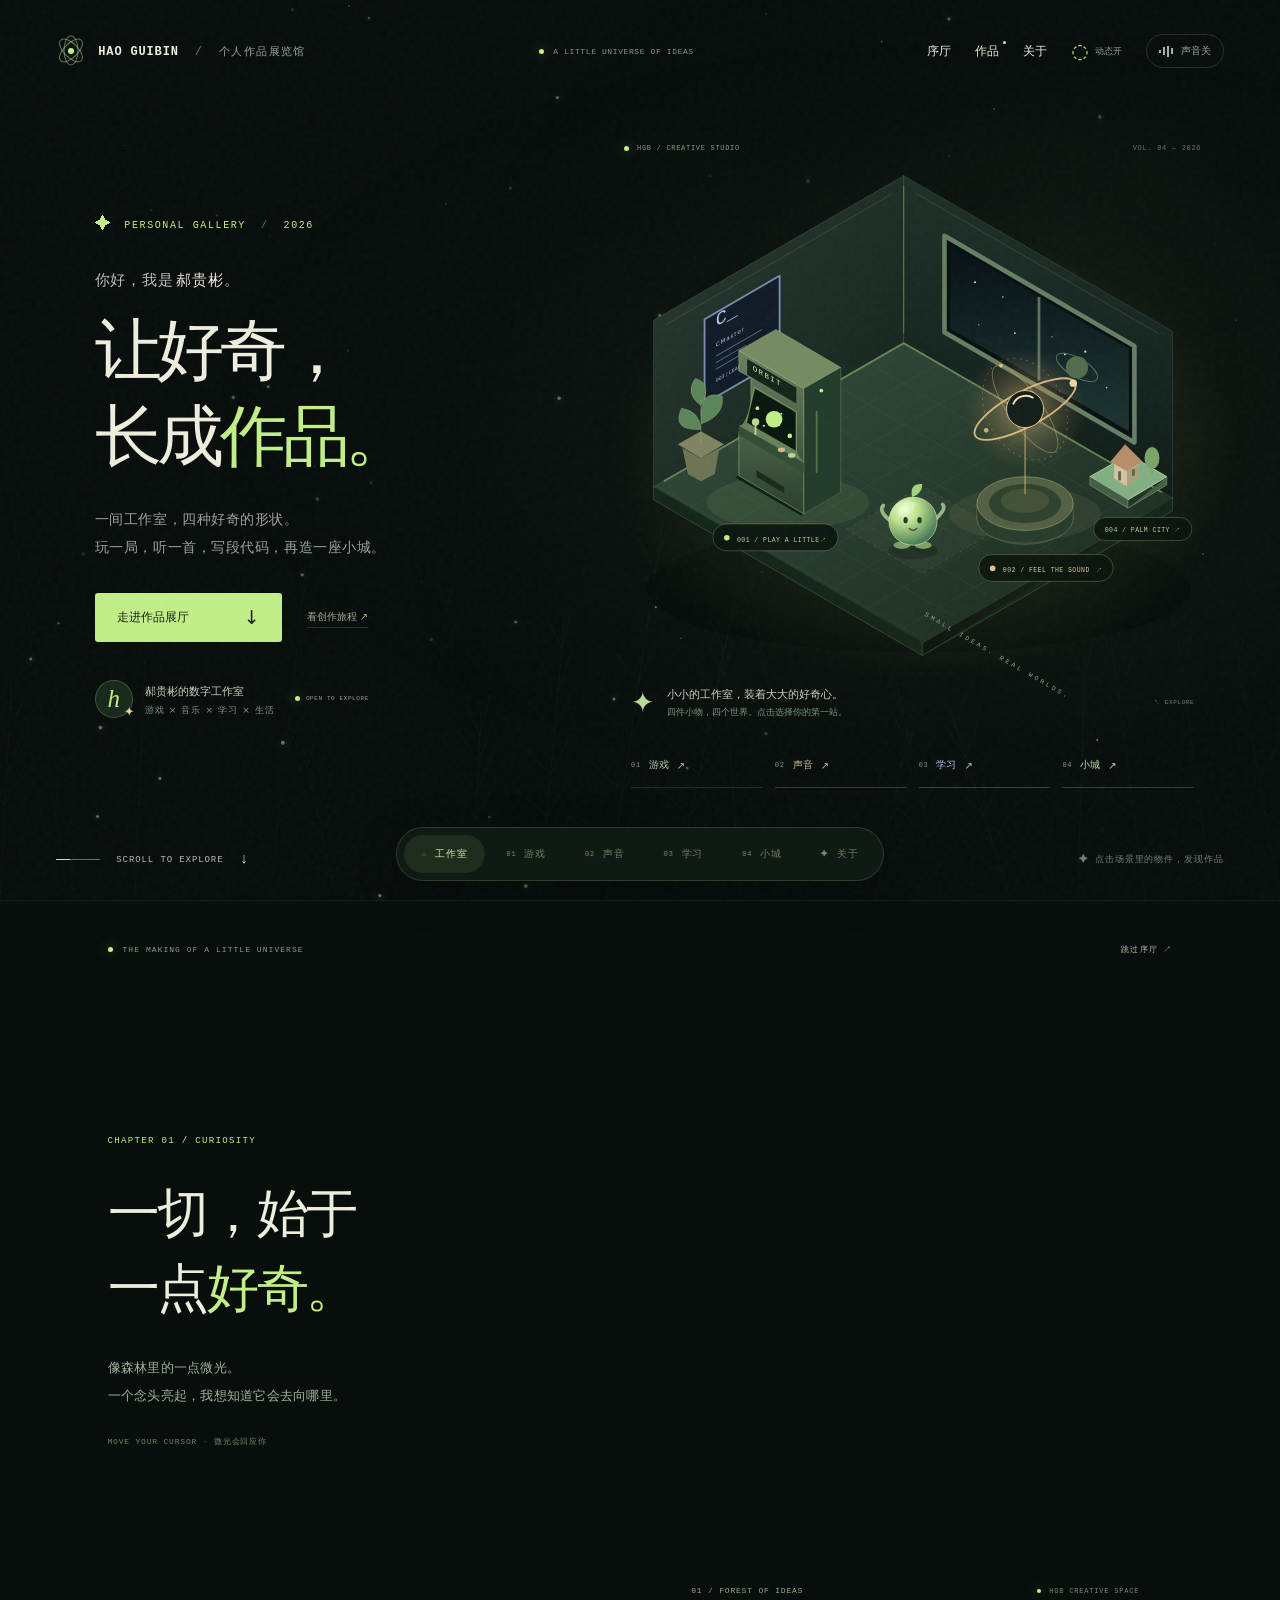
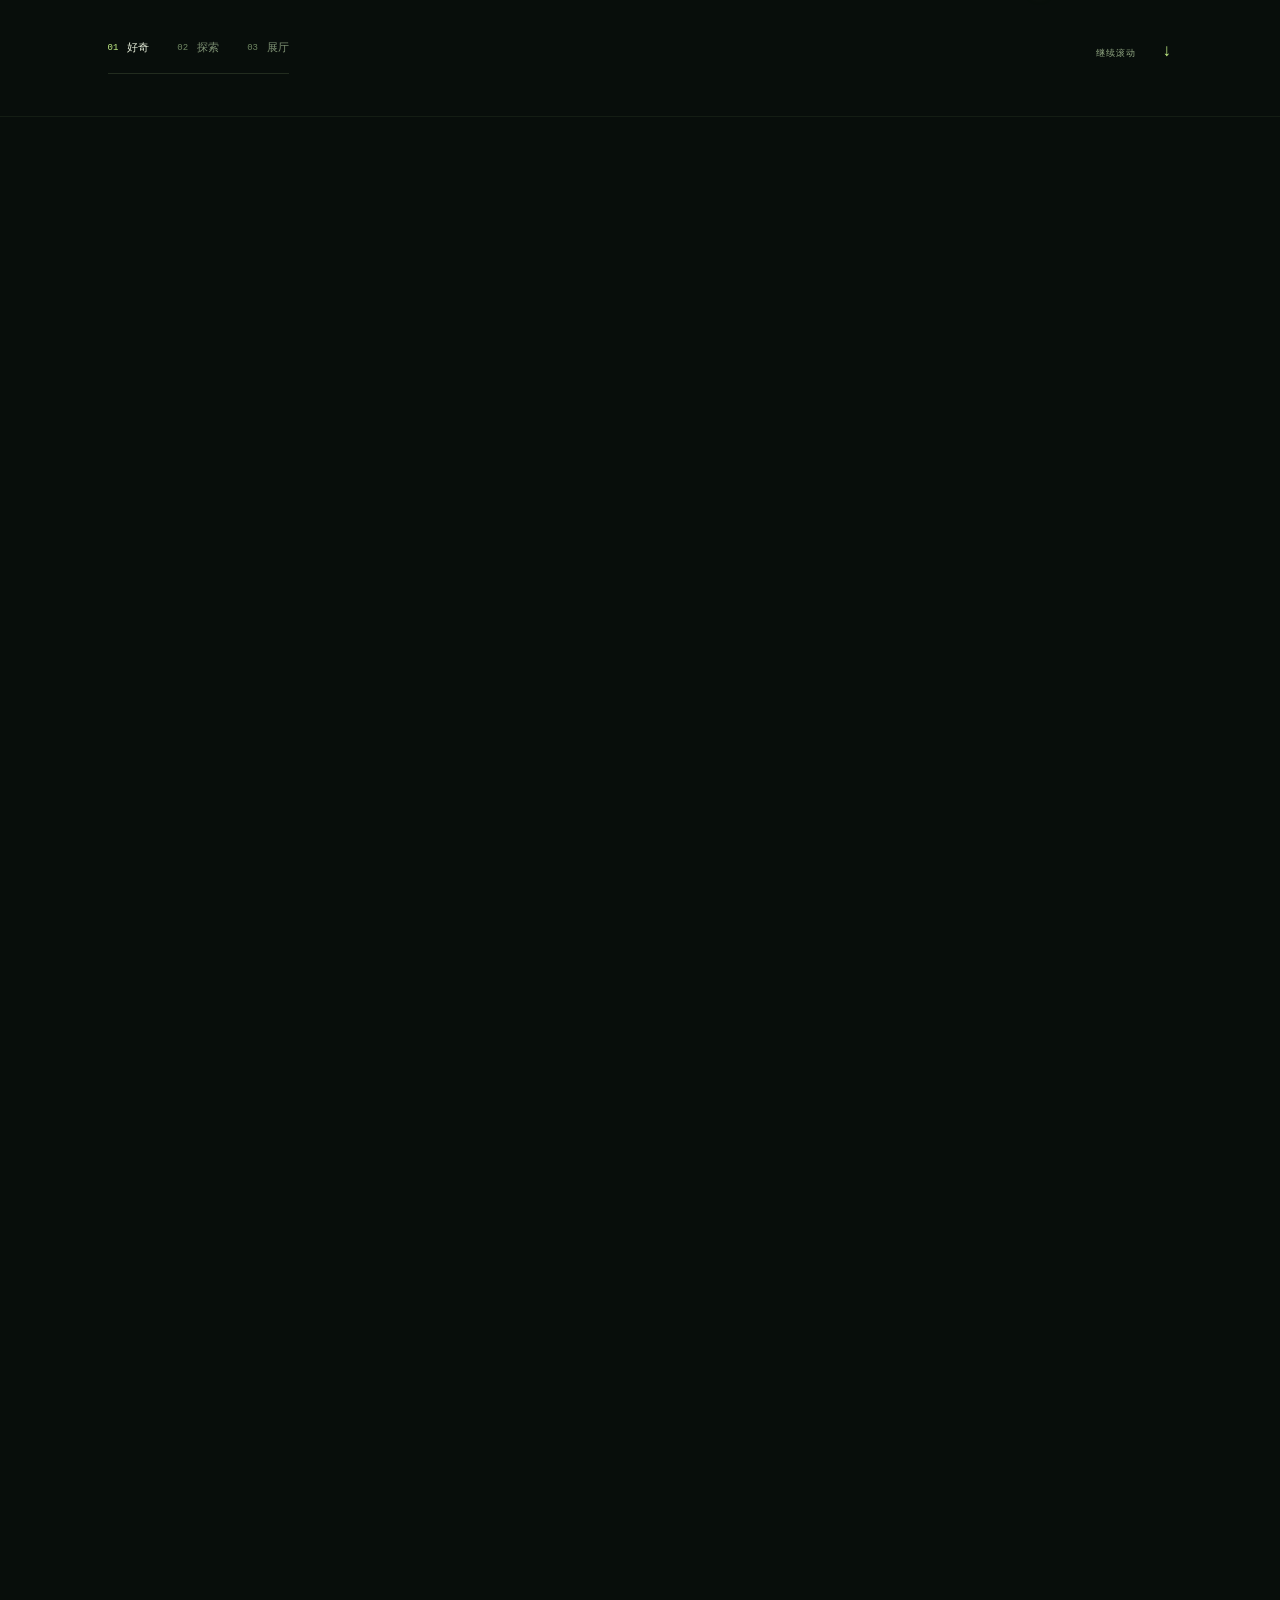
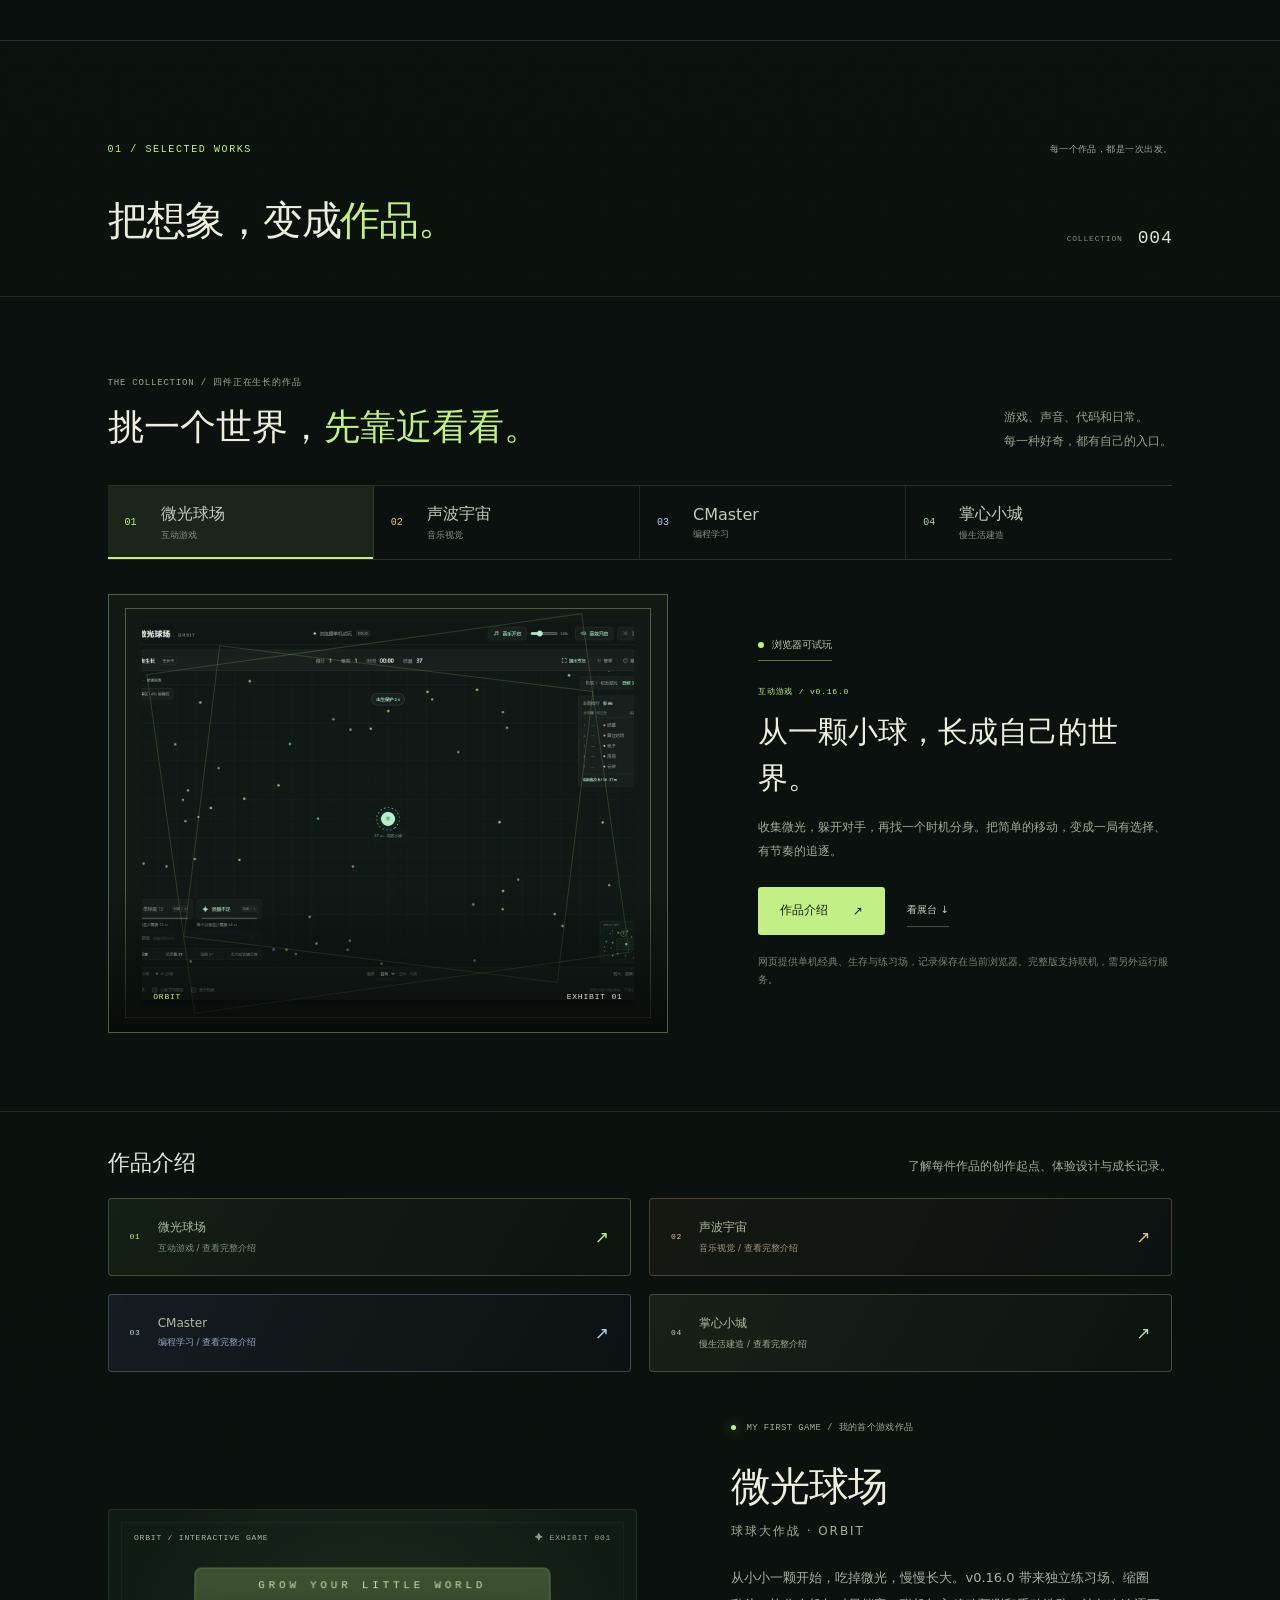
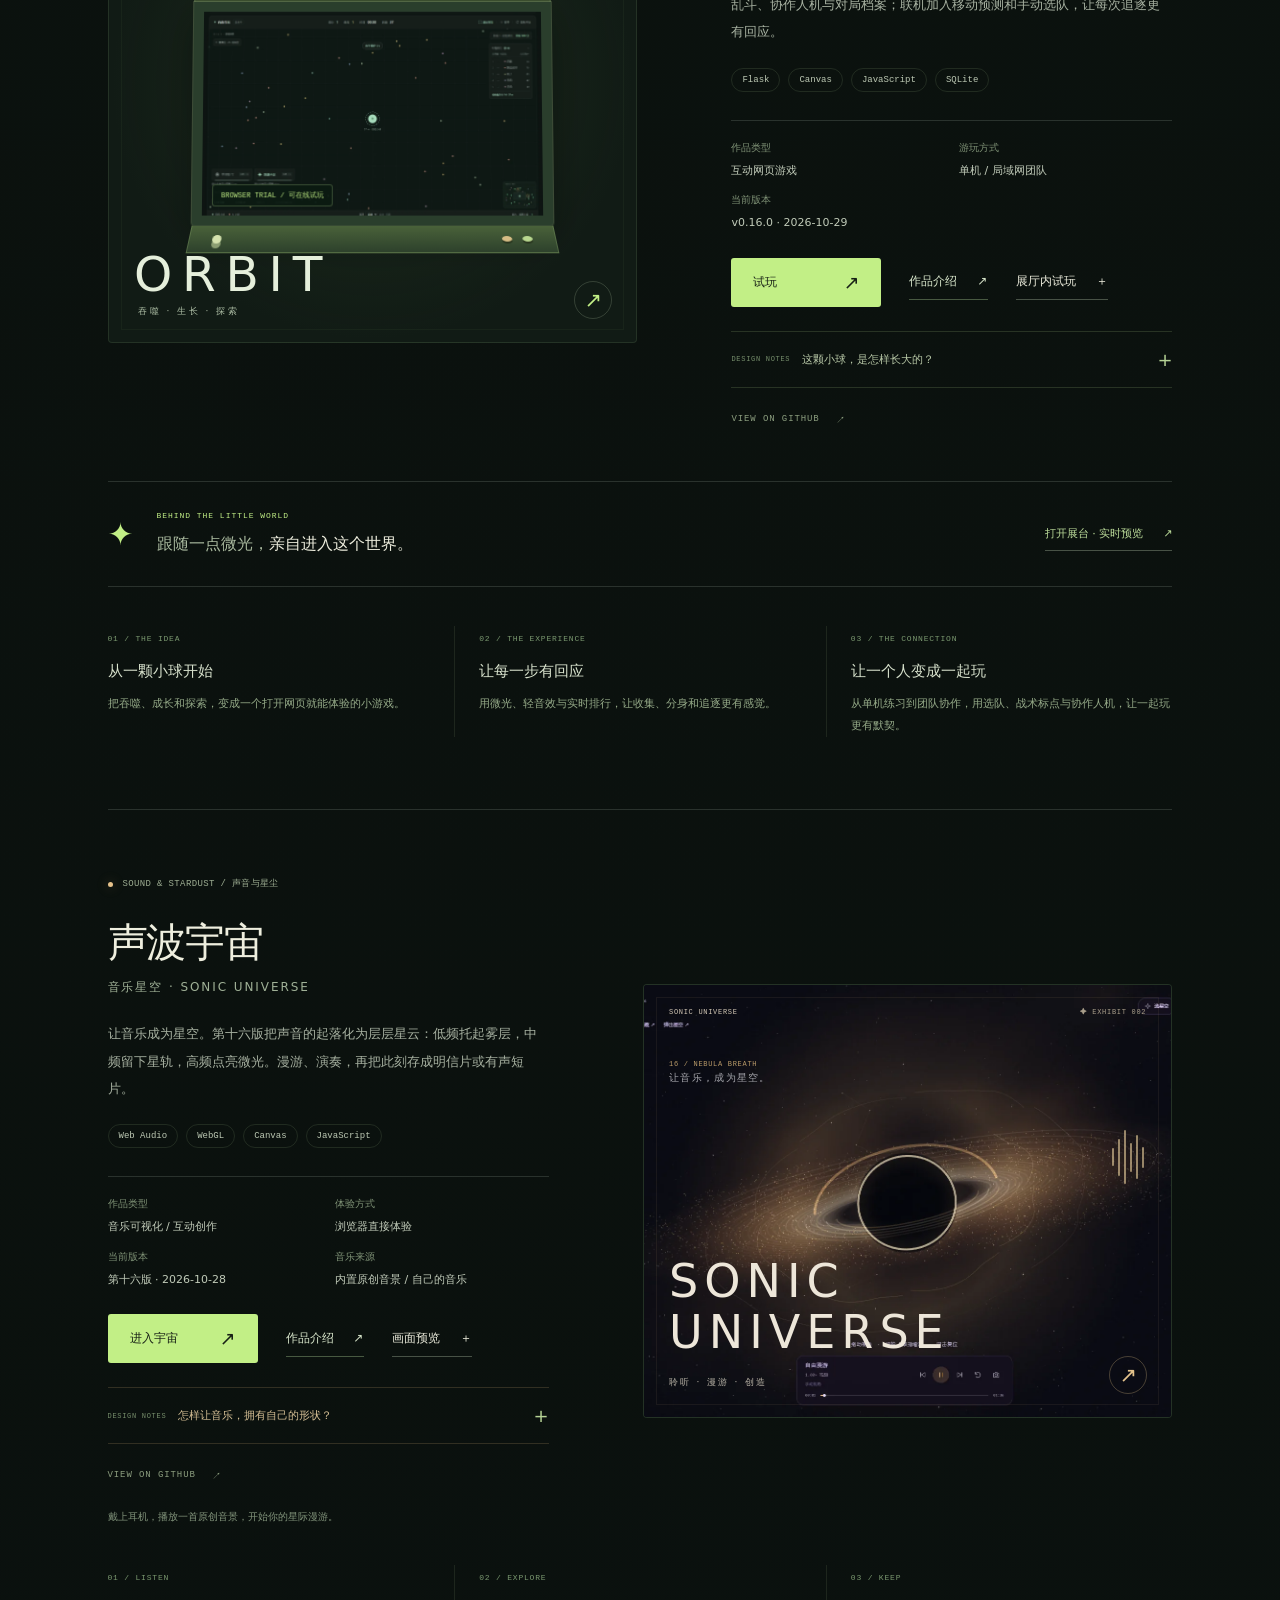
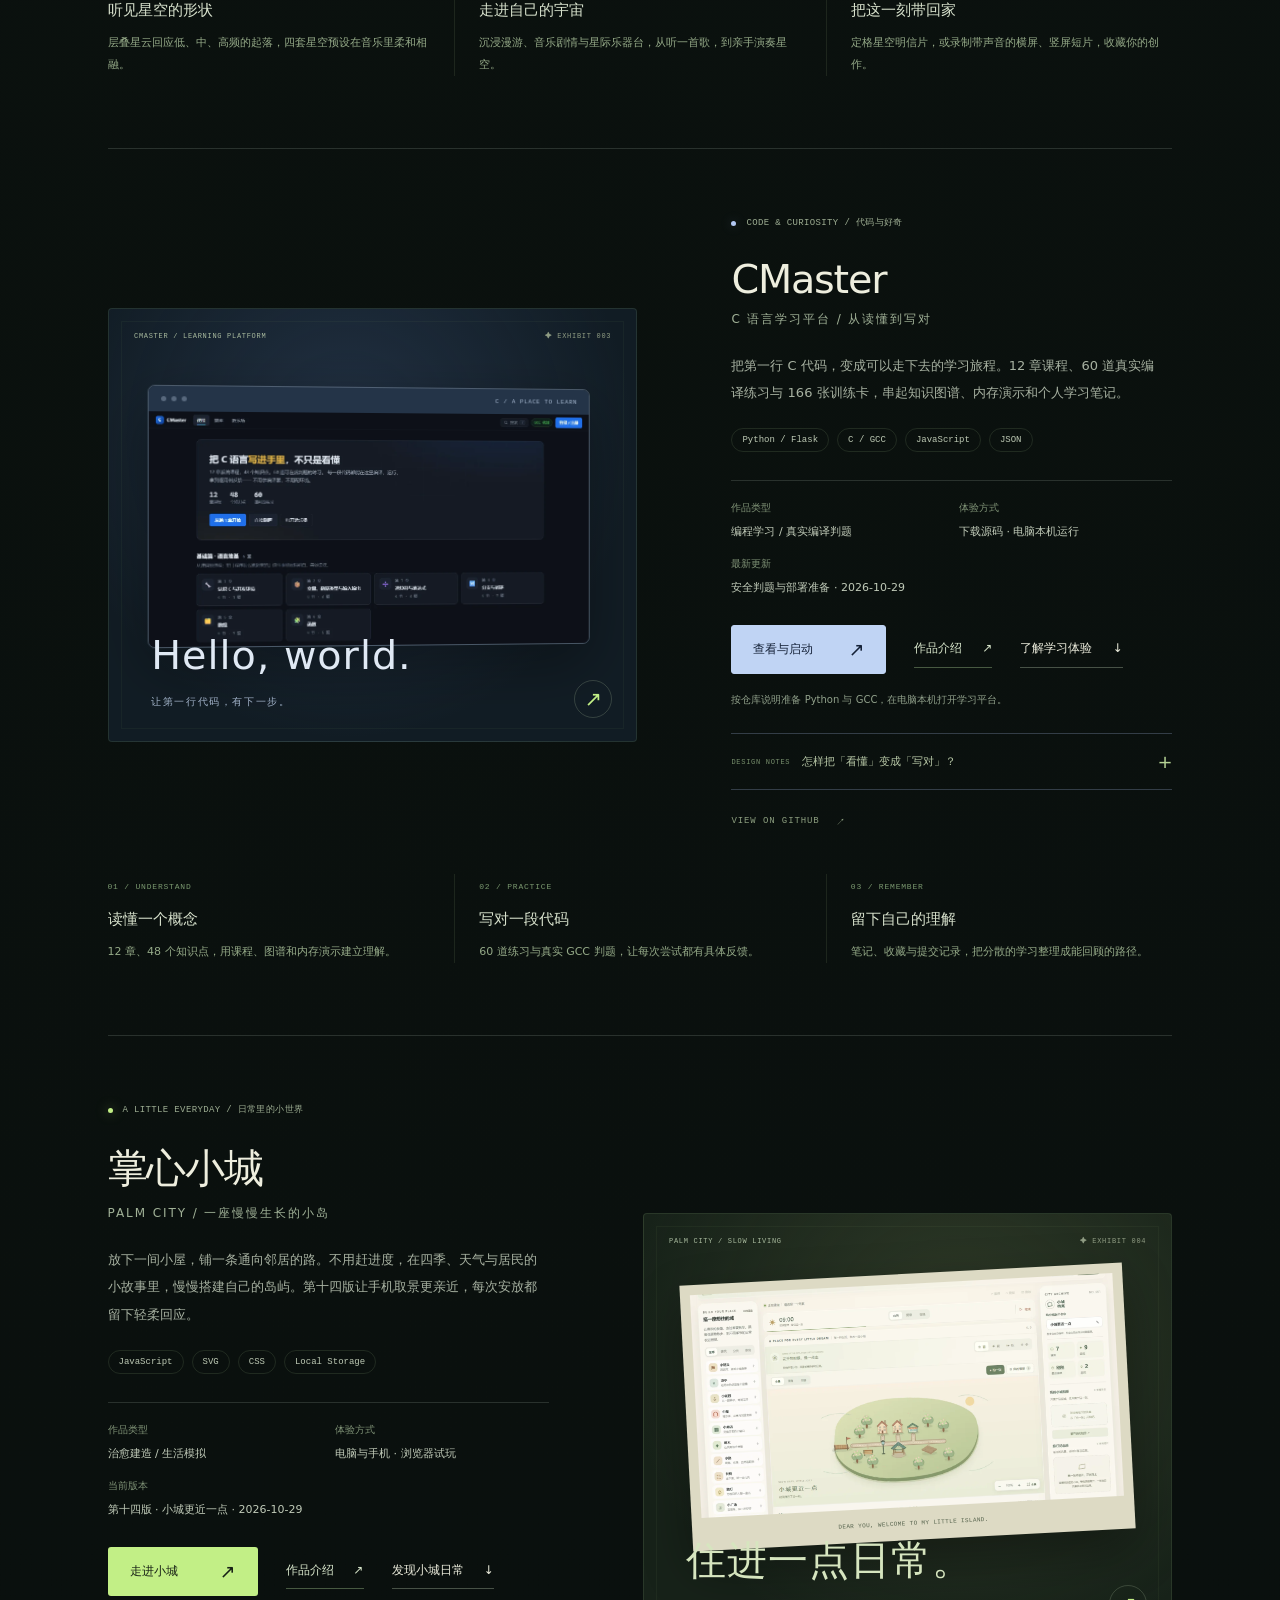
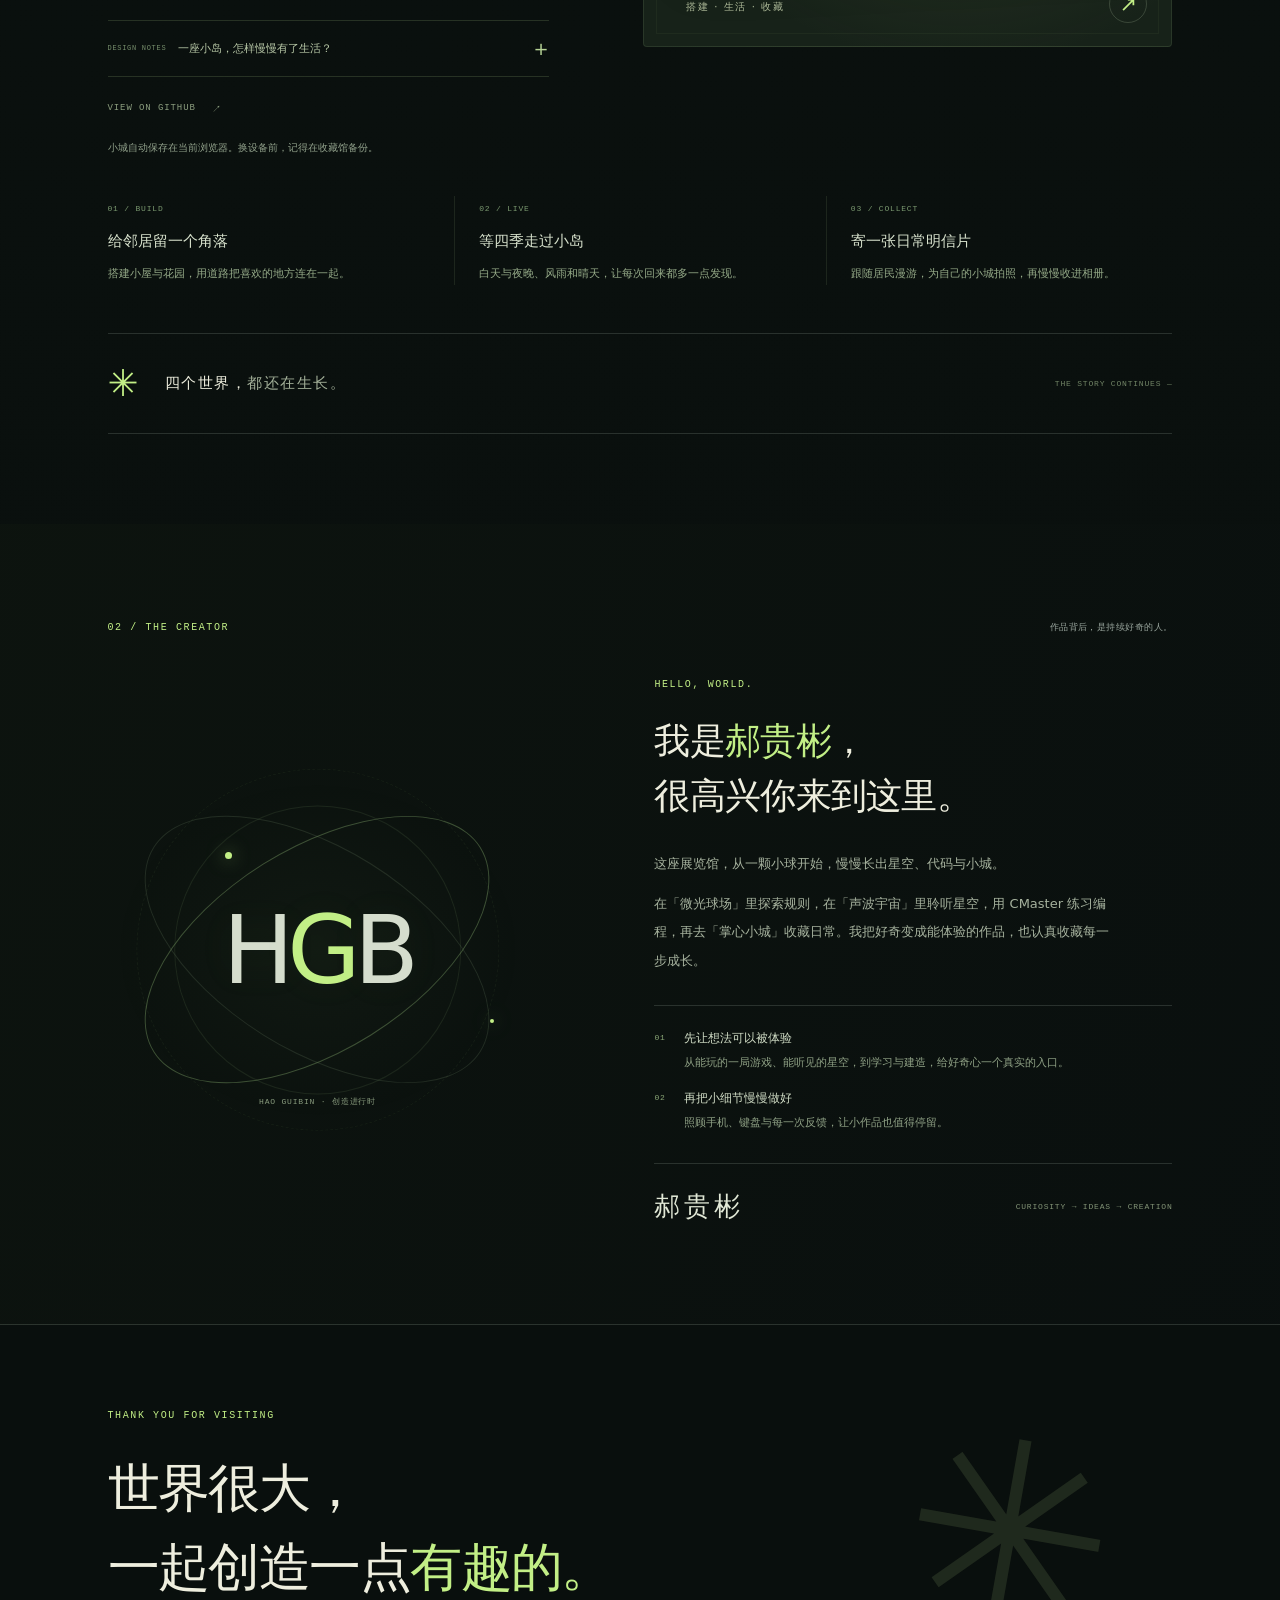
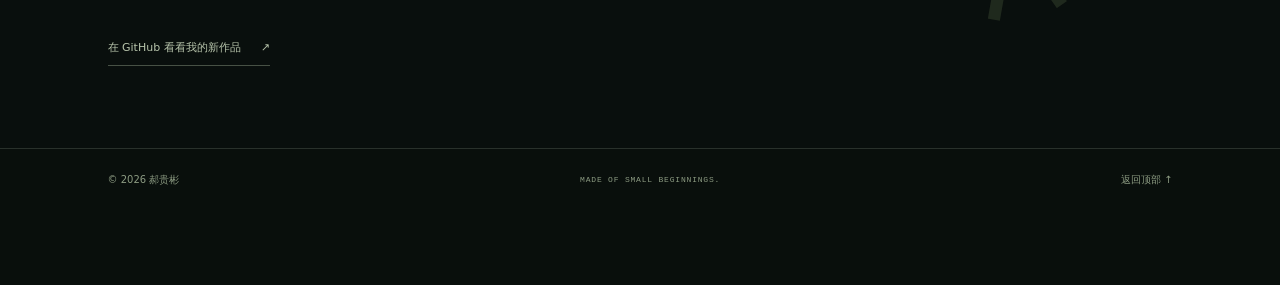
==== commit f826f622: "Clarify work introductions and add detailed project overviews" ====
--- a/outputs/personal-gallery/index.html
+++ b/outputs/personal-gallery/index.html
@@ -19,9 +19,9 @@
   <script src="assets/immersive.js?v=0200" defer></script>
   <script src="assets/studio.js?v=0400" defer></script>
   <link rel="stylesheet" href="assets/exhibits.css?v=0400">
-  <link rel="stylesheet" href="assets/stories.css?v=0500">
-  <script src="assets/stories-data.js?v=0500" defer></script>
-  <script src="assets/stories.js?v=0500" defer></script>
+  <link rel="stylesheet" href="assets/stories.css?v=0510">
+  <script src="assets/stories-data.js?v=0510" defer></script>
+  <script src="assets/stories.js?v=0510" defer></script>
 </head>
 <body>
   <a class="skip-link" href="#works">跳到作品</a>
@@ -207,27 +207,27 @@
   </div>
   <div class="showcase-panels">
     <article id="showcase-orbit" class="showcase-panel" data-showcase-panel="orbit" style="--work-accent:#c2ef86" aria-labelledby="showcase-title-orbit">
-      <a class="showcase-object" href="works/orbit/" aria-label="了解微光球场的创作故事"><span class="showcase-orbit" aria-hidden="true"></span><span class="showcase-image"><img src="assets/orbit-preview.webp" alt="微光球场真实游戏画面，小球、食物与对手分布在深色球场中" width="1440" height="1000" loading="lazy" decoding="async"></span><span class="showcase-plinth" aria-hidden="true"></span><span class="showcase-object-label mono">ORBIT<span>EXHIBIT 01</span></span></a>
-      <div class="showcase-copy"><span class="work-status" data-showcase-status="orbit"><i aria-hidden="true"></i>浏览器可试玩</span><p class="mono showcase-category">互动游戏 / <span data-showcase-version="orbit">v0.16.0</span></p><h3 id="showcase-title-orbit">从一颗小球，长成自己的世界。</h3><p>收集微光，躲开对手，再找一个时机分身。把简单的移动，变成一局有选择、有节奏的追逐。</p><div class="showcase-actions"><a class="button button-primary" href="works/orbit/">探索这件作品 <span aria-hidden="true">↗</span></a><a class="text-link" href="#orbit-exhibit">看展台 ↓</a></div><span class="showcase-note">网页提供单机经典、生存与练习场，记录保存在当前浏览器。完整版支持联机，需另外运行服务。</span></div>
+      <a class="showcase-object" href="works/orbit/" aria-label="阅读微光球场的作品介绍"><span class="showcase-orbit" aria-hidden="true"></span><span class="showcase-image"><img src="assets/orbit-preview.webp" alt="微光球场真实游戏画面，小球、食物与对手分布在深色球场中" width="1440" height="1000" loading="lazy" decoding="async"></span><span class="showcase-plinth" aria-hidden="true"></span><span class="showcase-object-label mono">ORBIT<span>EXHIBIT 01</span></span></a>
+      <div class="showcase-copy"><span class="work-status" data-showcase-status="orbit"><i aria-hidden="true"></i>浏览器可试玩</span><p class="mono showcase-category">互动游戏 / <span data-showcase-version="orbit">v0.16.0</span></p><h3 id="showcase-title-orbit">从一颗小球，长成自己的世界。</h3><p>收集微光，躲开对手，再找一个时机分身。把简单的移动，变成一局有选择、有节奏的追逐。</p><div class="showcase-actions"><a class="button button-primary" href="works/orbit/" aria-label="阅读微光球场的作品介绍">作品介绍 <span aria-hidden="true">↗</span></a><a class="text-link" href="#orbit-exhibit">看展台 ↓</a></div><span class="showcase-note">网页提供单机经典、生存与练习场，记录保存在当前浏览器。完整版支持联机，需另外运行服务。</span></div>
     </article><article id="showcase-sonic" class="showcase-panel" data-showcase-panel="sonic" style="--work-accent:#e6c18c" aria-labelledby="showcase-title-sonic">
-      <a class="showcase-object" href="works/sonic/" aria-label="了解声波宇宙的创作故事"><span class="showcase-orbit" aria-hidden="true"></span><span class="showcase-image"><img src="assets/sonic-blackhole.webp" alt="声波宇宙真实画面，金色光环环绕深色引力黑洞" width="1440" height="1000" loading="lazy" decoding="async"></span><span class="showcase-plinth" aria-hidden="true"></span><span class="showcase-object-label mono">SONIC UNIVERSE<span>EXHIBIT 02</span></span></a>
-      <div class="showcase-copy"><span class="work-status" data-showcase-status="sonic"><i aria-hidden="true"></i>浏览器可体验</span><p class="mono showcase-category">音乐视觉 / <span data-showcase-version="sonic">第十六版</span></p><h3 id="showcase-title-sonic">让一首歌，拥有可以漫游的形状。</h3><p>低音托起星云，旋律留下星轨，高音点亮微光。在浏览器里听音乐，也把喜欢的一刻带走。</p><div class="showcase-actions"><a class="button button-primary" href="works/sonic/">探索这件作品 <span aria-hidden="true">↗</span></a><a class="text-link" href="#sonic-exhibit">看展台 ↓</a></div><span class="showcase-note">先播放内置原创音景即可体验。导入的音乐与草稿保存在当前浏览器；声音需要主动点击播放。</span></div>
+      <a class="showcase-object" href="works/sonic/" aria-label="阅读声波宇宙的作品介绍"><span class="showcase-orbit" aria-hidden="true"></span><span class="showcase-image"><img src="assets/sonic-blackhole.webp" alt="声波宇宙真实画面，金色光环环绕深色引力黑洞" width="1440" height="1000" loading="lazy" decoding="async"></span><span class="showcase-plinth" aria-hidden="true"></span><span class="showcase-object-label mono">SONIC UNIVERSE<span>EXHIBIT 02</span></span></a>
+      <div class="showcase-copy"><span class="work-status" data-showcase-status="sonic"><i aria-hidden="true"></i>浏览器可体验</span><p class="mono showcase-category">音乐视觉 / <span data-showcase-version="sonic">第十六版</span></p><h3 id="showcase-title-sonic">让一首歌，拥有可以漫游的形状。</h3><p>低音托起星云，旋律留下星轨，高音点亮微光。在浏览器里听音乐，也把喜欢的一刻带走。</p><div class="showcase-actions"><a class="button button-primary" href="works/sonic/" aria-label="阅读声波宇宙的作品介绍">作品介绍 <span aria-hidden="true">↗</span></a><a class="text-link" href="#sonic-exhibit">看展台 ↓</a></div><span class="showcase-note">先播放内置原创音景即可体验。导入的音乐与草稿保存在当前浏览器；声音需要主动点击播放。</span></div>
     </article><article id="showcase-cmaster" class="showcase-panel" data-showcase-panel="cmaster" style="--work-accent:#b9cef4" aria-labelledby="showcase-title-cmaster">
-      <a class="showcase-object" href="works/cmaster/" aria-label="了解CMaster的创作故事"><span class="showcase-orbit" aria-hidden="true"></span><span class="showcase-image"><img src="assets/cmaster-preview.webp" alt="CMaster 真实课程首页，显示章节、知识点、在线练习与学习入口" width="1440" height="1000" loading="lazy" decoding="async"></span><span class="showcase-plinth" aria-hidden="true"></span><span class="showcase-object-label mono">C / A PLACE TO LEARN<span>EXHIBIT 03</span></span></a>
-      <div class="showcase-copy"><span class="work-status" data-showcase-status="cmaster"><i aria-hidden="true"></i>本机运行 · 云端待部署</span><p class="mono showcase-category">编程学习 / <span data-showcase-version="cmaster">安全判题与部署准备</span></p><h3 id="showcase-title-cmaster">让第一行代码，有清楚的下一步。</h3><p>读懂一个概念，写下一段代码，再从真实反馈里继续。把课程、练习和自己的理解连成一条学习路径。</p><div class="showcase-actions"><a class="button button-primary" href="works/cmaster/">探索这件作品 <span aria-hidden="true">↗</span></a><a class="text-link" href="#cmaster-exhibit">看展台 ↓</a></div><span class="showcase-note">目前通过仓库说明在电脑本机运行。完整在线版部署方案已准备，尚无公网学习网址；此处入口会打开 GitHub。</span></div>
+      <a class="showcase-object" href="works/cmaster/" aria-label="阅读CMaster的作品介绍"><span class="showcase-orbit" aria-hidden="true"></span><span class="showcase-image"><img src="assets/cmaster-preview.webp" alt="CMaster 真实课程首页，显示章节、知识点、在线练习与学习入口" width="1440" height="1000" loading="lazy" decoding="async"></span><span class="showcase-plinth" aria-hidden="true"></span><span class="showcase-object-label mono">C / A PLACE TO LEARN<span>EXHIBIT 03</span></span></a>
+      <div class="showcase-copy"><span class="work-status" data-showcase-status="cmaster"><i aria-hidden="true"></i>本机运行 · 云端待部署</span><p class="mono showcase-category">编程学习 / <span data-showcase-version="cmaster">安全判题与部署准备</span></p><h3 id="showcase-title-cmaster">让第一行代码，有清楚的下一步。</h3><p>读懂一个概念，写下一段代码，再从真实反馈里继续。把课程、练习和自己的理解连成一条学习路径。</p><div class="showcase-actions"><a class="button button-primary" href="works/cmaster/" aria-label="阅读CMaster的作品介绍">作品介绍 <span aria-hidden="true">↗</span></a><a class="text-link" href="#cmaster-exhibit">看展台 ↓</a></div><span class="showcase-note">目前通过仓库说明在电脑本机运行。完整在线版部署方案已准备，尚无公网学习网址；此处入口会打开 GitHub。</span></div>
     </article><article id="showcase-city" class="showcase-panel" data-showcase-panel="city" style="--work-accent:#b8d7b2" aria-labelledby="showcase-title-city">
-      <a class="showcase-object" href="works/city/" aria-label="了解掌心小城的创作故事"><span class="showcase-orbit" aria-hidden="true"></span><span class="showcase-image"><img src="assets/city-preview.webp" alt="掌心小城真实画面，等距岛屿上分布小屋、树木、花园和道路" width="1440" height="1000" loading="lazy" decoding="async"></span><span class="showcase-plinth" aria-hidden="true"></span><span class="showcase-object-label mono">PALM CITY<span>EXHIBIT 04</span></span></a>
-      <div class="showcase-copy"><span class="work-status" data-showcase-status="city"><i aria-hidden="true"></i>浏览器可试玩</span><p class="mono showcase-category">慢生活建造 / <span data-showcase-version="city">第十四版</span></p><h3 id="showcase-title-city">放下一间小屋，等生活慢慢发生。</h3><p>不用赶进度。搭一间屋，铺一条路，看邻居走过四季，再把喜欢的日常收进相册。</p><div class="showcase-actions"><a class="button button-primary" href="works/city/">探索这件作品 <span aria-hidden="true">↗</span></a><a class="text-link" href="#city-exhibit">看展台 ↓</a></div><span class="showcase-note">小城自动保存在当前浏览器。换设备前，可在收藏馆备份小城，再到另一个设备导入。</span></div>
+      <a class="showcase-object" href="works/city/" aria-label="阅读掌心小城的作品介绍"><span class="showcase-orbit" aria-hidden="true"></span><span class="showcase-image"><img src="assets/city-preview.webp" alt="掌心小城真实画面，等距岛屿上分布小屋、树木、花园和道路" width="1440" height="1000" loading="lazy" decoding="async"></span><span class="showcase-plinth" aria-hidden="true"></span><span class="showcase-object-label mono">PALM CITY<span>EXHIBIT 04</span></span></a>
+      <div class="showcase-copy"><span class="work-status" data-showcase-status="city"><i aria-hidden="true"></i>浏览器可试玩</span><p class="mono showcase-category">慢生活建造 / <span data-showcase-version="city">第十四版</span></p><h3 id="showcase-title-city">放下一间小屋，等生活慢慢发生。</h3><p>不用赶进度。搭一间屋，铺一条路，看邻居走过四季，再把喜欢的日常收进相册。</p><div class="showcase-actions"><a class="button button-primary" href="works/city/" aria-label="阅读掌心小城的作品介绍">作品介绍 <span aria-hidden="true">↗</span></a><a class="text-link" href="#city-exhibit">看展台 ↓</a></div><span class="showcase-note">小城自动保存在当前浏览器。换设备前，可在收藏馆备份小城，再到另一个设备导入。</span></div>
     </article>
   </div><p class="sr-only" id="showcase-status" aria-live="polite"></p>
 </section>
+<div class="intro-directory" id="work-introductions">
+  <div class="intro-directory-heading"><h3>作品介绍</h3><p>了解每件作品的创作起点、体验设计与成长记录。</p></div>
+  <nav class="collection-index" aria-label="作品介绍目录">
+    <a href="works/orbit/" style="--work-accent:#c2ef86"><span class="mono">01</span><span class="index-copy">微光球场<small>互动游戏 / 查看完整介绍</small></span><span aria-hidden="true">↗</span></a><a href="works/sonic/" style="--work-accent:#e6c18c"><span class="mono">02</span><span class="index-copy">声波宇宙<small>音乐视觉 / 查看完整介绍</small></span><span aria-hidden="true">↗</span></a><a href="works/cmaster/" style="--work-accent:#b9cef4"><span class="mono">03</span><span class="index-copy">CMaster<small>编程学习 / 查看完整介绍</small></span><span aria-hidden="true">↗</span></a><a href="works/city/" style="--work-accent:#b8d7b2"><span class="mono">04</span><span class="index-copy">掌心小城<small>慢生活建造 / 查看完整介绍</small></span><span aria-hidden="true">↗</span></a>
+  </nav>
+</div>
 <!-- showcase:end -->
-      <nav class="collection-index reveal" aria-label="选择展品">
-        <a href="#orbit-exhibit"><span class="mono">001</span><span class="index-copy">微光球场<small>游戏展台 / 吞噬 · 生长 · 探索</small></span><span aria-hidden="true">↘</span></a>
-        <a href="#sonic-exhibit"><span class="mono">002</span><span class="index-copy">声波宇宙<small>声音展台 / 聆听 · 漫游 · 创造</small></span><span aria-hidden="true">↘</span></a>
-        <a href="#cmaster-exhibit"><span class="mono">003</span><span class="index-copy">CMaster<small>学习展台 / 阅读 · 编译 · 练习</small></span><span aria-hidden="true">↘</span></a>
-        <a href="#city-exhibit"><span class="mono">004</span><span class="index-copy">掌心小城<small>小城展台 / 搭建 · 生活 · 收藏</small></span><span aria-hidden="true">↘</span></a>
-      </nav>
       <article id="orbit-exhibit" class="project-feature exhibit-anchor reveal">
         <button class="project-art" id="open-project-art" type="button" aria-label="打开微光球场游戏机展台，查看详情并试玩">
           <div class="project-art-top mono"><span>ORBIT / INTERACTIVE GAME</span><span>✦ EXHIBIT 001</span></div>
@@ -243,7 +243,7 @@
           <p class="project-description" data-project-description>从小小一颗开始，吃掉微光，慢慢长大。v0.16.0 带来独立练习场、缩圈乱斗、协作人机与对局档案；联机加入移动预测和手动选队，让每次追逐更有回应。</p>
           <div class="project-tags" aria-label="项目技术"><span>Flask</span><span>Canvas</span><span>JavaScript</span><span>SQLite</span></div>
           <dl class="project-meta"><div><dt>作品类型</dt><dd>互动网页游戏</dd></div><div><dt>游玩方式</dt><dd data-game-experience>单机 / 局域网团队</dd></div><div><dt>当前版本</dt><dd><span data-project-version>v0.16.0</span> · <time data-project-updated datetime="2026-10-29">2026-10-29</time></dd></div></dl>
-          <div class="project-actions"><a class="button button-primary play-link" href="play/" target="_blank" rel="noopener"><span data-play-label>试玩</span><span class="button-arrow" aria-hidden="true">↗</span></a><a class="text-link" href="works/orbit/">创作故事 <span aria-hidden="true">↗</span></a><button id="open-project" class="text-link" type="button">作品详情 <span aria-hidden="true">＋</span></button></div>
+          <div class="project-actions"><a class="button button-primary play-link" href="play/" target="_blank" rel="noopener"><span data-play-label>试玩</span><span class="button-arrow" aria-hidden="true">↗</span></a><a class="text-link intro-link" href="works/orbit/">作品介绍 <span aria-hidden="true">↗</span></a><button id="open-project" class="text-link" type="button">展厅内试玩 <span aria-hidden="true">＋</span></button></div>
           <details class="case-study"><summary><span class="mono">DESIGN NOTES</span> 这颗小球，是怎样长大的？</summary><div class="case-content"><div><h4>一个简单的起点</h4><p>收集、成长、躲避更大的对手。把这些直觉变成规则，让第一次打开游戏的人也能开始探索。</p></div><div><h4>让每一次操作都有回应</h4><p>用质量变化、分身和吐孢子形成选择；加入生存与团队玩法，让探索逐渐变成策略。</p></div><div><h4>让体验更容易开始</h4><p>网页可体验经典、生存和独立练习场，手机使用摇杆；完整版提供手动选队、战术标点和协作人机。</p></div></div></details>
           <a class="source-link mono" data-repository href="https://github.com/Hgb-2005/orbit-game" target="_blank" rel="noopener">VIEW ON GITHUB <span aria-hidden="true">↗</span></a>
         </div>
@@ -257,7 +257,7 @@
           <p class="project-description" data-sonic-description>让音乐成为星空。第十六版把声音的起落化为层层星云：低频托起雾层，中频留下星轨，高频点亮微光。漫游、演奏，再把此刻存成明信片或有声短片。</p>
           <div class="project-tags" aria-label="声波宇宙项目技术"><span>Web Audio</span><span>WebGL</span><span>Canvas</span><span>JavaScript</span></div>
           <dl class="project-meta"><div><dt>作品类型</dt><dd>音乐可视化 / 互动创作</dd></div><div><dt>体验方式</dt><dd>浏览器直接体验</dd></div><div><dt>当前版本</dt><dd><span data-sonic-edition>第十六版</span> · <time data-sonic-updated datetime="2026-10-28">2026-10-28</time></dd></div><div><dt>音乐来源</dt><dd>内置原创音景 / 自己的音乐</dd></div></dl>
-          <div class="project-actions"><a class="button button-primary sonic-link" href="https://hgb-2005.github.io/sonic-universe/" target="_blank" rel="noopener"><span>进入宇宙</span><span class="button-arrow" aria-hidden="true">↗</span></a><a class="text-link" href="works/sonic/">创作故事 <span aria-hidden="true">↗</span></a><button class="text-link" data-open-sonic type="button">作品详情 <span aria-hidden="true">＋</span></button></div>
+          <div class="project-actions"><a class="button button-primary sonic-link" href="https://hgb-2005.github.io/sonic-universe/" target="_blank" rel="noopener"><span>进入宇宙</span><span class="button-arrow" aria-hidden="true">↗</span></a><a class="text-link intro-link" href="works/sonic/">作品介绍 <span aria-hidden="true">↗</span></a><button class="text-link" data-open-sonic type="button">画面预览 <span aria-hidden="true">＋</span></button></div>
           <details class="case-study"><summary><span class="mono">DESIGN NOTES</span> 怎样让音乐，拥有自己的形状？</summary><div class="case-content"><div><h4>从听见，到看见</h4><p>把声音的能量变化转化为星尘、光环与引力，让不同的音乐拥有不同的空间表情。</p></div><div><h4>从观看，到参与</h4><p>用沉浸漫游、音乐剧情和星际乐器，把被动观看变成可以探索、演奏和调整的体验。</p></div><div><h4>给这一刻一个出口</h4><p>用明信片和有声短片保存创作。可以从内置原创音景开始，也可以导入自己的音乐。</p></div></div></details>
           <a class="source-link mono" data-sonic-repository href="https://github.com/Hgb-2005/sonic-universe" target="_blank" rel="noopener">VIEW ON GITHUB <span aria-hidden="true">↗</span></a>
           <p class="sonic-listening-note">戴上耳机，播放一首原创音景，开始你的星际漫游。</p>
@@ -284,7 +284,7 @@
           <p class="project-description" data-cmaster-description>把第一行 C 代码，变成可以走下去的学习旅程。12 章课程、60 道真实编译练习与 166 张训练卡，串起知识图谱、内存演示和个人学习笔记。</p>
           <div class="project-tags" aria-label="CMaster 项目技术"><span>Python / Flask</span><span>C / GCC</span><span>JavaScript</span><span>JSON</span></div>
           <dl class="project-meta"><div><dt>作品类型</dt><dd>编程学习 / 真实编译判题</dd></div><div><dt>体验方式</dt><dd>下载源码 · 电脑本机运行</dd></div><div><dt>最新更新</dt><dd><span data-cmaster-edition>安全判题与部署准备</span> · <time data-cmaster-updated datetime="2026-10-29">2026-10-29</time></dd></div></dl>
-          <div class="project-actions"><a class="button button-primary" data-cmaster-link href="https://github.com/Hgb-2005/cmaster#readme" target="_blank" rel="noopener"><span>查看与启动</span><span class="button-arrow" aria-hidden="true">↗</span></a><a class="text-link" href="works/cmaster/">创作故事 <span aria-hidden="true">↗</span></a><a class="text-link" href="#cmaster-notes">了解学习体验 <span aria-hidden="true">↓</span></a></div>
+          <div class="project-actions"><a class="button button-primary" data-cmaster-link href="https://github.com/Hgb-2005/cmaster#readme" target="_blank" rel="noopener"><span>查看与启动</span><span class="button-arrow" aria-hidden="true">↗</span></a><a class="text-link intro-link" href="works/cmaster/">作品介绍 <span aria-hidden="true">↗</span></a><a class="text-link" href="#cmaster-notes">了解学习体验 <span aria-hidden="true">↓</span></a></div>
           <p class="exhibit-note">按仓库说明准备 Python 与 GCC，在电脑本机打开学习平台。</p>
           <details id="cmaster-notes" class="case-study"><summary><span class="mono">DESIGN NOTES</span> 怎样把「看懂」变成「写对」？</summary><div class="case-content"><div><h4>让知识可以动手验证</h4><p>课程、题库、游乐场与 166 张训练卡相互连接，真实编译执行代码，逐个测试用例给出反馈。</p></div><div><h4>看见代码背后的运行过程</h4><p>知识图谱串起概念，内存演示解释指针与数据布局；学习分析和继续学习建议，帮助找到下一步。</p></div><div><h4>把自己的理解留下来</h4><p>收藏课程与习题，写私人笔记；恢复最近通过代码、查看最近 10 次提交，并导出 Markdown 笔记与 JSON 学习记录。</p></div></div></details>
           <a class="source-link mono" data-cmaster-repository href="https://github.com/Hgb-2005/cmaster" target="_blank" rel="noopener">VIEW ON GITHUB <span aria-hidden="true">↗</span></a>
@@ -298,7 +298,7 @@
           <p class="project-description" data-city-description>放下一间小屋，铺一条通向邻居的路。不用赶进度，在四季、天气与居民的小故事里，慢慢搭建自己的岛屿。第十四版让手机取景更亲近，每次安放都留下轻柔回应。</p>
           <div class="project-tags" aria-label="掌心小城项目技术"><span>JavaScript</span><span>SVG</span><span>CSS</span><span>Local Storage</span></div>
           <dl class="project-meta"><div><dt>作品类型</dt><dd>治愈建造 / 生活模拟</dd></div><div><dt>体验方式</dt><dd>电脑与手机 · 浏览器试玩</dd></div><div><dt>当前版本</dt><dd><span data-city-edition>第十四版 · 小城更近一点</span> · <time data-city-updated datetime="2026-10-29">2026-10-29</time></dd></div></dl>
-          <div class="project-actions"><a class="button button-primary" data-city-link href="https://hgb-2005.github.io/palm-city/" target="_blank" rel="noopener"><span>走进小城</span><span class="button-arrow" aria-hidden="true">↗</span></a><a class="text-link" href="works/city/">创作故事 <span aria-hidden="true">↗</span></a><a class="text-link" href="#city-notes">发现小城日常 <span aria-hidden="true">↓</span></a></div>
+          <div class="project-actions"><a class="button button-primary" data-city-link href="https://hgb-2005.github.io/palm-city/" target="_blank" rel="noopener"><span>走进小城</span><span class="button-arrow" aria-hidden="true">↗</span></a><a class="text-link intro-link" href="works/city/">作品介绍 <span aria-hidden="true">↗</span></a><a class="text-link" href="#city-notes">发现小城日常 <span aria-hidden="true">↓</span></a></div>
           <details id="city-notes" class="case-study"><summary><span class="mono">DESIGN NOTES</span> 一座小岛，怎样慢慢有了生活？</summary><div class="case-content"><div><h4>给想象留一点空间</h4><p>小屋、花园、道路和码头自由组合，没有预算与倒计时。放置、旋转、移动、撤销，让小城慢慢接近你想象的样子。</p></div><div><h4>风景里，住着小小的故事</h4><p>居民沿道路生活，四季带来不同愿望，花园慢慢生长，坐船来访的客人会走出自己的行程。</p></div><div><h4>把日常变成收藏</h4><p>跟随居民漫游，保存照片和明信片，在多座小城之间切换；用文件备份与导入，把小城带到另一个浏览器。</p></div></div></details>
           <a class="source-link mono" data-city-repository href="https://github.com/Hgb-2005/palm-city" target="_blank" rel="noopener">VIEW ON GITHUB <span aria-hidden="true">↗</span></a>
           <p class="exhibit-note">小城自动保存在当前浏览器。换设备前，记得在收藏馆备份。</p>
--- a/outputs/personal-gallery/assets/stories.css
+++ b/outputs/personal-gallery/assets/stories.css
@@ -39,6 +39,17 @@
 .showcase-panel[data-showcase-panel=city] .button-primary{background:#b8d7b2;border-color:#b8d7b2;color:#18251b}
 .showcase-actions .text-link{font-size:10px;color:#c6d0bf;white-space:nowrap}
 .showcase-note{display:block;margin-top:18px;font-size:10px;line-height:1.8;color:#748273}
+.intro-directory{padding:36px 0 0;scroll-margin-top:100px}
+.intro-directory-heading{display:flex;justify-content:space-between;align-items:baseline;gap:20px}
+.intro-directory-heading h3{font-size:22px;font-weight:400;color:#e2e9da}
+.intro-directory-heading p{font-size:12px;line-height:1.9;color:#9fac97}
+.intro-directory .collection-index{margin:20px 0 48px}
+.intro-directory .collection-index a{min-height:78px;min-width:0;border-color:color-mix(in srgb,var(--work-accent) 25%,transparent)}
+.intro-directory .collection-index a:hover{border-color:var(--work-accent)}
+.intro-directory .collection-index .mono,.intro-directory .collection-index a>span:last-child{color:var(--work-accent)}
+.intro-directory .index-copy{min-width:0}
+.project-actions .intro-link{color:#d8e6cb;border-bottom:1px solid #a4c58e66;padding-block:8px}
+.project-actions .intro-link:hover{color:#fff;border-color:#c2ef86}
 .work-page{--work-accent:#c2ef86;--paper:#0b100e;--quiet:#9aa59b;--hairline:#a8b4a52b;margin:0;background:var(--paper);color:#e6ebe0;font-family:"Segoe UI","Microsoft YaHei",sans-serif;line-height:1.8}
 .work-page *{box-sizing:border-box}
 .story-shell{width:min(1180px,calc(100% - 96px));margin-inline:auto}
@@ -49,6 +60,13 @@
 .story-header>a:last-child{color:#bac5b7}
 .story-breadcrumb{display:flex;gap:10px;align-items:center;padding:31px 0 15px;color:#748174;font-size:10px}
 .story-breadcrumb a,.story-next a{color:#bac9ae;text-decoration:none}
+.story-work-nav{display:grid;grid-template-columns:repeat(4,minmax(0,1fr));gap:10px;margin:0 0 23px}
+.story-work-nav a{display:grid;grid-template-columns:22px minmax(0,1fr);align-content:center;gap:0 8px;min-height:68px;padding:10px 15px;border:1px solid var(--hairline);color:#bdc9b9;text-decoration:none;font-size:13px;line-height:1.8}
+.story-work-nav a>span{grid-row:1/3;align-self:center;color:var(--item-accent);font:10px Consolas,"Courier New",monospace}
+.story-work-nav small{grid-column:2;color:#8f9c8d;font-size:10px}
+.story-work-nav a:hover,.story-work-nav a[aria-current=page]{border-color:var(--item-accent);background:color-mix(in srgb,var(--item-accent) 7%,transparent)}
+.story-work-nav a[aria-current=page]{color:var(--item-accent)}
+.story-work-nav a:focus-visible{outline-color:var(--item-accent)}
 .story-hero-grid{display:grid;grid-template-columns:minmax(0,1fr) 210px;gap:70px;align-items:end;padding:19px 0 47px}
 .story-eyebrow{color:var(--work-accent)}
 .story-name{font-size:10px;color:#9ca99a;margin:17px 0 2px}
@@ -83,6 +101,11 @@
 .story-section-heading{display:flex;justify-content:space-between;align-items:end;gap:24px;margin-bottom:27px}
 .story-section-heading h2{margin-bottom:0}
 .story-section-heading>p{margin:0;color:#879385;font-size:10px;line-height:1.9}
+.story-overview-intro{max-width:850px;font-size:14px;margin-bottom:28px}
+.story-overview-features{display:grid;grid-template-columns:repeat(3,minmax(0,1fr));gap:30px;border-top:1px solid var(--hairline)}
+.story-overview-features article{min-width:0;padding:22px 0}
+.story-overview-features h3{font-size:17px;font-weight:400;line-height:1.8;margin:9px 0 10px;color:#e1e8db}
+.story-overview-features p{font-size:13px;line-height:2;color:#a5b29f;margin:0}
 .story-decisions{display:grid;grid-template-columns:repeat(3,minmax(0,1fr));border-block:1px solid var(--hairline)}
 .story-decisions article{min-width:0;padding:18px 24px 20px 0}
 .story-decisions article+article{padding-left:24px;border-left:1px solid var(--hairline)}
@@ -136,3 +159,5 @@
 @media(max-width:620px){.showcase-tabs a{grid-template-columns:minmax(0,1fr);grid-template-rows:auto auto auto;gap:3px;min-height:67px;padding:8px 4px;text-align:center;font-size:10px}.showcase-tabs a[data-showcase-tab]>span:first-child,.showcase-tabs a[data-showcase-tab]>[data-showcase-name],.showcase-tabs a[data-showcase-tab]>small{grid-column:1;grid-row:auto}.showcase-tabs a[data-showcase-tab]>span:first-child{font-size:8px}.showcase-tabs a[data-showcase-tab]>[data-showcase-name]{font-size:10px;overflow-wrap:anywhere}.showcase-tabs a>small{font-size:8px;margin:0}.story-hero-meta dl>div{font-size:10px}.story-cover figcaption .mono{font-size:8px}}
 @media(max-width:359px){.showcase-tabs a{font-size:9px}.showcase-tabs a>small{font-size:7px}}
 @media(prefers-reduced-motion:reduce){.showcase-image img{transition:none!important}.showcase-object:hover .showcase-image img{transform:none}}
+@media(max-width:820px){.story-work-nav{grid-template-columns:repeat(2,minmax(0,1fr))}.story-overview-features{gap:22px}.story-overview-features h3{font-size:15px}}
+@media(max-width:620px){.intro-directory{padding-top:27px}.intro-directory-heading{display:block}.intro-directory-heading h3{font-size:20px}.intro-directory-heading p{font-size:11px;margin-top:7px}.intro-directory .collection-index{grid-template-columns:1fr;margin:16px 0 35px}.intro-directory .collection-index a{font-size:13px;padding:15px;min-height:74px}.intro-directory .collection-index .mono{font-size:10px}.intro-directory .collection-index .index-copy small{font-size:11px;line-height:1.8}.story-work-nav{gap:8px;margin-bottom:12px}.story-work-nav a{padding:9px 10px;grid-template-columns:20px minmax(0,1fr);min-height:64px;font-size:12px;gap:0 5px}.story-overview-intro{font-size:13px;line-height:2;margin-bottom:21px}.story-overview-features{grid-template-columns:1fr;gap:0}.story-overview-features article{padding:19px 0}.story-overview-features article+article{border-top:1px solid var(--hairline)}.story-overview-features h3{font-size:16px;margin:6px 0}.story-overview-features p{font-size:12px}}
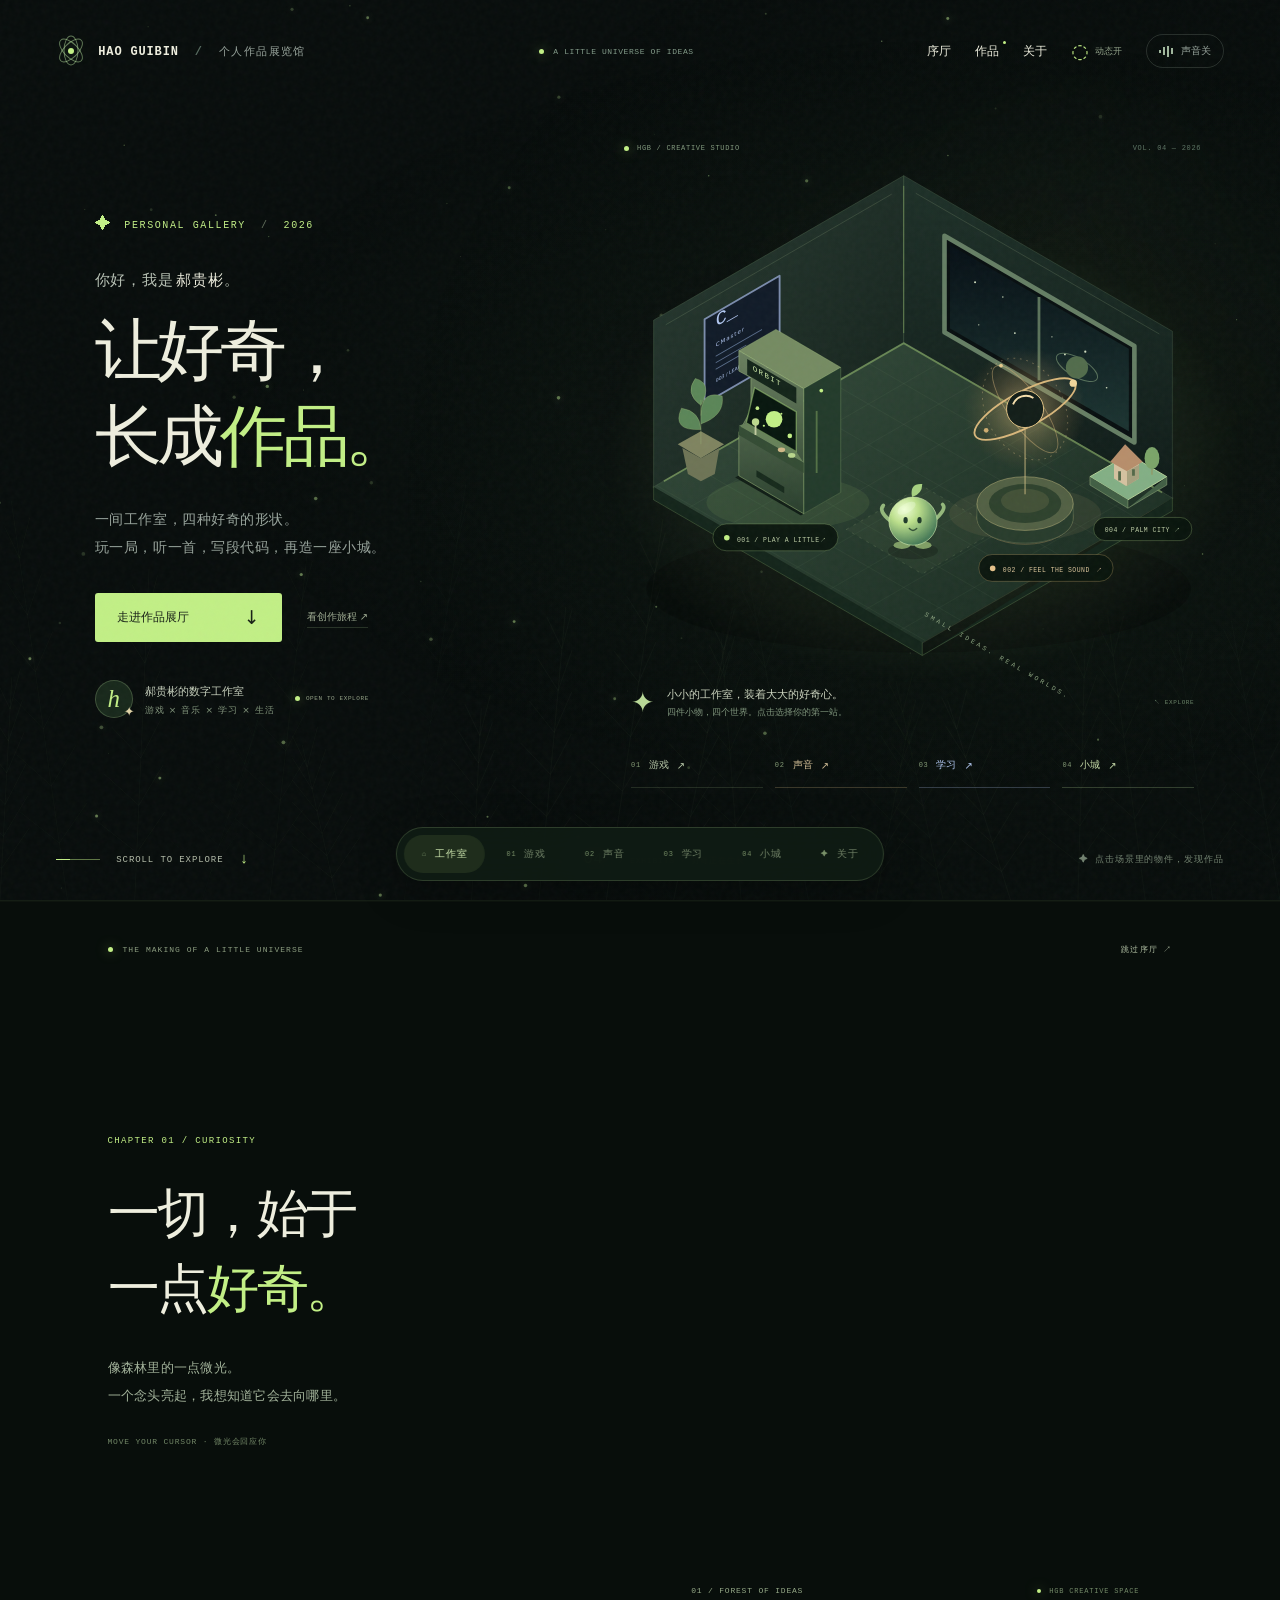
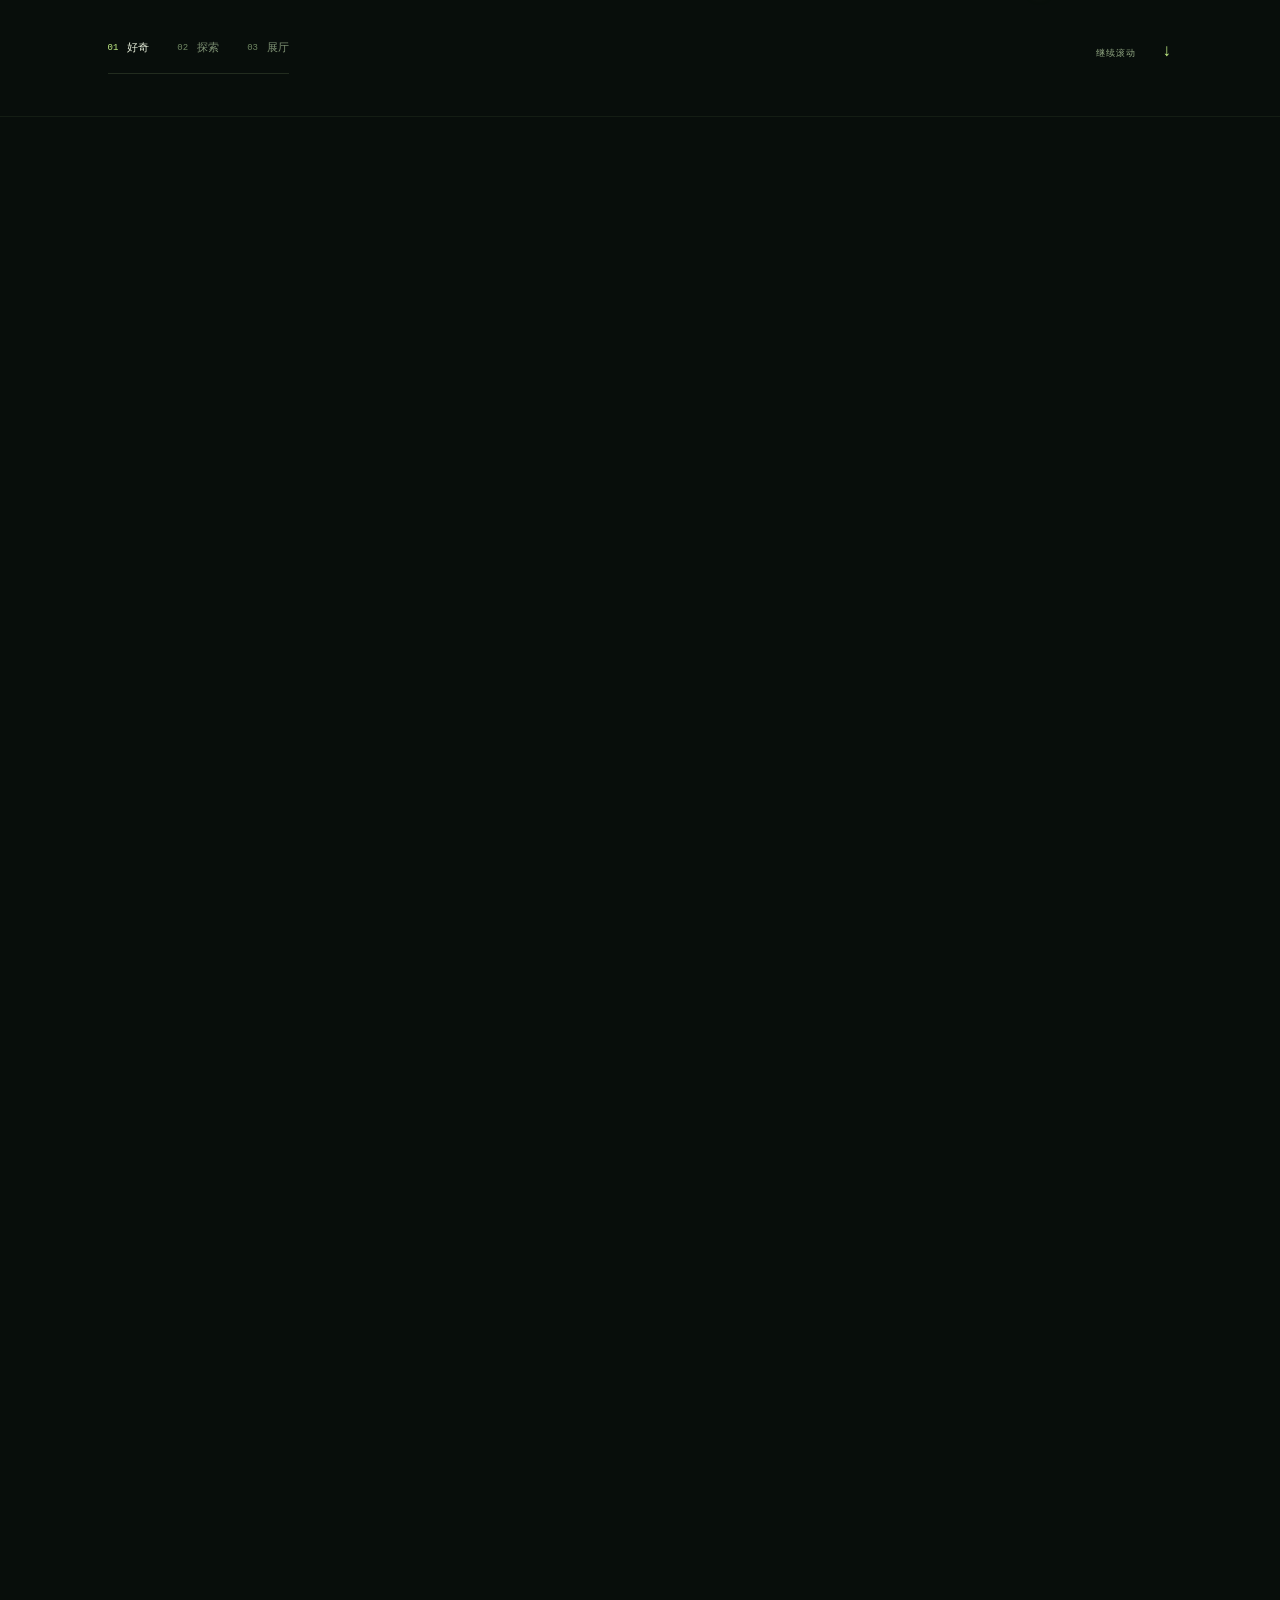
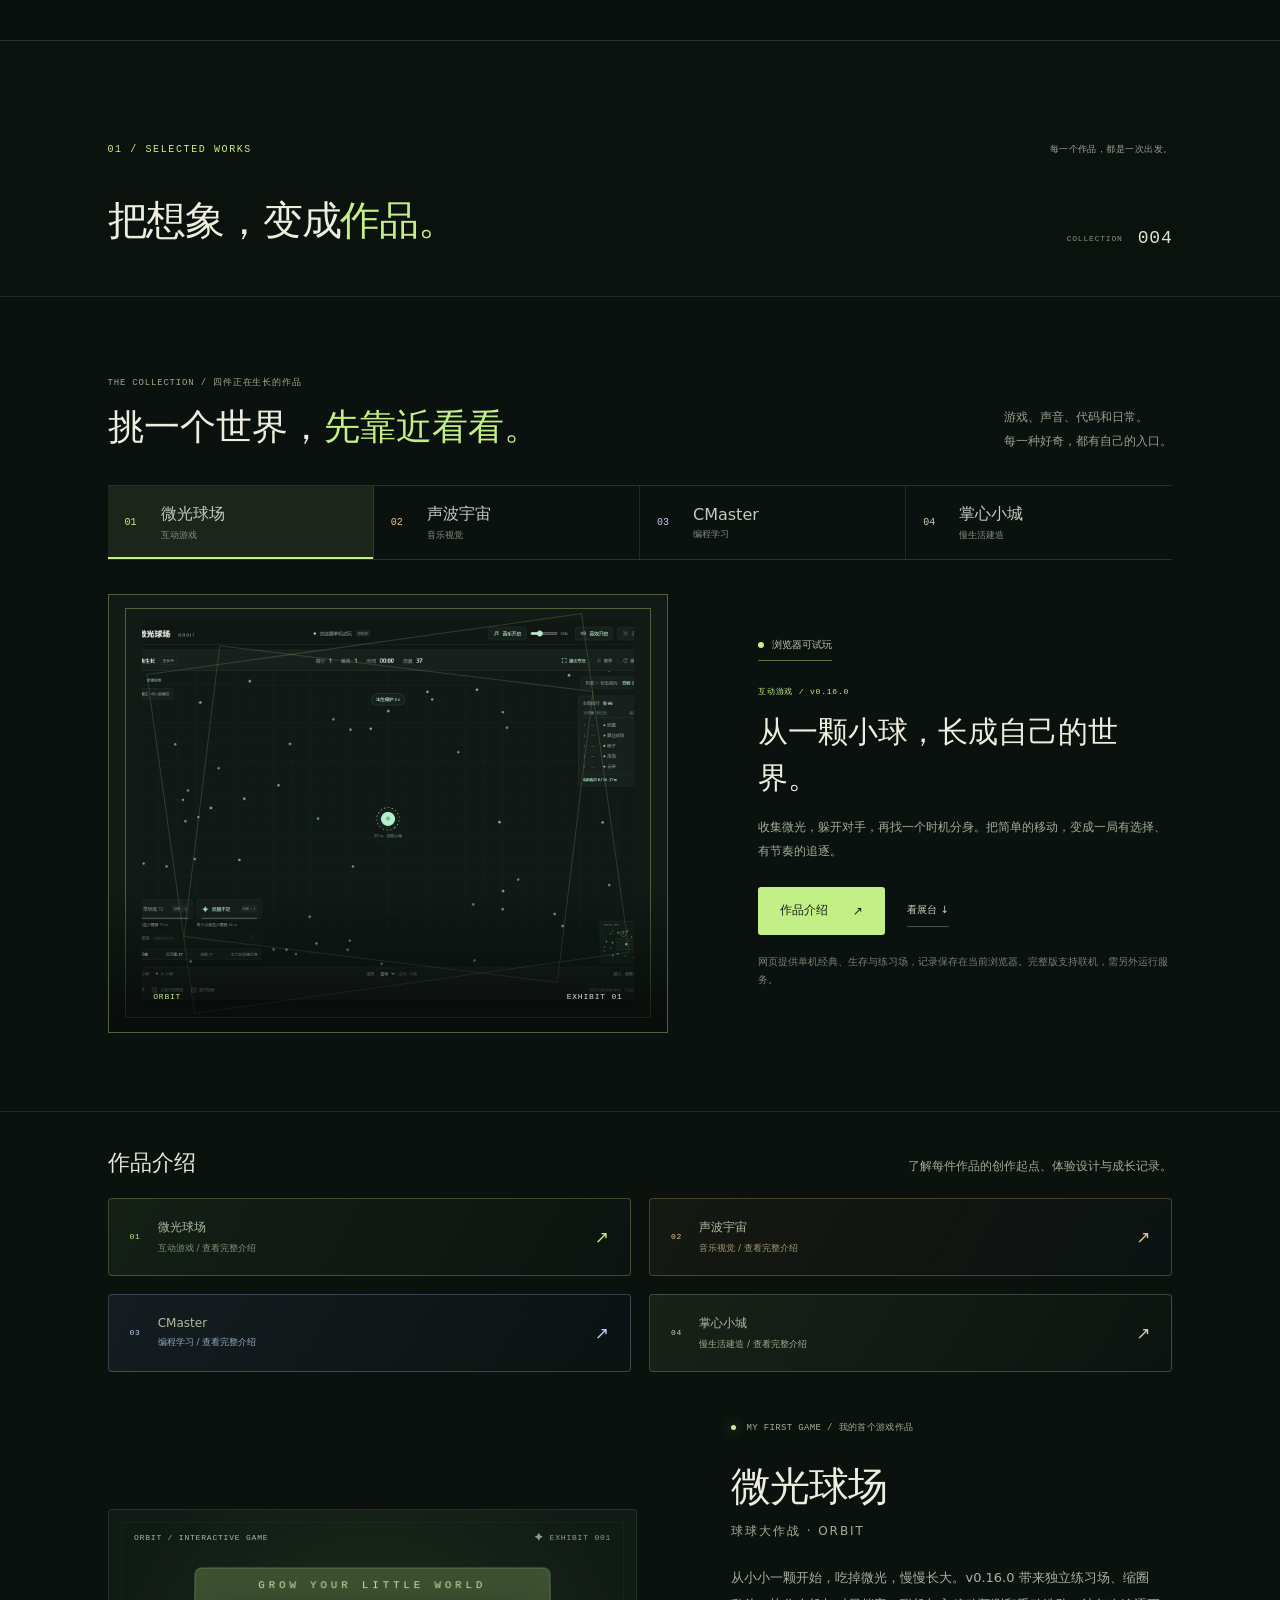
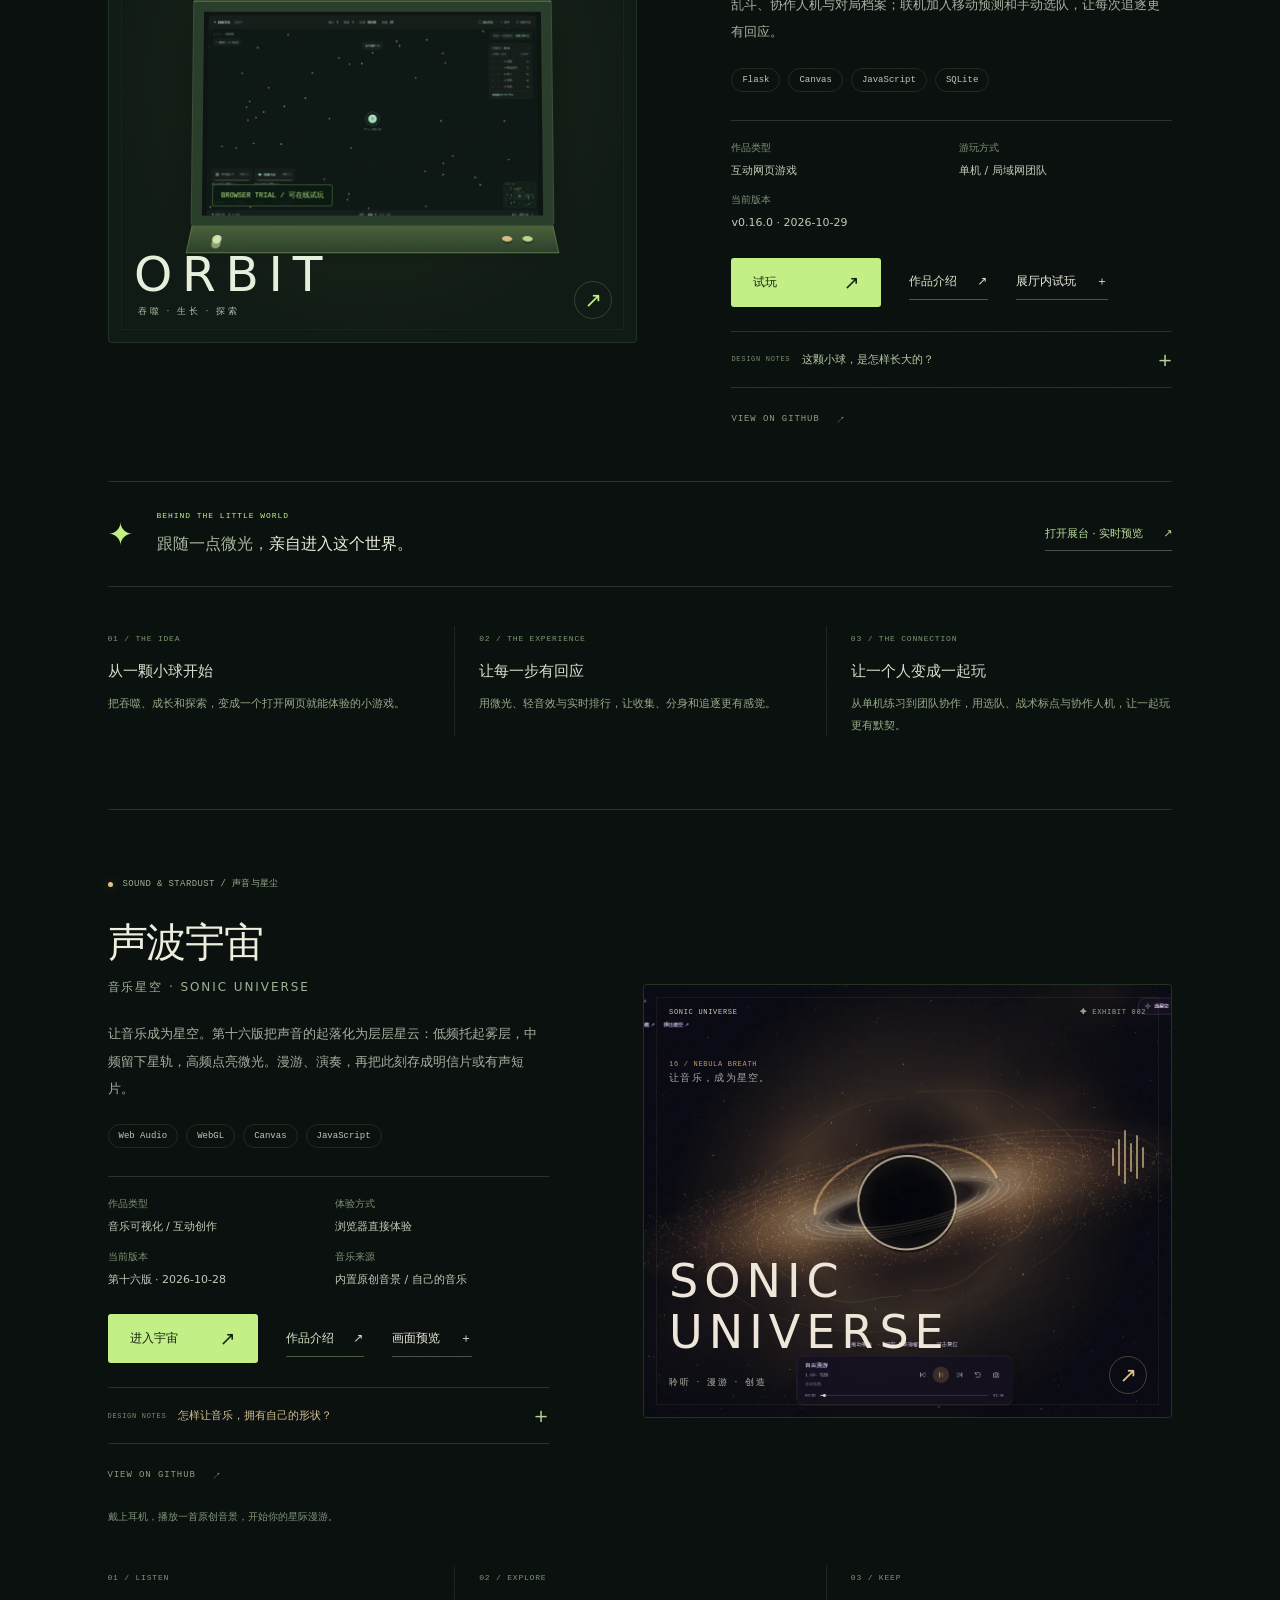
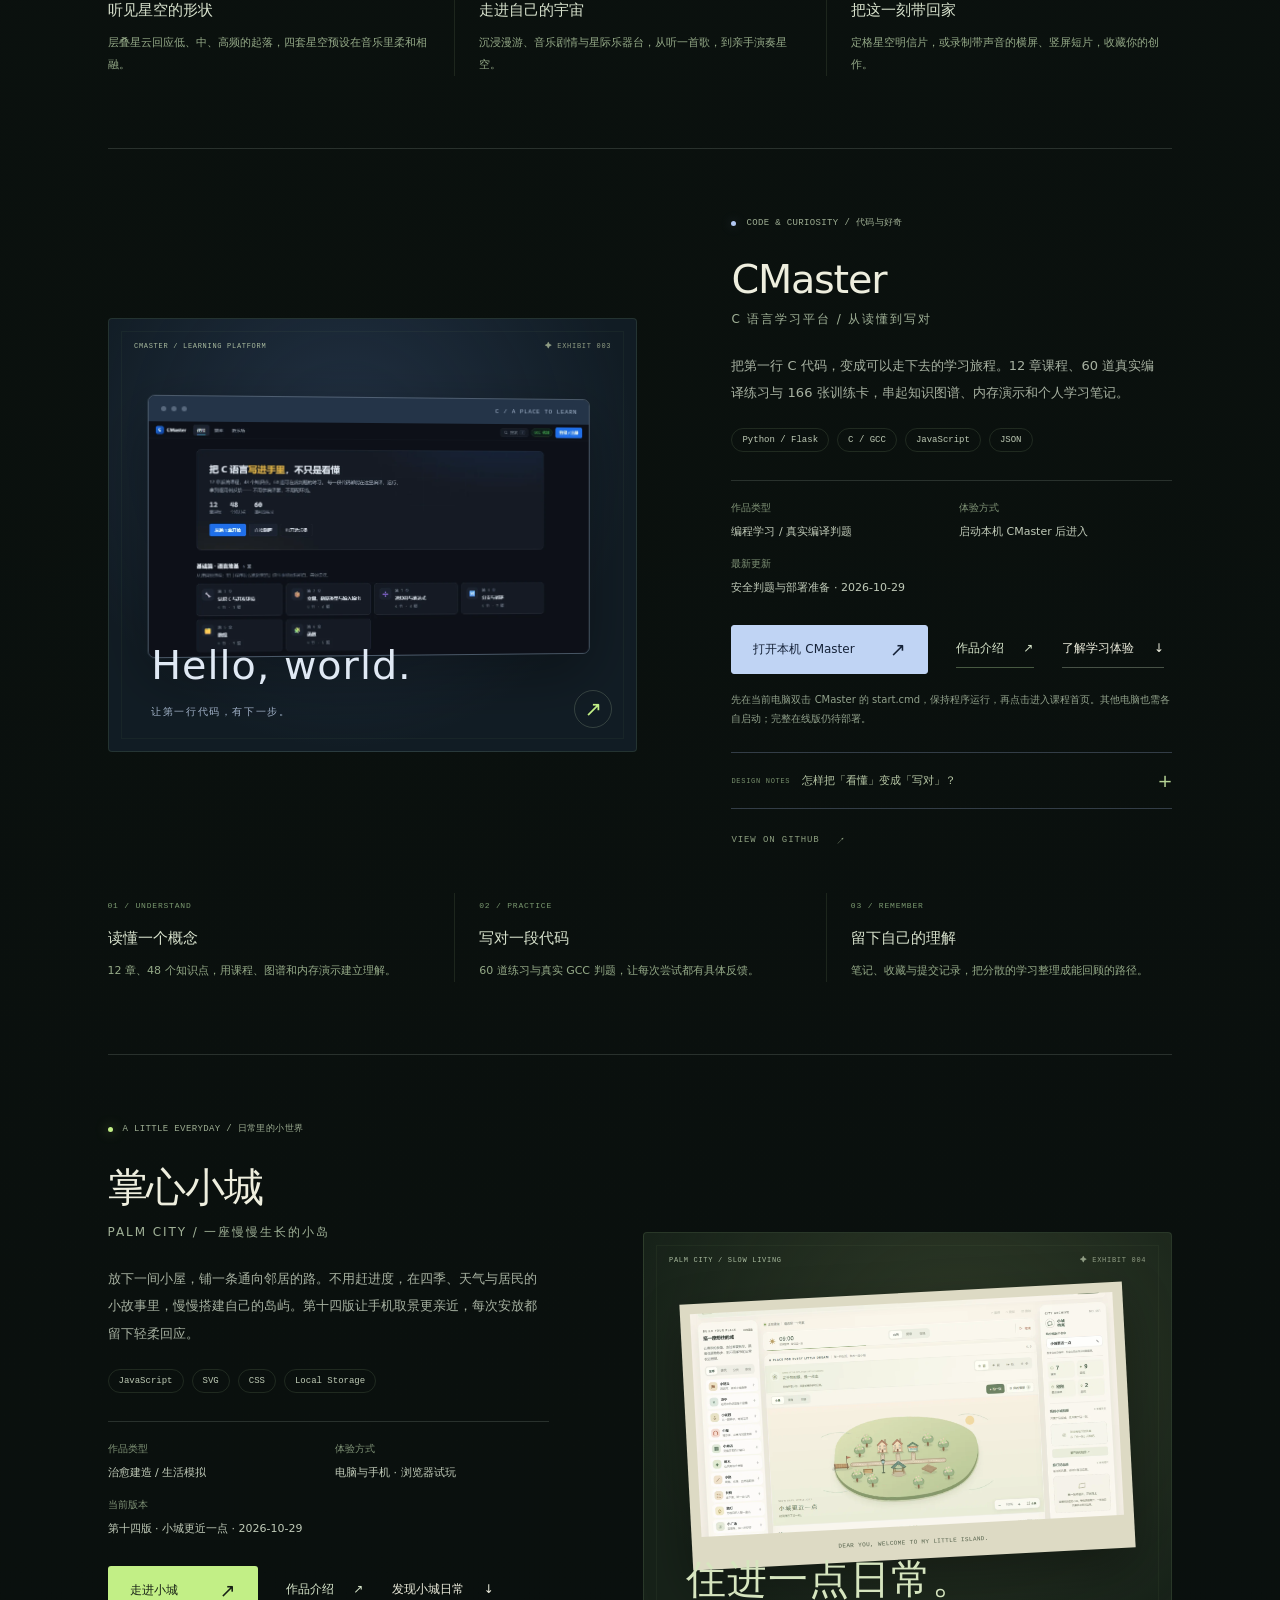
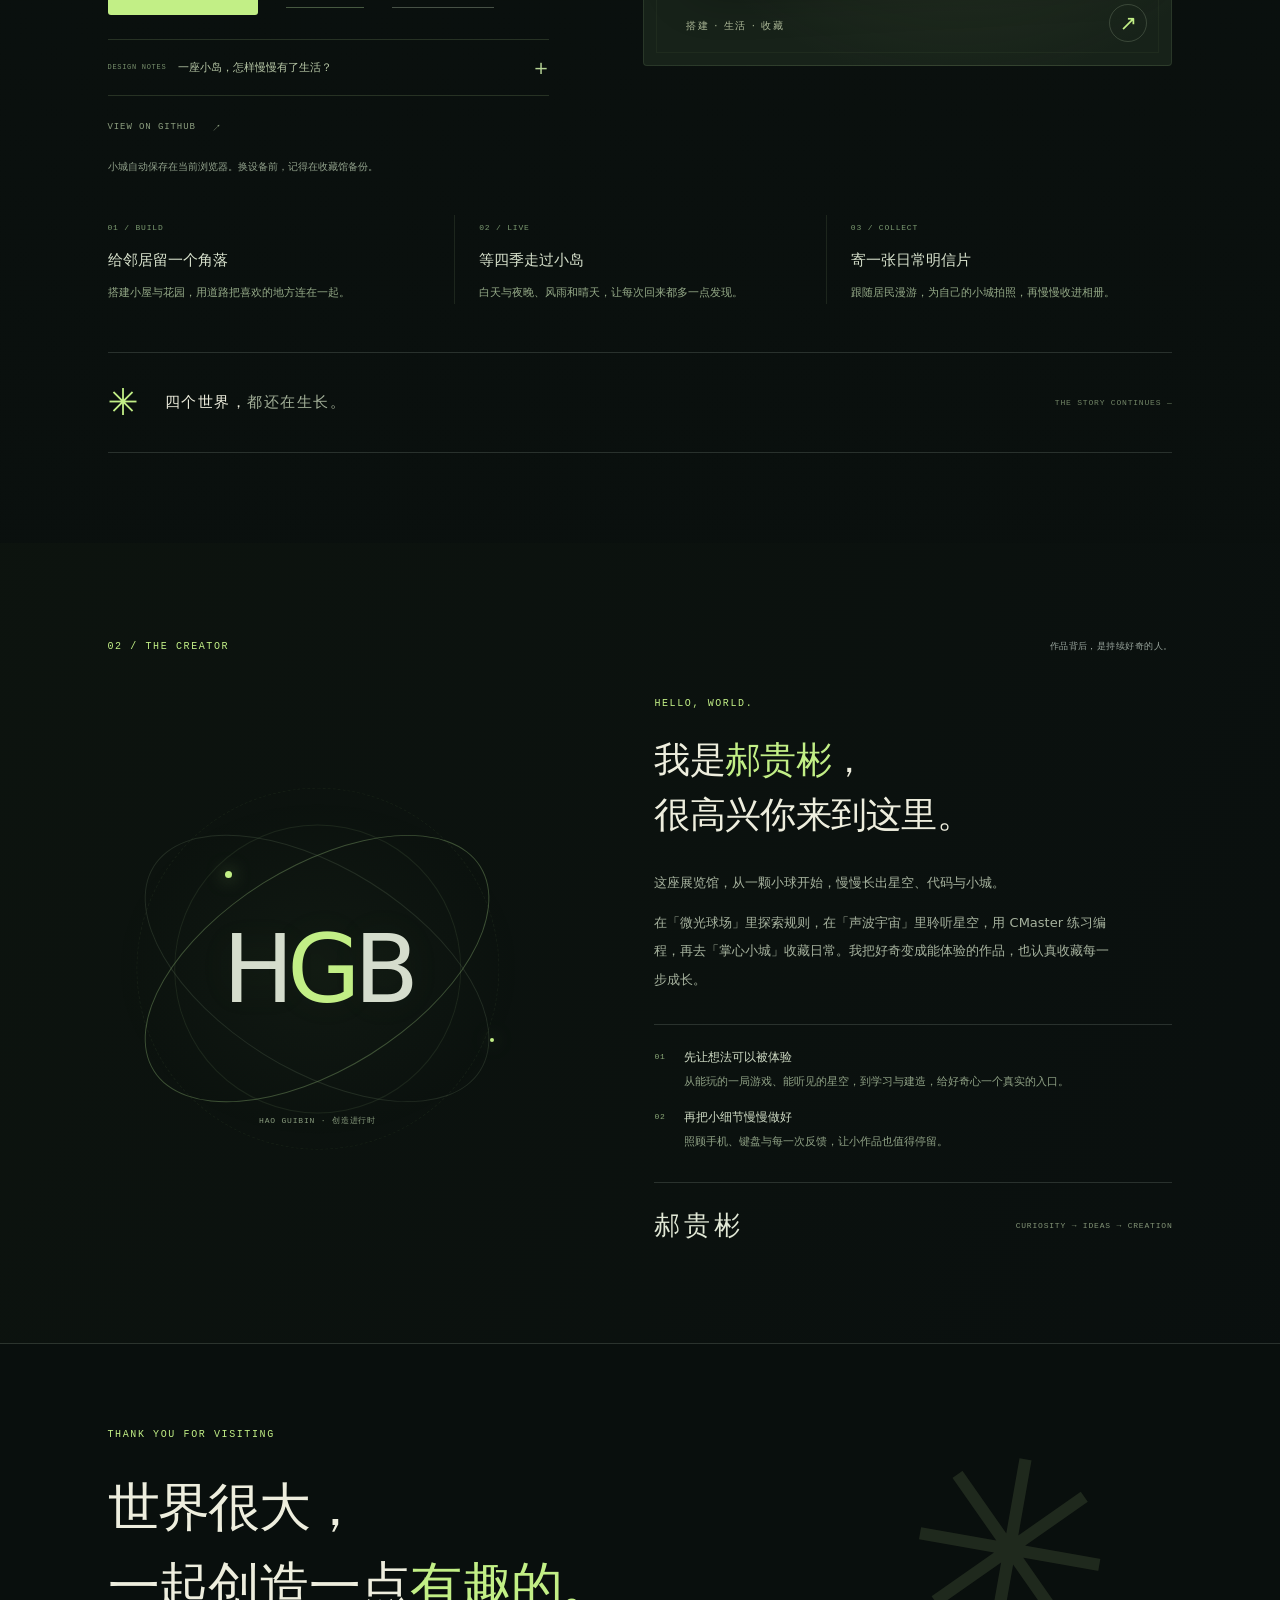
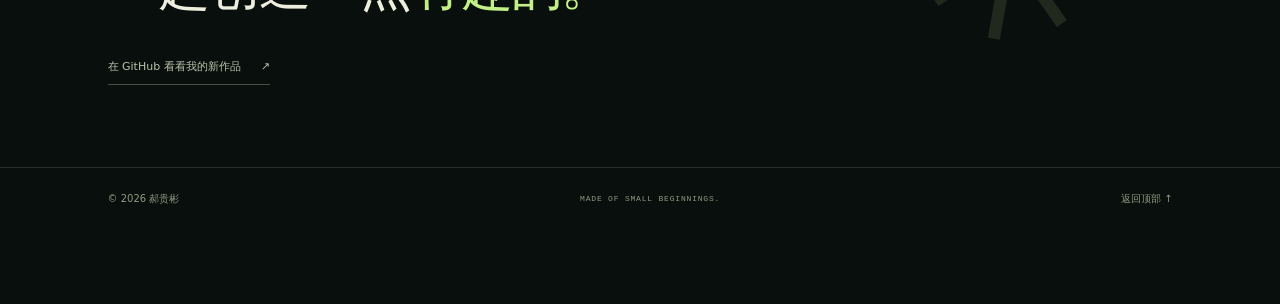
==== commit 01ffded1: "Open the running local CMaster from portfolio launch buttons" ====
--- a/outputs/personal-gallery/index.html
+++ b/outputs/personal-gallery/index.html
@@ -13,14 +13,14 @@
   <link rel="stylesheet" href="assets/immersive.css?v=0100">
   <script src="assets/deployment.js?v=0100" defer></script>
   <link rel="stylesheet" href="assets/collection.css?v=0400">
-  <script src="assets/content.js?v=0500" defer></script>
+  <script src="assets/content.js?v=0520" defer></script>
   <link rel="stylesheet" href="assets/studio.css?v=0400">
   <script src="assets/gallery.js?v=0400" defer></script>
   <script src="assets/immersive.js?v=0200" defer></script>
   <script src="assets/studio.js?v=0400" defer></script>
   <link rel="stylesheet" href="assets/exhibits.css?v=0400">
   <link rel="stylesheet" href="assets/stories.css?v=0510">
-  <script src="assets/stories-data.js?v=0510" defer></script>
+  <script src="assets/stories-data.js?v=0520" defer></script>
   <script src="assets/stories.js?v=0510" defer></script>
 </head>
 <body>
@@ -214,7 +214,7 @@
       <div class="showcase-copy"><span class="work-status" data-showcase-status="sonic"><i aria-hidden="true"></i>浏览器可体验</span><p class="mono showcase-category">音乐视觉 / <span data-showcase-version="sonic">第十六版</span></p><h3 id="showcase-title-sonic">让一首歌，拥有可以漫游的形状。</h3><p>低音托起星云，旋律留下星轨，高音点亮微光。在浏览器里听音乐，也把喜欢的一刻带走。</p><div class="showcase-actions"><a class="button button-primary" href="works/sonic/" aria-label="阅读声波宇宙的作品介绍">作品介绍 <span aria-hidden="true">↗</span></a><a class="text-link" href="#sonic-exhibit">看展台 ↓</a></div><span class="showcase-note">先播放内置原创音景即可体验。导入的音乐与草稿保存在当前浏览器；声音需要主动点击播放。</span></div>
     </article><article id="showcase-cmaster" class="showcase-panel" data-showcase-panel="cmaster" style="--work-accent:#b9cef4" aria-labelledby="showcase-title-cmaster">
       <a class="showcase-object" href="works/cmaster/" aria-label="阅读CMaster的作品介绍"><span class="showcase-orbit" aria-hidden="true"></span><span class="showcase-image"><img src="assets/cmaster-preview.webp" alt="CMaster 真实课程首页，显示章节、知识点、在线练习与学习入口" width="1440" height="1000" loading="lazy" decoding="async"></span><span class="showcase-plinth" aria-hidden="true"></span><span class="showcase-object-label mono">C / A PLACE TO LEARN<span>EXHIBIT 03</span></span></a>
-      <div class="showcase-copy"><span class="work-status" data-showcase-status="cmaster"><i aria-hidden="true"></i>本机运行 · 云端待部署</span><p class="mono showcase-category">编程学习 / <span data-showcase-version="cmaster">安全判题与部署准备</span></p><h3 id="showcase-title-cmaster">让第一行代码，有清楚的下一步。</h3><p>读懂一个概念，写下一段代码，再从真实反馈里继续。把课程、练习和自己的理解连成一条学习路径。</p><div class="showcase-actions"><a class="button button-primary" href="works/cmaster/" aria-label="阅读CMaster的作品介绍">作品介绍 <span aria-hidden="true">↗</span></a><a class="text-link" href="#cmaster-exhibit">看展台 ↓</a></div><span class="showcase-note">目前通过仓库说明在电脑本机运行。完整在线版部署方案已准备，尚无公网学习网址；此处入口会打开 GitHub。</span></div>
+      <div class="showcase-copy"><span class="work-status" data-showcase-status="cmaster"><i aria-hidden="true"></i>本机运行 · 云端待部署</span><p class="mono showcase-category">编程学习 / <span data-showcase-version="cmaster">安全判题与部署准备</span></p><h3 id="showcase-title-cmaster">让第一行代码，有清楚的下一步。</h3><p>读懂一个概念，写下一段代码，再从真实反馈里继续。把课程、练习和自己的理解连成一条学习路径。</p><div class="showcase-actions"><a class="button button-primary" href="works/cmaster/" aria-label="阅读CMaster的作品介绍">作品介绍 <span aria-hidden="true">↗</span></a><a class="text-link" href="#cmaster-exhibit">看展台 ↓</a></div><span class="showcase-note">请先在这台电脑启动 CMaster，再从此处进入课程首页。127.0.0.1 只指向当前电脑；其他访客需在自己的电脑启动，完整在线版仍待部署。</span></div>
     </article><article id="showcase-city" class="showcase-panel" data-showcase-panel="city" style="--work-accent:#b8d7b2" aria-labelledby="showcase-title-city">
       <a class="showcase-object" href="works/city/" aria-label="阅读掌心小城的作品介绍"><span class="showcase-orbit" aria-hidden="true"></span><span class="showcase-image"><img src="assets/city-preview.webp" alt="掌心小城真实画面，等距岛屿上分布小屋、树木、花园和道路" width="1440" height="1000" loading="lazy" decoding="async"></span><span class="showcase-plinth" aria-hidden="true"></span><span class="showcase-object-label mono">PALM CITY<span>EXHIBIT 04</span></span></a>
       <div class="showcase-copy"><span class="work-status" data-showcase-status="city"><i aria-hidden="true"></i>浏览器可试玩</span><p class="mono showcase-category">慢生活建造 / <span data-showcase-version="city">第十四版</span></p><h3 id="showcase-title-city">放下一间小屋，等生活慢慢发生。</h3><p>不用赶进度。搭一间屋，铺一条路，看邻居走过四季，再把喜欢的日常收进相册。</p><div class="showcase-actions"><a class="button button-primary" href="works/city/" aria-label="阅读掌心小城的作品介绍">作品介绍 <span aria-hidden="true">↗</span></a><a class="text-link" href="#city-exhibit">看展台 ↓</a></div><span class="showcase-note">小城自动保存在当前浏览器。换设备前，可在收藏馆备份小城，再到另一个设备导入。</span></div>
@@ -273,7 +273,7 @@
       </article>
       <div class="creation-notes sonic-notes reveal" aria-label="声波宇宙的体验亮点"><article><span class="mono">01 / LISTEN</span><h4>听见星空的形状</h4><p>层叠星云回应低、中、高频的起落，四套星空预设在音乐里柔和相融。</p></article><article><span class="mono">02 / EXPLORE</span><h4>走进自己的宇宙</h4><p>沉浸漫游、音乐剧情与星际乐器台，从听一首歌，到亲手演奏星空。</p></article><article><span class="mono">03 / KEEP</span><h4>把这一刻带回家</h4><p>定格星空明信片，或录制带声音的横屏、竖屏短片，收藏你的创作。</p></article></div>
       <article id="cmaster-exhibit" class="project-feature added-feature cmaster-feature exhibit-anchor reveal" aria-labelledby="cmaster-title">
-        <a class="project-art added-art cmaster-art" data-cmaster-link href="https://github.com/Hgb-2005/cmaster#readme" target="_blank" rel="noopener" aria-label="查看 CMaster 项目与本机启动说明">
+        <a class="project-art added-art cmaster-art" data-cmaster-link href="http://127.0.0.1:5001/" target="_blank" rel="noopener" aria-label="打开本机 CMaster 学习平台，需先启动程序">
           <span class="project-art-top mono"><span>CMASTER / LEARNING PLATFORM</span><span>✦ EXHIBIT 003</span></span>
           <span class="exhibit-window"><span class="window-bar mono"><i></i><i></i><i></i><span>C / A PLACE TO LEARN</span></span><img src="assets/cmaster-preview.webp" alt="CMaster 最新课程首页：12 章课程、48 个知识点、60 道练习与 GCC 就绪状态" width="1440" height="1000" loading="lazy" decoding="async"></span>
           <span class="exhibit-art-title">Hello, world.<small>让第一行代码，有下一步。</small></span><span class="art-open" aria-hidden="true">↗</span>
@@ -283,9 +283,9 @@
           <h3 id="cmaster-title"><span data-cmaster-title>CMaster</span><span class="project-subtitle" data-cmaster-subtitle>C 语言学习平台 / 从读懂到写对</span></h3>
           <p class="project-description" data-cmaster-description>把第一行 C 代码，变成可以走下去的学习旅程。12 章课程、60 道真实编译练习与 166 张训练卡，串起知识图谱、内存演示和个人学习笔记。</p>
           <div class="project-tags" aria-label="CMaster 项目技术"><span>Python / Flask</span><span>C / GCC</span><span>JavaScript</span><span>JSON</span></div>
-          <dl class="project-meta"><div><dt>作品类型</dt><dd>编程学习 / 真实编译判题</dd></div><div><dt>体验方式</dt><dd>下载源码 · 电脑本机运行</dd></div><div><dt>最新更新</dt><dd><span data-cmaster-edition>安全判题与部署准备</span> · <time data-cmaster-updated datetime="2026-10-29">2026-10-29</time></dd></div></dl>
-          <div class="project-actions"><a class="button button-primary" data-cmaster-link href="https://github.com/Hgb-2005/cmaster#readme" target="_blank" rel="noopener"><span>查看与启动</span><span class="button-arrow" aria-hidden="true">↗</span></a><a class="text-link intro-link" href="works/cmaster/">作品介绍 <span aria-hidden="true">↗</span></a><a class="text-link" href="#cmaster-notes">了解学习体验 <span aria-hidden="true">↓</span></a></div>
-          <p class="exhibit-note">按仓库说明准备 Python 与 GCC，在电脑本机打开学习平台。</p>
+          <dl class="project-meta"><div><dt>作品类型</dt><dd>编程学习 / 真实编译判题</dd></div><div><dt>体验方式</dt><dd>启动本机 CMaster 后进入</dd></div><div><dt>最新更新</dt><dd><span data-cmaster-edition>安全判题与部署准备</span> · <time data-cmaster-updated datetime="2026-10-29">2026-10-29</time></dd></div></dl>
+          <div class="project-actions"><a class="button button-primary" data-cmaster-link href="http://127.0.0.1:5001/" target="_blank" rel="noopener" aria-label="打开本机 CMaster 学习平台，需先启动程序"><span>打开本机 CMaster</span><span class="button-arrow" aria-hidden="true">↗</span></a><a class="text-link intro-link" href="works/cmaster/">作品介绍 <span aria-hidden="true">↗</span></a><a class="text-link" href="#cmaster-notes">了解学习体验 <span aria-hidden="true">↓</span></a></div>
+          <p class="exhibit-note">先在当前电脑双击 CMaster 的 start.cmd，保持程序运行，再点击进入课程首页。其他电脑也需各自启动；完整在线版仍待部署。</p>
           <details id="cmaster-notes" class="case-study"><summary><span class="mono">DESIGN NOTES</span> 怎样把「看懂」变成「写对」？</summary><div class="case-content"><div><h4>让知识可以动手验证</h4><p>课程、题库、游乐场与 166 张训练卡相互连接，真实编译执行代码，逐个测试用例给出反馈。</p></div><div><h4>看见代码背后的运行过程</h4><p>知识图谱串起概念，内存演示解释指针与数据布局；学习分析和继续学习建议，帮助找到下一步。</p></div><div><h4>把自己的理解留下来</h4><p>收藏课程与习题，写私人笔记；恢复最近通过代码、查看最近 10 次提交，并导出 Markdown 笔记与 JSON 学习记录。</p></div></div></details>
           <a class="source-link mono" data-cmaster-repository href="https://github.com/Hgb-2005/cmaster" target="_blank" rel="noopener">VIEW ON GITHUB <span aria-hidden="true">↗</span></a>
         </div>
